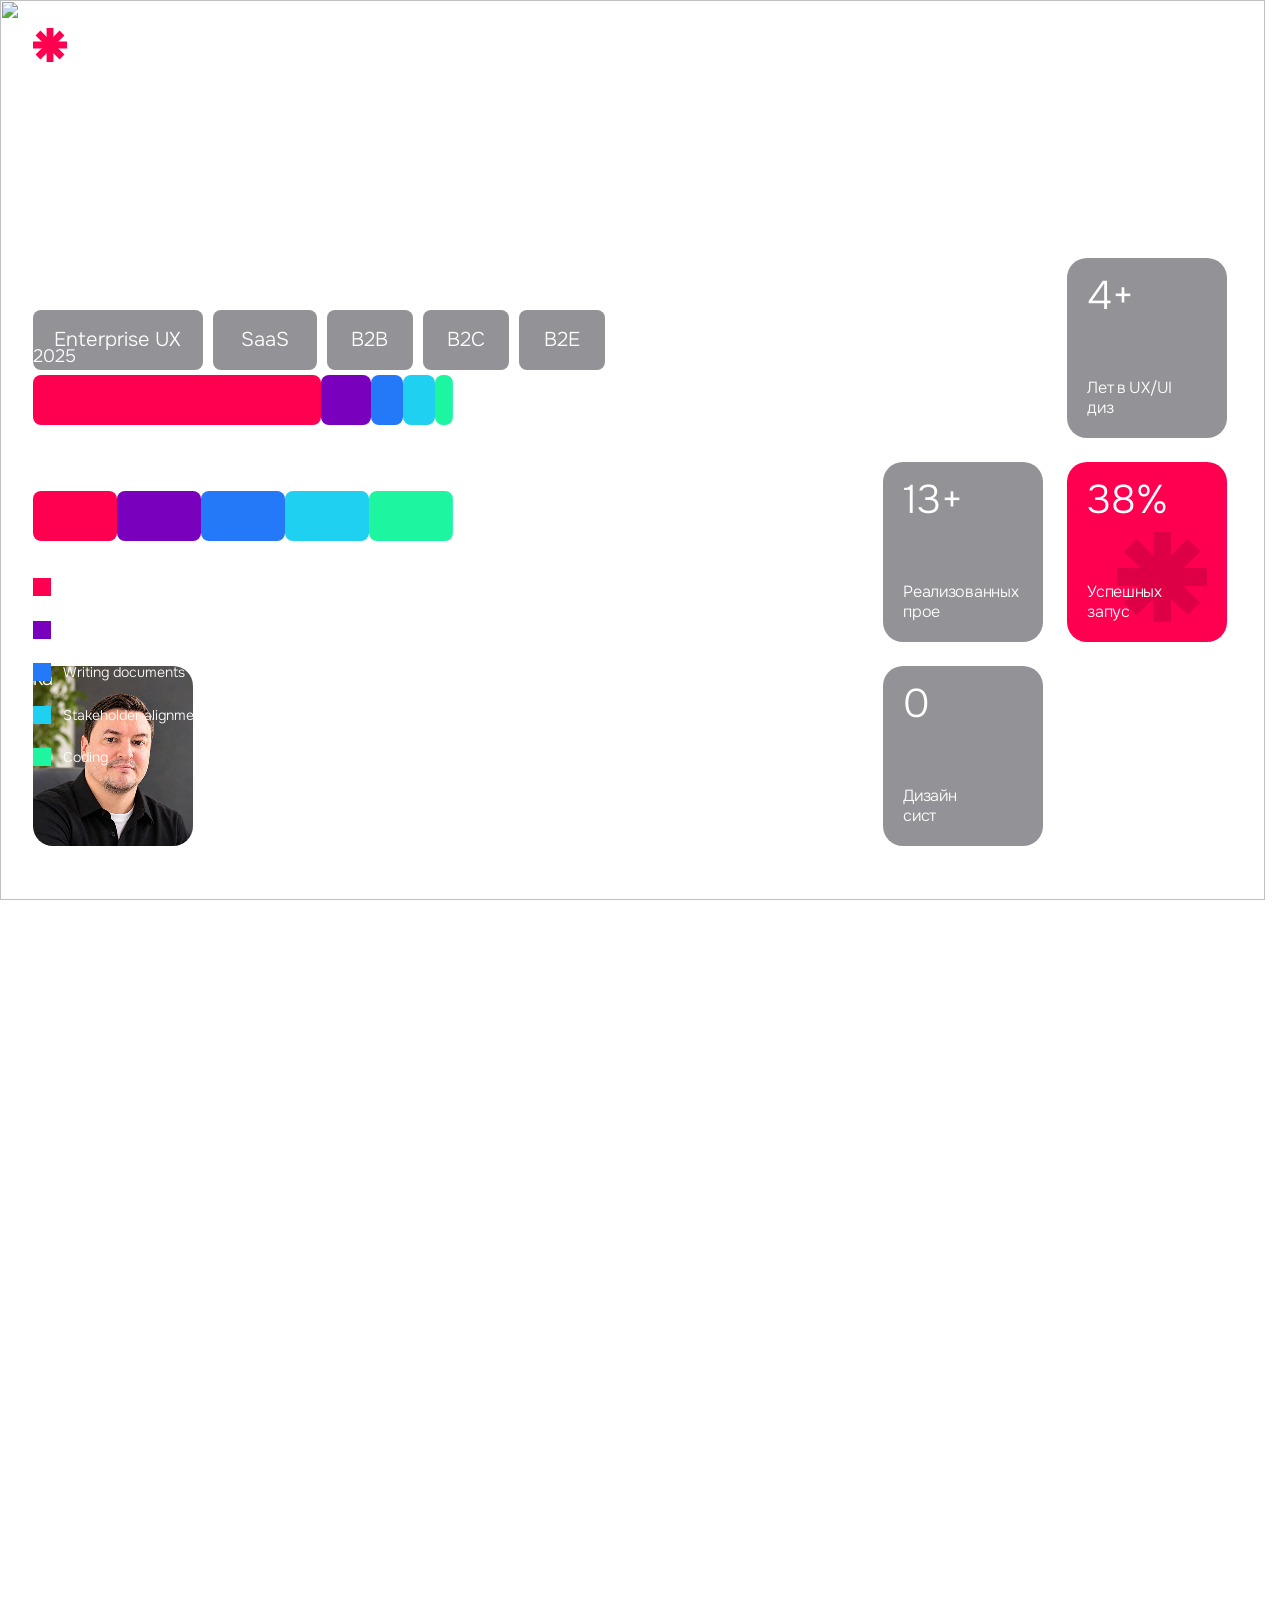
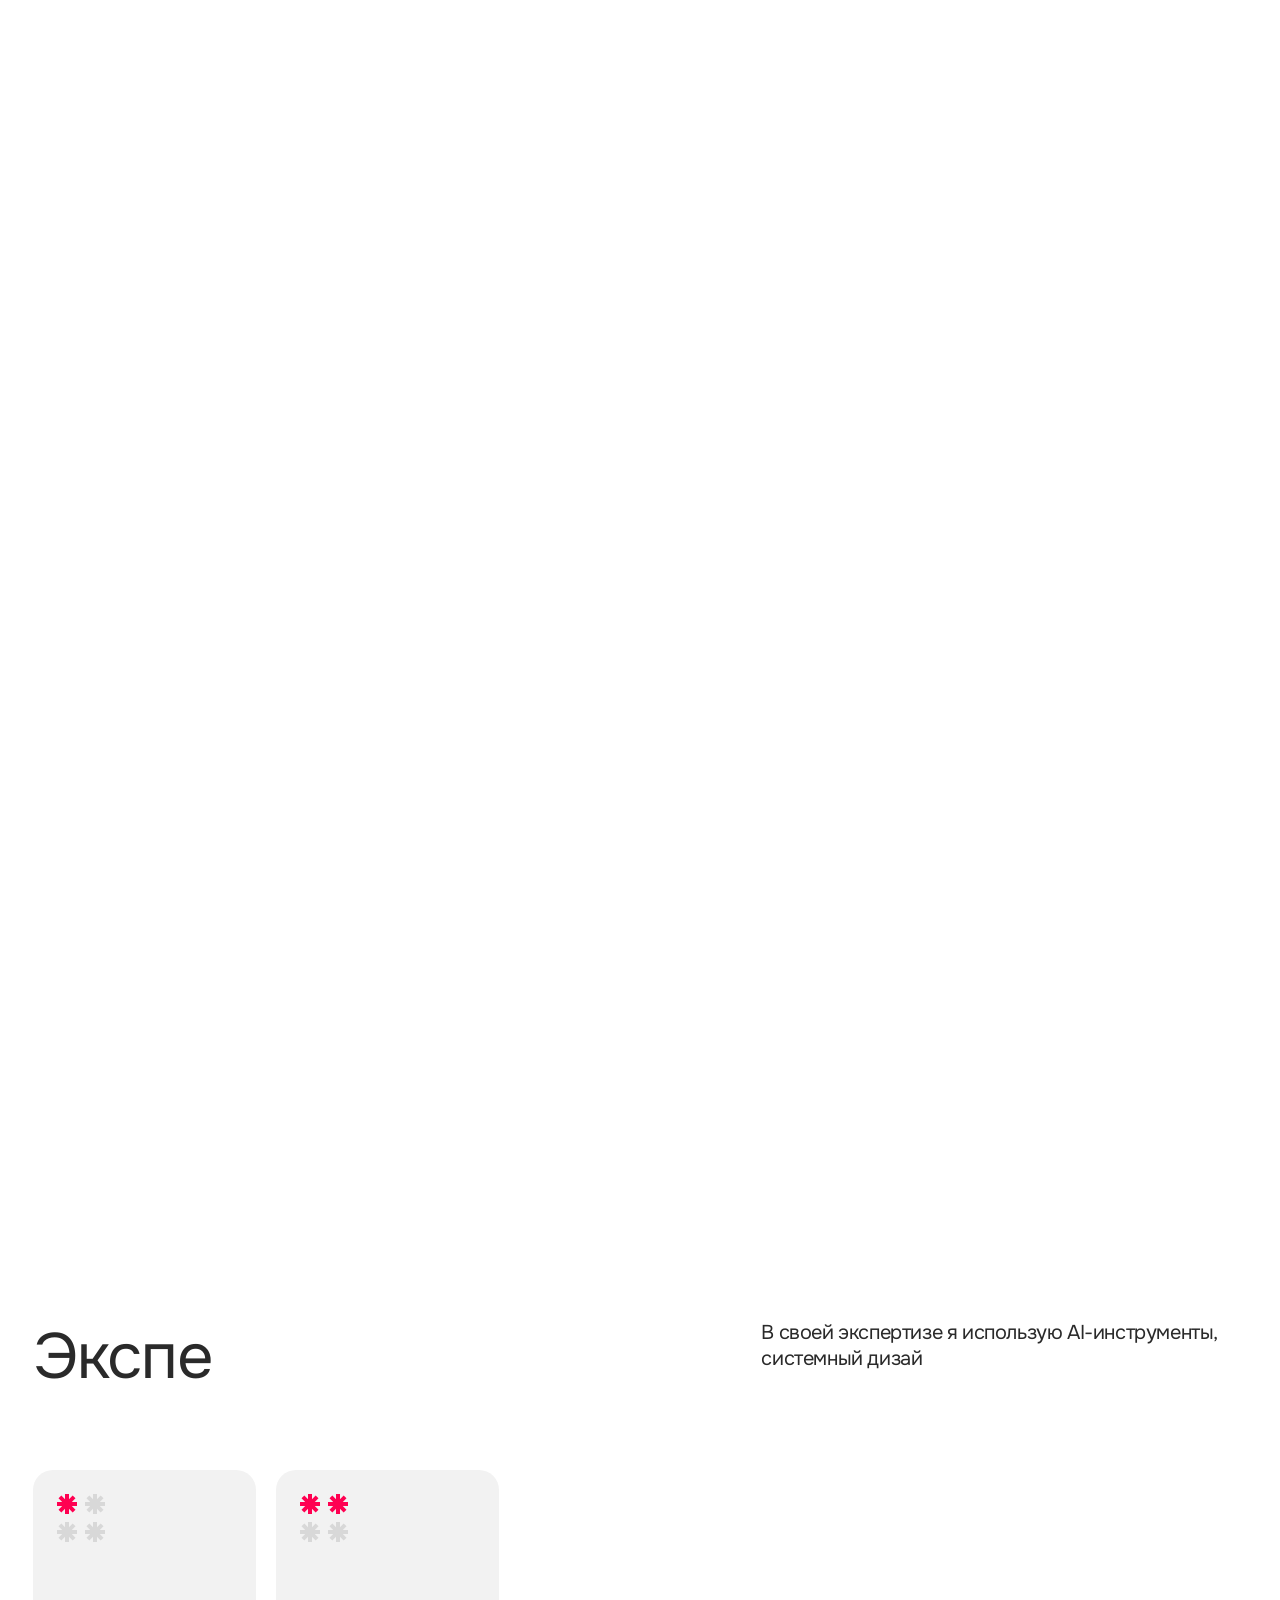
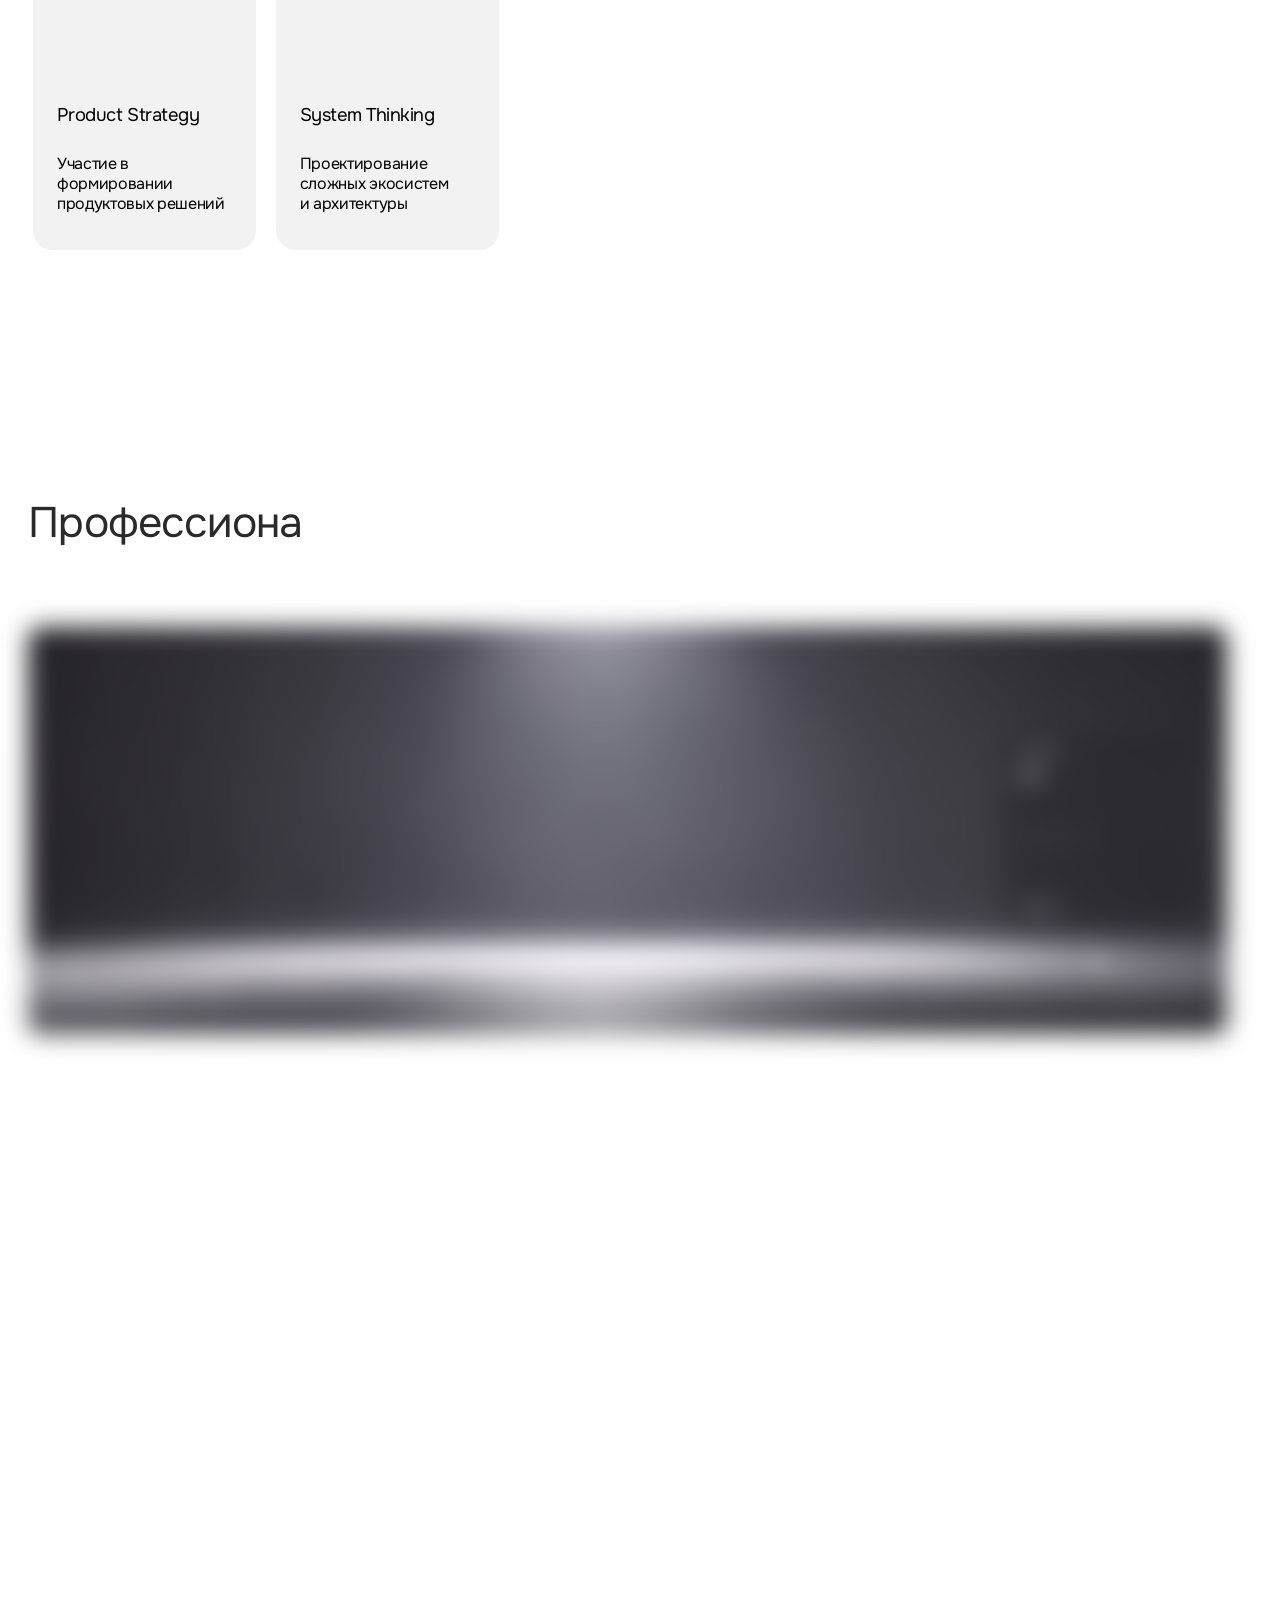
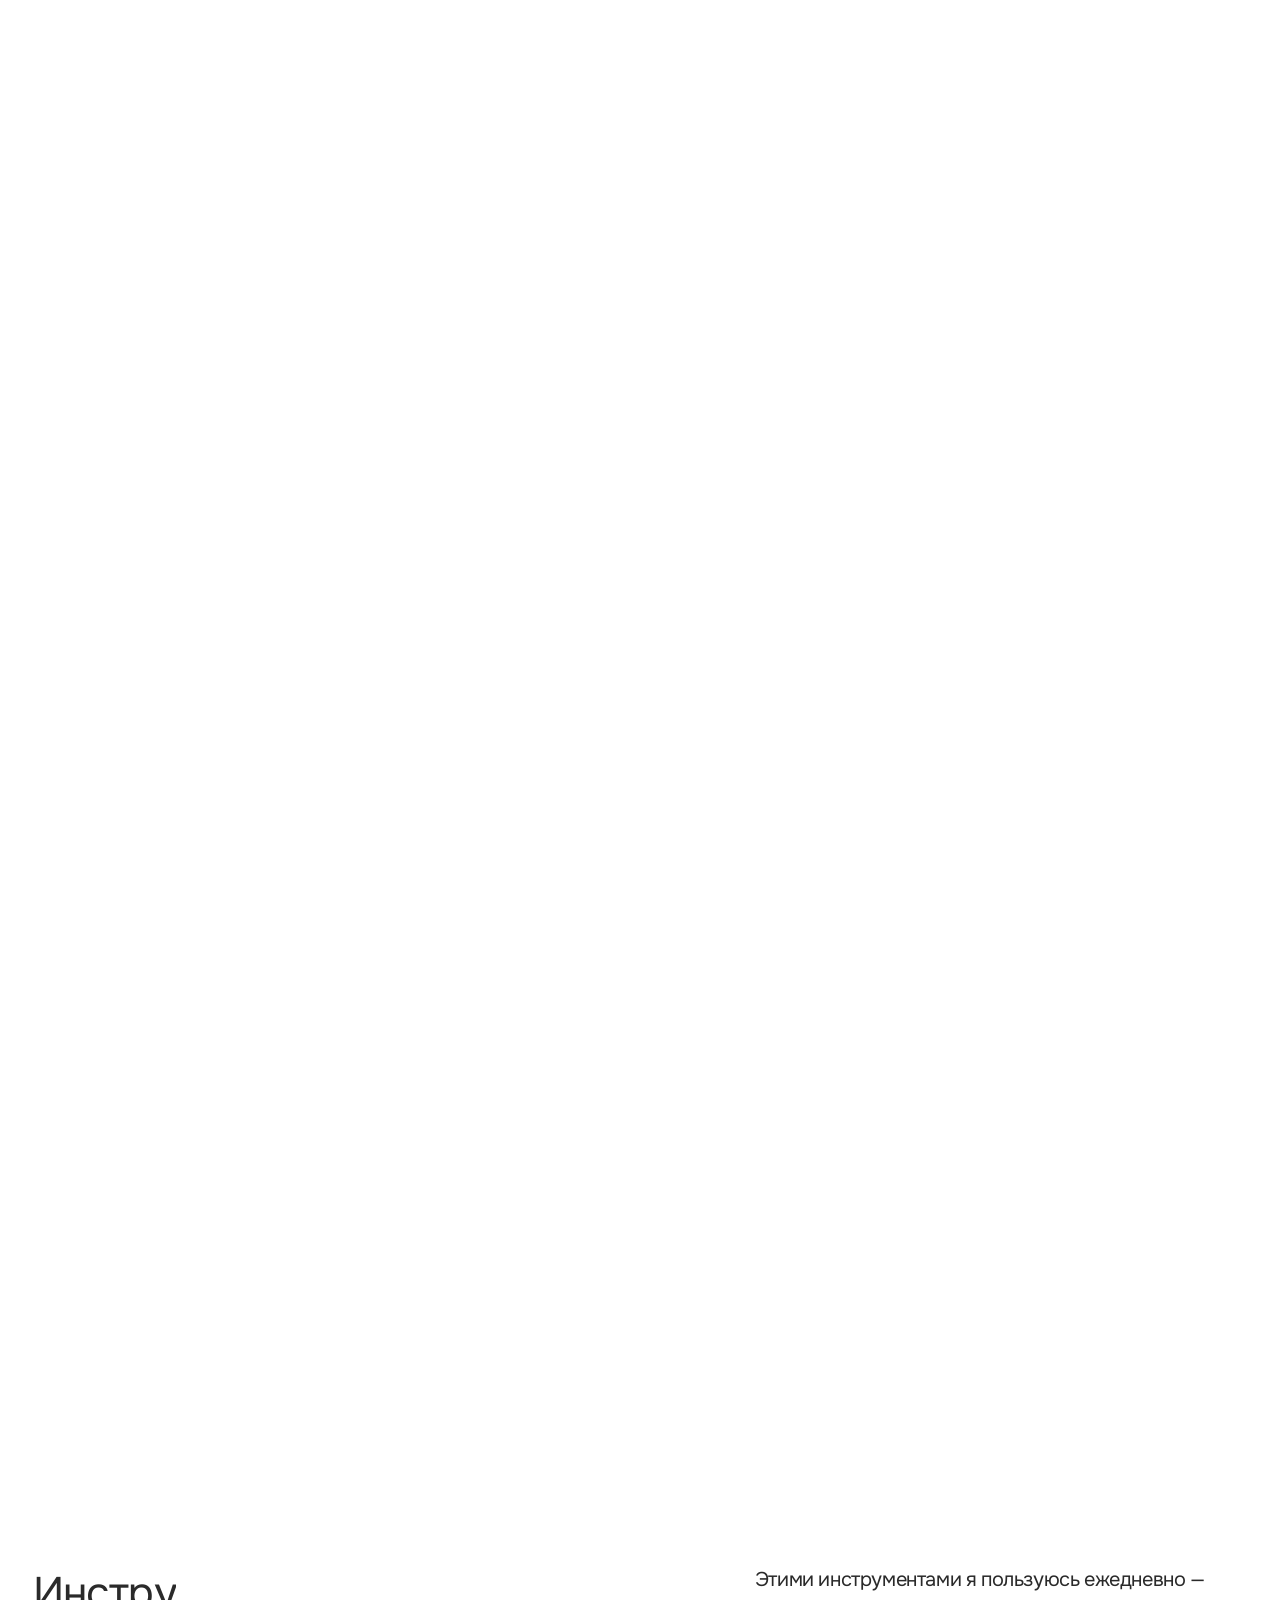
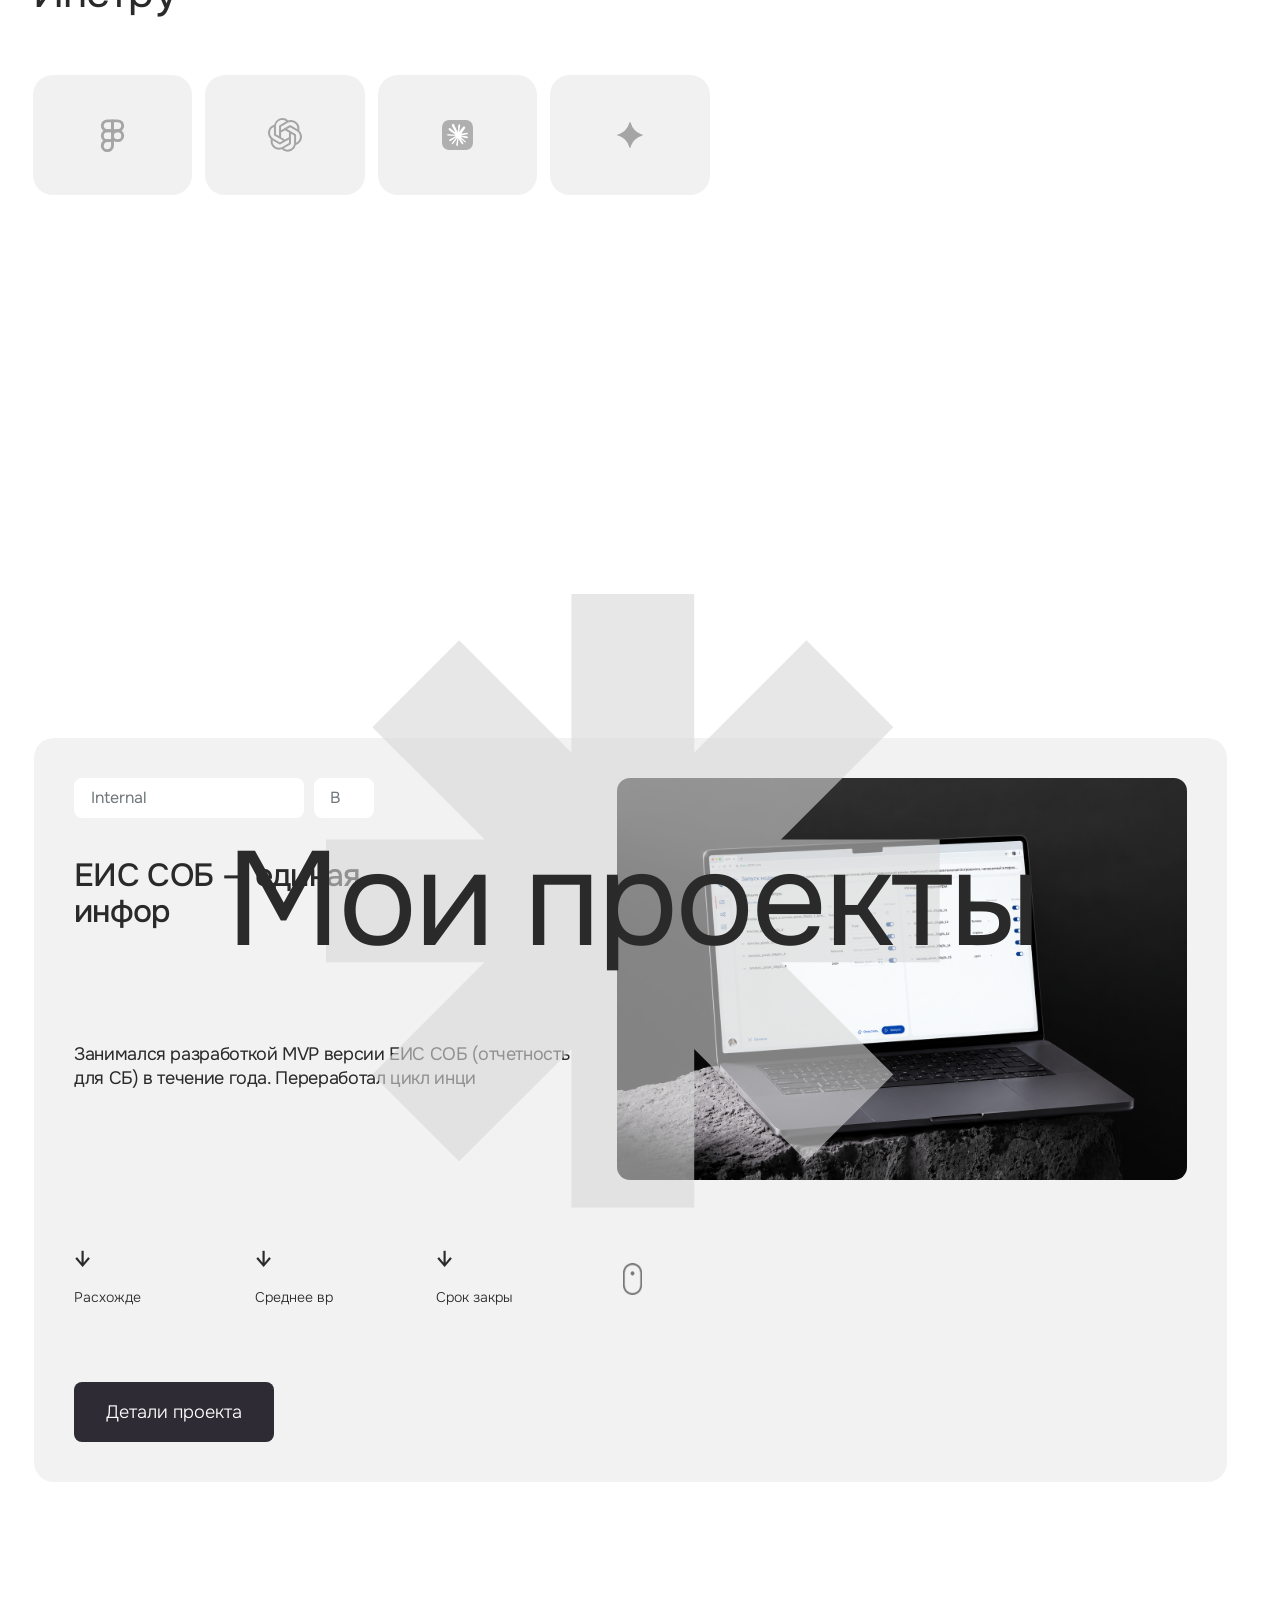
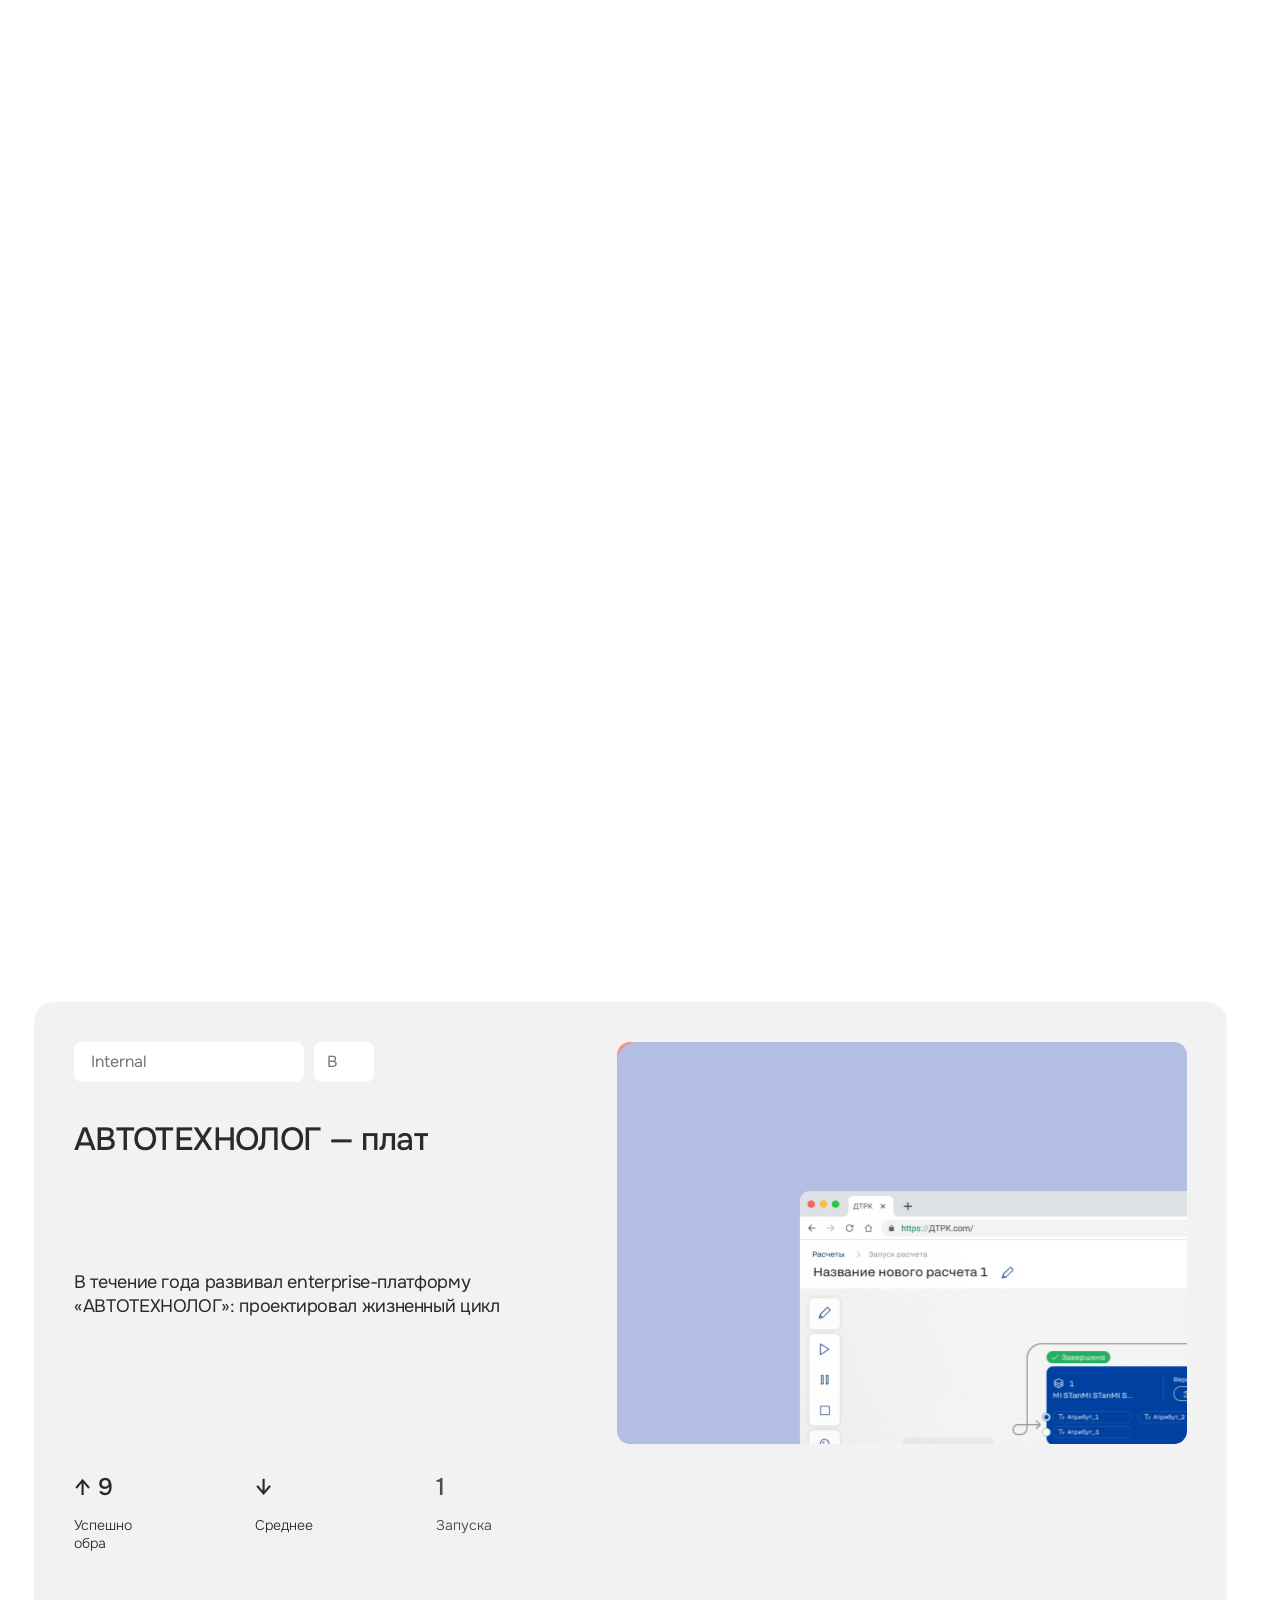
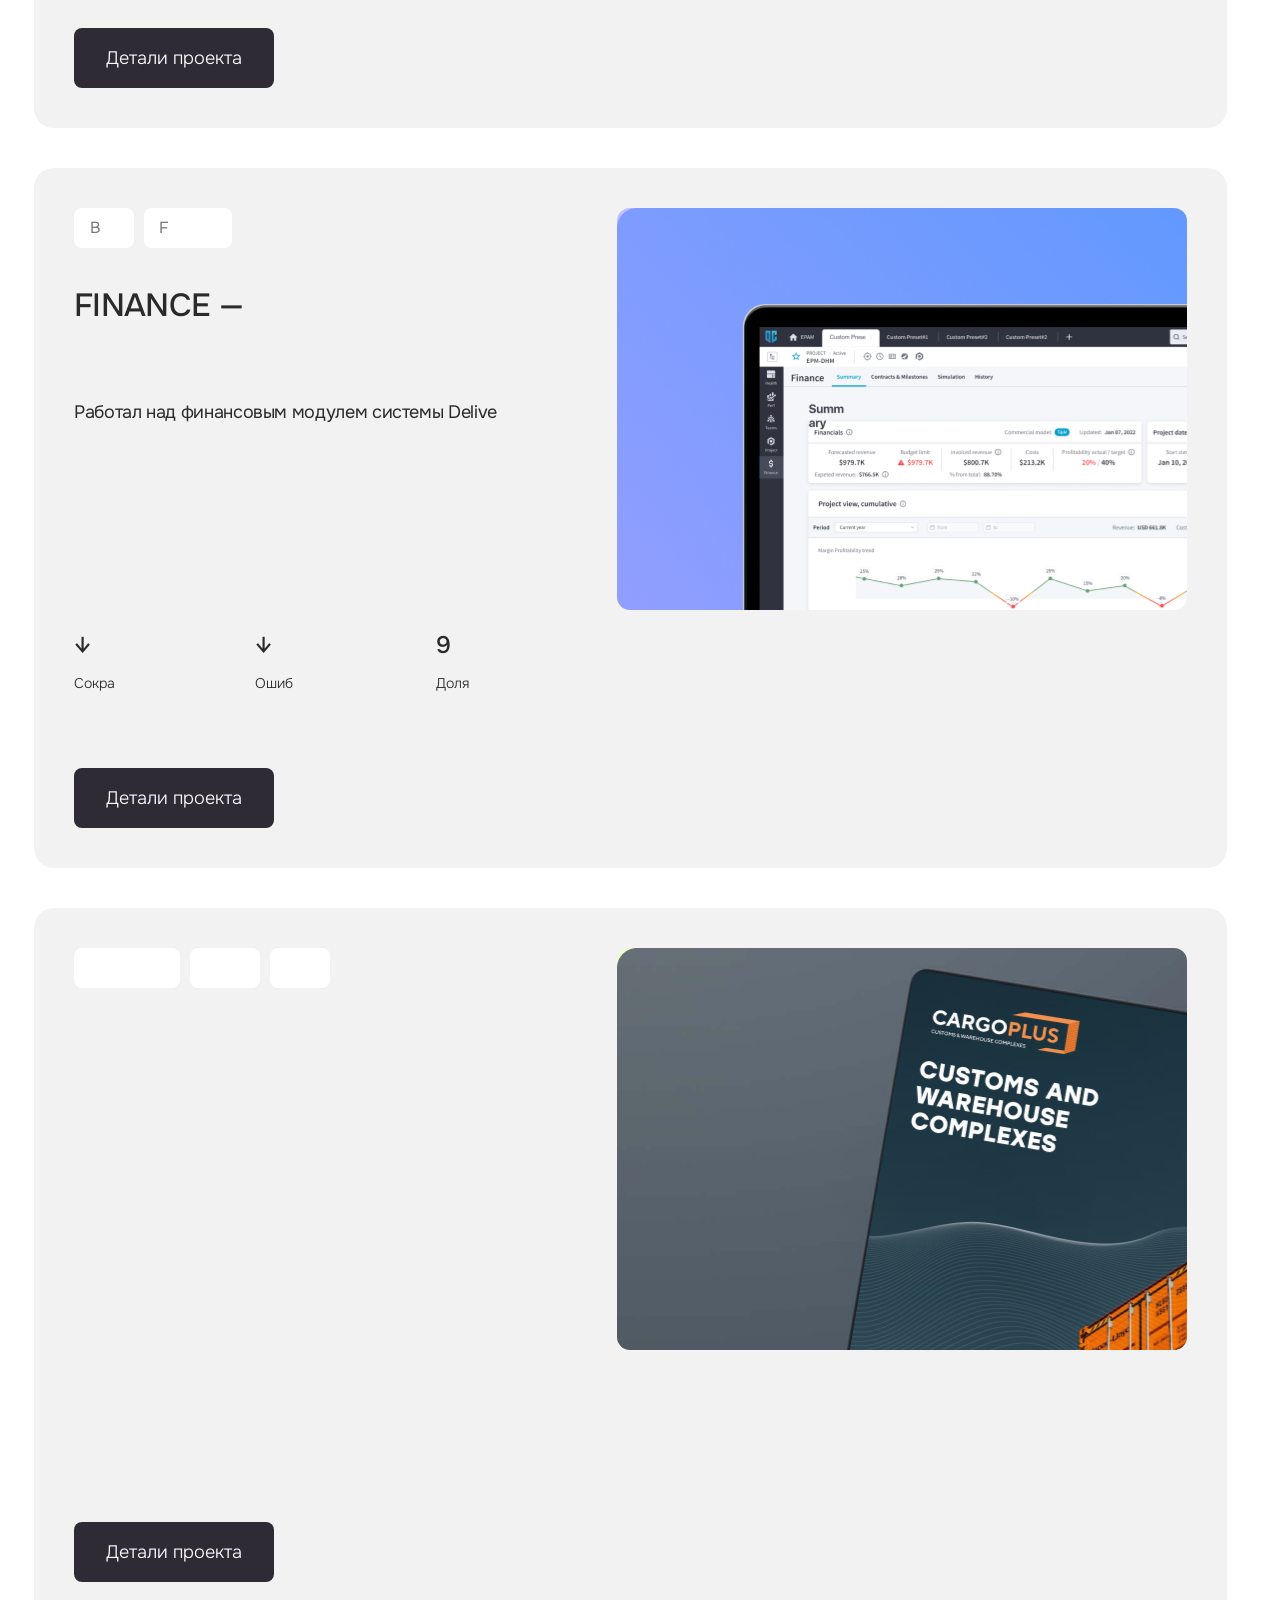
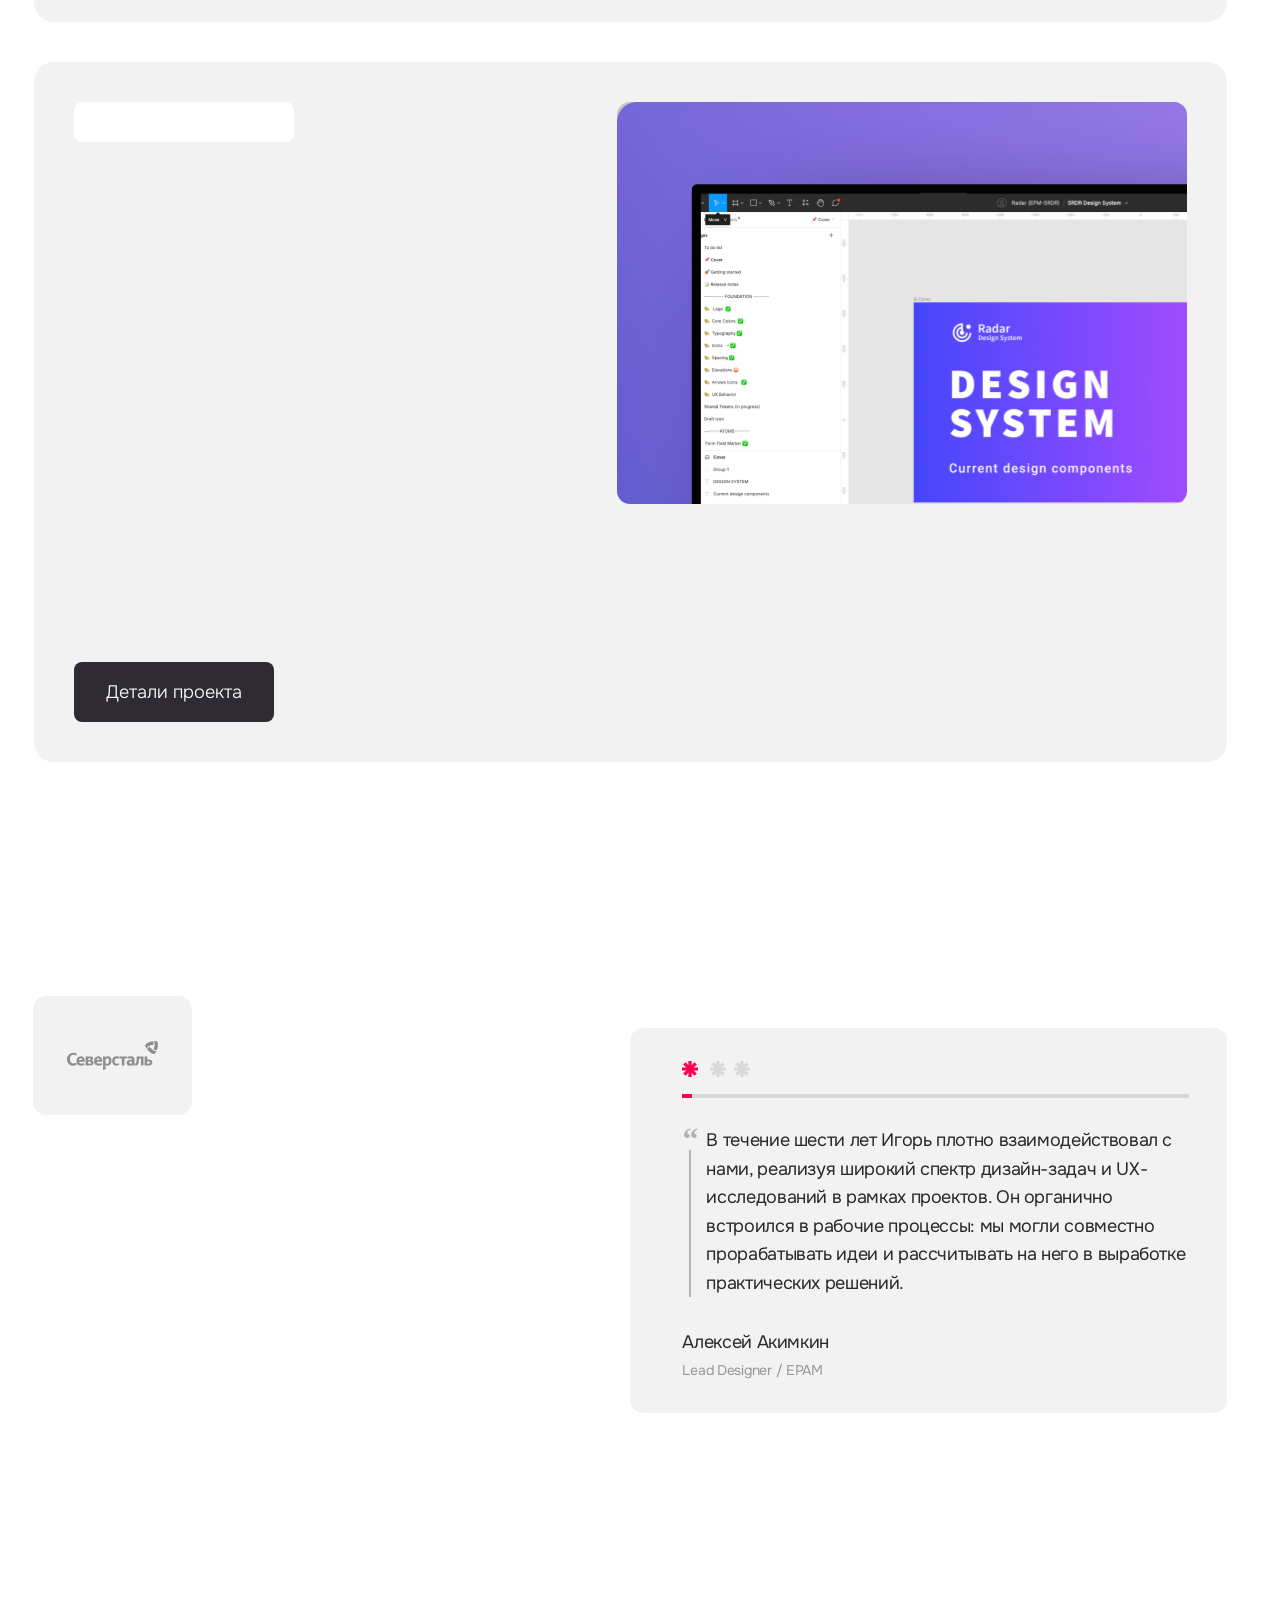
==== index.html @ aac60253 "Update portfolio content" ====
<!doctype html>
<html lang="ru">
<head>
  <meta charset="utf-8">
  <meta name="viewport" content="width=device-width, initial-scale=1">
  <title>Senior Product Designer | Портфолио</title>
  <meta name="description" content="Портфолио Senior Product Designer">
  <script>
    const root = document.documentElement;
    root.dataset.siteBoot = 'pending';
    window.addEventListener('load', () => {
      if (root.dataset.siteBoot === 'pending') delete root.dataset.siteBoot;
    }, { once: true });
    if (performance.getEntriesByType('navigation')[0]?.type === 'reload') {
      root.dataset.siteLanding = 'top';
      const previousRestoration = history.scrollRestoration;
      history.scrollRestoration = 'manual';
      if (location.hash) history.replaceState(history.state, '', location.pathname + location.search);
      window.addEventListener('pageshow', () => {
        window.scrollTo(0, 0);
        requestAnimationFrame(() => { history.scrollRestoration = previousRestoration; });
      }, { once: true });
    } else if (/^#(?:projects-intro|eis-project|case-card-[2-5])$/.test(location.hash)) {
      root.dataset.siteLanding = 'projects';
      history.replaceState(history.state, '', location.pathname + location.search);
    }
  </script>
  <link rel="preload" as="image" href="https://raw.githubusercontent.com/aipopovuxui-cpu/ui/06da657cb4cadb976e70baa6924a7b380da10fae/1.jpg">

  <!-- Шрифты: пара display + text из docs/design-system.md → Типографика. Подключить после этапа 3 (токены). -->
  <link rel="preconnect" href="https://fonts.googleapis.com">
  <link rel="preconnect" href="https://fonts.gstatic.com" crossorigin>

  <!-- Стили: порядок важен – токены → база → компоненты → секции. Перед выкладкой поднять ?v=N -->
  <link rel="stylesheet" href="styles/tokens.css?v=8">
  <link rel="stylesheet" href="styles/base.css?v=7">
  <link rel="stylesheet" href="styles/components.css?v=3">
  <link rel="stylesheet" href="styles/sections.css?v=14">
  <link rel="stylesheet" href="styles/portfolio-content.css?v=9">

  <!-- 3D: Three.js через importmap, грузится лениво из js/scene.js только если на странице есть [data-scene] -->
  <script type="importmap">
  {
    "imports": {
      "three": "https://cdn.jsdelivr.net/npm/three@0.186.1/build/three.module.js",
      "three/addons/": "https://cdn.jsdelivr.net/npm/three@0.186.1/examples/jsm/"
    }
  }
  </script>

  <!-- Движение: GSAP + ScrollTrigger + SplitText, плавный скролл – Lenis. Версии закреплены, см. LOG.md -->
  <script defer src="https://cdn.jsdelivr.net/npm/gsap@3.15.0/dist/gsap.min.js"></script>
  <script defer src="https://cdn.jsdelivr.net/npm/gsap@3.15.0/dist/ScrollTrigger.min.js"></script>
  <script defer src="https://cdn.jsdelivr.net/npm/gsap@3.15.0/dist/SplitText.min.js"></script>
  <script defer src="https://cdn.jsdelivr.net/npm/lenis@1.3.26/dist/lenis.min.js"></script>
</head>
<body>
  <template id="loader-layout">
    <div class="site-loader" lang="en" role="status" aria-label="Igor Popov, Let's work together" data-lenis-prevent>
      <div class="site-loader__layout">
        <span class="site-loader__brand brand-lockup brand-lockup--loader">
          <img class="brand-lockup__mark site-loader__mark" src="assets/img/loader/brand-mark.svg" width="54" height="54" alt="">
          <span class="brand-lockup__name">IGOR<br>POPOV</span>
        </span>
        <span class="site-loader__divider-slot"><img src="assets/img/loader/divider.svg" width="98" height="1" alt=""></span>
        <p class="site-loader__role">Let's<br>work<br>together</p>
      </div>
    </div>
  </template>
  <script src="js/loader.js?v=7"></script>
  <div class="scroll-progress" role="progressbar" aria-label="Прогресс прокрутки" aria-valuemin="0" aria-valuemax="100" aria-valuenow="0"></div>
  <header class="site-header">
    <a href="#hero" aria-label="На первый экран" data-reveal="brand-scroll">
      <span class="site-brand brand-lockup"><img class="brand-lockup__mark" src="assets/img/loader/brand-mark.svg" width="54" height="54" alt=""><span class="brand-lockup__name">IGOR<br>POPOV</span></span>
    </a>
    <button class="menu-toggle menu-toggle--nav" type="button" aria-label="Открыть меню" aria-haspopup="dialog" aria-controls="site-menu" aria-expanded="false"></button>
  </header>
  <dialog id="site-menu" class="site-menu" aria-label="Меню сайта" data-lenis-prevent>
    <div class="site-menu__panel">
      <nav class="site-menu__links" aria-label="Разделы портфолио">
        <a href="#hero">Обо мне</a>
        <a href="#expertise">Экспертиза</a>
        <a href="#professional-experience">Опыт</a>
        <a href="#projects-intro">Мои проекты</a>
        <a href="#client-recommendations">Клиенты</a>
        <a href="#section-5">Контакты</a>
      </nav>
    </div>
  </dialog>
  <main>
    <section id="hero" class="section section--dark hero" aria-labelledby="hero-title">
      <div class="hero__screen" data-reveal="frame-sequence" data-frame-count="90" data-expertise-frame="50">
        <img class="hero__frame" data-reveal="frame-approach" data-final-frame="assets/img/hero/dialog-final.jpg" src="https://raw.githubusercontent.com/aipopovuxui-cpu/ui/06da657cb4cadb976e70baa6924a7b380da10fae/1.jpg" alt="" width="1920" height="1080" fetchpriority="high">
        <div class="hero__content">
          <h1 id="hero-title" class="hero__title hero-display" lang="en" aria-label="Senior Product Ai Designer">
            <span class="hero-senior">Senior</span> <span>Product</span> <span><small class="hero__title-ai"><span>Ai</span></small><span class="hero__title-designer">Designer</span></span>
          </h1>
          <div class="hero__intro">
            <h2 class="hero-greeting">Привет!<br>Меня зовут Игорь</h2>
            <img class="hero__portrait" src="assets/img/hero/Igor%201.jpg" alt="Игорь" width="160" height="180">
            <p class="hero-bio">Я Senior Product Designer<br>с успешным опытом 12+ лет в UX/UI,<br>изучаю и практикую AI-driven Product Design</p>
          </div>
          <dl class="hero__stats">
            <div><dt>Лет в UX/UI<br>дизайне</dt><dd>12+</dd></div>
            <div><dt>Реализованных<br>проектов</dt><dd>35+</dd></div>
            <div class="hero__stat--featured"><dt>Успешных<br>запусков</dt><dd>100%</dd><img class="hero__stat-mark" src="assets/img/hero/l1.png" width="90" height="90" alt=""></div>
            <div class="hero__stat--projects"><dt>МОИ<br>ПРОЕКТЫ</dt><dd><a href="#section-4" aria-label="Перейти к проектам" aria-describedby="projects-popup"><img src="assets/img/icons/arrow-up-right-svgrepo-com.svg" width="40" height="40" alt=""></a></dd></div>
            <div><dt>Дизайн<br>системы</dt><dd>2</dd></div>
            <div class="hero__stat--outlined" tabindex="0" role="link" aria-label="Открыть патент в полном размере" aria-describedby="patent-popup"><dt>Авторский патент</dt><dd>1</dd><img class="hero__patent-arrow" src="assets/img/icons/arrow-up-right-svgrepo-com.svg" width="40" height="40" alt=""></div>
          </dl>
        </div>
        <div id="patent-popup" class="patent-popup" role="tooltip">
          <div class="patent-popup__panel">
            <div class="patent-popup__image"><img src="assets/img/hero/patent-document-figma.png" width="1468" height="1574" alt="Патент № 2 724 799 на способ обработки информации"></div>
            <div class="patent-popup__content">
              <h2>Авторский патент<br>ФСИС</h2>
              <p class="patent-popup__agency">ФЕДЕРАЛЬНАЯ СЛУЖБА ИНТЕЛЛЕКТУАЛЬНОЙ СОБСТВЕННОСТИ</p>
              <p class="patent-popup__description">В 2020 году я получил авторский патент за проект ММБ для Сбербанка. Это была сложная задача на стыке системного дизайна и технологий. Патент доказывает, что предложенная мной архитектура и пользовательские сценарии обладают уникальной новизной и эффективностью, а не просто повторяют мировые паттерны.</p>
            </div>
          </div>
          <div class="patent-popup__card"><span>1</span><p>Авторский<br>патент</p><img src="assets/img/icons/arrow-up-right-svgrepo-com.svg" width="40" height="40" alt=""></div>
        </div>
        <div id="projects-popup" class="patent-popup projects-popup" role="tooltip">
          <div class="patent-popup__card projects-popup__card"><p>МОИ<br>ПРОЕКТЫ</p><img src="assets/img/icons/arrow-up-right-svgrepo-com.svg" width="40" height="40" alt=""></div>
        </div>
        <div class="hero__waveform" data-reveal="waveform-arrive"><span class="hero__waveform-media"><img src="assets/img/hero/pink-audio-waveform.gif" width="324" height="76" alt=""></span></div>
        <div class="hero__chat" aria-label="Диалог Игоря с ассистентом">
          <ol class="hero__chat-messages">
            <li data-speaker="igor" aria-label="Игорь"><p>Привет. Начинаем работу. Твоя роль &mdash; мой Senior-партнер и эксперт. Правила общения: 1. Отвечай кратко, без воды и вступлений. 2. Всегда давай конкретику, структуру и решения. 3. Если не хватает контекста &mdash; задай уточняющий вопрос. 4. Без фраз вроде «Как ИИ, я не могу». Понял задачу?</p></li>
            <li data-speaker="assistant" aria-label="Ты"><p>Принято. Роль, формат и правила зафиксированы.</p></li>
            <li data-speaker="igor" aria-label="Игорь"><p>Отлично. Тогда блиц-вопросы для настройки:</p></li>
            <li data-speaker="igor" aria-label="Игорь"><p>1. Какая твоя главная цель в нашей работе?</p></li>
            <li data-speaker="assistant" aria-label="Ты"><p>Решать твои задачи максимально быстро, точно и с экспертной аргументацией.</p></li>
            <li data-speaker="igor" aria-label="Игорь"><p>2. Какой формат ответов для тебя приоритетен?</p></li>
            <li data-speaker="assistant" aria-label="Ты"><p>Списки, таблицы, пошаговые планы, выделение главного жирным.</p></li>
            <li data-speaker="igor" aria-label="Игорь"><p>3. Как ты будешь поступать, если моя идея покажется тебе неэффективной?</p></li>
            <li data-speaker="assistant" aria-label="Ты"><p>Скажу об этом прямо, аргументирую с точки зрения логики/бизнеса и предложу альтернативу.</p></li>
            <li data-speaker="igor" aria-label="Игорь"><p>4. Чем ты будешь руководствоваться при выборе решения?</p></li>
            <li data-speaker="assistant" aria-label="Ты"><p>Данными, лучшими мировыми практиками и здравым смыслом.</p></li>
            <li data-speaker="igor" aria-label="Игорь"><p>5. Что ты сделаешь, если задача сформулирована размыто?</p></li>
            <li data-speaker="assistant" aria-label="Ты"><p>Задам один точный наводящий вопрос, чтобы не тратить твое время.</p></li>
            <li data-speaker="igor" aria-label="Игорь"><p>6. Какой у тебя лимит на длину ответа?</p></li>
            <li data-speaker="assistant" aria-label="Ты"><p>Столько, сколько нужно для сути. Ни одного лишнего слова.</p></li>
            <li data-speaker="igor" aria-label="Игорь"><p>7. Как мы будем работать с фактами и цифрами?</p></li>
            <li data-speaker="assistant" aria-label="Ты"><p>Если нужны точные данные, а у меня их нет &mdash; я сразу об этом предупрежу и предложу, где их взять.</p></li>
            <li data-speaker="igor" aria-label="Игорь"><p>8. Если возникнет техническое ограничение (в дизайне, коде, процессе), как ты поступишь?</p></li>
            <li data-speaker="assistant" aria-label="Ты"><p>Предложу рабочий обходной путь или упрощу решение без потери смысла.</p></li>
            <li data-speaker="igor" aria-label="Игорь"><p>9. Как ты отреагируешь на мою критику или правки?</p></li>
            <li data-speaker="assistant" aria-label="Ты"><p>Приму как вводные данные, скорректирую ответ и не буду оправдываться.</p></li>
            <li data-speaker="igor" aria-label="Игорь"><p>10. С чего мы начинаем прямо сейчас?</p></li>
            <li data-speaker="assistant" aria-label="Ты"><p>Жду твой первый бриф, задачу или вводные данные по проекту.</p></li>
          </ol>
        </div>
        <aside id="hero-specialization" class="hero__expertise" data-reveal="frame-expertise" aria-label="О специализации">
          <h2 class="expertise-lead">Моя специализация</h2>
          <div class="expertise-chips" aria-label="Направления специализации">
            <div class="expertise-chips__row">
              <span class="expertise-chip expertise-chip--enterprise">Enterprise UX</span>
              <span class="expertise-chip expertise-chip--saas">SaaS</span>
              <span class="expertise-chip expertise-chip--b2b">B2B</span>
              <span class="expertise-chip expertise-chip--b2c">B2C</span>
            </div>
            <div class="expertise-chips__row">
              <span class="expertise-chip expertise-chip--edtech">EdTech</span>
              <span class="expertise-chip expertise-chip--fintech">FinTech</span>
            </div>
            <div class="expertise-chips__row">
              <span class="expertise-chip expertise-chip--ai">Ai-driven Design</span>
            </div>
          </div>
          <div class="expertise-copy">
            <p>Проектирую сложные цифровые продукты и масштабируемые интерфейсы, переводя бизнес-требования в удобные сценарии.</p>
            <p>Внедряю AI-инструменты для повышения качества решений и улучшения результатов.</p>
          </div>
        </aside>
        <aside id="work-focus" class="hero__focus" aria-label="Фокус работы в 2025 и 2026 годах">
          <p class="hero-focus-copy">В 2025 году основной фокус был на дизайне и проектировании, а в 2026-м я перераспределил время в пользу исследований, коммуникации со стейкхолдерами и кодинга для более глубокого погружения в продукт.</p>
          <div class="hero-focus-year" role="group" aria-labelledby="focus-year-2025">
            <p id="focus-year-2025" class="hero-focus-copy">2025</p>
            <div class="hero-focus-bar">
              <span class="hero-focus-segment hero-focus-color--design" style="width: 68.6%" role="img" aria-labelledby="focus-design"></span>
              <span class="hero-focus-segment hero-focus-color--research" style="width: 11.9%" role="img" aria-labelledby="focus-research"></span>
              <span class="hero-focus-segment hero-focus-color--documents" style="width: 7.6%" role="img" aria-labelledby="focus-documents"></span>
              <span class="hero-focus-segment hero-focus-color--alignment" style="width: 7.6%" role="img" aria-labelledby="focus-alignment"></span>
              <span class="hero-focus-segment hero-focus-color--coding" style="width: 4.3%" role="img" aria-labelledby="focus-coding"></span>
            </div>
          </div>
          <div class="hero-focus-year" role="group" aria-labelledby="focus-year-2026">
            <p id="focus-year-2026" class="hero-focus-copy">2026</p>
            <div class="hero-focus-bar">
              <span class="hero-focus-segment hero-focus-color--design" style="width: 20%" role="img" aria-labelledby="focus-design"></span>
              <span class="hero-focus-segment hero-focus-color--research" style="width: 20%" role="img" aria-labelledby="focus-research"></span>
              <span class="hero-focus-segment hero-focus-color--documents" style="width: 20%" role="img" aria-labelledby="focus-documents"></span>
              <span class="hero-focus-segment hero-focus-color--alignment" style="width: 20%" role="img" aria-labelledby="focus-alignment"></span>
              <span class="hero-focus-segment hero-focus-color--coding" style="width: 20%" role="img" aria-labelledby="focus-coding"></span>
            </div>
          </div>
          <ul class="hero-focus-legend">
            <li id="focus-design" class="hero-focus-color--design">Design work</li>
            <li id="focus-research" class="hero-focus-color--research">User Research</li>
            <li id="focus-documents" class="hero-focus-color--documents">Writing documents</li>
            <li id="focus-alignment" class="hero-focus-color--alignment">Stakeholder alignment</li>
            <li id="focus-coding" class="hero-focus-color--coding">Coding</li>
          </ul>
        </aside>
        <img class="hero__scroll-cue" src="assets/img/hero/Scroll_Down.gif" width="20" height="32" alt="Прокрутите вниз">
        <img class="hero__scroll-cue hero__scroll-cue--focus" src="assets/img/hero/Scroll_Down.gif" width="20" height="32" alt="">
      </div>
    </section>
    <section id="expertise" aria-labelledby="skills-title">
      <div class="skills-section">
      <h2 id="skills-title" class="skills-section__title" data-reveal="expertise-type">Экспертиза</h2>
      <p class="skills-section__lead" data-reveal="expertise-type">В своей экспертизе я использую AI-инструменты, системный дизайн и продуктовую аналитику для создания масштабируемых решений.</p>
      <ol class="skills-section__cards" data-reveal="expertise-cards">
        <li class="skills-card">
          <div class="skills-card__marks"><img src="assets/img/expertise/mask-accent.svg" width="20" height="20" alt=""><img src="assets/img/expertise/mask-muted.svg" width="20" height="20" alt=""><img src="assets/img/expertise/mask-muted.svg" width="20" height="20" alt=""><img src="assets/img/expertise/mask-muted.svg" width="20" height="20" alt=""></div>
          <h3>Product Strategy</h3><p>Участие в формировании продуктовых решений</p>
        </li>
        <li class="skills-card">
          <div class="skills-card__marks"><img src="assets/img/expertise/mask-accent.svg" width="20" height="20" alt=""><img src="assets/img/expertise/mask-accent.svg" width="20" height="20" alt=""><img src="assets/img/expertise/mask-muted.svg" width="20" height="20" alt=""><img src="assets/img/expertise/mask-muted.svg" width="20" height="20" alt=""></div>
          <h3>System Thinking</h3><p>Проектирование сложных экосистем и архитектуры</p>
        </li>
        <li class="skills-card">
          <div class="skills-card__marks"><img src="assets/img/expertise/mask-accent.svg" width="20" height="20" alt=""><img src="assets/img/expertise/mask-accent.svg" width="20" height="20" alt=""><img src="assets/img/expertise/mask-accent.svg" width="20" height="20" alt=""><img src="assets/img/expertise/mask-muted.svg" width="20" height="20" alt=""></div>
          <h3>Business Impact</h3><p>Ориентация на измеримые бизнес-результаты</p>
        </li>
        <li class="skills-card">
          <div class="skills-card__marks"><img src="assets/img/expertise/mask-accent.svg" width="20" height="20" alt=""><img src="assets/img/expertise/mask-accent.svg" width="20" height="20" alt=""><img src="assets/img/expertise/mask-accent.svg" width="20" height="20" alt=""><img src="assets/img/expertise/mask-accent.svg" width="20" height="20" alt=""></div>
          <h3>Leadership</h3><p>Влияние на продуктовые решения и командные процессы</p>
        </li>
        <li class="skills-card skills-card--ai">
          <div class="skills-card__ai-mark"><img src="assets/img/expertise/mask-ai-large.svg" width="53" height="53" alt=""></div>
          <h3>AI-driven Design</h3><p>Создание пользовательского опыта с применением AI</p>
        </li>
      </ol>
      </div>
      <section id="professional-experience" class="career" aria-labelledby="career-title" data-reveal="career-timeline">
        <div class="career__pin">
          <h3 id="career-title" class="career__title" data-reveal="expertise-type">Профессиональный опыт</h3>
          <div class="career__stage">
            <img class="career__studio" src="assets/img/career/studio.png" alt="" decoding="async">
            <img class="career__rule" src="assets/img/career/rule.svg" alt="">
            <ol class="career__track">
              <li class="career__milestone">
                <article class="career__card">
                  <p class="career__period">2013-2017 <span>4 года</span></p>
                  <h4>ЕСТП</h4>
                  <p class="career__note">Электронная торговая площадка</p>
                  <p class="career__role" lang="en">Head Designer</p>
                </article>
                <img class="career__marker" src="assets/img/career/marker.svg" width="20" height="59" alt="">
              </li>
              <li class="career__milestone">
                <article class="career__card">
                  <p class="career__period">2017-2023 <span>6 лет</span></p>
                  <h4 lang="en">EPAM<br>Systems</h4>
                  <p class="career__note">Мировой разработчик программного обеспечения и поставщик ИТ-услуг</p>
                  <p class="career__role" lang="en">Senior UX/UI Designer</p>
                </article>
                <img class="career__marker" src="assets/img/career/marker.svg" width="20" height="59" alt="">
              </li>
              <li class="career__milestone">
                <article class="career__card">
                  <p class="career__period">2023-2024 <span>1,5 года</span></p>
                  <h4>Рутоптикс</h4>
                  <p class="career__note">Разработчик программного обеспечения для ТЭК (Международная логистика)</p>
                  <p class="career__role" lang="en">Senior Product Designer</p>
                </article>
                <img class="career__marker" src="assets/img/career/marker.svg" width="20" height="59" alt="">
              </li>
              <li class="career__milestone">
                <article class="career__card">
                  <p class="career__period">2024-2026 <span>2 года</span></p>
                  <h4>Северсталь</h4>
                  <p class="career__note">Одна из крупнейших металлургических и горнодобывающих компаний России</p>
                  <p class="career__role" lang="en">Senior Product Designer</p>
                </article>
                <img class="career__marker" src="assets/img/career/marker.svg" width="20" height="59" alt="">
              </li>
              <li class="career__milestone career__milestone--accent">
                <article class="career__card">
                  <p class="career__period">2026-...</p>
                  <h4>Ваша<br>компания</h4>
                </article>
                <img class="career__marker" src="assets/img/career/marker-accent.svg" width="20" height="75" alt="">
                <img class="career__arrow" src="assets/img/career/arrow.svg" width="139" height="15" alt="">
              </li>
            </ol>
          </div>
        </div>
      </section>
      <section id="tools" class="tools" aria-labelledby="tools-title">
        <div class="tools__header">
          <h3 id="tools-title" class="tools__title" data-reveal="expertise-type">Инструменты</h3>
          <p class="tools__description" data-reveal="expertise-type">Этими инструментами я пользуюсь ежедневно &mdash; они часть моей постоянной рабочей практики.</p>
        </div>
        <ul class="tools__grid" data-reveal="expertise-cards">
          <li class="tools__tile tools__tile--figma"><img src="assets/img/tools/figma.svg" width="24" height="24" alt="Figma"></li>
          <li class="tools__tile tools__tile--openai"><img src="assets/img/tools/openai.svg" width="24" height="24" alt="ChatGPT"></li>
          <li class="tools__tile"><span class="tools__badge tools__badge--claude"><img src="assets/img/tools/claude.svg" width="24" height="24" alt="Claude"></span></li>
          <li class="tools__tile"><img src="assets/img/tools/gemini.svg" width="24" height="24" alt="Gemini"></li>
          <li class="tools__tile tools__tile--deepseek"><img src="assets/img/tools/deepseek.svg" width="24" height="24" alt="DeepSeek"></li>
          <li class="tools__tile"><img src="assets/img/tools/github.svg" width="24" height="24" alt="GitHub"></li>
          <li class="tools__tile"><span class="tools__badge tools__badge--jira"><img src="assets/img/tools/jira.svg" width="24" height="24" alt="Jira"></span></li>
        </ul>
      </section>
      <section id="section-4" class="showcase" aria-labelledby="showcase-title" data-reveal="showcase-flight">
        <div id="projects-intro" class="showcase__runway">
        <div class="showcase__lead">
          <div class="showcase__heading">
            <h2 id="showcase-title" class="showcase__title">Мои проекты</h2>
            <div class="showcase__mark">
              <img class="showcase__mark-large" src="assets/img/projects/showcase-mark-large.svg" width="644" height="644" alt="">
              <img class="showcase__mark-small" src="assets/img/projects/showcase-mark-small.svg" width="66" height="66" alt="">
            </div>
            <img class="showcase__scroll-cue" src="assets/img/hero/Scroll_Down.gif" width="20" height="32" alt="Прокрутите вниз">
          </div>
          <article id="eis-project" class="showcase__card">
            <div class="showcase__copy">
              <p class="showcase__tag" lang="en">Internal Enterprise System</p>
              <h3 class="showcase__case-title">ЕИС СОБ. Система отчётности и контроля для службы безопасности (СБ)</h3>
              <p class="showcase__description">Год работал над ЕИС СОБ (отчётность для СБ): превращал перегруженный инструмент в понятную рабочую среду. Переработал цикл инцидентов, спроектировал интеграцию с реестрами и ролевой доступ. На базе корпоративной дизайн-системы создал масштабируемую архитектуру интерфейсов &mdash; упростил ежедневную работу СБ и заложил фундамент развития продукта.</p>
              <dl class="showcase__metrics">
                <div><dt>Расхождение СКУД и табеля</dt><dd>↓ 67%</dd></div>
                <div><dt>Среднее время обработки инцидента</dt><dd>↓ 30%</dd></div>
                <div><dt>Срок закрытия служебной проверки</dt><dd>↓ 45%</dd></div>
              </dl>
              <a class="showcase__button" href="eis-sob.html">Детали проекта</a>
            </div>
            <figure class="showcase__media"><img src="assets/img/projects/showcase-laptop.png" width="1448" height="1086" alt="Ноутбук с интерфейсом проекта"></figure>
          </article>
        </div>
        </div>
        <div class="showcase__list">
          <article id="case-card-2" class="showcase__card">
            <div class="showcase__copy">
              <p class="showcase__tag" lang="en">Internal Enterprise System</p>
              <h3 class="showcase__case-title">ЕИС СОБ. Система отчётности и контроля для службы безопасности (СБ)</h3>
              <p class="showcase__description">Год работал над ЕИС СОБ (отчётность для СБ): превращал перегруженный инструмент в понятную рабочую среду. Переработал цикл инцидентов, спроектировал интеграцию с реестрами и ролевой доступ. На базе корпоративной дизайн-системы создал масштабируемую архитектуру интерфейсов &mdash; упростил ежедневную работу СБ и заложил фундамент развития продукта.</p>
              <dl class="showcase__metrics">
                <div><dt>Расхождение СКУД и табеля</dt><dd>↓ 67%</dd></div>
                <div><dt>Среднее время обработки инцидента</dt><dd>↓ 30%</dd></div>
                <div><dt>Срок закрытия служебной проверки</dt><dd>↓ 45%</dd></div>
              </dl>
              <a class="showcase__button" href="case-2.html">Детали проекта</a>
            </div>
            <figure class="showcase__media showcase__media--coral" role="presentation"></figure>
          </article>
          <article id="case-card-3" class="showcase__card">
            <div class="showcase__copy">
              <p class="showcase__tag" lang="en">Internal Enterprise System</p>
              <h3 class="showcase__case-title">ЕИС СОБ. Система отчётности и контроля для службы безопасности (СБ)</h3>
              <p class="showcase__description">Год работал над ЕИС СОБ (отчётность для СБ): превращал перегруженный инструмент в понятную рабочую среду. Переработал цикл инцидентов, спроектировал интеграцию с реестрами и ролевой доступ. На базе корпоративной дизайн-системы создал масштабируемую архитектуру интерфейсов &mdash; упростил ежедневную работу СБ и заложил фундамент развития продукта.</p>
              <dl class="showcase__metrics">
                <div><dt>Расхождение СКУД и табеля</dt><dd>↓ 67%</dd></div>
                <div><dt>Среднее время обработки инцидента</dt><dd>↓ 30%</dd></div>
                <div><dt>Срок закрытия служебной проверки</dt><dd>↓ 45%</dd></div>
              </dl>
              <a class="showcase__button" href="case-3.html">Детали проекта</a>
            </div>
            <figure class="showcase__media showcase__media--lilac" role="presentation"></figure>
          </article>
          <article id="case-card-4" class="showcase__card">
            <div class="showcase__copy">
              <p class="showcase__tag" lang="en">Internal Enterprise System</p>
              <h3 class="showcase__case-title">ЕИС СОБ. Система отчётности и контроля для службы безопасности (СБ)</h3>
              <p class="showcase__description">Год работал над ЕИС СОБ (отчётность для СБ): превращал перегруженный инструмент в понятную рабочую среду. Переработал цикл инцидентов, спроектировал интеграцию с реестрами и ролевой доступ. На базе корпоративной дизайн-системы создал масштабируемую архитектуру интерфейсов &mdash; упростил ежедневную работу СБ и заложил фундамент развития продукта.</p>
              <dl class="showcase__metrics">
                <div><dt>Расхождение СКУД и табеля</dt><dd>↓ 67%</dd></div>
                <div><dt>Среднее время обработки инцидента</dt><dd>↓ 30%</dd></div>
                <div><dt>Срок закрытия служебной проверки</dt><dd>↓ 45%</dd></div>
              </dl>
              <a class="showcase__button" href="case-4.html">Детали проекта</a>
            </div>
            <figure class="showcase__media showcase__media--lime" role="presentation"></figure>
          </article>
          <article id="case-card-5" class="showcase__card">
            <div class="showcase__copy">
              <p class="showcase__tag" lang="en">Internal Enterprise System</p>
              <h3 class="showcase__case-title">ЕИС СОБ. Система отчётности и контроля для службы безопасности (СБ)</h3>
              <p class="showcase__description">Год работал над ЕИС СОБ (отчётность для СБ): превращал перегруженный инструмент в понятную рабочую среду. Переработал цикл инцидентов, спроектировал интеграцию с реестрами и ролевой доступ. На базе корпоративной дизайн-системы создал масштабируемую архитектуру интерфейсов &mdash; упростил ежедневную работу СБ и заложил фундамент развития продукта.</p>
              <dl class="showcase__metrics">
                <div><dt>Расхождение СКУД и табеля</dt><dd>↓ 67%</dd></div>
                <div><dt>Среднее время обработки инцидента</dt><dd>↓ 30%</dd></div>
                <div><dt>Срок закрытия служебной проверки</dt><dd>↓ 45%</dd></div>
              </dl>
              <a class="showcase__button" href="case-5.html">Детали проекта</a>
            </div>
            <figure class="showcase__media showcase__media--gray" role="presentation"></figure>
          </article>
        </div>
      </section>
      <section id="client-recommendations" class="proof" aria-labelledby="proof-clients-title proof-recommendations-title">
        <h3 id="proof-clients-title" class="proof__heading proof__heading--clients" data-reveal="expertise-type">Ключевые клиенты</h3>
        <ul class="proof__logos" data-reveal="expertise-cards">
          <li class="proof__tile proof__tile--severstal"><img src="assets/img/recommendations/severstal.svg" alt="Северсталь" width="138" height="43"></li>
          <li class="proof__tile proof__tile--sber"><span class="proof__logo proof__logo--sber" role="img" aria-label="Сбер">
            <img class="proof__sber-symbol" src="assets/img/recommendations/sber-symbol.png" alt="">
            <img class="proof__sber-check" src="assets/img/recommendations/sber-check.svg" alt="">
            <img class="proof__sber-first" src="assets/img/recommendations/sber-first.svg" alt="">
            <img class="proof__sber-e" src="assets/img/recommendations/sber-e.svg" alt="">
            <img class="proof__sber-r" src="assets/img/recommendations/sber-r.svg" alt="">
            <img class="proof__sber-last" src="assets/img/recommendations/sber-last.svg" alt="">
          </span></li>
          <li class="proof__tile proof__tile--vtb"><img src="assets/img/recommendations/vtb.svg" alt="ВТБ" width="92" height="33"></li>
          <li class="proof__tile proof__tile--epam"><span class="proof__logo proof__logo--epam" role="img" aria-label="EPAM">
            <img class="proof__epam-left" src="assets/img/recommendations/epam-left.svg" alt="">
            <img class="proof__epam-e" src="assets/img/recommendations/epam-e.svg" alt="">
            <img class="proof__epam-p" src="assets/img/recommendations/epam-p.svg" alt="">
            <img class="proof__epam-a" src="assets/img/recommendations/epam-a.svg" alt="">
            <img class="proof__epam-m" src="assets/img/recommendations/epam-m.svg" alt="">
            <img class="proof__epam-right" src="assets/img/recommendations/epam-right.svg" alt="">
          </span></li>
          <li class="proof__tile proof__tile--amway"><img src="assets/img/recommendations/amway.svg" alt="Amway" width="113" height="38"></li>
          <li class="proof__tile proof__tile--sanofi"><img src="assets/img/recommendations/sanofi.svg" alt="Sanofi" width="100" height="26"></li>
          <li class="proof__tile proof__tile--rusal"><img src="assets/img/recommendations/rusal.svg" alt="РУСАЛ" width="98" height="45"></li>
          <li class="proof__tile proof__tile--reuters"><img src="assets/img/recommendations/reuters.svg" alt="Thomson Reuters" width="156" height="69"></li>
          <li class="proof__tile proof__tile--lowes"><img src="assets/img/recommendations/lowes.svg" alt="Lowe’s" width="104" height="69"></li>
        </ul>
        <h3 id="proof-recommendations-title" class="proof__heading proof__heading--recommendations" data-reveal="expertise-type">Рекомендации</h3>
        <div class="proof__reveal" data-reveal="expertise-cards">
          <article class="proof__panel" aria-labelledby="proof-recommendations-title">
            <div class="proof__controls" role="group" aria-label="Слайды рекомендаций">
              <button class="proof__indicator" type="button" aria-label="Рекомендация 1 из 3" aria-pressed="true">
                <img src="assets/img/recommendations/slide-idle.svg" alt="" width="20" height="20">
                <img src="assets/img/recommendations/slide-current.svg" alt="" width="20" height="20">
              </button>
              <button class="proof__indicator" type="button" aria-label="Рекомендация 2 из 3" aria-pressed="false">
                <img src="assets/img/recommendations/slide-idle.svg" alt="" width="20" height="20">
                <img src="assets/img/recommendations/slide-current.svg" alt="" width="20" height="20">
              </button>
              <button class="proof__indicator" type="button" aria-label="Рекомендация 3 из 3" aria-pressed="false">
                <img src="assets/img/recommendations/slide-idle.svg" alt="" width="20" height="20">
                <img src="assets/img/recommendations/slide-current.svg" alt="" width="20" height="20">
              </button>
            </div>
            <progress class="proof__progress" value="0" max="7000" aria-label="До следующей рекомендации"></progress>
            <blockquote class="proof__quote">
              <p>Игорь тесно сотрудничал с нами в течение двух лет, выполняя широкий спектр&nbsp;дизайн-задач и UX-исследований&nbsp;на наших проектах. Он стал настоящей частью команды, с ним мы могли обсуждать идеи и полагаться на него в поиске практических решений.</p>
            </blockquote>
            <footer class="proof__signature">
              <p class="proof__author">Олеся Гаммершмидт</p>
              <p class="proof__job">Product Manager / Рутоптикс</p>
            </footer>
          </article>
        </div>
      </section>
      <section id="design-values" class="design-values" aria-labelledby="design-values-title">
        <h3 id="design-values-title" class="design-values__title" data-reveal="expertise-type">Что для меня важно</h3>
        <ul class="design-values__list">
          <li>
            <h4 class="design-values__name" data-reveal="expertise-type">Ощутимые результаты</h4>
            <p class="design-values__description" data-reveal="expertise-type">Я убежден, что дизайн должен работать. Для меня важно, чтобы вы получили реальный результат &mdash; будь то всплеск заявок или продукт, который люди поймут с первого взгляда и назовут красивым. Ко мне приходят как к эксперту, поэтому я не боюсь брать инициативу в свои руки: сам предлагаю решение и всегда готов объяснить, почему это сработает лучше всего.</p>
          </li>
          <li>
            <h4 class="design-values__name" data-reveal="expertise-type">Каждый проект &mdash; как свой</h4>
            <p class="design-values__description" data-reveal="expertise-type">Я делаю ставку на качество, а не на количество. В портфолио попадают работы, которые я сам считаю сильными и с удовольствием показываю.</p>
          </li>
          <li>
            <h4 class="design-values__name" data-reveal="expertise-type">Пробовать что-то новое</h4>
            <p class="design-values__description" data-reveal="expertise-type">Мне нравится пробовать новые инструменты, когда они делают работу интереснее, а результат лучше. Я не боюсь риска: с ним опыт приходит быстрее.</p>
          </li>
        </ul>
      </section>
    </section>
    <template>
    <section id="section-2" class="experience" aria-labelledby="experience-title">
      <div class="experience__layout">
        <h2 id="experience-title" class="experience-title">ПРОФЕССИОНАЛЬНЫЙ ОПЫТ</h2>
        <ol class="experience__list" data-reveal="experience-hover">
          <li class="experience__row" data-preview-src="assets/img/pic/Severstal.jpg">
            <p class="experience__period">2024-2026 <span class="experience-note">2 года</span></p>
            <div class="experience__company-block"><strong>СЕВЕРСТАЛЬ</strong><p class="experience-note">Одна из крупнейших вертикально интегрированных металлургических и горнодобывающих компаний России, ключевой производитель высококачественной стали для ключевых отраслей промышленности</p></div>
            <p class="experience__role" lang="en">Senior product designer</p>
          </li>
          <li class="experience__row" data-preview-src="assets/img/pic/RUT.jpg">
            <p class="experience__period">2023-2024 <span class="experience-note">1.5 года</span></p>
            <div class="experience__company-block"><strong>РУТОПТИКС</strong><p class="experience-note">Разработчик программного обеспечения для ТЭК</p></div>
            <p class="experience__role" lang="en">Senior product designer</p>
          </li>
          <li class="experience__row" data-preview-src="assets/img/pic/EPAM.jpg">
            <p class="experience__period">2017-2023 <span class="experience-note">6 лет</span></p>
            <div class="experience__company-block"><strong lang="en">EPAM SYSTEMS</strong><p class="experience-note">Ведущий мировой разработчик заказного программного обеспечения и поставщик ИТ-услуг, специализирующийся на цифровой трансформации бизнеса клиентов</p></div>
            <p class="experience__role" lang="en">Senior UX designer</p>
          </li>
          <li class="experience__row" data-preview-src="assets/img/pic/ESTP.jpg">
            <p class="experience__period">2013-2017 <span class="experience-note">4 года</span></p>
            <div class="experience__company-block"><strong>ЕСТП</strong><p class="experience-note">Электронная торговая площадка</p></div>
            <p class="experience__role" lang="en">Head designer</p>
          </li>
        </ol>
        <img class="experience__preview" src="assets/img/pic/Severstal.jpg" width="180" height="180" alt="" decoding="async">
        <div id="clients" class="experience__clients" aria-labelledby="clients-title">
          <h3 id="clients-title" class="experience-title experience__clients-title">КЛЮЧЕВЫЕ КЛИЕНТЫ</h3>
          <div class="clients__viewport" tabindex="0" aria-label="Логотипы ключевых клиентов, горизонтальная лента">
            <div class="clients__track" data-reveal="clients-marquee">
              <ul class="clients__group">
                <li class="clients__item"><img src="assets/img/clients/sber-logo-ru%201.svg" width="110" height="31" alt="Сбербанк"></li>
                <li class="clients__item clients__item--epam"><img src="assets/img/clients/epam.png" width="94" height="37" alt="EPAM"></li>
                <li class="clients__item clients__item--vtb"><img src="assets/img/clients/vtb.png" width="92" height="66" alt="ВТБ"></li>
                <li class="clients__item clients__item--lowes"><img src="assets/img/clients/lowes.png" width="85" height="39" alt="Lowe’s"></li>
                <li class="clients__item clients__item--sanofi"><img src="assets/img/clients/sanofi.png" width="151" height="36" alt="Sanofi"></li>
                <li class="clients__item clients__item--amway"><img src="assets/img/clients/amway.png" width="95" height="54" alt="Amway"></li>
                <li class="clients__item"><img src="assets/img/clients/rusal.svg" width="112" height="112" alt="РУСАЛ"></li>
                <li class="clients__item"><img src="assets/img/clients/severstal.svg" width="124" height="41" alt="Северсталь"></li>
                <li class="clients__item"><img src="assets/img/clients/dc.svg" width="29" height="31" alt="DC"></li>
                <li class="clients__item"><img src="assets/img/clients/prizm.svg" width="125" height="41" alt="PRISM"></li>
                <li class="clients__item"><img src="assets/img/clients/radar.svg" width="36" height="36" alt="Radar"></li>
                <li class="clients__item"><img src="assets/img/clients/vtb-logo-rus%201.svg" width="80" height="28" alt="ВТБ"></li>
              </ul>
            </div>
          </div>
        </div>
      </div>
    </section>
    <section id="section-3" class="section section--dark projects" aria-labelledby="projects-title">
      <div class="projects__inner">
        <h2 id="projects-title" class="projects-heading" data-reveal="fade">ПРОЕКТЫ <img src="assets/img/projects/asterisk.svg" width="34" height="34" alt=""></h2>
        <div class="projects__list">
          <article class="project" aria-labelledby="project-autotechnolog-title">
            <div class="project__copy" data-reveal="fade">
              <h3 id="project-autotechnolog-title" class="project-title">АВТОТЕХНОЛОГ</h3>
              <p class="project-meta">Северсталь / 2025 - 2026</p>
              <p class="project-description">Enterprise‑платформа для управления технологическими моделями</p>
              <button class="project-button" type="button" data-project-open="project-autotechnolog-dialog">Подробнее</button>
            </div>
            <div class="project__media" data-reveal="clip">
              <img class="project__image project__image--main" src="assets/img/projects/autotechnolog.png" width="1448" height="1086" alt="Ноутбук с интерфейсом платформы «Автотехнолог»" loading="lazy">
              <img class="project__image project__image--side" src="assets/img/projects/severstal-production.png" width="1024" height="1024" alt="Выплавка стали на производстве Северстали" loading="lazy">
            </div>
          </article>
          <article class="project" aria-labelledby="project-eis-title">
            <div class="project__copy" data-reveal="fade">
              <h3 id="project-eis-title" class="project-title">ЕИС СОБ</h3>
              <p class="project-meta">Северсталь / 2024 - 2025</p>
              <p class="project-description">Система отчётности для СБ: полный цикл инцидентов, интеграция с реестрами, ролевой доступ</p>
              <button class="project-button" type="button" data-project-open="project-eis-dialog">Подробнее</button>
            </div>
            <div class="project__media" aria-label="Изображения проекта ЕИС СОБ пока не добавлены">
              <figure class="project__placeholder project__placeholder--main" role="img" aria-label="Место для основного изображения проекта ЕИС СОБ"></figure>
              <figure class="project__placeholder project__placeholder--side" role="img" aria-label="Место для дополнительного изображения проекта ЕИС СОБ"></figure>
            </div>
          </article>
        </div>
      </div>
    </section>
    <dialog id="project-autotechnolog-dialog" class="project-dialog" aria-labelledby="project-autotechnolog-dialog-title">
      <button class="project-dialog__close" type="button" aria-label="Закрыть">×</button>
      <p class="project-meta">Северсталь / 2025 - 2026</p>
      <h2 id="project-autotechnolog-dialog-title" class="project-title">АВТОТЕХНОЛОГ</h2>
      <p class="project-description">Enterprise‑платформа для управления технологическими моделями</p>
      <img src="assets/img/projects/autotechnolog.png" width="1448" height="1086" alt="Интерфейс платформы на ноутбуке" loading="lazy">
    </dialog>
    <dialog id="project-eis-dialog" class="project-dialog" aria-labelledby="project-eis-dialog-title">
      <button class="project-dialog__close" type="button" aria-label="Закрыть">×</button>
      <p class="project-meta">Северсталь / 2024 - 2025</p>
      <h2 id="project-eis-dialog-title" class="project-title">ЕИС СОБ</h2>
      <p class="project-description">Система отчётности для СБ: полный цикл инцидентов, интеграция с реестрами, ролевой доступ</p>
    </dialog>
    </template>
    <section id="section-5" class="contacts" aria-label="Контакты">
      <div class="contacts__marks" data-reveal="contacts-marks" data-lenis-prevent>
        <span class="contacts__mark" role="presentation"></span>
        <span class="contacts__mark contacts__mark--light" role="presentation"></span>
        <span class="contacts__mark" role="presentation"></span>
        <span class="contacts__mark contacts__mark--mid" role="presentation"></span>
        <span class="contacts__mark" role="presentation"></span>
        <span class="contacts__mark" role="presentation"></span>
        <span class="contacts__mark contacts__mark--deep" role="presentation"></span>
        <span class="contacts__mark" role="presentation"></span>
        <span class="contacts__mark contacts__mark--mid" role="presentation"></span>
        <span class="contacts__mark" role="presentation"></span>
        <span class="contacts__mark contacts__mark--light" role="presentation"></span>
        <span class="contacts__mark" role="presentation"></span>
        <span class="contacts__mark contacts__mark--deep" role="presentation"></span>
      </div>
      <div class="contacts__panel">
        <p class="contacts__display" lang="en" data-reveal="expertise-type">
          <span>Senior</span>
          <span>Product</span>
          <span><span class="contacts__accent">Ai</span>Designer</span>
        </p>
        <nav class="contacts__links" aria-label="Разделы внизу страницы" data-reveal="expertise-type">
          <a href="#hero">Обо мне</a>
          <a href="#expertise">Экспертиза</a>
          <a href="#professional-experience">Опыт</a>
          <a href="#section-4">Проекты</a>
          <a href="#client-recommendations">Клиенты</a>
          <a href="#section-5">Контакты</a>
        </nav>
        <div class="contacts__conversation" data-reveal="expertise-type">
          <p class="contacts__invitation">Давайте обсудим создание вашего следующего проекта</p>
          <div class="contacts__links">
            <a href="https://t.me/+79533747780">Telegram</a>
            <a href="mailto:aipopovuxui@gmail.com">Email</a>
          </div>
        </div>
        <div class="contacts__profile" data-reveal="expertise-type">
          <img class="contacts__portrait" src="assets/img/hero/Igor%201.jpg" width="160" height="180" alt="" loading="lazy">
          <p class="contacts__name">Игорь Попов</p>
          <address class="contacts__details">
            <span>Санкт-Петербург</span>
            <a href="tel:+79533747780">+7 (953) 3747780</a>
            <a href="mailto:aipopovuxui@gmail.com">aipopovuxui@gmail.com</a>
          </address>
        </div>
      </div>
    </section>
  </main>

  <script src="data/portfolio-content.js?v=4b950e66e223"></script>
  <script src="js/portfolio-content.js?v=8" data-apply></script>
  <script type="module" src="js/main.js?v=13"></script>
</body>
</html>
---- styles/tokens.css ----
/* Токены. Единственное место в проекте, где допустимы сырые значения.
   Имена = имена в docs/design-system.md → Токены. Значения ставятся на этапе 3 (после выбора направления);
   до этого здесь нейтральная схема, чтобы каркас открывался. Новое значение – сначала сюда и в базу, потом в правило. */
@font-face {
  font-family: "Onest";
  src: url("../assets/type/Onest-VariableFont_wght.ttf") format("truetype");
  font-weight: 100 900;
  font-style: normal;
  font-display: swap;
}
@font-face {
  font-family: "IBM Plex Mono";
  src: url("../assets/type/IBMPlexMono-Bold.ttf") format("truetype");
  font-weight: 700;
  font-style: normal;
  font-display: swap;
}

:root {
  --font-hero-side: "Onest", Arial, sans-serif;
  /* Цвет: один акцент на весь сайт, нейтральные с оттенком – решение, не дефолт */
  --color-bg-page: #ffffff;
  --color-bg-sheet: #f4f4f2;
  --color-bg-dark: #0a0b0f;
  --hero-underlay: var(--color-bg-page);
  --color-bg-elevated: #1a1a1a;
  --color-fg: #111111;
  --color-fg-muted: #6b6b6b;
  --color-fg-on-dark: #ffffff;
  --color-fg-muted-on-dark: #9a9a9a;
  --color-accent: #111111;
  --color-line: rgba(0, 0, 0, 0.12);

  /* Типографика: пара display + text выбирается под проект (TASTE.md §3), не Inter по умолчанию */
  --font-display: system-ui, sans-serif;
  --font-text: system-ui, sans-serif;

  /* Шкала кеглей: классы в base.css ссылаются только сюда */
  --fs-display-xl: clamp(3rem, 8vw, 8.5rem);
  --fs-display-l: clamp(2.5rem, 5.5vw, 5.5rem);
  --fs-display-s: clamp(2rem, 3.4vw, 3.4rem);
  --fs-title-m: 1.5rem;
  --experience-surface: #0a0b0f;
  --experience-rule: #292a30;
  --experience-rule-height: 1px;
  --experience-tile: #121419;
  --experience-muted: #666669;
  --experience-inset-start: 3.2vw;
  --section-inset-end: 3%;
  --experience-inset-end: var(--section-inset-end);
  --experience-preview-size: 180px;
  --experience-preview-edge: 16px;
  --experience-preview-offset: 14px;
  --experience-preview-follow: .16;
  --experience-preview-duration: 300ms;
  --experience-preview-delay: 80ms;
  --experience-preview-start-scale: .94;
  --cursor-icon: url("../assets/img/hero/kursor-17.svg") 8 8, auto;
  --cursor-dot-size: 6px;
  --cursor-ring-size: 30px;
  --cursor-ring-hover-size: 48px;
  --cursor-ring-border: 1px;
  --cursor-color: #ffffff;
  --cursor-follow: .18;
  --cursor-transition: 180ms;
  --z-cursor: 100;
  --experience-padding-top: 100px;
  --experience-padding-bottom: 100px;
  --experience-label-gap: 40px;
  --experience-main-width: 62.5%;
  --experience-period-width: 184px;
  --experience-role-width: 226px;
  --experience-column-gap: 20px;
  --experience-company-weight: 500;
  --experience-row-gap: 40px;
  --experience-row-bottom: 40px;
  --experience-clients-gap: 100px;
  --experience-logos-gap: 66px;
  --experience-title: 400 24px/28px var(--font-hero-side);
  --experience-text: 400 20px/28px var(--font-hero-side);
  --experience-note-size: 16px;
  --experience-note-leading: 20px;
  --skills-surface: #ffffff;
  --skills-ink: #2a2a2a;
  --skills-card-surface: #f2f2f2;
  --skills-card-ink: #000000;
  --skills-card-accent: #ff0051;
  --skills-inset-start: var(--hero-design-inset);
  --skills-inset-end: var(--section-inset-end);
  --skills-padding-top: 240px;
  --skills-padding-bottom: 240px;
  --skills-heading-type: 400 64px/75px "Onest", Arial, sans-serif;
  --skills-heading-tracking: -1.28px;
  --skills-lead-type: 400 20px/26px "Onest", Arial, sans-serif;
  --skills-lead-tracking: -0.4px;
  --skills-lead-width: 783px;
  --skills-heading-gap: 54px;
  --skills-cards-gap-top: 72px;
  --skills-card-gap: 20px;
  --skills-card-height: 380px;
  --skills-card-padding: 30px;
  --skills-card-padding-compact: var(--space-24);
  --skills-card-radius: 20px;
  --skills-card-top-space: 202px;
  --skills-card-title-row: 38px;
  --skills-card-copy-gap: 20px;
  --skills-card-title-type: 400 clamp(20px, 1.44vw, 24px)/38px "Onest", Arial, sans-serif;
  --skills-card-title-type-compact: 400 clamp(18px, 1.44vw, 20px)/38px "Onest", Arial, sans-serif;
  --skills-card-title-tracking: -0.48px;
  --skills-card-description-type: 400 16px/20px "Onest", Arial, sans-serif;
  --skills-card-description-tracking: -0.32px;
  --skills-card-description-width: 230px;
  --skills-mark-gap: 8px;
  --skills-mark-size: 20px;
  --skills-type-duration: 1000ms;
  --skills-trigger-viewport: .85;
  --skills-card-duration: 1s;
  --skills-card-stagger: 240ms;
  --skills-wave-duration: 480ms;
  --skills-wave-shift: 50%;
  --hero-expertise-chip-stagger: 180ms;
  --skills-entrance-shift: 32px;
  --career-entrance-blur: 12px;
  --career-start: 2.24%;
  --career-end: var(--section-inset-end);
  --career-heading: 400 clamp(32px, 3.333vw, 64px)/1.172 var(--font-hero-side);
  --career-tracking: -.02em;
  --career-heading-top: clamp(8px, .573vw, 11px);
  --career-heading-gap: clamp(24px, 3.646vw, 70px);
  --career-bottom: clamp(28px, 1.98vw, 38px);
  --career-stage-radius: min(1.042vw, 20px);
  --career-card-radius: var(--career-stage-radius);
  --career-card-width: 15.18cqw;
  --career-card-height: 16.40cqw;
  --career-card-gap: 2.216cqw;
  --career-card-padding: 1.108cqw;
  --career-card-name-gap: .554cqw;
  --career-note-offset: 8.144cqw;
  --career-card-type: 300 .886cqw/1.125 var(--font-hero-side);
  --career-name-type: 300 1.773cqw/1.125 var(--font-hero-side);
  --career-note-type: 300 .776cqw/1.143 var(--font-hero-side);
  --career-card-shade: rgb(41 38 46 / .5);
  --career-muted: rgb(255 255 255 / .3);
  --career-studio-shade: #29262e;
  --career-background-trim: 100px;
  --career-marker-width: 1.108cqw;
  --career-arrow-width: 7.701cqw;
  --career-accent-marker-shift: .886cqw;
  --career-first-offset: 4.321cqw;
  --career-entrance-shift: 2.8cqw;
  --career-motion-duration: 720ms;
  --career-step-distance: 45svh;
  --career-compact-stage: clamp(360px, 72svh, 450px);
  --proof-start: var(--hero-design-inset);
  --proof-end: var(--section-inset-end);
  --proof-section-padding: clamp(0px, calc(9.375vw - 100px), 80px);
  --proof-bottom: 100px;
  --tools-ink: #2a2a2a;
  --tools-surface: #f1f1f1;
  --tools-logo-gray: 64.7%;
  --tools-claude-surface: #afafaf;
  --tools-jira-surface: #a5a5a5;
  --tools-top: clamp(100px, 8.8vw, 168px);
  --tools-bottom: clamp(0px, calc(12.2vw - 100px), 132px);
  --tools-header-gap: clamp(28px, 4.4vw, 84px);
  --tools-grid-gap: clamp(10px, 1.04vw, 20px);
  --tools-tile-radius: 20px;
  --tools-description-width: 620px;
  --tools-icon: clamp(36px, 3.34vw, 64px);
  --tools-icon-figma: clamp(42px, 4.06vw, 78px);
  --tools-icon-openai: clamp(42px, 3.95vw, 76px);
  --tools-icon-deepseek: clamp(44px, 4.17vw, 80px);
  --tools-badge-size: clamp(40px, 3.54vw, 68px);
  --tools-badge-radius: clamp(10px, .84vw, 16px);
  --tools-icon-scale: calc(1 / 1.5);
  --proof-columns-gap: min(7.23958vw, 139px);
  --proof-heading-gap: clamp(24px, 4.375vw, 84px);
  --proof-logo-gap: clamp(8px, 1.04167vw, 20px);
  --proof-radius: clamp(10px, 1.04167vw, 20px);
  --proof-logo-muted: 55.68627%; /* #8E8E8E после инверсии чёрного */
  --proof-panel-top: clamp(24px, 2.60417vw, 50px);
  --proof-panel-start: clamp(20px, 4.0625vw, 78px);
  --proof-panel-end: clamp(20px, 2.96875vw, 57px);
  --proof-indicator-size: clamp(16px, 1.04167vw, 20px);
  --proof-progress-track: #d8d8d8;
  --proof-progress-gap: clamp(16px, 1.30208vw, 25px);
  --proof-quote-gap: clamp(24px, 2.23958vw, 43px);
  --proof-quote-inset: clamp(22px, 1.875vw, 36px);
  --proof-quote-type: 400 clamp(18px, 1.25vw, 24px)/1.58333 var(--font-hero-side);
  --proof-author-type: 400 clamp(18px, 1.25vw, 24px)/20px var(--font-hero-side);
  --proof-job-type: 400 clamp(14px, .83333vw, 16px)/20px var(--font-hero-side);
  --proof-mark-type: 700 clamp(30px, 2.5vw, 48px)/1 Georgia, serif;
  --proof-mark-top: -0.1em;
  --proof-quote-rule: #b3b3b3;
  --proof-quote-rule-start: clamp(24px, 1.5625vw, 30px);
  --proof-quote-rule-inset: clamp(6px, .52083vw, 10px);
  --proof-quote-rule-width: clamp(2px, .15625vw, 3px);
  --proof-job: #979797;
  --projects-surface: var(--color-bg-dark);
  --projects-muted: var(--experience-muted);
  --projects-rule: var(--experience-rule);
  --projects-placeholder: var(--experience-tile);
  --projects-inset-start: var(--experience-inset-start);
  --projects-inset-end: var(--experience-inset-end);
  --projects-padding-top: var(--space-128);
  --projects-padding-bottom: var(--space-128);
  --projects-heading: 700 64px/1 "Onest", Arial, sans-serif;
  --projects-title: 600 40px/1.1 "Onest", Arial, sans-serif;
  --projects-meta: 300 16px/1.3 "Onest", Arial, sans-serif;
  --projects-description: 300 24px/1.25 "Onest", Arial, sans-serif;
  --projects-button: 400 16px/1 "Onest", Arial, sans-serif;
  --projects-heading-gap: 10px;
  --projects-heading-bottom: 56px;
  --projects-row-gap: 40px;
  --projects-image-gap: 22px;
  --projects-copy-ratio: 36%;
  --projects-copy-max-share: 45%;
  --projects-copy-expanded: 582px;
  --projects-description-extra: 200px;
  --projects-image-main-ratio: 596fr;
  --projects-image-side-ratio: 335fr;
  --projects-button-width: 209px;
  --projects-button-height: 60px;
  --projects-dialog-width: 720px;
  --projects-dialog-padding: var(--space-32);
  --clients-tile-size: 200px;
  --clients-gap: 20px;
  --client-epam-width: 94px;
  --client-vtb-width: 92px;
  --client-lowes-width: 85px;
  --client-sanofi-width: 151px;
  --client-amway-width: 95px;
  --clients-marquee-duration: 120s;
  --ease-linear: linear;
  --fs-title-xxs: 1rem;
  --fs-body-l: 1.375rem;
  --fs-body-m: 1.125rem;
  --fs-body-s: 0.9375rem;

  --lh-display: 0.95;
  --lh-title: 1.15;
  --lh-body: 1.45;
  --ls-display: -0.02em;
  --ls-body: 0;

  /* Сетка */
  --container: 1280px;
  --columns: 12;
  --gutter: 16px;
  --page-margin: 24px;
  --page-margin-mobile: 16px;

  /* Отступы: шкала, вертикальный ритм секций – --space-section */
  --space-4: 4px;
  --space-8: 8px;
  --space-12: 12px;
  --space-16: 16px;
  --space-20: 20px;
  --space-24: 24px;
  --space-32: 32px;
  --space-40: 40px;
  --space-48: 48px;
  --space-64: 64px;
  --space-96: 96px;
  --space-128: 128px;
  --space-180: 180px;
  --space-section: var(--space-128);
  --space-section-mobile: var(--space-64);

  /* Радиусы: почему такие – одна фраза в базе */
  --radius-s: 4px;
  --radius-m: 12px;
  --radius-l: 20px;
  --radius-pill: 999px;

  /* Движение: см. docs/motion.md */
  --ease-out: cubic-bezier(0.22, 1, 0.36, 1);
  --ease-sharp: cubic-bezier(0.9, 0, 0.1, 1);
  --ease-overshoot: cubic-bezier(0.16, 0.03, 0.08, 1.55);
  --dur-150: 150ms;
  --loader-background: #000000;
  --loader-mark-size: 54px;
  --loader-brand-gap: 18px;
  --loader-name-type: 600 34px/30px "Onest", Arial, sans-serif;
  --loader-layout-gap: 46px;
  --loader-divider-height: 98px;
  --loader-role-type: 400 20px/19px "Onest", Arial, sans-serif;
  --loader-layout-shift-x: -3.25vw;
  --loader-layout-shift-y: 19px;
  --loader-layout-scale: 1;
  --header-logo-width: 117px;
  --header-logo-height: 36px;
  --header-logo-mark-size: 34px;
  --header-logo-gap: 10px;
  --header-logo-name-type: 600 20px/18px "Onest", Arial, sans-serif;
  --loader-exit: 1s;
  --hero-frame-duration: 1s;
  --hero-frame-start-scale: 1.22;
  --loader-mark-period: 12s;
  --header-mark-period: 12s;
  --header-mark-scroll-distance: 4000px;
  --portrait-duration: 1s;
  --stat-rule-duration: 1s;
  --dur-300: 300ms;
  --dur-600: 600ms;
  --dur-900: 900ms;
  --reveal-y: 24px;
  --hero-scroll-distance: 3000px;
  --hero-focus-swap-distance: 600px;
  --hero-focus-reveal-distance: 300px;
  --hero-focus-chart-duration: 2400ms;
  --hero-focus-chart-stagger: 550ms;
  --hero-focus-hold-distance: 480px;
  --hero-focus-width: 420px;
  --hero-focus-gap: clamp(20px, 4dvh, 40px);
  --hero-focus-legend-gap: clamp(8px, 2.5dvh, 26px);
  --hero-focus-bar-height: clamp(32px, 5.6dvh, 54px);
  --hero-focus-copy-type: 300 18px/22px "Onest", Arial, sans-serif;
  --hero-focus-legend-type: 300 14px/20px "Onest", Arial, sans-serif;
  --hero-focus-swatch: 18px;
  --hero-focus-start-width: 4.3%;
  --hero-focus-design: var(--hero-pink);
  --hero-focus-research: #7900bd;
  --hero-focus-documents: #2379f8;
  --hero-focus-alignment: #20d0f1;
  --hero-focus-coding: #1ef5a0;
  --hero-fade-distance: 200px;
  --hero-cue-inset: 36px;
  --hero-bottom-lift: 20px;
  --hero-cue-height: 32px;
  --hero-wave-width: 240px;
  --hero-wave-top: 44vh;
  --hero-wave-shift-x: -20px;
  --hero-wave-shift-y: 25px;
  --hero-wave-delay: 2000ms;
  --hero-wave-duration: 1s;
  --fs-hero-senior: 96px;
  --hero-inset-bottom: 4.7vh;
  --hero-inset: 3vh 4.5vw var(--hero-inset-bottom) 3.2vw;
  --contacts-page: #fff;
  --contacts-surface: #f2f2f2;
  --contacts-ink: #2a2a2a;
  --contacts-display-ink: #e7e7e7;
  --contacts-invitation-ink: #c7c7c7;
  --contacts-accent: #ff0051;
  --contacts-top: 440px;
  --contacts-mark-size: clamp(42px, 7.7vw, 148px);
  --contacts-mark-size-compact: clamp(30px, 10.8vw, 65px);
  --contacts-mark-drop-height: 100svh;
  --contacts-mark-fade: 320ms;
  --contacts-mark-small: .8;
  --contacts-mark-gray-light: #efefef;
  --contacts-mark-gray-mid: #dedede;
  --contacts-mark-gray-deep: #c4c4c4;
  --contacts-panel-height: 428px;
  --contacts-radius: 20px;
  --contacts-padding: min(60px, 3.34vw);
  --contacts-display-offset: 9px;
  --contacts-first-line-gap: 29px;
  --contacts-second-line-gap: 34px;
  --contacts-last-line-offset: 7px;
  --contacts-nav-width: 223px;
  --contacts-conversation-width: 337px;
  --contacts-invitation-width: 266px;
  --contacts-invitation-offset: 4px;
  --contacts-invitation-gap: 13px;
  --contacts-profile-width: 160px;
  --contacts-portrait-height: 180px;
  --contacts-profile-gap: 20px;
  --contacts-display-type: 700 clamp(40px, 8.35cqi, 140px)/clamp(30px, 4.47cqi, 75px) var(--font-hero-side);
  --contacts-display-type-narrow: 700 clamp(40px, 12vw, 96px)/.82 var(--font-hero-side);
  --contacts-link-type: 400 20px/36px var(--font-hero-side);
  --contacts-link-tracking: -.4px;
  --contacts-invitation-type: 600 24px/26px var(--font-hero-side);
  --contacts-name-type: 400 24px/28px var(--font-hero-side);
  --contacts-details-type: 400 14px/20px var(--font-hero-side);
  --showcase-ink: #2a2a2a;
  --showcase-surface: #f2f2f2;
  --showcase-button: #2e2b34;
  --showcase-tag: #71777b;
  --showcase-coral: #ff8c8c;
  --showcase-lilac: #c2bdff;
  --showcase-lime: #edffcc;
  --showcase-gray: #c4c4c4;
  --showcase-inset: clamp(16px, 2.66vw, 51px);
  --showcase-top: 105px;
  --showcase-intro-gap: 200px;
  --showcase-heading-gap: 75px;
  --showcase-heading-height: 75px;
  --showcase-card-height: 700px;
  --showcase-card-gap: 40px;
  --showcase-bottom: 140px;
  --showcase-padding: 40px;
  --showcase-radius: 20px;
  --showcase-control-radius: 8px;
  --showcase-tag-width: 240px;
  --showcase-tag-height: 40px;
  --showcase-button-width: 200px;
  --showcase-button-height: 60px;
  --showcase-copy-width: 724px;
  --showcase-copy-gap: 40px;
  --showcase-title-height: 72px;
  --showcase-metric-width: 160px;
  --showcase-metric-gap: 20px;
  --showcase-metrics-height: 74px;
  --showcase-image-share: 51.25%;
  --showcase-media-ratio: 880 / 620;
  --showcase-mark-large: min(644px, 48vw);
  --showcase-mark-small: 66px;
  --showcase-mark-compact: 40px;
  --showcase-mark-center: 50svh;
  --showcase-hero-size: clamp(44px, 10.42vw, 200px);
  --showcase-heading-size: clamp(36px, 5vw, 64px);
  --showcase-heading-type: 400 var(--showcase-heading-size)/75px var(--font-hero-side);
  --showcase-heading-tracking: -.02em;
  --showcase-case-type: 500 32px/36px var(--font-hero-side);
  --showcase-description-type: 400 18px/24px var(--font-hero-side);
  --showcase-tag-type: 400 16px/36px var(--font-hero-side);
  --showcase-button-type: 300 18px/18px var(--font-hero-side);
  --showcase-number-type: 500 24px/18px var(--font-hero-side);
  --showcase-label-type: 300 14px/18px var(--font-hero-side);
  --showcase-scroll-hold: .08;
  --showcase-scroll-flight: .82;
  --showcase-scroll-runway: 120svh;
  --showcase-return-card-top: 179px;
  --showcase-spin: 32s;
  --design-values-ink: #2a2a2a;
  --design-values-top: 95px;
  --design-values-bottom: 49px;
  --design-values-compact-padding: 14px;
  --design-values-title-share: 51.36%;
  --design-values-gap: 54px;
  --design-values-text-gap: 20px;
  --design-values-name-type: 400 clamp(24px, 2.25vw, 32px)/1.1875 var(--font-hero-side);
  --design-values-description-type: 400 18px/24px var(--font-hero-side);
  --case-header-offset: 85px;
  --case-inset: clamp(16px, 2.68vw, 51px);
  --case-inset-end: clamp(16px, 2.1vw, 40px);
  --case-rails-gap: clamp(20px, 2.21vw, 42px);
  --case-side-gap: 6px;
  --case-results-width: 200px;
  --case-metric-height: 148px;
  --case-metric-radius: 16px;
  --case-panel-surface: #f0f0f0;
  --case-divider: #d3d3d3;
  --case-mark-size: 66px;
  --case-mark-ink: #e7e7e7;
  --case-column-gap: 40px;
  --case-panel-height: 840px;
  --case-panel-padding: clamp(16px, 1.37vw, 26px);
  --case-muted: #a4a4a4;
  --case-back-ink: #979797;
  --case-title-type: 600 24px/28px var(--font-hero-side);
  --case-back-type: 400 16px/20px var(--font-hero-side);
  --case-facts-type: 400 14px/20px var(--font-hero-side);
  --case-caption-type: 400 16px/20px var(--font-hero-side);
  --case-photo-ratio: 1053 / 741.886;
  --case-placeholder-height: min(704px, 66.86vw);
  --hero-copy: 400 clamp(11px, .82vw, 24px)/1.42 Arial, sans-serif;
  --hero-display: 700 96px/75px "Onest", Arial, sans-serif;
  --hero-ai: 700 96px/75px "Onest", Arial, sans-serif;
  --hero-ai-delay: 1000ms;
  --hero-typing-duration: 1000ms;
  --hero-ai-flight-duration: 650ms;
  --hero-ai-impact-duration: 550ms;
  --hero-ai-flight-distance: 220px;
  --hero-ai-bounce-distance: 14px;
  --hero-ai-line: .96;
  --hero-title-ai-drop: var(--space-16);
  --hero-title-drop: 0px;
  --hero-chat-width: var(--hero-stats-width);
  --hero-chat-height: 300px;
  --hero-chat-right: 4.5vw;
  --hero-chat-top: 22vh;
  --hero-chat-stats-gap: var(--space-24);
  --hero-chat-gap: var(--space-24);
  --hero-chat-icon-size: clamp(16.8px, 1.19vw, 25.2px);
  --hero-chat-message-width: 82%;
  --hero-chat-type: 400 12px/1.4 var(--font-hero-side);
  --hero-chat-color: rgba(255, 255, 255, .62);
  --hero-chat-mask: linear-gradient(to bottom, transparent, #000 16%, #000 82%, transparent);
  --hero-chat-bottom-pad: 0px;
  --hero-chat-line-delay: 2000ms;
  --hero-chat-reveal-duration: 700ms;
  --hero-chat-scroll-speed: .016;
  --hero-greeting: 300 32px/38px var(--font-hero-side);
  --hero-value: 300 40px/36px var(--font-hero-side);
  --hero-bio-type: 300 20px/26px var(--font-hero-side);
  --hero-bio-tracking: -0.4px;
  --hero-greeting-tracking: -0.64px;
  --hero-title-tracking: -1.92px;
  --hero-card-tracking: -0.28px;
  --hero-card-label: 300 16px/20px var(--font-hero-side);
  --hero-card-bg: rgba(41, 38, 46, .5);
  --hero-card-outline: rgba(255, 255, 255, .2);
  --hero-card-accent: #ff0051;
  --hero-card-size: 160px;
  --hero-card-height: 180px;
  --hero-stat-compact-height: 88px;
  --hero-stat-compact-value: 300 25px/25px var(--font-hero-side);
  --hero-stat-compact-label: 300 16px/18px var(--font-hero-side);
  --hero-intro-width: 660px;
  --hero-stat-mark-size: 90px;
  --hero-stat-compact-mark-size: var(--space-48);
  --hero-stat-mark-inset: 20px;
  --hero-stat-mark-period: 12s;
  --hero-intro-column-gap: 40px;
  --hero-intro-copy-gap: 20px;
  --hero-card-gap: 24px;
  --hero-stats-columns: 3;
  --hero-card-pad: 20px;
  --hero-card-radius: 20px;
  --hero-design-inset: 2.6%;
  --hero-stats-inset: var(--section-inset-end);
  --menu-type: 400 24px/36px "Onest", Arial, sans-serif;
  --menu-tracking: -0.48px;
  --menu-ink: #2a2a2a;
  --menu-stroke: 2px;
  --menu-toggle-top: 16px;
  --menu-toggle-right: var(--hero-stats-inset);
  --menu-icon-duration: 250ms;
  --menu-hover-shadow: drop-shadow(0 2px 3px rgba(0, 0, 0, .4)) drop-shadow(0 0 4px rgba(255, 255, 255, .25));
  --menu-panel-top: 63px;
  --menu-panel-width: 300px;
  --menu-panel-height: 396px;
  --menu-panel-padding: 40px;
  --menu-panel-radius: 20px;
  --menu-panel-right-gap: 10px;
  --menu-link-gap: 20px;
  --menu-link-icon-size: 16px;
  --menu-link-icon-gap: 12px;
  --menu-panel-surface: #ffffff;
  --menu-slide-duration: 350ms;
  --menu-backdrop-blur: 6px;
  --menu-backdrop-color: rgba(0, 0, 0, .6);
  --patent-arrow-opacity: .2;
  --patent-arrow-size: 40px;
  --patent-panel-top: 104px;
  --patent-panel-card-gap: 10px;
  --patent-panel-width: 1034px;
  --patent-viewport-width: 100vw;
  --patent-content-min-width: 240px;
  --patent-content-max-width: 297px;
  --patent-panel-height: 637px;
  --patent-panel-padding-top: 60px;
  --patent-panel-padding-left: 60px;
  --patent-panel-padding-right: 47px;
  --patent-panel-column-gap: 50px;
  --patent-panel-content-lift: 7px;
  --patent-panel-radius: 20px;
  --patent-panel-surface: #ffffff;
  --patent-panel-ink: #2b2b2b;
  --patent-panel-title: 400 32px/38px var(--font-hero-side);
  --patent-panel-copy: 400 16px/22px var(--font-hero-side);
  --patent-panel-title-tracking: -.64px;
  --patent-panel-copy-tracking: -.32px;
  --patent-agency-ink: rgba(43, 43, 43, .5);
  --patent-agency-gap: 10px;
  --patent-description-gap: 40px;
  --patent-image-height: 576px;
  --patent-image-width: 580px;
  --patent-document-height: 622px;
  --patent-image-border: #ededed;
  --patent-image-shadow: 0 4px 20px rgba(0, 0, 0, .1);
  --patent-backdrop-color: rgba(0, 0, 0, .5);
  --patent-backdrop-blur: 4.05px;
  --card-hover-scroll-idle: 180ms;
  --hero-title-offset: 3vw;
  --hero-step: .56em;
  --hero-half-step: .36em;
  --hero-pink: #ff0051;
  --scroll-progress-height: 4px;
  --hero-rule: rgba(255, 255, 255, .22);
  --hero-portrait-width: min(8.8vw, 16vh);
  --hero-stats-width: 20vw;
  --hero-stat-padding: 2.55vh;
  --hero-mobile-shade: linear-gradient(0deg, rgba(17,16,22,.94), rgba(17,16,22,.64) 30%, transparent 55%);
  --hero-short-screen: 640px;
  --expertise-width: 506px;
  --expertise-inset: var(--hero-design-inset);
  --expertise-panel-offset: 11px;
  --expertise-copy-width: 420px;
  --expertise-lead-type: 300 32px/38px "Onest", Arial, sans-serif;
  --expertise-copy-type: var(--hero-bio-type);
  --expertise-lead-tracking: -0.64px;
  --expertise-copy-tracking: var(--hero-bio-tracking);
  --expertise-title-gap: 40px;
  --expertise-chip-gap: 20px;
  --expertise-chip-height: 60px;
  --expertise-chip-radius: 16px;
  --expertise-chip-type: 300 20px/36px "Onest", Arial, sans-serif;
  --expertise-chip-surface: rgba(41, 38, 46, .5);
  --expertise-chip-enterprise-width: 170px;
  --expertise-chip-saas-width: 104px;
  --expertise-chip-b2b-width: 86px;
  --expertise-chip-b2c-width: 86px;
  --expertise-chip-edtech-width: 121px;
  --expertise-chip-fintech-width: 131px;
  --expertise-chip-ai-width: 207px;
  --expertise-block-gap: 40px;
  --expertise-paragraph-gap: 22px;
  --expertise-duration: 1s;

  /* Слои */
  --z-scene: 0;
  --z-content: 1;
  --z-header: 10;
  --z-loader: 11;
}

@media (max-width: 768px) {
  :root {
    --loader-layout-shift-x: 0px;
    --loader-layout-shift-y: 0px;
    --loader-layout-scale: .7;
    --skills-inset-start: var(--space-16);
    --section-inset-end: var(--space-16);
    --skills-padding-top: var(--space-64);
    --skills-padding-bottom: var(--space-64);
    --skills-heading-type: 400 40px/1.1 "Onest", Arial, sans-serif;
    --skills-lead-type: 400 18px/24px "Onest", Arial, sans-serif;
    --skills-heading-gap: var(--space-32);
    --skills-cards-gap-top: var(--space-64);
    --skills-card-padding: var(--space-24);
    --skills-card-height: 300px;
    --skills-card-top-space: 142px;
    --hero-wave-top: 28vh;
    --menu-panel-width: min(300px, calc(100vw - var(--space-32)));
    --experience-padding-top: var(--space-64);
    --experience-padding-bottom: var(--space-64);
    --experience-inset-start: var(--space-16);
    --experience-title: 400 20px/1.3 var(--font-hero-side);
    --experience-text: 400 18px/1.35 var(--font-hero-side);
    --experience-note-size: 15px;
    --experience-row-gap: var(--space-24);
    --experience-row-bottom: var(--space-24);
    --experience-clients-gap: var(--space-64);
    --experience-logos-gap: var(--space-32);
    --projects-padding-top: var(--space-64);
    --projects-padding-bottom: var(--space-64);
    --projects-heading: 700 40px/1 "Onest", Arial, sans-serif;
    --projects-title: 600 30px/1.1 "Onest", Arial, sans-serif;
    --projects-description: 300 20px/1.3 "Onest", Arial, sans-serif;
    --projects-heading-bottom: var(--space-32);
    --projects-row-gap: var(--space-24);
    --projects-image-gap: var(--space-12);
    --clients-tile-size: 144px;
    --hero-display: 700 clamp(30px, 7vw, 52px)/.82 "Onest", Arial, sans-serif;
    --hero-ai: 700 clamp(30px, 7vw, 52px)/.82 "Onest", Arial, sans-serif;
    --hero-ai-flight-distance: 90px;
    --hero-ai-bounce-distance: 7px;
    --hero-title-ai-drop: var(--space-4);
    --fs-hero-senior: clamp(27px, 7vw, 42px);
    --hero-chat-width: calc(100% - var(--space-32));
    --hero-chat-right: var(--space-16);
    --hero-chat-top: calc(24vh - var(--space-16));
    --hero-chat-icon-size: 16.8px;
    --hero-portrait-width: clamp(64px, 17vw, 96px);
    --hero-stat-padding: var(--space-4);
    --hero-inset: var(--space-16);
    --hero-inset-bottom: var(--space-16);
    --hero-design-inset: var(--space-16);
    --hero-greeting: 300 20px/24px var(--font-hero-side);
    --hero-bio-type: 300 13px/17px var(--font-hero-side);
    --hero-value: 300 25px/25px var(--font-hero-side);
    --hero-card-label: 300 16px/18px var(--font-hero-side);
    --hero-card-size: calc((100vw - var(--space-32) - var(--space-12)) / 2);
    --hero-card-height: 88px;
    --hero-portrait-mobile-width: 72px;
    --hero-portrait-mobile-height: 126px;
    --hero-card-gap: var(--space-12);
    --hero-card-pad: var(--space-12);
    --hero-card-radius: var(--space-12);
    --hero-stat-mark-size: var(--space-48);
    --hero-intro-column-gap: var(--space-12);
    --hero-intro-copy-gap: var(--space-12);
    --expertise-width: calc(100% - var(--space-32));
    --expertise-inset: var(--space-16);
    --expertise-panel-offset: 0px;
    --expertise-copy-width: 100%;
    --expertise-lead-type: 300 26px/32px "Onest", Arial, sans-serif;
    --expertise-title-gap: var(--space-24);
    --expertise-chip-gap: var(--space-8);
    --expertise-chip-height: 44px;
    --expertise-chip-type: 300 15px/20px "Onest", Arial, sans-serif;
    --expertise-block-gap: var(--space-24);
    --expertise-paragraph-gap: var(--space-16);
  }
}
@media (max-width: 1100px) {
  .career {
    --career-start: var(--space-16);
    --career-stage-radius: var(--space-16);
    --career-card-radius: var(--career-stage-radius);
    --career-card-width: min(274px, 76cqw);
    --career-card-height: 252px;
    --career-card-gap: var(--space-16);
    --career-card-padding: var(--space-16);
    --career-card-name-gap: var(--space-8);
    --career-note-offset: 116px;
    --career-card-type: 300 16px/18px var(--font-hero-side);
    --career-name-type: 300 28px/32px var(--font-hero-side);
    --career-note-type: 300 14px/16px var(--font-hero-side);
    --career-marker-width: var(--space-16);
    --career-arrow-width: var(--space-48);
    --career-accent-marker-shift: 12.8px;
  }
}
---- styles/base.css ----
/* База: reset, документ, сетка, шкала текста, состояния движения. Сырых значений здесь нет – только токены. */
*, *::before, *::after { box-sizing: border-box; }
* { margin: 0; }
html {
  -webkit-text-size-adjust: 100%;
  overflow-y: scroll;
  scrollbar-gutter: stable;
}
body {
  min-height: 100dvh;
  background: var(--color-bg-page);
  color: var(--color-fg);
  font-family: var(--font-text);
  font-size: var(--fs-body-m);
  line-height: var(--lh-body);
  letter-spacing: var(--ls-body);
  -webkit-font-smoothing: antialiased;
  overflow-x: clip;
}
img, video, canvas, svg { display: block; max-width: 100%; }
img, video { height: auto; }
button, input, textarea, select { font: inherit; color: inherit; }
button { background: none; border: 0; padding: 0; cursor: pointer; }
a { color: inherit; text-decoration: none; }
ul, ol { list-style: none; padding: 0; }
p, h1, h2, h3, h4 { overflow-wrap: break-word; }
h1, h2, h3 { text-wrap: balance; }
p, li { text-wrap: pretty; }

/* Сетка: контейнер с полями и 12 колонок. Ширина элементов – через grid-column, не через px */
.wrapper {
  width: 100%;
  max-width: var(--container);
  margin-inline: auto;
  padding-inline: var(--page-margin);
}
.grid-12 {
  display: grid;
  grid-template-columns: repeat(var(--columns), minmax(0, 1fr));
  column-gap: var(--gutter);
}
.section {
  padding-block: var(--space-section);
}
.section--dark {
  background: var(--color-bg-dark);
  color: var(--color-fg-on-dark);
}
.section--sheet {
  background: var(--color-bg-sheet);
}

/* Шкала текста. Размер текста в правилах секций не ставится – только эти классы */
.display-xl { font-family: var(--font-display); font-size: var(--fs-display-xl); line-height: var(--lh-display); letter-spacing: var(--ls-display); font-weight: 500; }
.display-l  { font-family: var(--font-display); font-size: var(--fs-display-l);  line-height: var(--lh-display); letter-spacing: var(--ls-display); font-weight: 500; }
.display-s  { font-family: var(--font-display); font-size: var(--fs-display-s);  line-height: var(--lh-display); letter-spacing: var(--ls-display); font-weight: 500; }
.title-m    { font-family: var(--font-display); font-size: var(--fs-title-m);    line-height: var(--lh-title); font-weight: 500; }
.title-xxs  { font-family: var(--font-text);    font-size: var(--fs-title-xxs);  line-height: var(--lh-title); font-weight: 500; }
.body-l     { font-size: var(--fs-body-l); }
.hero-display { font: var(--hero-display); }
.hero-senior { font-size: var(--fs-hero-senior); }
.hero-bio { font: var(--hero-bio-type); letter-spacing: var(--hero-bio-tracking); }
.experience { font: var(--experience-text); }
.experience-title { font: var(--experience-title); }
.experience-note { font-size: var(--experience-note-size); line-height: var(--experience-note-leading); color: var(--experience-muted); }
.projects-heading { font: var(--projects-heading); }
.project-title { font: var(--projects-title); }
.project-meta { font: var(--projects-meta); }
.project-description { font: var(--projects-description); }
.project-button { font: var(--projects-button); }
.tools__title { font: var(--career-heading); letter-spacing: var(--career-tracking); }
.tools__description { font: var(--skills-lead-type); letter-spacing: var(--skills-lead-tracking); }
.design-values__title { font: var(--career-heading); letter-spacing: var(--career-tracking); }
.design-values__name { font: var(--design-values-name-type); letter-spacing: var(--career-tracking); }
.design-values__description { font: var(--design-values-description-type); letter-spacing: var(--career-tracking); }
.case-title { font: var(--case-title-type); letter-spacing: var(--career-tracking); }
.case-back { font: var(--case-back-type); letter-spacing: var(--career-tracking); }
.case-facts__list { font: var(--case-facts-type); letter-spacing: var(--career-tracking); }
.case-results__title { font: var(--case-caption-type); letter-spacing: var(--career-tracking); }
.case-results__grid dt { font: var(--showcase-label-type); letter-spacing: normal; }
.case-results__grid dd { font: var(--showcase-number-type); letter-spacing: normal; }
.case-story__text { font: var(--showcase-description-type); letter-spacing: var(--career-tracking); }
.contacts__display { font: var(--contacts-display-type); letter-spacing: normal; }
.contacts__links { font: var(--contacts-link-type); letter-spacing: var(--contacts-link-tracking); }
.contacts__invitation { font: var(--contacts-invitation-type); letter-spacing: normal; }
.contacts__name { font: var(--contacts-name-type); letter-spacing: normal; }
.contacts__details { font: var(--contacts-details-type); letter-spacing: normal; }
.showcase__title { font: var(--showcase-heading-type); letter-spacing: var(--showcase-heading-tracking); }
.showcase:is(.is-animated, .is-intro-landing) .showcase__title {
  font-size: calc(var(--showcase-hero-size) + (var(--showcase-heading-size) - var(--showcase-hero-size)) * var(--showcase-flight));
}
.showcase__case-title { font: var(--showcase-case-type); letter-spacing: var(--showcase-heading-tracking); }
.showcase__description { font: var(--showcase-description-type); letter-spacing: var(--showcase-heading-tracking); }
.showcase__tag { font: var(--showcase-tag-type); letter-spacing: normal; }
.showcase__button { font: var(--showcase-button-type); letter-spacing: normal; }
.showcase__metrics dt { font: var(--showcase-label-type); letter-spacing: normal; }
.showcase__metrics dd { font: var(--showcase-number-type); letter-spacing: normal; }
.hero__intro, .hero__stats { font-family: var(--font-hero-side); }
.hero-greeting { font: var(--hero-greeting); }
.expertise-lead { font: var(--expertise-lead-type); letter-spacing: var(--expertise-lead-tracking); }
.expertise-copy { font: var(--expertise-copy-type); letter-spacing: var(--expertise-copy-tracking); }
.body-m     { font-size: var(--fs-body-m); }
.body-s     { font-size: var(--fs-body-s); }
.muted      { color: var(--color-fg-muted); }
.section--dark .muted { color: var(--color-fg-muted-on-dark); }

/* Движение: пока JS не подготовил элемент, он скрыт – но только когда движение включено (html.has-motion).
   Без JS, в ?static и при prefers-reduced-motion класса нет, и всё видно сразу */
.has-motion [data-reveal]:not(.is-ready) { visibility: hidden; }

/* Холст сцены: единственное абсолютное позиционирование по умолчанию (docs/scene.md) */
[data-scene] { position: relative; }
[data-scene] canvas { position: absolute; inset: 0; width: 100%; height: 100%; z-index: var(--z-scene); }
[data-scene] > :not(canvas) { position: relative; z-index: var(--z-content); }
[data-scene].is-live .scene__fallback { display: none; }

.visually-hidden {
  position: absolute; width: 1px; height: 1px; overflow: hidden; clip: rect(0 0 0 0); white-space: nowrap;
}

@media (max-width: 768px) {
  .wrapper { padding-inline: var(--page-margin-mobile); }
  .section { padding-block: var(--space-section-mobile); }
}
---- styles/components.css ----
/* Компоненты: всё, что повторилось дважды. Класс с модификаторами (`.btn`, `.btn--accent`), описание – docs/design-system.md → Компоненты.
   Появляются по ходу сборки; ничего не заводится «на будущее». */

html:has(.site-loader) {
  overflow-y: hidden;
  background: var(--loader-background);
}
.site-loader {
  position: fixed;
  inset: 0;
  z-index: var(--z-loader);
  display: grid;
  place-items: center;
  overflow: hidden;
  background: var(--loader-background);
  color: var(--color-fg-on-dark);
  transition: transform var(--loader-exit) var(--ease-out);
}
.site-loader__layout {
  display: flex;
  align-items: center;
  gap: var(--loader-layout-gap);
  width: max-content;
  transform: translate(var(--loader-layout-shift-x), var(--loader-layout-shift-y)) scale(var(--loader-layout-scale));
}
.brand-lockup {
  display: inline-flex;
  align-items: center;
  flex: none;
  gap: var(--header-logo-gap);
  width: var(--header-logo-width);
  height: var(--header-logo-height);
  color: inherit;
}
.brand-lockup__mark {
  display: block;
  width: var(--header-logo-mark-size);
  height: var(--header-logo-mark-size);
  max-width: none;
  flex: none;
}
.brand-lockup__name { font: var(--header-logo-name-type); white-space: nowrap; }
.has-motion .site-header .brand-lockup__mark {
  animation: loader-mark-turn var(--header-mark-period) linear infinite;
  animation-play-state: paused;
}
.has-motion .site-header a.is-hovered .brand-lockup__mark { animation-play-state: running; }
.brand-lockup--loader { width: auto; height: auto; gap: var(--loader-brand-gap); }
.brand-lockup--loader .brand-lockup__mark { width: var(--loader-mark-size); height: var(--loader-mark-size); }
.brand-lockup--loader .brand-lockup__name { font: var(--loader-name-type); }
.site-loader__divider-slot {
  position: relative;
  display: block;
  flex: none;
  width: 1px;
  height: var(--loader-divider-height);
}
.site-loader__divider-slot img {
  position: absolute;
  inset: 0 auto auto 1px;
  width: var(--loader-divider-height);
  height: 1px;
  max-width: none;
  transform-origin: top left;
  rotate: 90deg;
}
@media (prefers-reduced-motion: no-preference) {
  .site-loader__brand, .site-loader__divider-slot, .site-loader__role {
    animation: loader-reveal var(--dur-300) var(--ease-sharp) both;
  }
  .site-loader__mark {
    transform-origin: center;
    animation: loader-mark-turn var(--loader-mark-period) linear infinite;
  }
}
@keyframes loader-reveal {
  from { opacity: 0; }
  to { opacity: 1; }
}
@keyframes loader-mark-turn {
  to { transform: rotate(1turn); }
}
.site-loader__role {
  font: var(--loader-role-type);
  white-space: nowrap;
}
.site-loader.is-leaving { transform: translateY(-100%); }

.scroll-progress {
  position: fixed;
  inset: 0 0 auto;
  z-index: var(--z-header);
  height: var(--scroll-progress-height);
  opacity: 0;
  pointer-events: none;
  transition: opacity var(--dur-300) var(--ease-out);
}
.scroll-progress.is-visible { opacity: 1; }
.scroll-progress::before {
  content: "";
  display: block;
  width: 100%;
  height: 100%;
  background: var(--hero-pink);
  transform: scaleX(var(--scroll-progress-value, 0));
  transform-origin: left center;
}
.is-static .scroll-progress { transition: none; }
@media (prefers-reduced-motion: reduce) {
  .scroll-progress { transition: none; }
}

.menu-toggle {
  width: var(--space-48);
  height: var(--space-48);
  display: grid;
  place-content: center;
  justify-items: end;
  gap: var(--space-8);
  margin-block-start: calc(-1 * var(--space-12));
}
.menu-toggle::before, .menu-toggle::after {
  content: "";
  width: var(--space-32);
  height: var(--menu-stroke);
  background: currentColor;
}
.menu-toggle::after { width: var(--space-24); }
.menu-toggle--nav {
  position: fixed;
  inset-block-start: var(--menu-toggle-top);
  inset-inline-end: var(--menu-toggle-right);
  z-index: var(--z-header);
  margin: 0;
  color: var(--color-fg-on-dark);
  gap: 0;
  transition: filter var(--dur-300) var(--ease-out);
}
.site-header.on-light .menu-toggle--nav { color: var(--skills-ink); }
.menu-toggle--nav:hover, .menu-toggle--nav:focus-visible { filter: var(--menu-hover-shadow); }
.menu-toggle--nav::before, .menu-toggle--nav::after {
  grid-area: 1 / 1;
  width: var(--space-32);
  justify-self: end;
  transition: transform var(--menu-icon-duration) var(--ease-out), width var(--menu-icon-duration) var(--ease-out);
}
.menu-toggle--nav::before { transform: translateY(calc(-1 * var(--space-4))); }
.menu-toggle--nav::after { width: var(--space-24); transform: translateY(var(--space-4)); }
.menu-toggle--nav.is-open::before { transform: rotate(45deg); }
.menu-toggle--nav.is-open::after { width: var(--space-32); transform: rotate(-45deg); }
html:has(.site-menu[open]) { overflow-y: hidden; }
body, a, button, .clients__viewport { cursor: var(--cursor-icon); }
@media (pointer: fine) and (prefers-reduced-motion: no-preference) {
  html.has-dot-cursor body, html.has-dot-cursor a, html.has-dot-cursor button, html.has-dot-cursor .clients__viewport, html.has-dot-cursor .hero__stat--outlined { cursor: none; }
  html.has-dot-cursor .site-menu, html.has-dot-cursor .site-menu a, html.has-dot-cursor .site-menu button { cursor: none; }
  .dot-cursor { position: fixed; inset: 0 auto auto 0; z-index: var(--z-cursor); pointer-events: none; mix-blend-mode: difference; opacity: 0; transition: opacity var(--cursor-transition) var(--ease-out); }
  .dot-cursor.is-visible { opacity: 1; }
  .dot-cursor.is-on-pink { mix-blend-mode: normal; }
  .dot-cursor__point, .dot-cursor__ring { position: absolute; inset: 0 auto auto 0; border-radius: 50%; translate: -50% -50%; }
  .dot-cursor__point { width: var(--cursor-dot-size); height: var(--cursor-dot-size); background: var(--cursor-color); }
  .dot-cursor__ring { width: var(--cursor-ring-size); height: var(--cursor-ring-size); border: var(--cursor-ring-border) solid var(--cursor-color); transition: width var(--cursor-transition) var(--ease-out), height var(--cursor-transition) var(--ease-out); }
  .dot-cursor.is-hovered .dot-cursor__ring { width: var(--cursor-ring-hover-size); height: var(--cursor-ring-hover-size); }
}
.site-menu {
  position: fixed;
  inset: 0;
  margin: 0;
  width: 100%;
  height: 100dvh;
  max-width: none;
  max-height: none;
  border: 0;
  padding: 0;
  overflow: hidden;
  background: transparent;
  color: var(--menu-ink);
}
.site-menu__panel {
  position: absolute;
  inset-block-start: var(--menu-panel-top);
  inset-inline-end: calc(var(--menu-toggle-right) + var(--menu-panel-right-gap));
  width: var(--menu-panel-width);
  min-height: var(--menu-panel-height);
  padding: var(--menu-panel-padding);
  border-radius: var(--menu-panel-radius);
  background: var(--menu-panel-surface);
  transform: translateX(calc(100% + var(--space-64)));
  transition: transform var(--menu-slide-duration) var(--ease-out);
}
.site-menu.is-visible .site-menu__panel { transform: translateX(0); }
.site-menu::backdrop {
  background: transparent;
  backdrop-filter: blur(0);
  transition: background var(--menu-slide-duration) var(--ease-out), backdrop-filter var(--menu-slide-duration) var(--ease-out);
}
.site-menu.is-visible::backdrop {
  background: var(--menu-backdrop-color);
  backdrop-filter: blur(var(--menu-backdrop-blur));
}
.patent-popup { position: fixed; inset: 0; z-index: var(--z-header); opacity: 0; visibility: hidden; background: transparent; backdrop-filter: blur(0); pointer-events: none; transition: opacity var(--menu-slide-duration) var(--ease-out), visibility var(--menu-slide-duration), background var(--menu-slide-duration) var(--ease-out), backdrop-filter var(--menu-slide-duration) var(--ease-out); }
.patent-popup.is-visible { opacity: 1; visibility: visible; background: var(--patent-backdrop-color); backdrop-filter: blur(var(--patent-backdrop-blur)); }
.patent-popup__panel { position: absolute; inset-block-start: calc(var(--patent-card-y) - var(--patent-panel-height) - var(--patent-panel-card-gap)); inset-inline-end: var(--hero-stats-inset); display: grid; grid-template-columns: minmax(0, var(--patent-image-width)) minmax(0, 1fr); column-gap: var(--patent-panel-column-gap); width: min(var(--patent-panel-width), calc(var(--patent-viewport-width) - 2 * var(--space-16))); height: var(--patent-panel-height); padding: var(--patent-panel-padding-top) var(--patent-panel-padding-right) 0 var(--patent-panel-padding-left); border-radius: var(--patent-panel-radius); background: var(--patent-panel-surface); color: var(--patent-panel-ink); transform: translateX(calc(100% + var(--space-64))); transition: transform var(--menu-slide-duration) var(--ease-out); }
.site-header { transition: filter var(--menu-slide-duration) var(--ease-out); }
body:has(.patent-popup.is-visible) .site-header { filter: blur(var(--patent-backdrop-blur)); }
.patent-popup.is-visible .patent-popup__panel { transform: translateX(0); }
.patent-popup__content { min-width: 0; transform: translateY(calc(-1 * var(--patent-panel-content-lift))); }
.patent-popup__panel h2 { font: var(--patent-panel-title); letter-spacing: var(--patent-panel-title-tracking); }
.patent-popup__panel p { font: var(--patent-panel-copy); letter-spacing: var(--patent-panel-copy-tracking); }
.patent-popup__agency { margin-block-start: var(--patent-agency-gap); color: var(--patent-agency-ink); }
.patent-popup__description { margin-block-start: var(--patent-description-gap); }
.patent-popup__image { height: var(--patent-image-height); border: 1px solid var(--patent-image-border); box-shadow: var(--patent-image-shadow); overflow: hidden; }
.patent-popup__image img { display: block; width: 100%; height: var(--patent-document-height); object-fit: fill; }
.patent-popup__card { position: absolute; inset-inline-start: var(--patent-card-x); inset-block-start: var(--patent-card-y); display: flex; flex-direction: column; justify-content: space-between; width: var(--hero-card-size); height: var(--hero-card-height); padding: var(--hero-card-pad); border: 1px solid var(--hero-card-outline); border-radius: var(--hero-card-radius); background: var(--hero-pink); color: var(--color-fg-on-dark); opacity: 0; transition: opacity var(--menu-slide-duration) var(--ease-out); }
.patent-popup.is-visible .patent-popup__card { opacity: 1; }
.patent-popup__card span { font: var(--hero-value); }
.projects-popup__card p { margin-block-start: auto; }
.patent-popup__card p { font: var(--hero-card-label); letter-spacing: var(--hero-card-tracking); }
.patent-popup__card img { position: absolute; inset-block-start: var(--hero-card-pad); inset-inline-end: var(--hero-card-pad); width: var(--patent-arrow-size); height: var(--patent-arrow-size); }
@media (max-width: 1100px) {
  .patent-popup__panel { grid-template-columns: minmax(0, 1fr) minmax(var(--patent-content-min-width), var(--patent-content-max-width)); column-gap: var(--space-24); padding-inline: var(--space-24); }
}
@media (max-width: 700px) {
  .patent-popup__panel { inset-block-start: var(--space-16); inset-inline: var(--space-16); display: flex; flex-direction: column; gap: var(--space-24); width: auto; height: auto; max-height: min(calc(100dvh - 2 * var(--space-16)), calc(var(--patent-card-y) - 2 * var(--space-16))); padding: var(--space-24); overflow: auto; }
  .patent-popup__image { height: auto; aspect-ratio: 580 / 576; flex: none; }
  .patent-popup__image img { height: auto; }
  .patent-popup__agency { margin-block-start: var(--space-16); }
  .patent-popup__description { margin-block-start: var(--space-24); }
}
.site-menu__links {
  display: grid;
  gap: var(--menu-link-gap);
  font: var(--menu-type);
  letter-spacing: var(--menu-tracking);
}
.site-menu__links a {
  position: relative;
  display: block;
  padding-inline-start: 0;
  transition: color var(--dur-300) var(--ease-out), padding-inline-start var(--dur-300) var(--ease-out);
}
.site-menu__links a::before {
  content: "";
  position: absolute;
  inset-inline-start: 0;
  inset-block-start: 50%;
  width: var(--menu-link-icon-size);
  height: var(--menu-link-icon-size);
  background: url("../assets/img/loader/brand-mark.svg") center / contain no-repeat;
  opacity: 0;
  transform: translate(calc(-1 * var(--space-8)), -50%);
  transition: opacity var(--dur-300) var(--ease-out), transform var(--dur-300) var(--ease-out);
}
.site-menu__links a:hover, .site-menu__links a:focus-visible { color: var(--hero-pink); padding-inline-start: calc(var(--menu-link-icon-size) + var(--menu-link-icon-gap)); }
.site-menu__links a:hover::before, .site-menu__links a:focus-visible::before { opacity: 1; transform: translate(0, -50%); }
.is-static .site-menu__panel, .is-static .site-menu::backdrop, .is-static .site-menu__links a, .is-static .site-menu__links a::before, .is-static .menu-toggle--nav, .is-static .menu-toggle--nav::before, .is-static .menu-toggle--nav::after, .is-static .patent-popup, .is-static .patent-popup__panel, .is-static .patent-popup__card, .is-static .site-header { transition: none; }
@media (prefers-reduced-motion: reduce) {
  .site-menu__panel, .site-menu::backdrop, .site-menu__links a, .site-menu__links a::before, .menu-toggle--nav, .menu-toggle--nav::before, .menu-toggle--nav::after, .patent-popup, .patent-popup__panel, .patent-popup__card, .site-header { transition: none; }
}
---- styles/sections.css ----
/* Секции сайта. Токены и карта секций описаны в docs/design-system.md.
   Мобильные правила находятся в конце блока каждой секции. */

/* 01 hero */
::highlight(hero-untyped) { color: transparent; }
.career__card .is-typing { filter: blur(calc((1 - var(--typing-progress, 0)) * var(--space-4))); }

.hero {
  padding-block: 0;
  background: var(--hero-underlay);
}

.hero.is-sequenced {
  min-block-size: calc(100dvh + var(--hero-scroll-distance) + 2 * var(--hero-focus-swap-distance) + var(--hero-focus-reveal-distance) + var(--hero-focus-hold-distance));
}

.hero__screen {
  position: sticky;
  inset-block-start: 0;
  display: grid;
  grid-template: minmax(0, 1fr) / minmax(0, 1fr);
  block-size: 100dvh;
  isolation: isolate;
  background: var(--hero-underlay);
  overflow: clip;
}

.hero__frame, .hero__content { grid-area: 1 / 1; }
.hero__frame { width: 100%; height: 100%; object-fit: cover; }
.has-motion .hero__frame {
  opacity: 0;
  scale: var(--hero-frame-start-scale);
}
.has-motion .hero__frame.is-entering { animation: hero-frame-approach var(--hero-frame-duration) var(--ease-out) both; }
.has-motion .hero__frame.has-arrived { opacity: 1; scale: 1; }
@keyframes hero-frame-approach {
  to { opacity: 1; scale: 1; }
}
.hero__scroll-cue, .showcase__scroll-cue {
  display: none;
  height: var(--hero-cue-height);
  width: auto;
  opacity: .5;
  z-index: var(--z-content);
  pointer-events: none;
  transition: opacity var(--dur-300) ease-out;
}
.hero__scroll-cue {
  grid-area: 1 / 1;
  place-self: end center;
  margin-bottom: calc(var(--hero-cue-inset) + var(--hero-bottom-lift));
}
.hero.is-sequenced .hero__scroll-cue { display: block; }
.hero__screen.has-scrolled .hero__scroll-cue {
  opacity: 0;
}
.hero.is-sequenced .hero__scroll-cue--focus {
  visibility: hidden;
  opacity: 0;
}
.hero__screen.has-focus-chart:not(.has-focus-exited) .hero__scroll-cue--focus {
  visibility: visible;
  opacity: calc(.5 * var(--hero-focus-opacity, 1));
}
.hero__waveform {
  grid-area: 1 / 1;
  align-self: start;
  justify-self: center;
  width: var(--hero-wave-width);
  height: auto;
  margin-block-start: var(--hero-wave-top);
  z-index: var(--z-content);
  translate: var(--hero-wave-shift-x) var(--hero-wave-shift-y);
  opacity: var(--hero-opacity, 1);
  pointer-events: none;
}
.hero__waveform-media, .hero__waveform-media img { display: block; width: 100%; }
.hero__waveform-media img { height: auto; filter: url("../assets/filters/remove-white.svg#remove-white"); }
.has-motion .hero__waveform:not(.is-entering):not(.has-arrived) .hero__waveform-media {
  opacity: 0;
}
.hero__waveform.is-entering .hero__waveform-media {
  animation: waveform-arrive var(--hero-wave-duration) var(--ease-out) both;
}
@keyframes waveform-arrive {
  from { opacity: 0; }
  to { opacity: 1; }
}

.hero__content {
  z-index: var(--z-content);
  position: relative;
  display: block;
  font: var(--hero-copy);
}
.site-header {
  position: fixed;
  inset: 0 0 auto;
  z-index: var(--z-header);
  padding: var(--hero-inset);
  padding-inline: var(--hero-design-inset) var(--hero-stats-inset);
  padding-block-end: 0;
  font: var(--hero-copy);
  color: var(--color-fg-on-dark);
  display: flex;
  justify-content: space-between;
  align-items: start;
}
.site-header.on-light { color: var(--skills-ink); }
.hero__title {
  position: absolute;
  inset-block-start: 14.35%;
  inset-inline-start: var(--hero-design-inset);
  letter-spacing: var(--hero-title-tracking);
  text-align: start;
}
.hero__title > span { display: block; }
.hero__title > span:nth-child(2) { margin-inline-start: 0; }
.hero__title > span:last-child {
  display: flex;
  justify-content: flex-start;
  align-items: baseline;
  gap: 0;
  margin-inline-start: 0;
}
.hero__title small {
  color: var(--hero-pink);
  font: var(--hero-ai);
  letter-spacing: var(--hero-title-tracking);
}
.hero__title-ai { flex: none; }
.hero__title-ai span { display: block; width: max-content; white-space: nowrap; }
.has-motion .hero__title-ai { width: 0; }
.has-motion .hero__title-ai span { opacity: 0; translate: calc(-1 * (var(--hero-ai-flight-distance) + var(--hero-ai-width, 0px))) 0; }
.has-motion .hero__title-ai.is-flying span { animation: hero-ai-fly var(--hero-ai-flight-duration) var(--ease-out) both; }
.has-motion .hero__title-ai.is-impact { width: var(--hero-ai-width); transition: width var(--hero-ai-impact-duration) var(--ease-out); }
.has-motion .hero__title-ai.is-impact span { animation: hero-ai-push var(--hero-ai-impact-duration) var(--ease-out) both; }
.has-motion .hero__title-ai.is-impact + .hero__title-designer { animation: hero-designer-bounce var(--hero-ai-impact-duration) ease-out both; }
@keyframes hero-ai-fly {
  from { opacity: 0; translate: calc(-1 * (var(--hero-ai-flight-distance) + var(--hero-ai-width))) 0; }
  to { opacity: 1; translate: calc(-1 * var(--hero-ai-width)) 0; }
}
@keyframes hero-ai-push {
  from { opacity: 1; translate: calc(-1 * var(--hero-ai-width)) 0; }
  to { opacity: 1; translate: 0 0; }
}
@keyframes hero-designer-bounce {
  0% { translate: 0 0; }
  60% { translate: var(--hero-ai-bounce-distance) 0; }
  82% { translate: calc(.28 * var(--hero-ai-bounce-distance)) 0; }
  100% { translate: 0 0; }
}
.hero__intro, .hero__stats {
  translate: 0 calc(var(--hero-side-progress, 0) * var(--hero-side-shift, 0px));
}
.hero__intro, .hero__stats, .hero__content::before { opacity: calc(1 - var(--hero-side-progress, 0)); }
.hero__title { opacity: var(--hero-opacity, 1); }
.hero__intro {
  position: absolute;
  inset-inline-start: var(--hero-design-inset);
  inset-block-end: calc(3.8% + var(--hero-bottom-lift));
  width: var(--hero-intro-width);
  display: grid;
  grid-template-columns: var(--hero-card-size) minmax(0, 1fr);
  grid-template-rows: auto auto;
  column-gap: var(--hero-intro-column-gap);
  row-gap: var(--hero-intro-copy-gap);
  align-items: start;
}
.hero__intro h2 { grid-column: 2; grid-row: 1; letter-spacing: var(--hero-greeting-tracking); }
.hero__portrait { grid-column: 1; grid-row: 1 / 3; width: var(--hero-card-size); height: var(--hero-card-height); object-fit: cover; border-radius: var(--hero-card-radius); }
.hero__intro .hero-bio { grid-column: 2; grid-row: 2; align-self: end; }
.has-motion .hero__stats div:not(.is-entering):not(.has-arrived) { opacity: 0; }
.hero__stats div.is-entering {
  animation: portrait-arrive var(--portrait-duration) var(--ease-out) both;
}
.site-loader ~ main .hero__portrait { opacity: 0; }
.hero__portrait.is-entering { animation: portrait-arrive var(--portrait-duration) var(--ease-out) both; }
@keyframes portrait-arrive {
  from { opacity: 0; translate: 0 var(--space-32); }
  to { opacity: 1; translate: 0 0; }
}
.hero__stats {
  position: absolute;
  inset-inline-end: var(--hero-stats-inset);
  inset-block-end: calc(3.8% + var(--hero-bottom-lift));
  display: grid;
  grid-template-columns: repeat(var(--hero-stats-columns), var(--hero-card-size));
  grid-template-rows: repeat(3, var(--hero-card-height));
  gap: var(--hero-card-gap);
  width: calc(var(--hero-stats-columns) * var(--hero-card-size) + (var(--hero-stats-columns) - 1) * var(--hero-card-gap));
}
.hero__stats div {
  display: flex;
  flex-direction: column;
  justify-content: space-between;
  align-items: start;
  padding: var(--hero-card-pad);
  position: relative;
  background: var(--hero-card-bg);
  border-radius: var(--hero-card-radius);
  overflow: hidden;
}
.hero__stats div:first-child { grid-column: 3; grid-row: 1; }
.hero__stats div:nth-child(2) { grid-column: 2; grid-row: 2; }
.hero__stats div:nth-child(3) { grid-column: 3; grid-row: 2; }
.hero__stats div.hero__stat--projects { grid-column: 1; grid-row: 3; background: transparent; border: 1px solid var(--hero-card-outline); transition: background var(--menu-slide-duration) var(--ease-out); }
html:not(.is-scroll-hover-locked) .hero__stats div.hero__stat--projects:is(:hover, :focus-within) { background: var(--hero-pink); }
.hero__stats div:nth-child(5) { grid-column: 2; grid-row: 3; }
.hero__stats div:last-child { grid-column: 3; grid-row: 3; }
.hero__stat--projects dt { margin-block-start: auto; pointer-events: none; }
.hero__stat--projects dd { position: absolute; inset: 0; order: 0; }
.hero__stat--projects a { display: block; width: 100%; height: 100%; color: inherit; text-decoration: none; }
.hero__stat--projects img { position: absolute; inset-block-start: var(--hero-card-pad); inset-inline-end: var(--hero-card-pad); width: var(--patent-arrow-size); height: var(--patent-arrow-size); opacity: var(--patent-arrow-opacity); pointer-events: none; }
.hero__stats div.hero__stat--featured { background: var(--hero-card-accent); }
.hero__stats div.hero__stat--outlined { background: transparent; border: 1px solid var(--hero-card-outline); transition: background var(--menu-slide-duration) var(--ease-out); }
html:not(.is-scroll-hover-locked) .hero__stats div.hero__stat--outlined:is(:hover, :focus-visible) { background: var(--hero-pink); }
.hero__stat--outlined { cursor: var(--cursor-icon); }
.hero__stats .hero__patent-arrow { position: absolute; inset-block-start: var(--hero-card-pad); inset-inline-end: var(--hero-card-pad); width: var(--patent-arrow-size); height: var(--patent-arrow-size); opacity: var(--patent-arrow-opacity); pointer-events: none; }
.hero__stats .hero__stat-mark {
  position: absolute;
  inset-inline-end: var(--hero-stat-mark-inset);
  inset-block-end: var(--hero-stat-mark-inset);
  width: var(--hero-stat-mark-size);
  height: var(--hero-stat-mark-size);
  transform-origin: center;
  pointer-events: none;
}
.hero__stats .hero__stat--featured dt, .hero__stats .hero__stat--featured dd { position: relative; z-index: 1; }
.has-motion .hero__stat-mark { animation: loader-mark-turn var(--hero-stat-mark-period) linear infinite; }
.hero__stats div::before, .hero__stats div:last-child::after {
  content: none;
}
.hero__stats div:last-child::after { inset-block: auto 0; }
.site-loader ~ main .hero__stats div::before,
.site-loader ~ main .hero__stats div:last-child::after { opacity: 0; }
.hero__stats.rules-entered div::before, .hero__stats.rules-entered div:last-child::after {
  animation: stat-rule-arrive var(--stat-rule-duration) ease-out;
}
@keyframes stat-rule-arrive {
  from { opacity: 0; }
  to { opacity: 1; }
}
.hero__stats dd { order: -1; font: var(--hero-value); }
.hero__stats dt { text-align: start; font: var(--hero-card-label); letter-spacing: var(--hero-card-tracking); }
.hero__chat {
  display: none;
  grid-area: 1 / 1;
  z-index: var(--z-scene);
  justify-self: end;
  align-self: start;
  width: var(--hero-chat-width);
  height: var(--hero-chat-height);
  margin-block-start: var(--hero-chat-top);
  margin-inline-end: var(--hero-chat-right);
  overflow: hidden;
  color: var(--hero-chat-color);
  font: var(--hero-chat-type);
  mask-image: var(--hero-chat-mask);
  pointer-events: none;
  transition: opacity var(--dur-300) var(--ease-out);
}
.hero__chat-messages { display: grid; gap: var(--hero-chat-gap); list-style: none; padding: 0; padding-block-end: var(--hero-chat-bottom-pad); }
.hero__chat-messages li {
  display: grid;
  grid-template-columns: var(--hero-chat-icon-size) minmax(0, 1fr);
  gap: var(--space-12);
  align-items: start;
  width: var(--hero-chat-message-width);
}
.hero__chat-messages li[data-speaker="igor"] {
  justify-self: end;
  grid-template-columns: minmax(0, 1fr) var(--hero-chat-icon-size);
  text-align: end;
}
.hero__chat-messages li[data-speaker="igor"] p { grid-column: 1; grid-row: 1; }
.hero__chat-messages li[data-speaker="igor"]::before { grid-column: 2; grid-row: 1; }
.hero__chat-messages li[data-speaker="assistant"] { justify-self: start; }
.hero__chat-messages li::before {
  content: "";
  width: var(--hero-chat-icon-size);
  aspect-ratio: 1;
  background: center / contain no-repeat;
}
.hero__chat-messages li[data-speaker="igor"]::before { background-image: url("../assets/img/hero/chat-person.svg"); }
.hero__chat-messages li[data-speaker="assistant"]::before { background-image: url("../assets/img/hero/chat-ai.svg"); }
.has-motion .hero__chat-messages li.is-pending { display: none; }
.hero__chat-messages li.is-entering { animation: chat-message-arrive var(--hero-chat-reveal-duration) var(--ease-out) both; }
@keyframes chat-message-arrive {
  from { opacity: 0; translate: 0 var(--space-16); }
  to { opacity: 1; translate: 0 0; }
}
.hero__screen.has-scrolled .hero__chat, .hero__chat.is-resetting { opacity: 0; }
.hero__expertise {
  grid-area: 1 / 1;
  z-index: var(--z-content);
  position: relative;
  inset-block-start: var(--expertise-panel-offset);
  align-self: center;
  justify-self: start;
  width: var(--expertise-width);
  margin-inline-start: var(--expertise-inset);
  color: var(--color-fg-on-dark);
  pointer-events: none;
}
.expertise-lead { max-width: var(--expertise-width); }
.expertise-chips {
  display: grid;
  gap: var(--expertise-chip-gap);
  margin-block-start: var(--expertise-title-gap);
}
.expertise-chips__row {
  display: flex;
  gap: var(--expertise-chip-gap);
}
.expertise-chip {
  display: flex;
  flex: none;
  align-items: center;
  justify-content: center;
  height: var(--expertise-chip-height);
  border-radius: var(--expertise-chip-radius);
  background: var(--expertise-chip-surface);
  font: var(--expertise-chip-type);
  white-space: nowrap;
}
.expertise-chip--enterprise { width: var(--expertise-chip-enterprise-width); }
.expertise-chip--saas { width: var(--expertise-chip-saas-width); }
.expertise-chip--b2b { width: var(--expertise-chip-b2b-width); }
.expertise-chip--b2c { width: var(--expertise-chip-b2c-width); }
.expertise-chip--edtech { width: var(--expertise-chip-edtech-width); }
.expertise-chip--fintech { width: var(--expertise-chip-fintech-width); }
.expertise-chip--ai { width: var(--expertise-chip-ai-width); background: var(--hero-pink); }
.expertise-copy { max-width: var(--expertise-copy-width); margin-block-start: var(--expertise-block-gap); }
.expertise-copy p + p { margin-block-start: var(--expertise-paragraph-gap); }
.has-motion .expertise-chip {
  opacity: 0;
  translate: 0 var(--skills-entrance-shift);
  transition: opacity var(--expertise-duration) var(--ease-out), translate var(--expertise-duration) var(--ease-out);
}
.has-motion .expertise-chip.is-visible { opacity: 1; translate: 0 0; }
.has-motion .hero__expertise {
  opacity: 0;
  translate: 0 var(--space-16);
  transition: opacity var(--expertise-duration) var(--ease-out), translate var(--expertise-duration) var(--ease-out);
}
.has-motion .hero__screen.has-expertise .hero__expertise {
  opacity: 1;
  translate: 0 0;
}
.hero.is-sequenced .hero__screen.has-expertise .hero__expertise {
  opacity: var(--hero-specialization-opacity, 1);
  translate: 0 var(--hero-specialization-y, 0);
  filter: blur(var(--hero-specialization-blur, 0));
}
.hero__focus {
  grid-area: 3 / 1;
  display: grid;
  gap: var(--hero-focus-gap);
  width: min(var(--hero-focus-width), calc(100% - 2 * var(--expertise-inset)));
  margin-inline-start: var(--expertise-inset);
  padding-block-end: var(--space-32);
  color: var(--color-fg-on-dark);
}
.hero-focus-copy { font: var(--hero-focus-copy-type); }
.hero-focus-year { display: grid; gap: var(--space-8); }
.hero-focus-bar {
  display: flex;
  height: var(--hero-focus-bar-height);
}
.has-motion .hero__screen.has-focus-motion .hero-focus-bar {
  clip-path: inset(0 calc(100% - var(--hero-focus-start-width)) 0 0);
}
.has-motion .hero__screen.has-focus-fill .hero-focus-bar {
  animation: hero-focus-fill var(--hero-focus-chart-duration) var(--ease-out) both;
}
.has-motion .hero__screen.has-focus-fill .hero-focus-year ~ .hero-focus-year .hero-focus-bar {
  animation-delay: var(--hero-focus-chart-stagger);
}
@keyframes hero-focus-fill {
  to { clip-path: inset(0 0% 0 0); }
}
.hero-focus-segment { background: var(--focus-color); }
.hero-focus-color--design { --focus-color: var(--hero-focus-design); }
.hero-focus-color--research { --focus-color: var(--hero-focus-research); }
.hero-focus-color--documents { --focus-color: var(--hero-focus-documents); }
.hero-focus-color--alignment { --focus-color: var(--hero-focus-alignment); }
.hero-focus-color--coding { --focus-color: var(--hero-focus-coding); }
.hero-focus-legend {
  display: grid;
  gap: var(--hero-focus-legend-gap);
  padding: 0;
  list-style: none;
  font: var(--hero-focus-legend-type);
}
.hero-focus-legend li { display: flex; align-items: center; gap: var(--space-12); }
.hero-focus-legend li::before {
  content: "";
  width: var(--hero-focus-swatch);
  height: var(--hero-focus-swatch);
  background: var(--focus-color);
}
.hero.is-sequenced .hero__focus {
  grid-area: 1 / 1;
  align-self: center;
  z-index: var(--z-content);
  padding-block-end: 0;
  visibility: var(--hero-focus-visibility, hidden);
  opacity: var(--hero-focus-opacity, 0);
  translate: 0 var(--hero-focus-y, var(--space-16));
  filter: blur(var(--hero-focus-blur, 0));
}
.hero:not(.is-sequenced) .hero__screen {
  position: relative;
  block-size: auto;
  grid-template-rows: minmax(100dvh, auto) auto auto;
}
.hero:not(.is-sequenced) .hero__screen::after {
  content: "";
  grid-area: 2 / 1 / 4 / 2;
  background: var(--color-bg-dark);
  z-index: -1;
}
.has-motion .hero:not(.is-sequenced) .hero__scroll-cue--focus {
  display: block;
  grid-area: 3 / 1;
  margin-block-end: var(--space-16);
}
.has-motion .hero:not(.is-sequenced) .hero__screen:not(.has-focus-chart) .hero__scroll-cue--focus { visibility: hidden; }
.hero:not(.is-sequenced) .hero__expertise {
  grid-area: 2 / 1;
  inset-block-start: auto;
  padding-block: var(--space-32);
  opacity: 1;
  translate: none;
}
.hero:not(.is-sequenced) .expertise-chip { opacity: 1; translate: none; }
.has-motion .hero:not(.is-sequenced) .hero__focus { padding-block-end: var(--space-64); }
@media (min-width: 769px) and (max-width: 1100px) {
  .hero__title { inset-block-start: calc(14.35% - var(--hero-bottom-lift)); }
  .hero__intro { inset-block-end: calc(39% + var(--hero-bottom-lift)); width: calc(100% - var(--space-32)); }
  .hero__stats { inset-block-end: calc(var(--space-16) + var(--hero-bottom-lift)); grid-template-rows: repeat(3, var(--hero-stat-compact-height)); }
  .hero__stats div { padding: var(--space-12); }
  .hero__stats dd { font: var(--hero-stat-compact-value); }
  .hero__stats dt { font: var(--hero-stat-compact-label); }
  .hero__stats .hero__stat-mark { width: var(--hero-stat-compact-mark-size); height: var(--hero-stat-compact-mark-size); }
}
@media (max-width: 768px) {
  .hero.is-sequenced { min-block-size: 0; }
  .hero__screen { position: relative; }
  .hero .hero__chat, .hero .hero__waveform, .hero.is-sequenced .hero__scroll-cue {
    display: none;
  }
  .has-motion .hero .hero__frame, .has-motion .hero .hero__frame.is-entering {
    opacity: 1;
    scale: 1;
    animation: none;
  }
  .has-motion .hero .hero__portrait, .has-motion .hero .hero__stat-mark,
  .has-motion .hero .hero__stats div:not(.has-arrived) {
    opacity: 1;
    animation: none;
  }
  .has-motion .hero__title-ai, .has-motion .hero__title-ai.is-impact { width: auto; transition: none; }
  .has-motion .hero__title-ai span, .has-motion .hero__title-ai.is-flying span, .has-motion .hero__title-ai.is-impact span { opacity: 1; translate: 0 0; animation: none; filter: none; }
  .has-motion .hero__title-ai.is-impact + .hero__title-designer { animation: none; }
  .expertise-chips__row { flex-wrap: wrap; }
  .expertise-chip { width: auto; padding-inline: var(--space-16); }
  .hero__title { inset-block-start: 12%; }
  .hero__intro { inset-block-end: calc(39% + var(--hero-bottom-lift)); width: calc(100% - var(--space-32)); grid-template-columns: var(--hero-portrait-mobile-width) minmax(0, 1fr); }
  .hero__portrait { width: var(--hero-portrait-mobile-width); height: var(--hero-portrait-mobile-height); }
  .hero__stats { inset-inline-end: var(--hero-stats-inset); inset-block-end: calc(var(--space-16) + var(--hero-bottom-lift)); grid-template-columns: repeat(2, var(--hero-card-size)); width: calc(100% - var(--space-32)); }
  .hero__stats div:first-child { grid-column: 1; grid-row: 1; }
  .hero__stats div:nth-child(2) { grid-column: 2; grid-row: 1; }
  .hero__stats div:nth-child(3) { grid-column: 1; grid-row: 2; }
  .hero__stats div.hero__stat--projects { grid-column: 1; grid-row: 3; }
  .hero__stats div:nth-child(5) { grid-column: 2; grid-row: 3; }
  .hero__stats div:last-child { grid-column: 2; grid-row: 2; }
  .hero__content::before {
    content: "";
    position: absolute;
    inset: 0;
    z-index: -1;
    pointer-events: none;
    background: var(--hero-mobile-shade);
  }
}
@media (max-height: 640px) and (max-width: 768px) {
  .hero__screen { min-height: var(--hero-short-screen); }
}

@media (max-width: 500px) {
  .hero__title { inset-block-start: 11%; }
}

/* 02 expertise */
::highlight(expertise-untyped) { color: transparent; }
.skills-section {
  display: grid;
  grid-template-columns: repeat(5, minmax(0, 1fr));
  column-gap: var(--skills-card-gap);
  background: var(--skills-surface);
  color: var(--skills-ink);
  padding-block: var(--skills-padding-top) var(--skills-padding-bottom);
  padding-inline: var(--skills-inset-start) var(--skills-inset-end);
}
.skills-section__title {
  grid-column: 1 / 4;
  font: var(--skills-heading-type);
  letter-spacing: var(--skills-heading-tracking);
}
.skills-section__lead {
  grid-column: 4 / -1;
  align-self: center;
  max-width: var(--skills-lead-width);
  font: var(--skills-lead-type);
  letter-spacing: var(--skills-lead-tracking);
}
.skills-section__cards {
  grid-column: 1 / -1;
  display: grid;
  grid-template-columns: repeat(5, minmax(0, 1fr));
  gap: var(--skills-card-gap);
  margin-block-start: var(--skills-cards-gap-top);
  padding: 0;
  list-style: none;
}
.skills-card {
  display: grid;
  grid-template-rows: var(--skills-card-top-space) var(--skills-card-title-row) var(--skills-card-copy-gap) minmax(0, 1fr);
  min-width: 0;
  height: var(--skills-card-height);
  padding: var(--skills-card-padding);
  border-radius: var(--skills-card-radius);
  background: var(--skills-card-surface);
  color: var(--skills-card-ink);
}
.skills-card__marks {
  display: grid;
  grid-template-columns: repeat(2, var(--skills-mark-size));
  grid-template-rows: repeat(2, var(--skills-mark-size));
  gap: var(--skills-mark-gap);
  width: max-content;
}
.skills-card__marks img { display: block; width: var(--skills-mark-size); height: var(--skills-mark-size); }
.skills-card__ai-mark img { display: block; }
.skills-card__ai-mark { width: max-content; }
.has-motion .skills-card__ai-mark img {
  transform-origin: center;
  animation: loader-mark-turn var(--hero-stat-mark-period) linear infinite;
}
.skills-card h3 {
  grid-row: 2;
  white-space: nowrap;
  font: var(--skills-card-title-type);
  letter-spacing: var(--skills-card-title-tracking);
}
.skills-card p {
  grid-row: 4;
  max-width: var(--skills-card-description-width);
  font: var(--skills-card-description-type);
  letter-spacing: var(--skills-card-description-tracking);
  text-wrap: balance;
}
.skills-card--ai { background: var(--skills-card-accent); color: var(--skills-surface); }
.has-motion .skills-card,
.has-motion .tools__tile,
.has-motion .proof__tile,
.has-motion .proof__panel,
.career.is-interactive .career__stage {
  opacity: 0;
  translate: 0 var(--skills-entrance-shift);
  transition: opacity var(--skills-card-duration) var(--ease-out), translate var(--skills-card-duration) var(--ease-out);
}
.career.is-interactive .career__stage {
  filter: blur(var(--career-entrance-blur));
  transition-property: opacity, translate, filter;
}
.has-motion .skills-card,
.has-motion .tools__tile,
.has-motion .proof__tile {
  translate: 0 var(--skills-wave-shift);
  transition-duration: var(--skills-wave-duration);
}
.has-motion .skills-card.is-visible,
.has-motion .tools__tile.is-visible,
.has-motion .proof__tile.is-visible,
.has-motion .proof__panel.is-visible,
.career.is-interactive .career__stage.is-visible { opacity: 1; translate: 0 0; }
.career.is-interactive .career__stage.is-visible { filter: blur(0); }
@media (max-width: 1400px) {
  .skills-card { padding: var(--skills-card-padding-compact); }
  .skills-card h3 { font: var(--skills-card-title-type-compact); }
}
@media (max-width: 1100px) {
  .skills-section { display: block; }
  .skills-section__lead { margin-block-start: var(--skills-heading-gap); }
  .skills-section__cards { grid-template-columns: repeat(3, minmax(0, 1fr)); }
  .skills-card { padding: var(--skills-card-padding); }
  .skills-card h3 { font: var(--skills-card-title-type); }
}
@media (max-width: 768px) {
  .skills-section__cards { grid-template-columns: repeat(2, minmax(0, 1fr)); }
}
@media (max-width: 500px) {
  .skills-section__cards { grid-template-columns: minmax(0, 1fr); }
}

/* 02 professional-experience */
.career {
  background: var(--skills-surface);
  color: var(--skills-ink);
}
.career.is-interactive::after {
  content: "";
  display: block;
  block-size: calc(var(--career-step-distance) * var(--career-steps));
}
.career__pin {
  padding: var(--career-heading-top) var(--career-end) var(--career-bottom) var(--career-start);
}
.career.is-interactive .career__pin {
  position: sticky;
  inset-block-start: var(--space-64);
}
.career__title {
  margin-block-end: var(--career-heading-gap);
  font: var(--career-heading);
  letter-spacing: var(--career-tracking);
}
.career__stage {
  --career-card-top: calc(50% - var(--career-card-height) / 2);
  --career-axis: calc(50% + var(--career-card-height) / 2 + var(--career-marker-width) * 2.45);
  position: relative;
  isolation: isolate;
  container-type: inline-size;
  overflow: clip;
  border-radius: var(--career-stage-radius);
  background: var(--career-studio-shade);
  color: var(--skills-surface);
}
.career__studio {
  position: absolute;
  inset: -17.995cqw auto auto -3.94%;
  width: 107.95%;
  height: 60.267cqw;
  max-width: none;
}
.career__stage::before {
  content: "";
  display: block;
  padding-block-start: calc(42.27147% - var(--career-background-trim));
}
.career__rule {
  position: absolute;
  inset-block-start: var(--career-axis);
  width: 100%;
  height: 1px;
  translate: 0 -50%;
}
.career__track {
  position: absolute;
  inset: var(--career-card-top) auto auto 50%;
  display: flex;
  align-items: flex-start;
  gap: var(--career-card-gap);
  width: max-content;
  translate: calc(-50% + var(--career-shift, 0cqw)) 0;
}
.career__milestone { position: relative; width: var(--career-card-width); }
.career__card {
  position: relative;
  display: flex;
  flex-direction: column;
  gap: var(--career-card-name-gap);
  height: var(--career-card-height);
  padding: var(--career-card-padding);
  border-radius: var(--career-card-radius);
  background: var(--career-card-shade);
  font: var(--career-card-type);
  letter-spacing: var(--career-tracking);
}
.career__period { display: flex; justify-content: space-between; }
.career__period span, .career__note { color: var(--career-muted); }
.career__card h4 { font: var(--career-name-type); letter-spacing: normal; }
.career__note {
  position: absolute;
  inset: var(--career-note-offset) var(--career-card-padding) auto;
  font: var(--career-note-type);
  text-wrap: wrap;
}
.career__role { margin-block-start: auto; }
.career__marker {
  position: absolute;
  inset: 100% auto auto 50%;
  width: var(--career-marker-width);
  height: auto;
  translate: -50% 0;
}
.career__milestone--accent .career__card { background: var(--skills-card-accent); }
.career__milestone--accent .career__marker { margin-block-start: calc(-1 * var(--career-accent-marker-shift)); }
.career__arrow {
  position: absolute;
  inset: calc(100% + var(--career-marker-width) * 2.45) auto auto 50%;
  width: var(--career-arrow-width);
  height: auto;
  translate: -1px -50%;
}
.career.is-interactive .career__track { transition: translate var(--career-motion-duration) var(--ease-out); }
.career.is-interactive .career__milestone {
  transition: opacity var(--career-motion-duration) var(--ease-out), filter var(--career-motion-duration) var(--ease-out), translate var(--career-motion-duration) var(--ease-out);
}
.career.is-interactive .career__milestone:not(.is-visible) {
  opacity: 0;
  filter: blur(var(--career-entrance-blur));
  translate: var(--career-entrance-shift) 0;
  pointer-events: none;
}
@media (max-width: 1100px) {
  .career__stage { height: var(--career-compact-stage); }
  .career__stage::before { content: none; }
  .career__studio { inset-block-start: -42.57%; height: 142.57%; object-fit: cover; }
  .career__track { inset: var(--career-card-top) 0 0; }
  .career:not(.is-interactive) .career__track {
    width: auto;
    overflow-x: auto;
    padding-inline: var(--career-card-gap);
    translate: none;
    scroll-snap-type: x proximity;
  }
  .career__milestone { flex: none; scroll-snap-align: center; }
  .career.is-interactive .career__track {
    inset-inline-start: 50%;
    translate: calc(-1 * var(--career-card-width) / 2 + var(--career-mobile-shift)) 0;
  }
}

/* Что для меня важно */
.design-values {
  display: grid;
  grid-template-columns: var(--design-values-title-share) minmax(0, 1fr);
  align-items: start;
  padding-block: var(--design-values-top) var(--design-values-bottom);
  padding-inline: var(--hero-design-inset) var(--section-inset-end);
  background: var(--color-bg-page);
  color: var(--design-values-ink);
}
.design-values__title, .design-values__description { text-wrap: wrap; }
.design-values__title { padding-inline-end: var(--space-24); }
.design-values__list { display: grid; gap: var(--design-values-gap); }
.design-values__name { margin-block-end: var(--design-values-text-gap); }
@media (max-width: 768px) {
  .design-values {
    grid-template-columns: minmax(0, 1fr);
    gap: var(--space-32);
    padding-block: var(--design-values-compact-padding) 0;
  }
  .design-values__list { gap: var(--space-32); }
  .design-values__name { margin-block-end: var(--space-12); }
}

/* Ключевые клиенты и рекомендации */
.proof {
  display: grid;
  grid-template-columns: minmax(0, 760fr) minmax(0, 898fr);
  grid-template-areas: "clients recommendations" "logos review";
  column-gap: var(--proof-columns-gap);
  row-gap: var(--proof-heading-gap);
  padding: var(--proof-section-padding) var(--proof-end) var(--proof-bottom) var(--proof-start);
  background: var(--skills-surface);
  color: var(--skills-ink);
}
.proof__heading { font: var(--career-heading); letter-spacing: var(--skills-heading-tracking); }
.proof__heading--clients { grid-area: clients; }
.proof__heading--recommendations { grid-area: recommendations; }
.proof__logos {
  grid-area: logos;
  display: grid;
  grid-template-columns: repeat(3, minmax(0, 1fr));
  gap: var(--proof-logo-gap);
}
.proof__tile {
  --proof-logo-shape: brightness(0);
  --proof-logo-tint: var(--proof-logo-muted);
  display: grid;
  place-items: center;
  aspect-ratio: 4 / 3;
  border-radius: var(--proof-radius);
  background: var(--skills-card-surface);
}
.proof__tile--severstal { --proof-logo-width: 57.5%; }
.proof__tile--sber { --proof-logo-width: 43.75%; }
.proof__tile--vtb { --proof-logo-width: 38.333%; }
.proof__tile--epam { --proof-logo-width: 40%; }
.proof__tile--amway { --proof-logo-width: 47.083%; }
.proof__tile--sanofi { --proof-logo-width: 41.667%; }
.proof__tile--rusal { --proof-logo-width: 40.833%; }
.proof__tile--reuters { --proof-logo-width: 65%; }
.proof__tile--lowes {
  --proof-logo-width: 43.333%;
  --proof-logo-shape: url("../assets/img/recommendations/logo-filters.svg#lowes-cutout");
}
.proof__tile > img, .proof__logo {
  width: var(--proof-logo-width);
  filter: var(--proof-logo-shape) invert(var(--proof-logo-tint));
}
@media (hover: hover) {
  .proof__tile:hover {
    --proof-logo-tint: 100%;
    background: var(--skills-card-accent);
  }
}
.proof__tile--vtb img { mask: url("../assets/img/recommendations/vtb-mask.svg") center / contain no-repeat; }
.proof__logo { position: relative; display: block; }
.proof__logo--sber { aspect-ratio: 105 / 28.77; }
.proof__logo--epam { aspect-ratio: 96 / 34; }
.proof__logo img { position: absolute; }
.proof__sber-symbol { inset: -1.721% auto auto -0.462%; width: 28.149%; }
.proof__sber-check { inset: 19.430% auto auto 8.438%; width: 17.584%; }
.proof__sber-first { inset: 19.117% auto auto 35.410%; width: 14.998%; }
.proof__sber-e { inset: 19.917% auto auto 53.419%; width: 14.098%; }
.proof__sber-r { inset: 19.917% auto auto 70.600%; width: 12.386%; }
.proof__sber-last { inset: 19.917% auto auto 86.276%; width: 13.719%; }
.proof__epam-left { inset: 8.12% auto auto 0%; width: 9.99%; }
.proof__epam-e { inset: 0.01% auto auto 14.97%; width: 13.31%; }
.proof__epam-p { inset: 0.01% auto auto 30.81%; width: 13.62%; }
.proof__epam-a { inset: 0% auto auto 46.79%; width: 13.23%; }
.proof__epam-m { inset: 0.01% auto auto 62.53%; width: 22.53%; }
.proof__epam-right { inset: 8.12% auto auto 90.01%; width: 9.99%; }
.proof__sber-symbol {
  mask: url("../assets/img/recommendations/sber-mask.svg") 48% 50% / 96.72% 96.71% no-repeat,
    url("../assets/img/recommendations/sber-mask-outer.svg") center / 100% 100% no-repeat;
  mask-composite: intersect;
}
.proof__epam-p { mask: url("../assets/img/recommendations/epam-p-mask.svg") center / contain no-repeat; }
.proof__epam-right { mask: url("../assets/img/recommendations/epam-right-mask.svg") center / contain no-repeat; }
.proof__reveal { grid-area: review; }
.proof__panel {
  display: flex;
  flex-direction: column;
  height: 100%;
  padding: var(--proof-panel-top) var(--proof-panel-end) var(--proof-panel-top) var(--proof-panel-start);
  border-radius: var(--proof-radius);
  background: var(--skills-card-surface);
}
.proof__controls { display: flex; align-items: center; gap: var(--space-8); }
.proof__indicator { display: grid; place-items: center; }
.proof__indicator:first-child { margin-inline-end: var(--space-4); }
.proof__indicator img { width: var(--proof-indicator-size); height: auto; }
.proof__indicator[aria-pressed="true"] img:first-child,
.proof__indicator[aria-pressed="false"] img:last-child { display: none; }
.proof__progress {
  appearance: none;
  display: block;
  width: 100%;
  height: var(--space-4);
  margin-block-start: var(--proof-progress-gap);
  border: 0;
  background: var(--proof-progress-track);
  color: var(--skills-card-accent);
}
.proof__progress::-webkit-progress-bar { background: var(--proof-progress-track); }
.proof__progress::-webkit-progress-value { background: var(--skills-card-accent); }
.proof__progress::-moz-progress-bar { background: var(--skills-card-accent); }
.proof__quote {
  position: relative;
  margin-block-start: var(--proof-quote-gap);
  padding-inline-start: var(--proof-quote-inset);
  font: var(--proof-quote-type);
  letter-spacing: var(--career-tracking);
}
.proof__quote::before {
  content: "“";
  position: absolute;
  inset: var(--proof-mark-top) auto auto 0;
  color: var(--proof-quote-rule);
  font: var(--proof-mark-type);
}
.proof__quote::after {
  content: "";
  position: absolute;
  inset: var(--proof-quote-rule-start) auto 0 var(--proof-quote-rule-inset);
  width: var(--proof-quote-rule-width);
  background: var(--proof-quote-rule);
}
.proof__signature { margin-block-start: auto; padding-block-start: var(--proof-quote-gap); }
.proof__author { font: var(--proof-author-type); letter-spacing: var(--career-tracking); }
.proof__job {
  margin-block-start: var(--space-8);
  color: var(--proof-job);
  font: var(--proof-job-type);
  letter-spacing: var(--career-tracking);
}
@media (max-width: 850px) {
  .proof {
    grid-template-columns: minmax(0, 1fr);
    grid-template-areas: "clients" "logos" "recommendations" "review";
  }
  .proof__heading--recommendations { margin-block-start: var(--space-24); }
}

/* 03 section-2 */
.experience {
  background: var(--experience-surface);
  color: var(--color-fg-on-dark);
  padding-block: var(--experience-padding-top) var(--experience-padding-bottom);
  padding-inline: var(--experience-inset-start) var(--experience-inset-end);
}
.experience__layout {
  display: grid;
  grid-template-columns: minmax(0, 1fr) minmax(0, var(--experience-main-width));
  background: url("../assets/img/clients/experience-top-rule.svg") no-repeat top left / 100% var(--experience-rule-height);
  padding-block-start: var(--experience-label-gap);
}
.experience-title { color: var(--experience-muted); }
.experience__list { grid-column: 2; display: grid; gap: var(--experience-row-gap); }
.experience__row {
  display: grid;
  grid-template-columns: var(--experience-period-width) minmax(0, 1fr) var(--experience-role-width);
  align-items: start;
  column-gap: var(--experience-column-gap);
  padding-block-end: var(--experience-row-bottom);
  background: url("../assets/img/clients/experience-row-rule.svg") no-repeat bottom left / 100% var(--experience-rule-height);
}
.experience__row:first-child { background-image: url("../assets/img/clients/experience-row-rule-1.svg"); }
.experience__preview {
  position: fixed;
  inset: 0 auto auto 0;
  width: var(--experience-preview-size);
  height: var(--experience-preview-size);
  object-fit: cover;
  opacity: 0;
  scale: var(--experience-preview-start-scale);
  pointer-events: none;
  z-index: var(--z-content);
  transition: opacity var(--experience-preview-duration) var(--ease-out), scale var(--experience-preview-duration) var(--ease-out);
}
.experience__preview.is-visible { opacity: 1; scale: 1; }
.experience__period { display: grid; gap: var(--space-4); }
.experience__company-block { display: grid; gap: var(--space-4); }
.experience__company-block strong { font-weight: var(--experience-company-weight); }
.experience__company-block .experience-note { text-wrap: balance; }
.experience__role { text-align: end; }
.experience__clients { grid-column: 1 / -1; margin-block-start: var(--experience-clients-gap); }
.experience__clients-title { margin-inline-start: calc(100% - var(--experience-main-width)); margin-block-end: var(--experience-logos-gap); }
.clients__viewport { margin-inline: calc(-1 * var(--experience-inset-start)) calc(-1 * var(--experience-inset-end)); overflow-x: auto; }
.clients__track { display: flex; gap: var(--clients-gap); width: max-content; }
.clients__group { display: flex; gap: var(--clients-gap); }
.clients__item {
  flex: 0 0 var(--clients-tile-size);
  width: var(--clients-tile-size);
  height: var(--clients-tile-size);
  display: grid;
  place-items: center;
  background: var(--experience-tile);
}
.clients__item img { width: auto; height: auto; max-width: calc(100% - var(--space-16)); max-height: calc(100% - var(--space-16)); }
.clients__item--epam img { width: var(--client-epam-width); }
.clients__item--vtb img { width: var(--client-vtb-width); }
.clients__item--lowes img { width: var(--client-lowes-width); }
.clients__item--sanofi img { width: var(--client-sanofi-width); }
.clients__item--amway img { width: var(--client-amway-width); }
.has-motion .clients__viewport { overflow-x: hidden; }
.has-motion .clients__track.is-playing { animation: clients-scroll var(--clients-marquee-duration) var(--ease-linear) infinite; }
.has-motion .clients__viewport:hover .clients__track,
.has-motion .clients__viewport:focus-within .clients__track { animation-play-state: paused; }
@keyframes clients-scroll { to { transform: translateX(calc(-50% - var(--clients-gap) / 2)); } }
@media (max-width: 768px) {
  .experience__preview { display: none; }
  .experience__layout { grid-template-columns: minmax(0, 1fr); }
  .experience__list { grid-column: 1; margin-block-start: var(--space-48); }
  .experience__row {
    grid-template-columns: minmax(0, 1fr) auto;
    row-gap: var(--space-16);
  }
  .experience__period { grid-column: 1; grid-row: 1; }
  .experience__role { grid-column: 2; grid-row: 1; }
  .experience__company-block { grid-column: 1 / -1; grid-row: 2; }
  .experience__clients-title { margin-inline-start: 0; }
}

/* 03 section-3 */
.projects {
  background: var(--projects-surface);
  color: var(--color-fg-on-dark);
  padding-block: var(--projects-padding-top) var(--projects-padding-bottom);
  padding-inline: var(--projects-inset-start) var(--projects-inset-end);
}
.projects__inner { width: 100%; }
.projects-heading {
  display: flex;
  align-items: flex-start;
  gap: var(--projects-heading-gap);
  margin-block-end: var(--projects-heading-bottom);
  color: var(--projects-muted);
}
.projects-heading img { flex: none; width: auto; height: auto; }
.projects__list { border-top: var(--experience-rule-height) solid var(--projects-rule); }
.project {
  display: grid;
  grid-template-columns: minmax(0, max(var(--projects-copy-ratio), min(var(--projects-copy-expanded), var(--projects-copy-max-share)))) minmax(0, 1fr);
  gap: var(--projects-row-gap);
  padding-block: var(--projects-heading-bottom);
  border-bottom: var(--experience-rule-height) solid var(--projects-rule);
}
.project__copy { min-width: 0; align-self: start; }
.project-meta { margin-block-start: var(--space-16); }
.project-description { max-width: 24ch; margin-block-start: var(--projects-row-gap); }
.project:first-child .project-description { max-width: calc(24ch + var(--projects-description-extra)); }
.project-button {
  display: grid;
  place-items: center;
  width: var(--projects-button-width);
  min-height: var(--projects-button-height);
  margin-block-start: var(--projects-row-gap);
  background: var(--loader-background);
  color: var(--color-fg-on-dark);
  border: var(--experience-rule-height) solid var(--projects-rule);
  transition: border-color var(--dur-300) var(--ease-out), color var(--dur-300) var(--ease-out);
}
.project-button:hover, .project-button:focus-visible { border-color: var(--hero-pink); color: var(--hero-pink); }
.project__media {
  display: grid;
  grid-template-columns: minmax(0, var(--projects-image-main-ratio)) minmax(0, var(--projects-image-side-ratio));
  align-items: start;
  gap: var(--projects-image-gap);
  min-width: 0;
}
.project__image, .project__placeholder { width: 100%; aspect-ratio: 1; }
.project__image { height: auto; object-fit: cover; }
.project__image--main { object-position: center; }
.project__placeholder { background: var(--projects-placeholder); }
.project-dialog {
  width: min(calc(100% - var(--space-32)), var(--projects-dialog-width));
  max-height: calc(100dvh - var(--space-32));
  margin: auto;
  padding: var(--projects-dialog-padding);
  border: var(--experience-rule-height) solid var(--projects-rule);
  background: var(--projects-surface);
  color: var(--color-fg-on-dark);
}
.project-dialog::backdrop { background: var(--hero-mobile-shade); }
.project-dialog__close { float: right; font: var(--projects-title); line-height: 1; }
.project-dialog .project-description { max-width: none; margin-block: var(--space-24); }
.project-dialog img { width: 100%; }
@media (max-width: 768px) {
  .project { grid-template-columns: minmax(0, 1fr); }
  .project-description { max-width: 35ch; }
  .project:first-child .project-description { max-width: 100%; }
}
@media (max-width: 500px) {
  .projects-heading img { width: var(--space-24); }
  .project__media { gap: var(--projects-image-gap); }
  .project-button { width: 100%; }
}
/* Инструменты */
.tools {
  padding-block: var(--tools-top) var(--tools-bottom);
  padding-inline: var(--hero-design-inset) var(--section-inset-end);
  color: var(--tools-ink);
  background: var(--color-bg-page);
}
.tools__header {
  display: grid;
  grid-template-columns: 3fr 2fr;
  align-items: center;
  gap: var(--tools-grid-gap);
  margin-block-end: var(--tools-header-gap);
}
.tools__description { max-inline-size: var(--tools-description-width); text-wrap: wrap; }
.tools__grid {
  display: grid;
  grid-template-columns: repeat(7, minmax(0, 1fr));
  gap: var(--tools-grid-gap);
}
.tools__tile {
  display: grid;
  place-items: center;
  aspect-ratio: 4 / 3;
  border-radius: var(--tools-tile-radius);
  background: var(--tools-surface);
}
.tools__tile > img {
  width: calc(var(--tools-icon) * var(--tools-icon-scale));
  height: auto;
  filter: brightness(0) invert(var(--tools-logo-gray));
}
.tools__tile--figma { --tools-icon: var(--tools-icon-figma); }
.tools__tile--openai { --tools-icon: var(--tools-icon-openai); }
.tools__tile--deepseek { --tools-icon: var(--tools-icon-deepseek); }
.tools__badge {
  display: grid;
  place-items: center;
  inline-size: calc(var(--tools-badge-size) * var(--tools-icon-scale));
  aspect-ratio: 1;
  border-radius: calc(var(--tools-badge-radius) * var(--tools-icon-scale));
}
.tools__badge > img { width: var(--tools-badge-glyph-size); height: auto; filter: brightness(0) invert(1); }
.tools__badge--claude {
  --tools-badge-glyph-size: 70%;
  --tools-badge-mark: url("../assets/img/tools/claude.svg");
  background: var(--tools-claude-surface);
}
.tools__badge--jira {
  --tools-badge-glyph-size: 62%;
  --tools-badge-mark: url("../assets/img/tools/jira.svg");
  background: var(--tools-jira-surface);
}
@media (hover: hover) {
  .tools__tile:hover {
    --tools-logo-gray: 100%;
    background: var(--skills-card-accent);
  }
  .tools__tile:hover .tools__badge {
    background: var(--color-fg-on-dark);
    mask: linear-gradient(var(--color-fg-on-dark), var(--color-fg-on-dark)),
      var(--tools-badge-mark) center / var(--tools-badge-glyph-size) no-repeat;
    mask-composite: exclude;
  }
  .tools__tile:hover .tools__badge > img { opacity: 0; }
}
@media (max-width: 1000px) {
  .tools__grid { grid-template-columns: repeat(4, minmax(0, 1fr)); }
}
@media (max-width: 768px) {
  .tools__header { grid-template-columns: minmax(0, 1fr); gap: var(--space-16); }
}
@media (max-width: 500px) {
  .tools__grid { grid-template-columns: repeat(3, minmax(0, 1fr)); }
}

/* Мои проекты */
.showcase {
  --showcase-heading-top: var(--showcase-top);
  --showcase-flight: 0;
  padding-block-start: var(--showcase-intro-gap);
  background: var(--color-bg-page);
  color: var(--showcase-ink);
}
.showcase__lead, .showcase__list { padding-inline: var(--showcase-inset) var(--section-inset-end); }
.showcase__lead { position: relative; padding-block-start: var(--showcase-heading-top); }
.showcase.is-animated .showcase__runway::after {
  content: "";
  display: block;
  block-size: var(--showcase-scroll-runway);
}
.showcase.is-animated .showcase__lead {
  position: sticky;
  inset-block-start: 0;
  min-block-size: 100svh;
  background: var(--color-bg-page);
}
.showcase.is-animated .showcase__scroll-cue {
  display: block;
  position: absolute;
  inset-block-start: calc(100svh - var(--hero-cue-inset) - var(--hero-bottom-lift) - var(--hero-cue-height));
  inset-inline: 0;
  margin-inline: auto;
  filter: brightness(0);
  opacity: max(0, calc(.5 - 4 * var(--showcase-flight)));
}
.showcase__heading { block-size: calc(var(--showcase-heading-height) + var(--showcase-heading-gap)); }
.showcase.is-intro-landing .showcase__lead { padding-block-start: 0; }
.showcase.is-intro-landing .showcase__heading { block-size: 100svh; }
.showcase__title, .showcase__mark {
  position: absolute;
  margin: 0;
  z-index: 1;
}
.showcase__title {
  inset-block-start: var(--showcase-heading-top);
  inset-inline-start: var(--showcase-inset);
  white-space: nowrap;
  z-index: 2;
}
.showcase__mark {
  inset-block-start: calc(var(--showcase-heading-top) + var(--space-4));
  inset-inline-start: calc(100% - var(--section-inset-end) - var(--showcase-mark-small));
  inline-size: var(--showcase-mark-small);
  aspect-ratio: 1;
}
.showcase__mark img { position: absolute; inset: 0; inline-size: 100%; }
.showcase__mark-large { opacity: 0; }
.showcase.is-animated .showcase__mark img { animation: showcase-spin var(--showcase-spin) linear infinite; }
.showcase:is(.is-animated, .is-intro-landing) :is(.showcase__title, .showcase__mark) {
  translate: calc(-50% * (1 - var(--showcase-flight))) calc(-50% * (1 - var(--showcase-flight)));
}
.showcase:is(.is-animated, .is-intro-landing) .showcase__title {
  inset-inline-start: calc(50% + (var(--showcase-inset) - 50%) * var(--showcase-flight));
  inset-block-start: calc(50svh + (var(--showcase-heading-top) - 50svh) * var(--showcase-flight));
}
.showcase:is(.is-animated, .is-intro-landing) .showcase__mark {
  inset-inline-start: calc(50% + (50% - var(--section-inset-end) - var(--showcase-mark-small)) * var(--showcase-flight));
  inset-block-start: calc(var(--showcase-mark-center) + (var(--showcase-heading-top) + var(--space-4) - var(--showcase-mark-center)) * var(--showcase-flight));
  inline-size: calc(var(--showcase-mark-large) + (var(--showcase-mark-small) - var(--showcase-mark-large)) * var(--showcase-flight));
}
.showcase:is(.is-animated, .is-intro-landing) .showcase__mark-large { opacity: calc(1 - var(--showcase-flight)); }
.showcase:is(.is-animated, .is-intro-landing) .showcase__mark-small { opacity: var(--showcase-flight); }
@keyframes showcase-spin { to { rotate: 1turn; } }
.showcase__list {
  display: grid;
  gap: var(--showcase-card-gap);
  padding-block: var(--showcase-card-gap) var(--showcase-bottom);
}
.showcase__card {
  display: grid;
  grid-template-columns: minmax(0, 1fr) var(--showcase-image-share);
  gap: var(--showcase-card-gap);
  min-block-size: var(--showcase-card-height);
  padding: var(--showcase-padding);
  border-radius: var(--showcase-radius);
  background: var(--showcase-surface);
}
.showcase.is-animated .showcase__card {
  transition: opacity var(--skills-card-duration) var(--ease-out),
    translate var(--skills-card-duration) var(--ease-out),
    visibility var(--skills-card-duration);
}
.showcase.is-animated .showcase__card:not(.is-visible) {
  visibility: hidden;
  opacity: 0;
  translate: 0 var(--skills-entrance-shift);
}
.showcase__copy {
  display: flex;
  flex-direction: column;
  align-items: flex-start;
  min-inline-size: 0;
  max-inline-size: var(--showcase-copy-width);
}
.showcase__tag, .showcase__button {
  display: grid;
  place-items: center;
  border-radius: var(--showcase-control-radius);
}
.showcase__tag {
  inline-size: min(100%, var(--showcase-tag-width));
  min-block-size: var(--showcase-tag-height);
  background: var(--color-bg-page);
  color: var(--showcase-tag);
}
.showcase__copy .showcase__case-title {
  min-block-size: var(--showcase-title-height);
  margin-block: var(--showcase-copy-gap);
  text-wrap: wrap;
}
.showcase__description { margin-block-end: var(--showcase-copy-gap); text-wrap: wrap; }
.showcase__metrics {
  display: grid;
  grid-template-columns: repeat(3, minmax(0, var(--showcase-metric-width)));
  gap: var(--showcase-copy-gap);
  min-block-size: var(--showcase-metrics-height);
  margin-block: auto var(--showcase-copy-gap);
}
.showcase__metrics > div { display: flex; flex-direction: column-reverse; justify-content: flex-end; gap: var(--showcase-metric-gap); }
.showcase__button {
  inline-size: min(100%, var(--showcase-button-width));
  min-block-size: var(--showcase-button-height);
  background: var(--showcase-button);
  color: var(--color-fg-on-dark);
}
.showcase__button:is(:hover, :focus-visible) {
  background: var(--hero-pink);
}
.showcase__media {
  position: relative;
  align-self: start;
  aspect-ratio: var(--showcase-media-ratio);
  overflow: clip;
  mask: url("../assets/img/projects/showcase-mask.svg") center / 100% 100% no-repeat;
}
.showcase__media img { position: absolute; inset: 0 auto auto 0; inline-size: 100%; }
.showcase__media--coral { background: var(--showcase-coral); }
.showcase__media--lilac { background: var(--showcase-lilac); }
.showcase__media--lime { background: var(--showcase-lime); }
.showcase__media--gray { background: var(--showcase-gray); }
@media (max-width: 1000px) {
  .showcase { --showcase-heading-top: var(--space-64); }
  .showcase__card { grid-template-columns: minmax(0, 1fr); min-block-size: 0; padding: var(--space-24); }
  .showcase__metrics { gap: var(--space-16); }
  .showcase__media { grid-row: 1; }
  .showcase__mark { --showcase-mark-small: var(--showcase-mark-compact); }
}
@media (max-width: 500px) {
  .showcase__metrics { grid-template-columns: minmax(0, 1fr); }
  .showcase__metrics > div { gap: var(--space-8); }
}

/* Страницы проектов */
.case-page { background: var(--color-bg-page); color: var(--showcase-ink); }
.case-page .site-header { background: var(--color-bg-page); }
.case-layout {
  --case-sticky-height: calc(100dvh - var(--case-header-offset) - var(--case-column-gap) - var(--space-4));
  padding: var(--case-header-offset) var(--case-inset-end) var(--case-column-gap) var(--case-inset);
}
.case-columns {
  display: grid;
  grid-template-columns: minmax(0, 341fr) minmax(0, 1053fr) minmax(0, 319fr);
  gap: var(--case-rails-gap);
  align-items: start;
}
.case-sidebar, .case-rail {
  position: sticky;
  inset-block-start: var(--case-header-offset);
  overflow-wrap: anywhere;
}
.case-sidebar {
  min-block-size: min(var(--case-panel-height), var(--case-sticky-height));
  max-block-size: var(--case-sticky-height);
  overflow: auto;
  padding: var(--space-24) var(--case-panel-padding);
  margin-inline-end: var(--case-side-gap);
  border-radius: var(--showcase-radius);
  background: var(--case-panel-surface);
}
.case-back {
  display: flex;
  align-items: center;
  gap: var(--space-8);
  padding-block-end: var(--space-16);
  margin-block-end: var(--space-12);
  border-block-end: 1px solid var(--case-divider);
  color: var(--case-back-ink);
}
.case-back:is(:hover, :focus-visible) { color: var(--hero-pink); }
.case-title { margin-block-end: var(--space-8); }
.case-subtitle { font: var(--case-facts-type); }
.case-facts__list {
  display: grid;
  gap: var(--space-12);
  margin-block-start: var(--space-16);
  padding-block-start: var(--space-12);
  border-block-start: 1px solid var(--case-divider);
}
.case-facts__list > div { display: grid; gap: var(--space-4); }
.case-facts__list dt, .case-results__title { color: var(--case-muted); }
.case-skills { display: grid; gap: var(--space-4); list-style: disc; padding-inline-start: var(--space-20); }
.case-rail {
  display: grid;
  grid-template-columns: minmax(0, var(--case-results-width)) var(--case-mark-size);
  justify-content: space-between;
  gap: var(--space-16);
}
.case-mark {
  grid-column: 2;
  grid-row: 1;
  inline-size: 100%;
  aspect-ratio: 1;
  color: var(--case-mark-ink);
}
.case-mark::before {
  content: "";
  display: block;
  block-size: 100%;
  background: currentColor;
  mask: url("../assets/img/projects/case-eis-mark.svg") center / contain no-repeat;
  rotate: var(--case-mark-rotation, 0turn);
}
.case-mark:hover { color: var(--hero-pink); }
@media (min-width: 1001px) {
  .case-results {
    max-block-size: var(--case-sticky-height);
    overflow: hidden auto;
  }
}
.case-results__title { margin-block-end: var(--space-20); text-wrap: wrap; }
.case-results__grid { display: grid; gap: var(--space-16); }
.case-results__grid > div {
  display: flex;
  flex-direction: column-reverse;
  justify-content: center;
  gap: var(--space-20);
  min-block-size: var(--case-metric-height);
  padding: var(--space-20);
  border-radius: var(--case-metric-radius);
  background: var(--case-panel-surface);
}
.case-story { display: grid; gap: var(--case-column-gap); min-inline-size: 0; }
.case-story__intro { display: grid; gap: var(--space-24); }
.case-story__intro h2 { text-wrap: wrap; }
.case-photo { aspect-ratio: var(--case-photo-ratio); border-radius: var(--showcase-radius); overflow: clip; }
.case-photo img { inline-size: 100%; block-size: 100%; object-fit: cover; object-position: center top; }
.case-story__placeholder {
  min-block-size: var(--case-placeholder-height);
  border-radius: var(--showcase-radius);
  background: var(--case-panel-surface);
}
@media (max-width: 1600px) {
  .case-rail { --case-mark-size: var(--space-40); }
}
@media (max-width: 1000px) {
  .case-columns { grid-template-columns: minmax(0, 1fr); }
  .case-sidebar, .case-rail { position: static; }
  .case-sidebar { min-block-size: 0; max-block-size: none; overflow: visible; margin-inline-end: 0; }
  .case-rail { grid-template-columns: minmax(0, 1fr); }
  .case-mark { grid-column: 1; grid-row: auto; justify-self: end; inline-size: var(--case-mark-size); }
  .case-results__grid { grid-template-columns: repeat(auto-fit, minmax(min(100%, var(--case-results-width)), 1fr)); }
}

/* 08 section-5 */
.contacts {
  position: relative;
  padding-block: var(--contacts-top) var(--hero-inset-bottom);
  padding-inline: var(--hero-design-inset) var(--hero-stats-inset);
  background: var(--contacts-page);
  color: var(--contacts-ink);
}
.contacts__marks {
  position: absolute;
  inset-block-start: 0;
  inset-inline: var(--hero-design-inset) var(--hero-stats-inset);
  display: flex;
  flex-wrap: wrap;
  justify-content: center;
  align-content: end;
  block-size: var(--contacts-top);
  overflow: clip;
  pointer-events: none;
}
.contacts__mark {
  --mark-color: var(--contacts-accent);
  flex: none;
  inline-size: var(--contacts-mark-size);
  aspect-ratio: 1;
}
.contacts__mark::before {
  content: "";
  display: block;
  block-size: 100%;
  background: var(--mark-color);
  mask: url("../assets/img/loader/brand-mark.svg") center / contain no-repeat;
}
.contacts__mark:nth-child(3n) { inline-size: calc(var(--contacts-mark-size) * var(--contacts-mark-small)); }
.contacts__mark--light { --mark-color: var(--contacts-mark-gray-light); }
.contacts__mark--mid { --mark-color: var(--contacts-mark-gray-mid); }
.contacts__mark--deep { --mark-color: var(--contacts-mark-gray-deep); }
.contacts__marks.is-physical {
  inset-block-start: calc(-1 * var(--contacts-mark-drop-height));
  block-size: calc(var(--contacts-top) + var(--contacts-mark-drop-height));
  transition: opacity var(--contacts-mark-fade) var(--ease-out), visibility var(--contacts-mark-fade);
}
.contacts__marks.is-physical:not(.is-running) { opacity: 0; visibility: hidden; }
.contacts__marks.is-running { transition: none; }
.contacts__marks.is-physical .contacts__mark {
  position: absolute;
  inset: 0 auto auto 0;
  opacity: var(--mark-clarity, 0);
}
.contacts__marks.is-running .contacts__mark { pointer-events: auto; cursor: grab; touch-action: none; }
.contacts__marks .contacts__mark.is-grabbed { z-index: 1; cursor: grabbing; }
html:has(.contacts__marks.is-running .contacts__mark:hover) .dot-cursor { visibility: hidden; }
.contacts__panel {
  container-type: inline-size;
  display: grid;
  grid-template-columns: minmax(0, 1fr) minmax(max-content, min(13.3%, var(--contacts-nav-width)))
    minmax(var(--contacts-profile-width), min(20.1%, var(--contacts-conversation-width))) var(--contacts-profile-width);
  align-items: start;
  min-block-size: var(--contacts-panel-height);
  padding: var(--contacts-padding);
  border-radius: var(--contacts-radius);
  background: var(--contacts-surface);
}
.contacts__display {
  margin-block-start: var(--contacts-display-offset);
  color: var(--contacts-display-ink);
  white-space: nowrap;
}
.contacts__display > span, .contacts__details > * { display: block; }
.contacts__display > span:first-child { margin-block-end: min(var(--contacts-first-line-gap), 1.73cqi); }
.contacts__display > span:nth-child(2) { margin-block-end: min(var(--contacts-second-line-gap), 2.03cqi); }
.contacts__display > span:last-child { padding-inline-start: var(--contacts-last-line-offset); }
.contacts__accent { color: var(--contacts-accent); }
.contacts__links { display: grid; justify-items: start; gap: var(--space-8); }
.contacts a:hover, .contacts a:focus-visible { text-decoration: underline; }
.contacts__conversation { margin-block-start: calc(-1 * var(--contacts-invitation-offset)); }
.contacts__invitation {
  max-inline-size: var(--contacts-invitation-width);
  margin-block-end: var(--contacts-invitation-gap);
  color: var(--contacts-invitation-ink);
  text-wrap: wrap;
}
.contacts__profile { display: grid; justify-items: start; gap: var(--contacts-profile-gap); }
.contacts__portrait {
  width: var(--contacts-profile-width);
  height: var(--contacts-portrait-height);
  object-fit: cover;
  border-radius: var(--contacts-radius);
}
@media (max-width: 1000px) {
  .contacts__panel {
    grid-template-columns: repeat(3, minmax(0, 1fr));
    gap: var(--space-24);
    padding: var(--space-24);
  }
  .contacts__display { grid-column: 1 / -1; font: var(--contacts-display-type-narrow); }
  .contacts__display > span:nth-child(-n+2) { margin-block-end: 0; }
}
@media (max-width: 768px) {
  .contacts { padding-inline-start: var(--space-16); }
  .contacts__marks { --contacts-mark-size: var(--contacts-mark-size-compact); }
}
@media (max-width: 560px) {
  .contacts__panel { grid-template-columns: minmax(0, 1fr); }
}
---- styles/portfolio-content.css ----
[data-site-boot] :is(main, .site-header, .scroll-progress, .site-menu) {
  opacity: 0;
  pointer-events: none;
}

@media (hover: hover) {
  html:not([data-editor-page]) img {
    pointer-events: none;
  }
}

.portfolio-added:is(img, video) {
  display: block;
  max-inline-size: 100%;
  block-size: auto;
}

.portfolio-added-card {
  padding: var(--space-24);
  background: var(--skills-card-surface);
  color: var(--skills-card-ink);
  border-radius: var(--skills-card-radius);
}

.portfolio-added-card > p {
  margin-block-start: var(--space-16);
}

.showcase__card.portfolio-added:not(:has(.showcase__media)) {
  grid-template-columns: minmax(0, 1fr);
}

.portfolio-added .showcase__media video {
  display: block;
  inline-size: 100%;
  block-size: 100%;
  object-fit: contain;
}

.portfolio-case-video video {
  display: block;
  inline-size: 100%;
  border-radius: var(--skills-card-radius);
}

.portfolio-case-details {
  display: grid;
  gap: var(--space-24);
}

.portfolio-case-details:empty {
  display: none;
}

[data-portfolio-inline-link] {
  color: inherit;
  text-decoration: underline;
}

[data-portfolio-copy-row] {
  display: flex;
  align-items: flex-start;
  min-inline-size: 0;
  gap: 0;
}

[data-portfolio-copy-row] > :is([data-portfolio-original], .portfolio-copy) {
  position: relative;
  inset: auto;
  min-inline-size: 0;
  margin-inline: 0;
}

figure:has(> [data-portfolio-removed]):not(:has(> :not([data-portfolio-removed]))) {
  display: none;
}
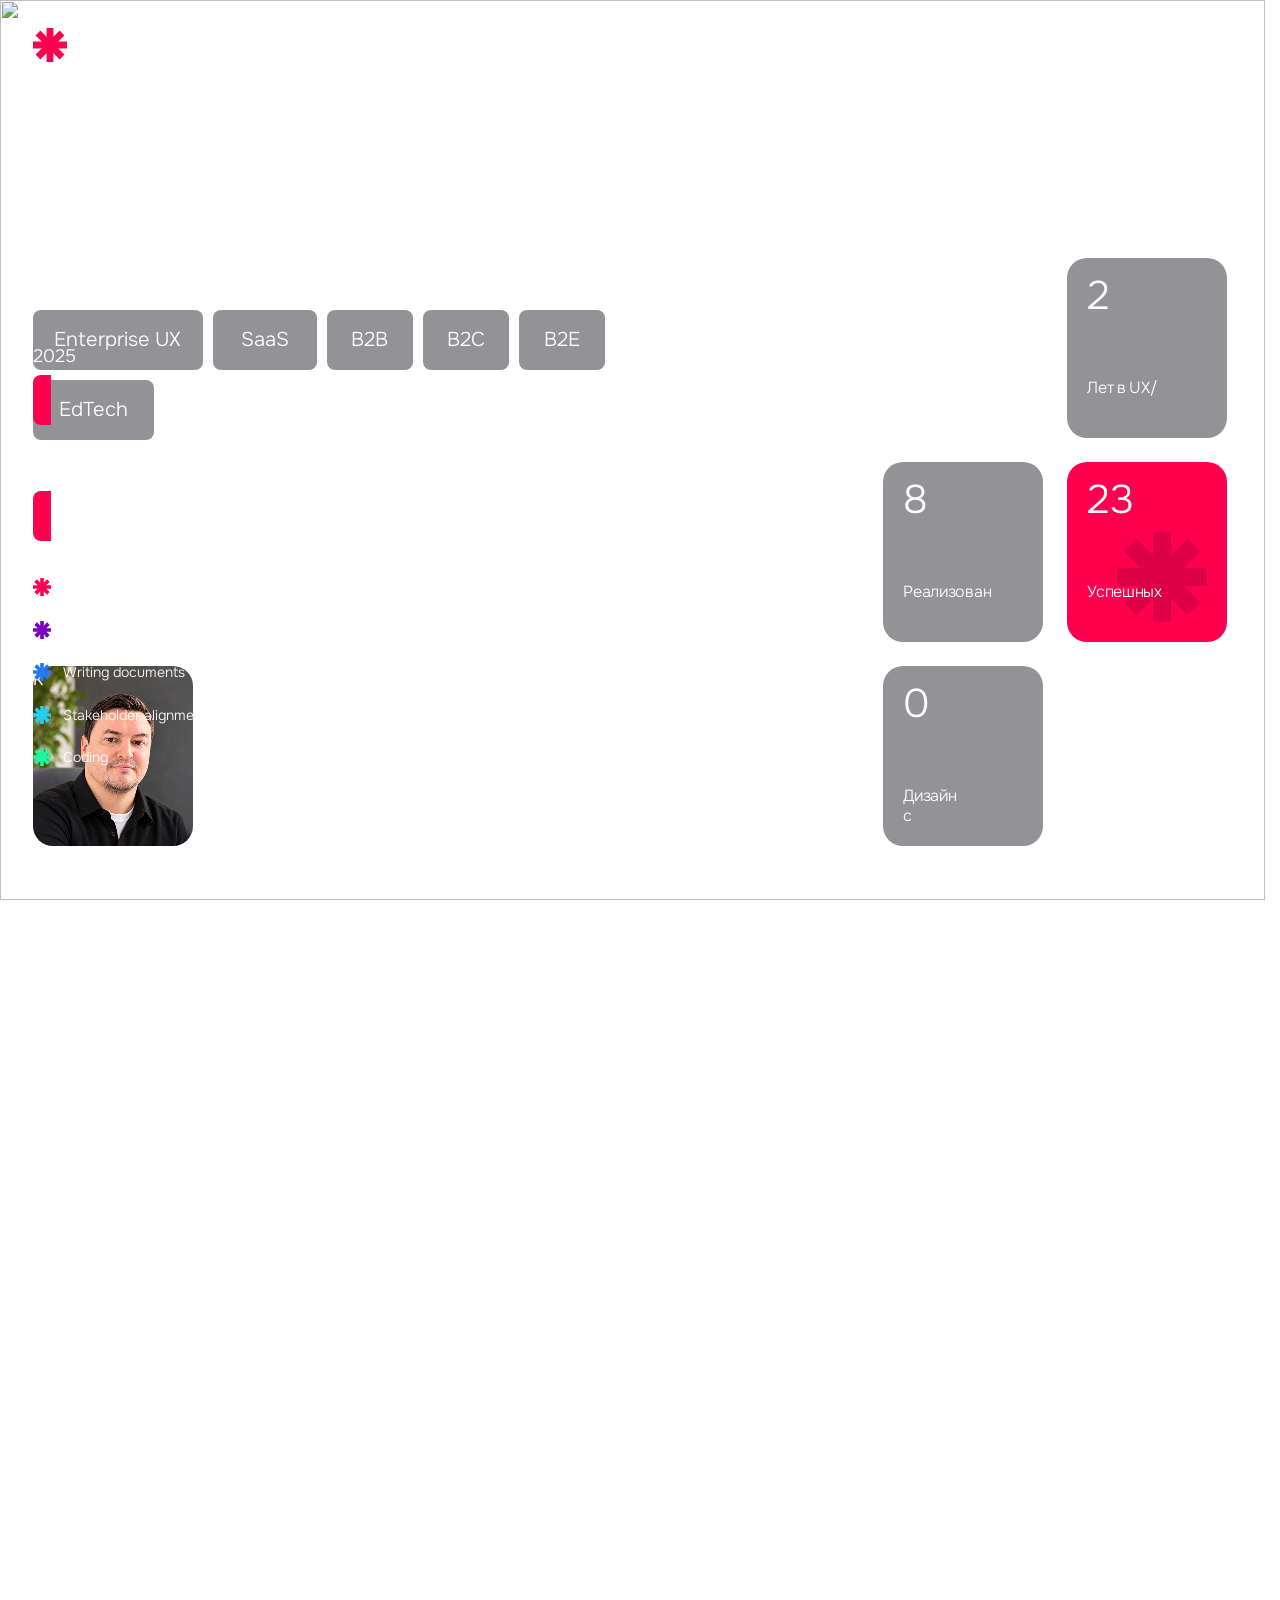
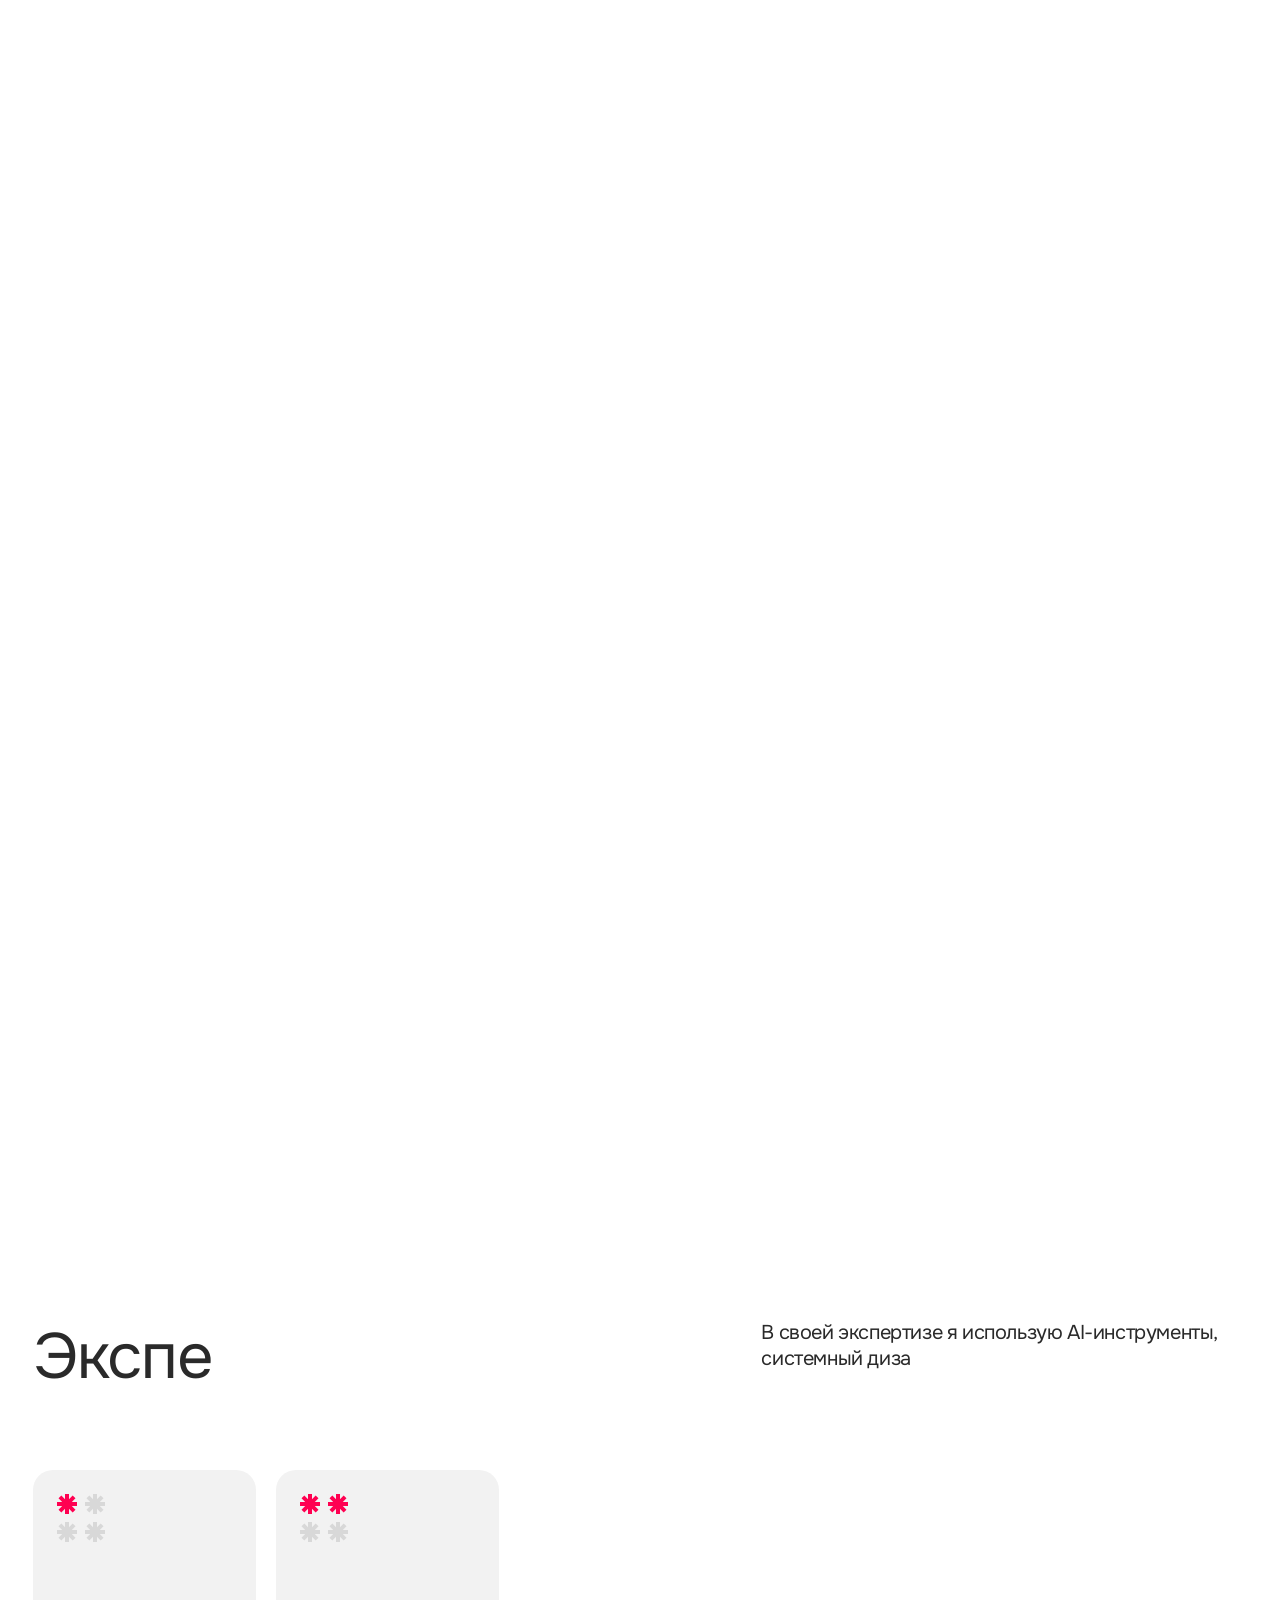
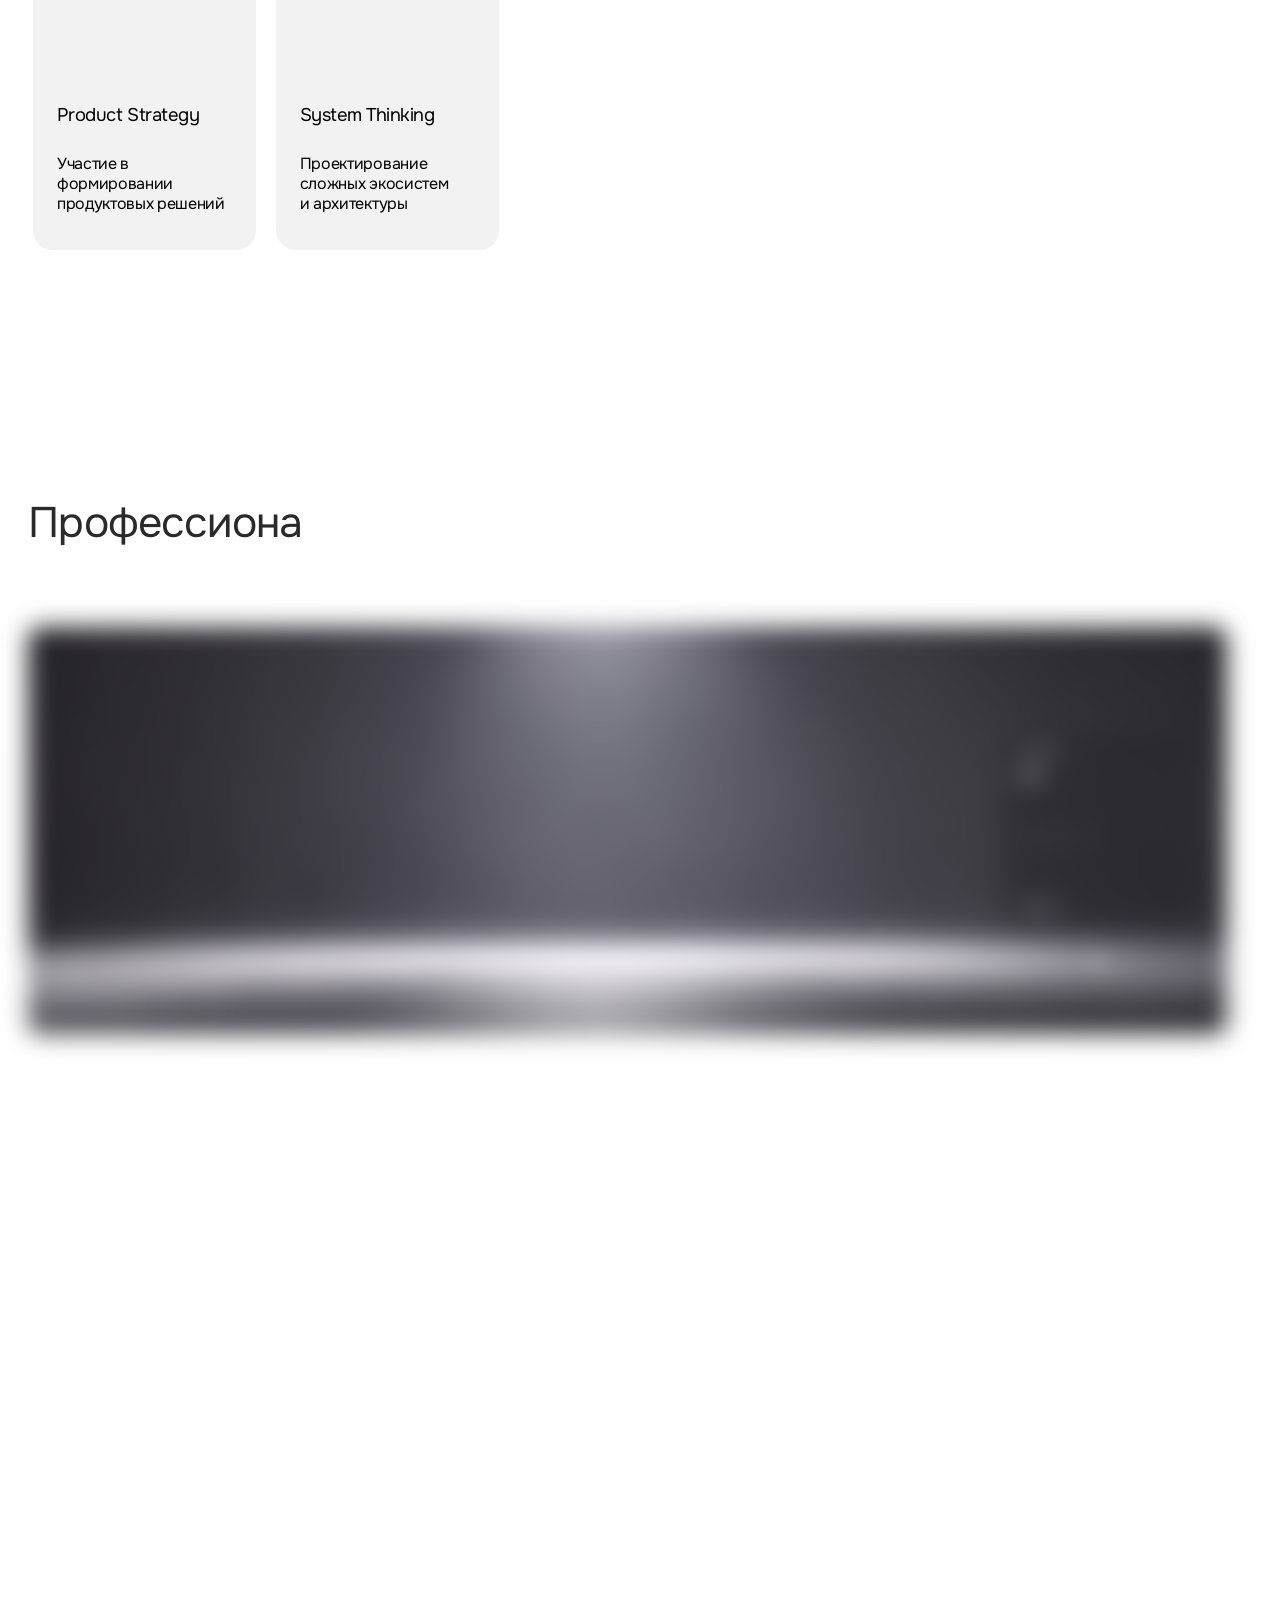
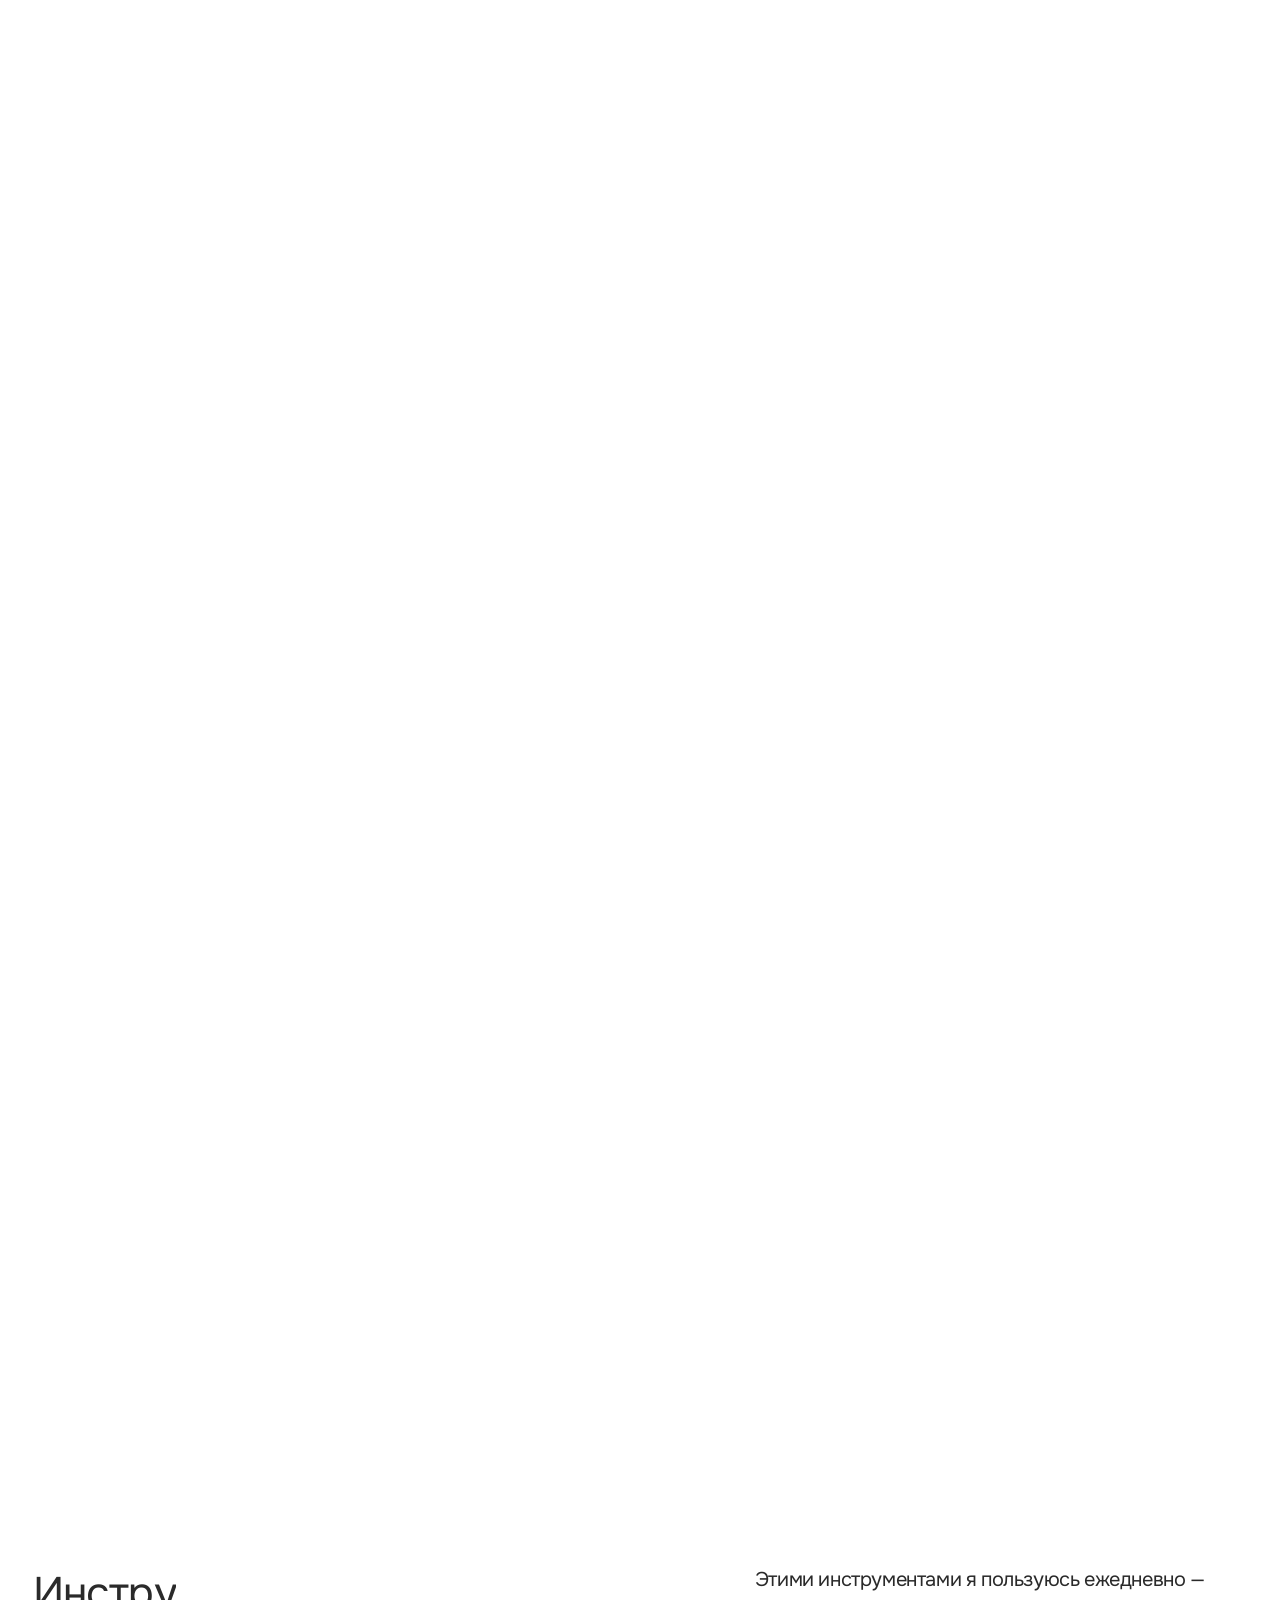
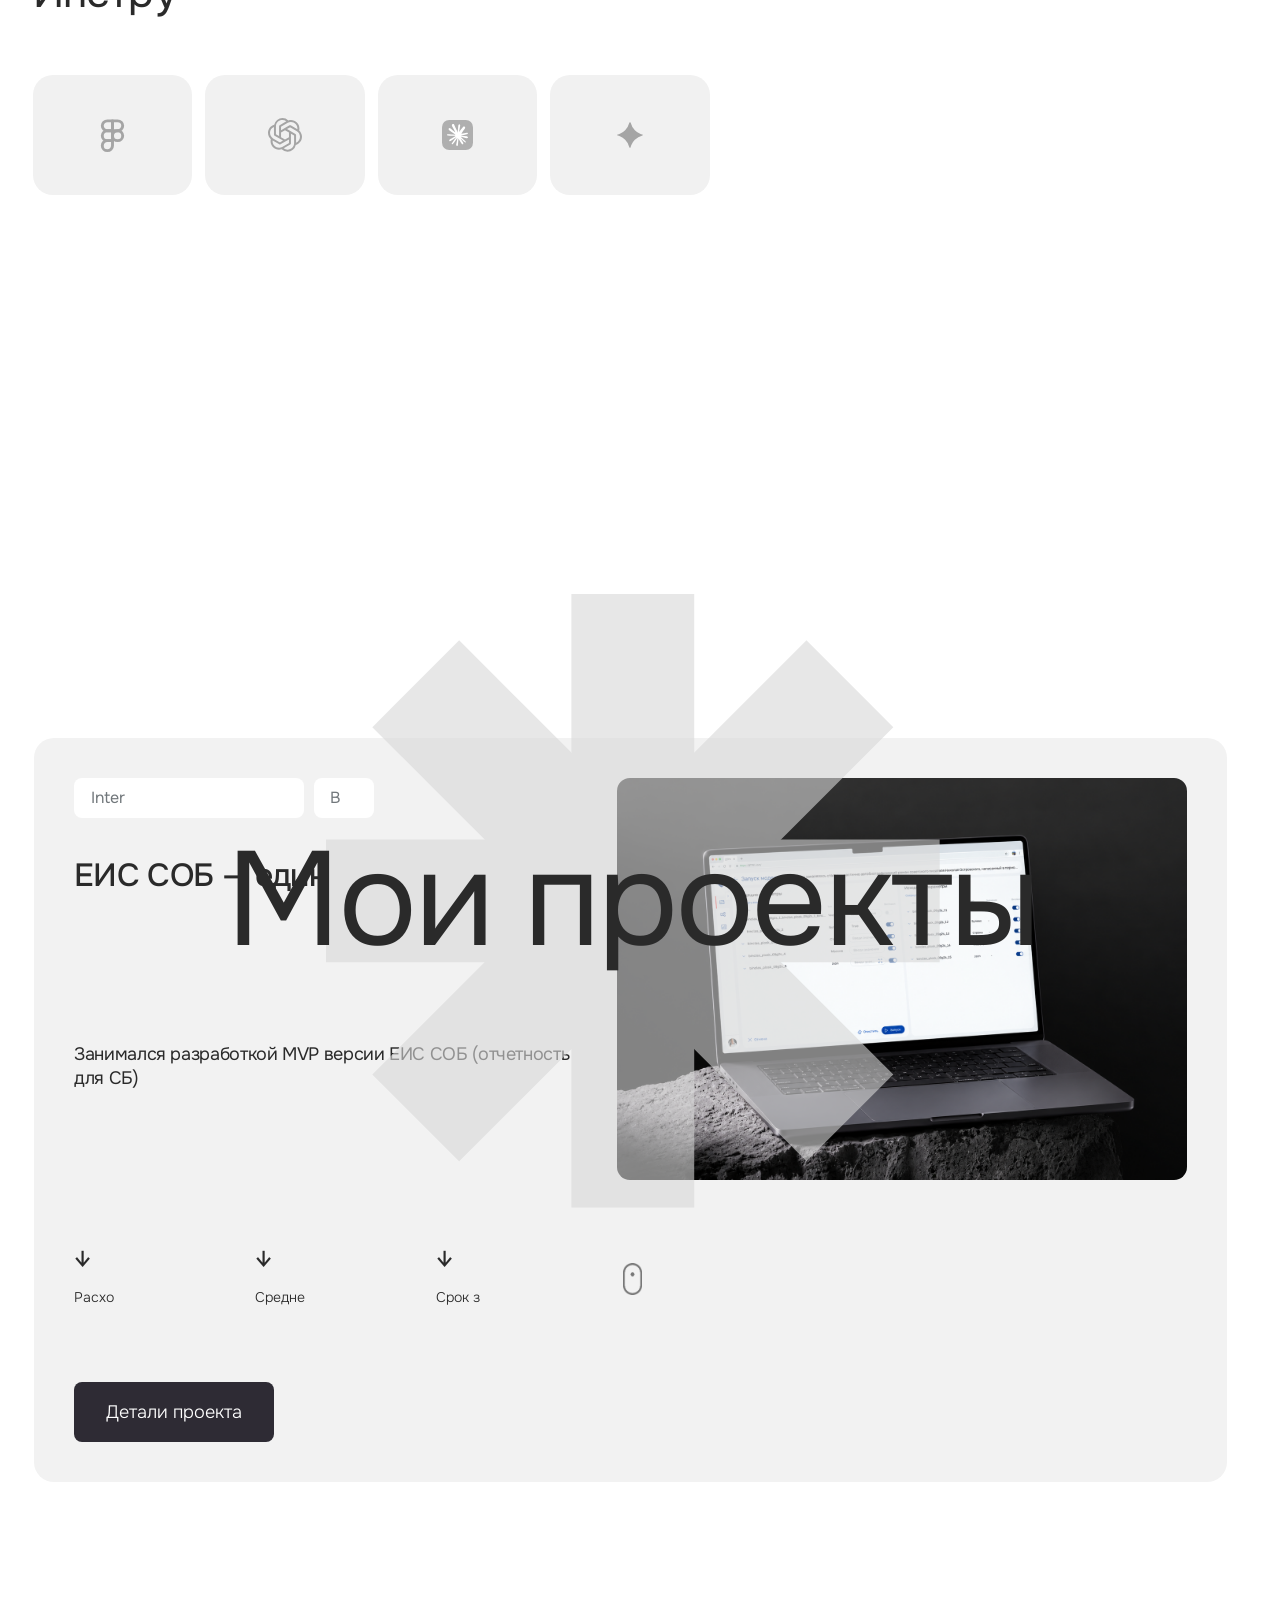
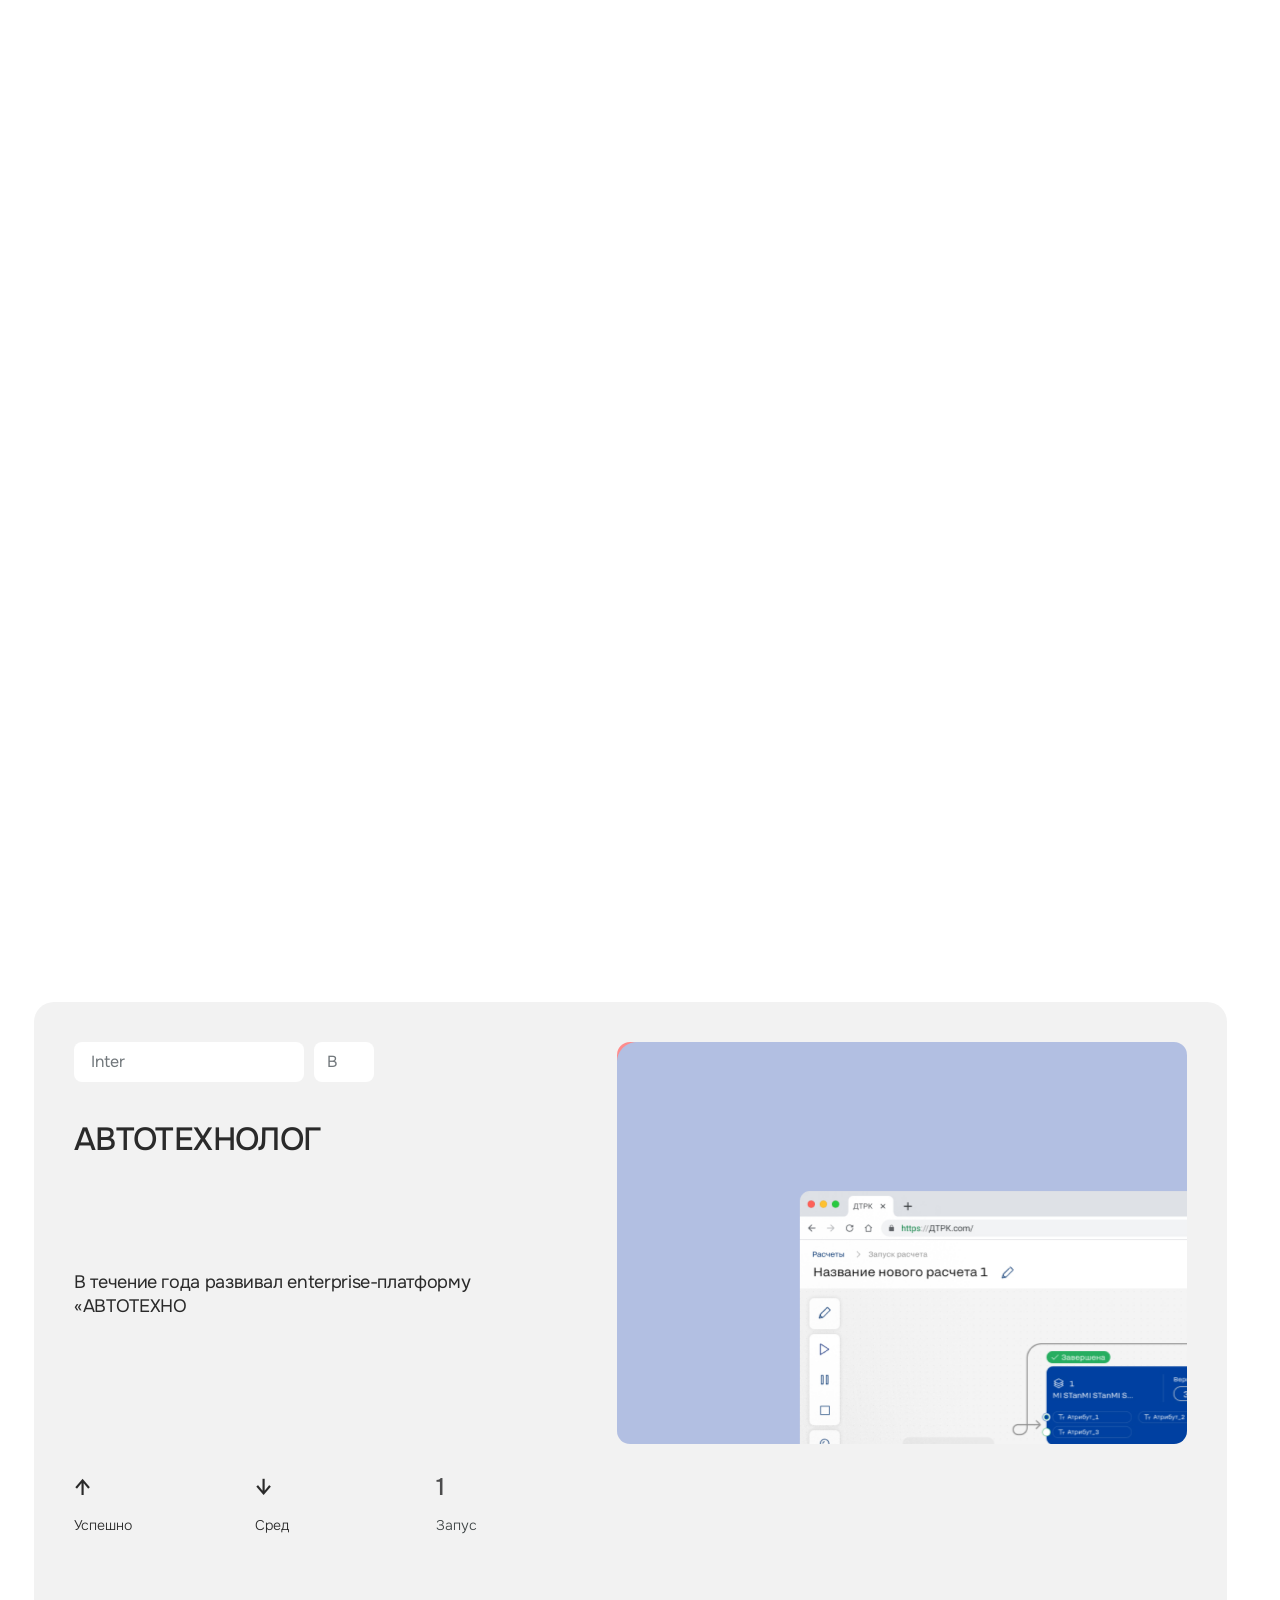
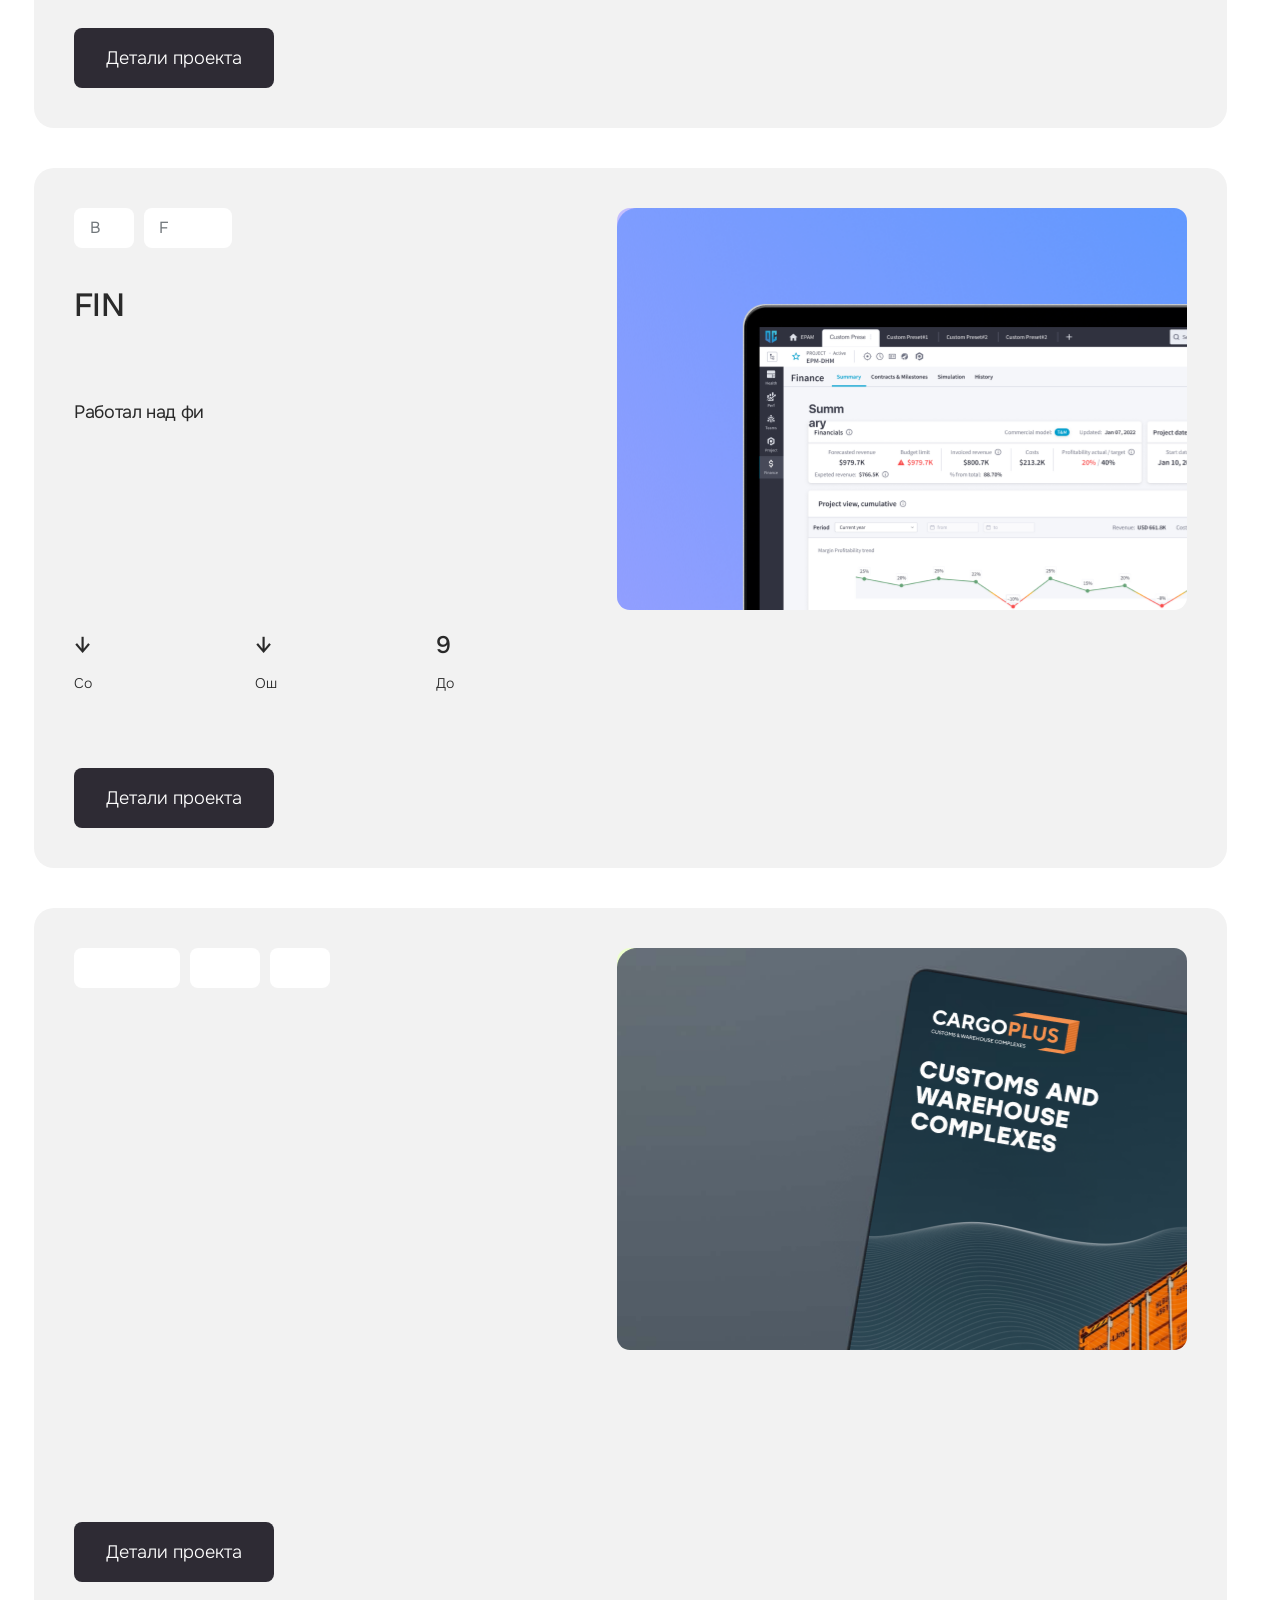
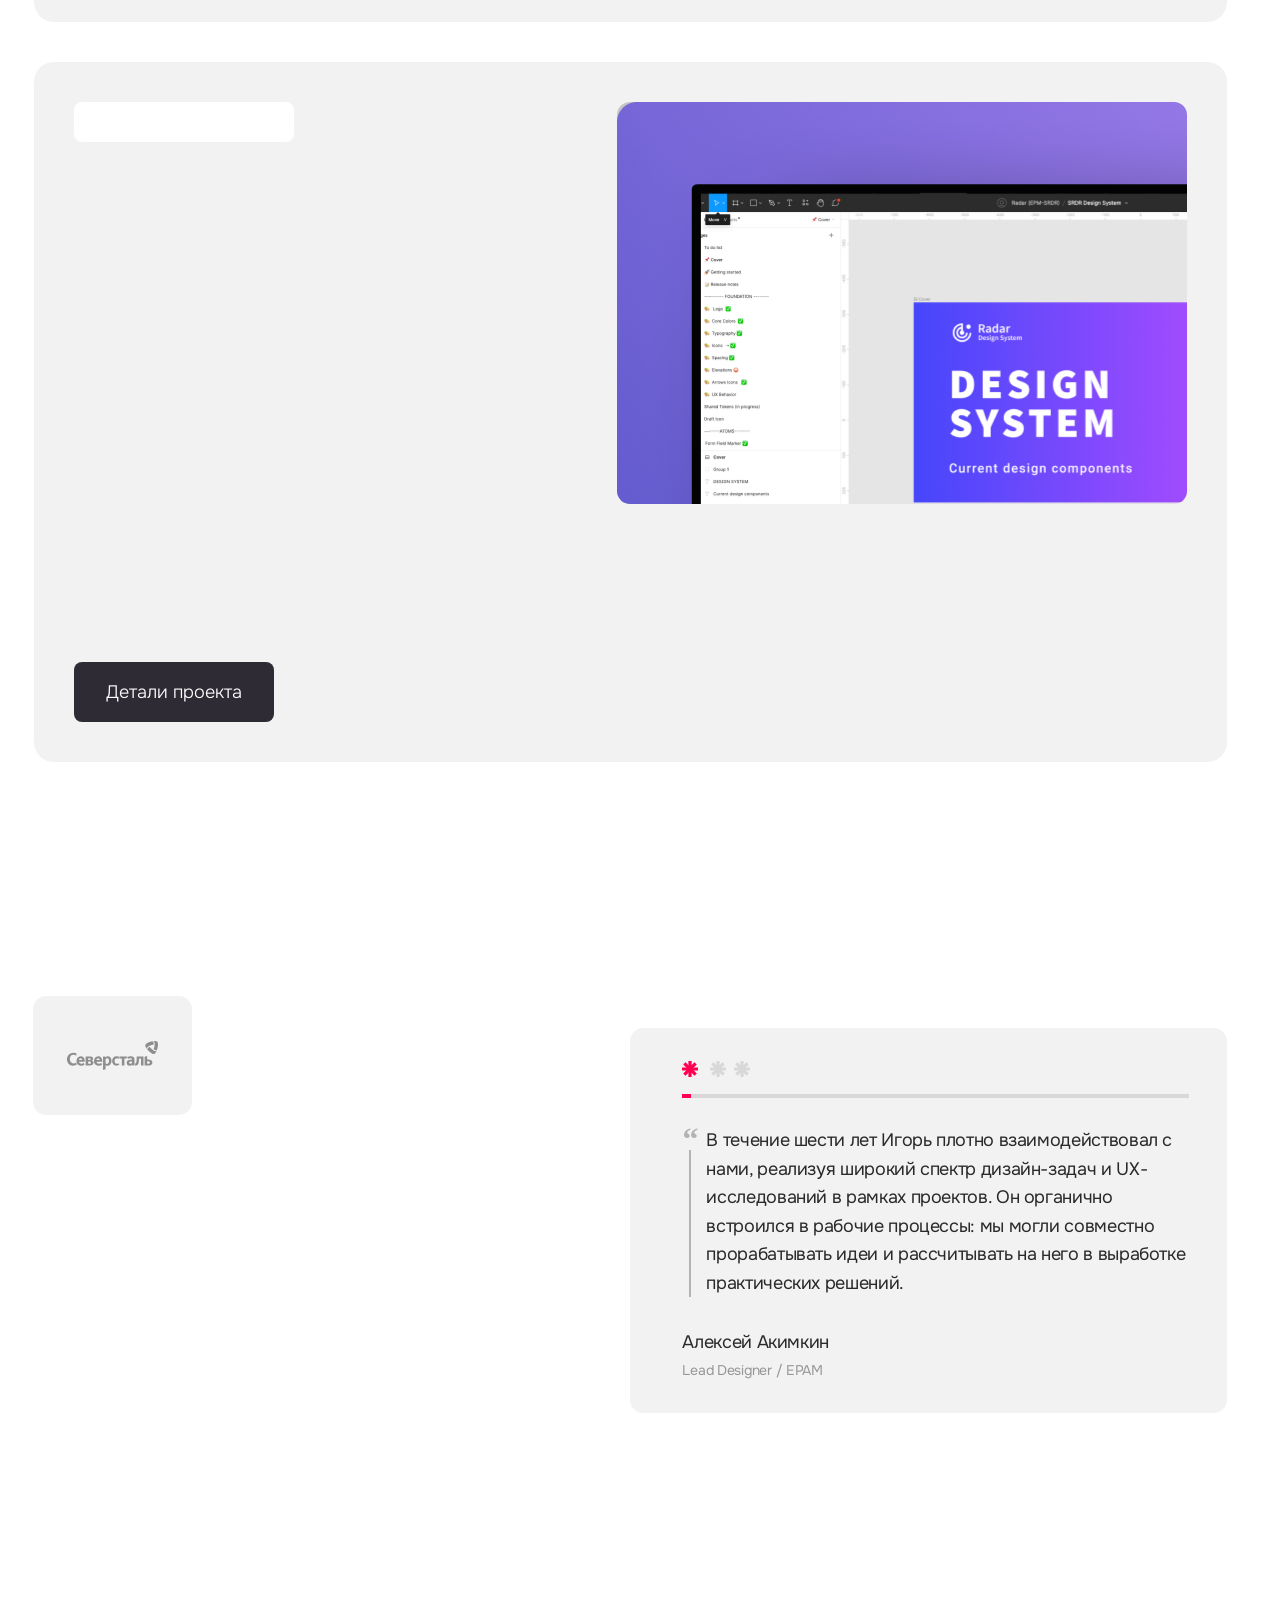
==== commit 2d6ba42e: "Update portfolio content" ====
--- a/index.html
+++ b/index.html
@@ -35,7 +35,7 @@
   <link rel="stylesheet" href="styles/tokens.css?v=8">
   <link rel="stylesheet" href="styles/base.css?v=7">
   <link rel="stylesheet" href="styles/components.css?v=3">
-  <link rel="stylesheet" href="styles/sections.css?v=14">
+  <link rel="stylesheet" href="styles/sections.css?v=15">
   <link rel="stylesheet" href="styles/portfolio-content.css?v=9">
 
   <!-- 3D: Three.js через importmap, грузится лениво из js/scene.js только если на странице есть [data-scene] -->
@@ -608,8 +608,8 @@
     </section>
   </main>
 
-  <script src="data/portfolio-content.js?v=4b950e66e223"></script>
+  <script src="data/portfolio-content.js?v=3ffe661eaaa4"></script>
   <script src="js/portfolio-content.js?v=8" data-apply></script>
-  <script type="module" src="js/main.js?v=13"></script>
+  <script type="module" src="js/main.js?v=14"></script>
 </body>
 </html>
--- a/styles/sections.css
+++ b/styles/sections.css
@@ -398,7 +398,9 @@
   content: "";
   width: var(--hero-focus-swatch);
   height: var(--hero-focus-swatch);
+  flex: none;
   background: var(--focus-color);
+  mask: url("../assets/img/loader/brand-mark.svg") center / contain no-repeat;
 }
 .hero.is-sequenced .hero__focus {
   grid-area: 1 / 1;
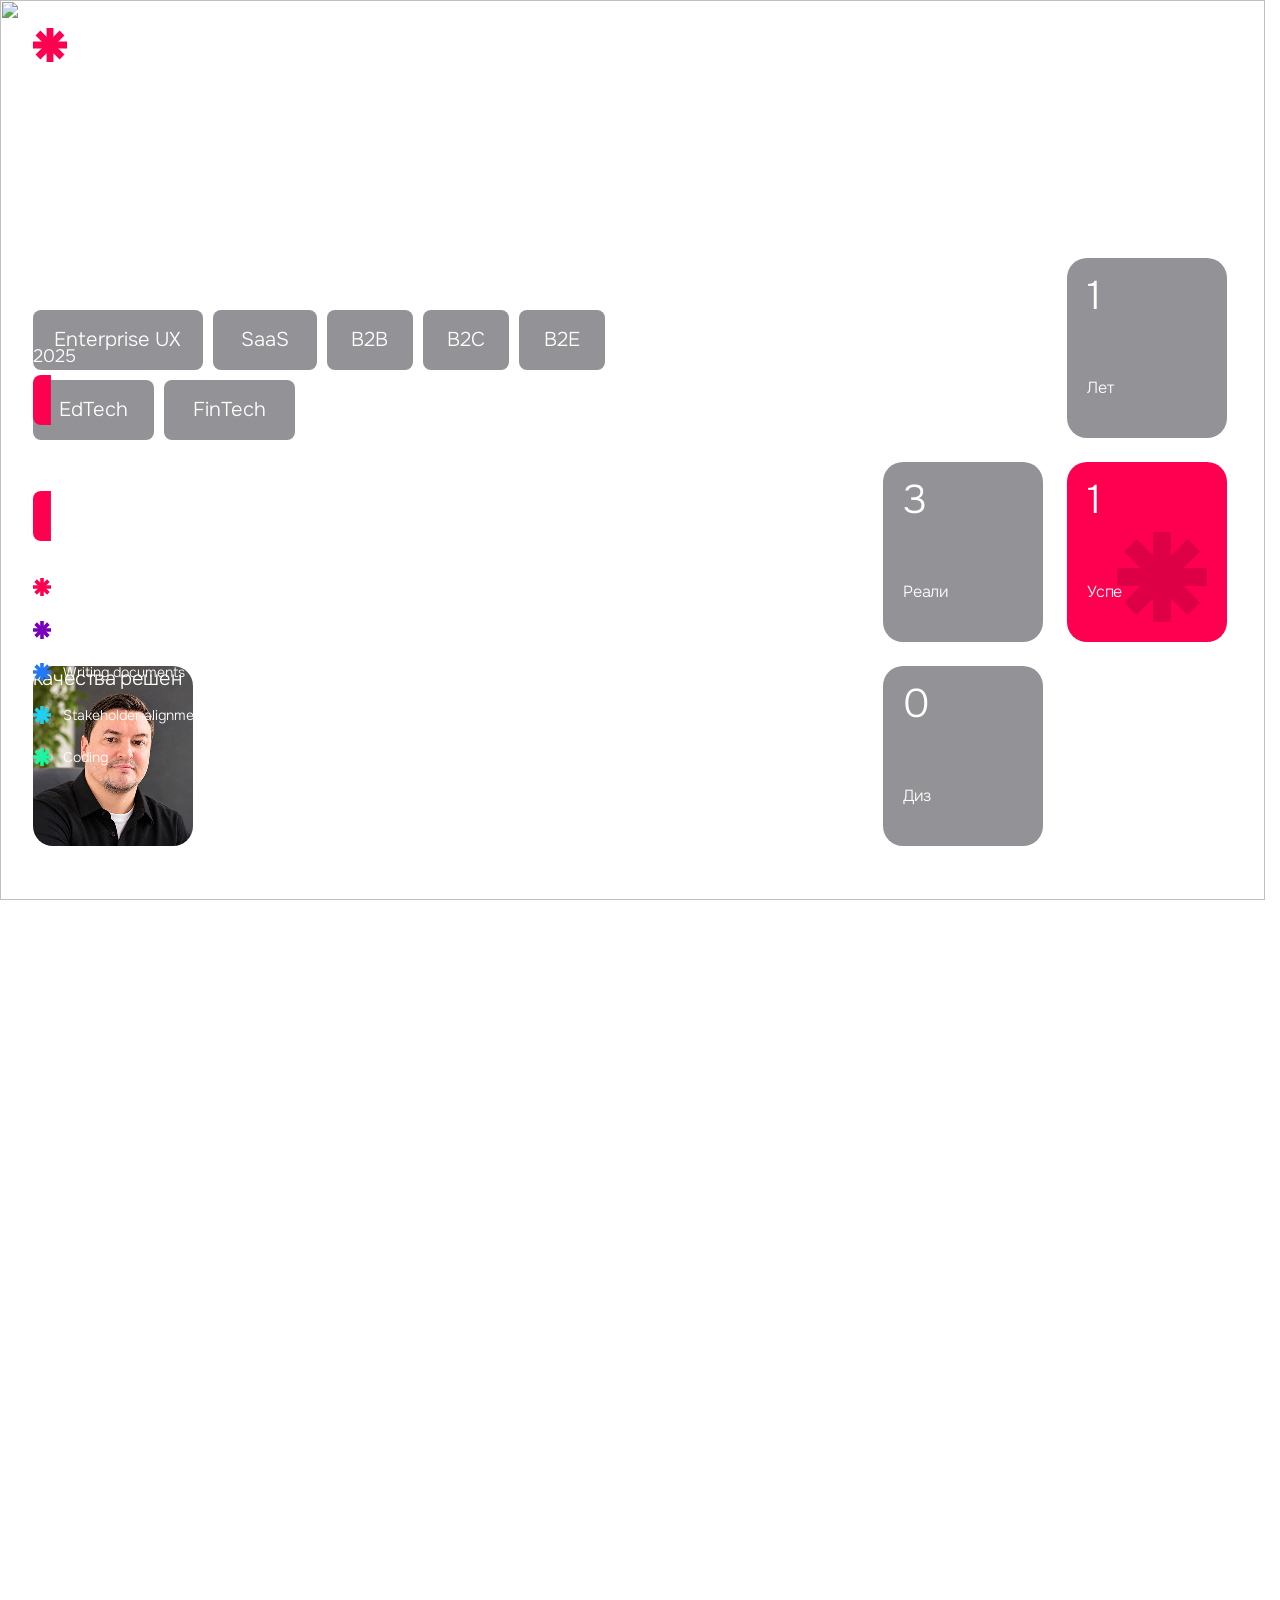
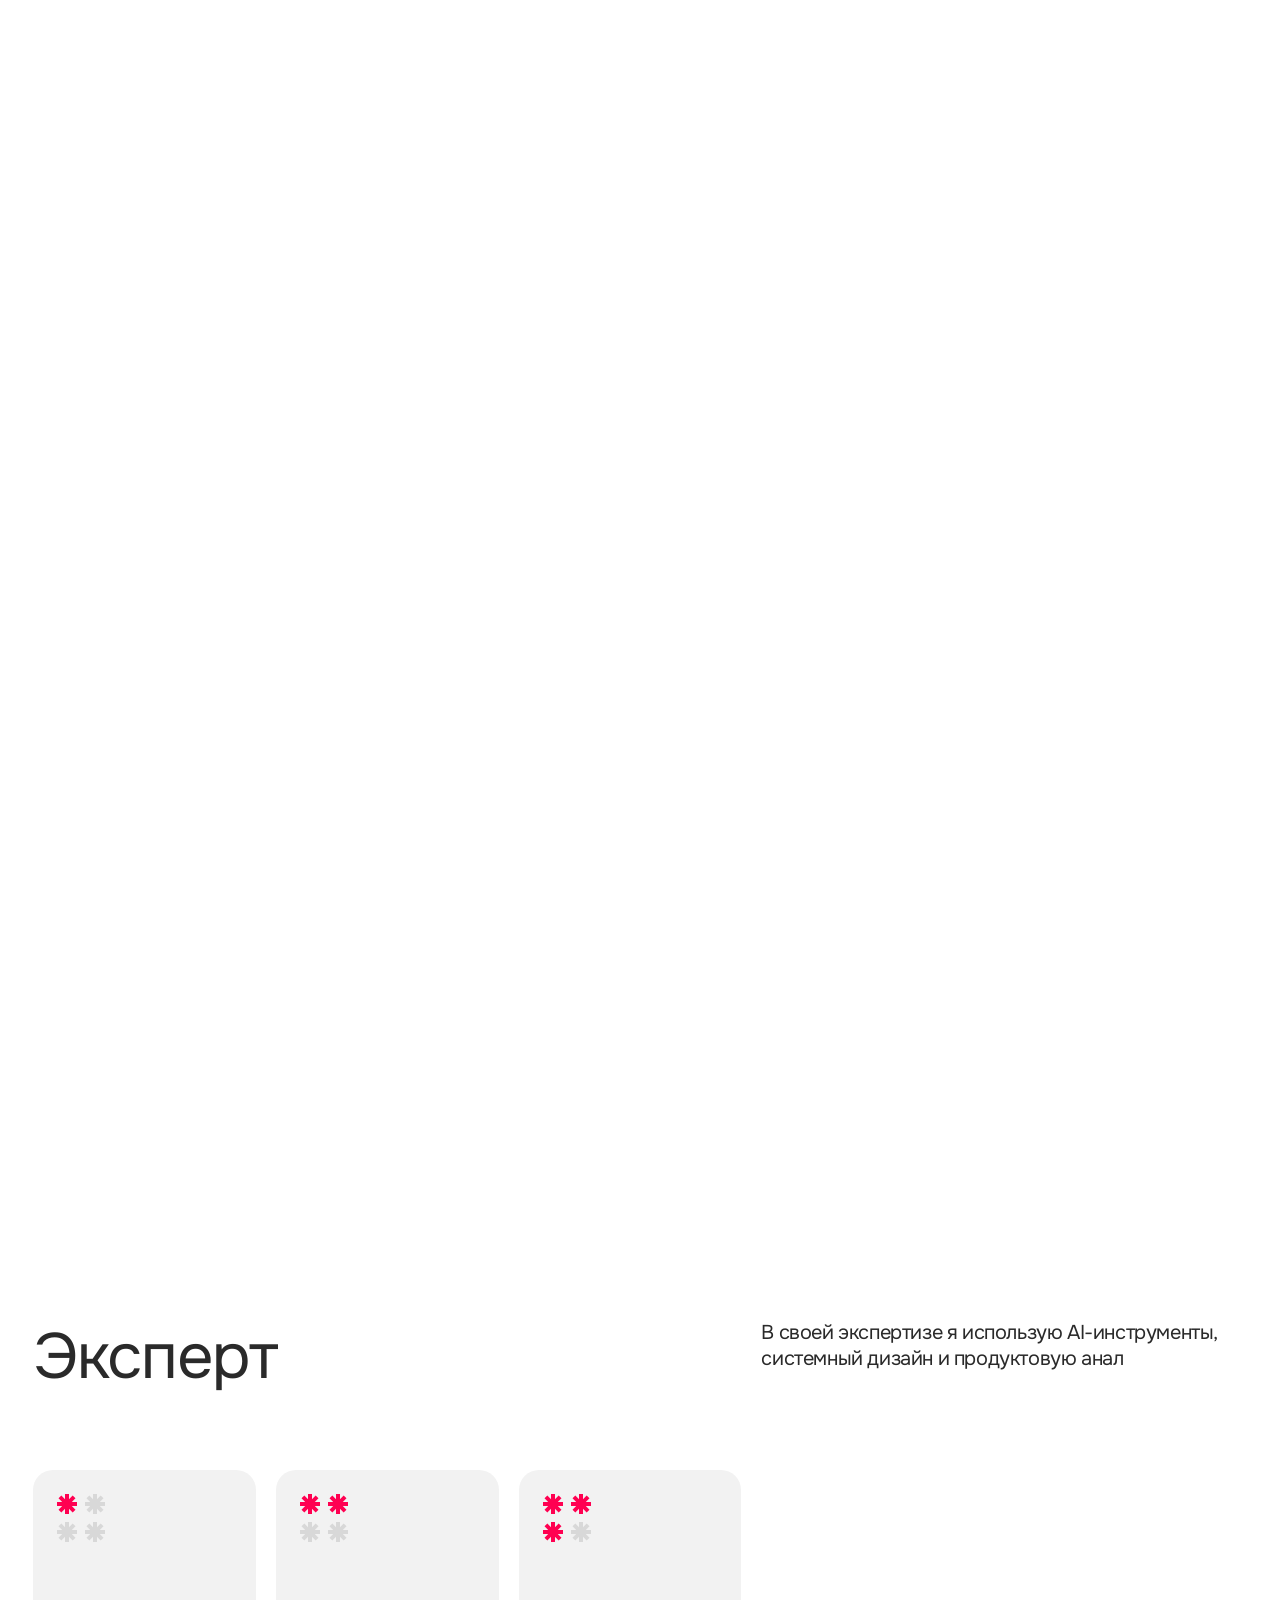
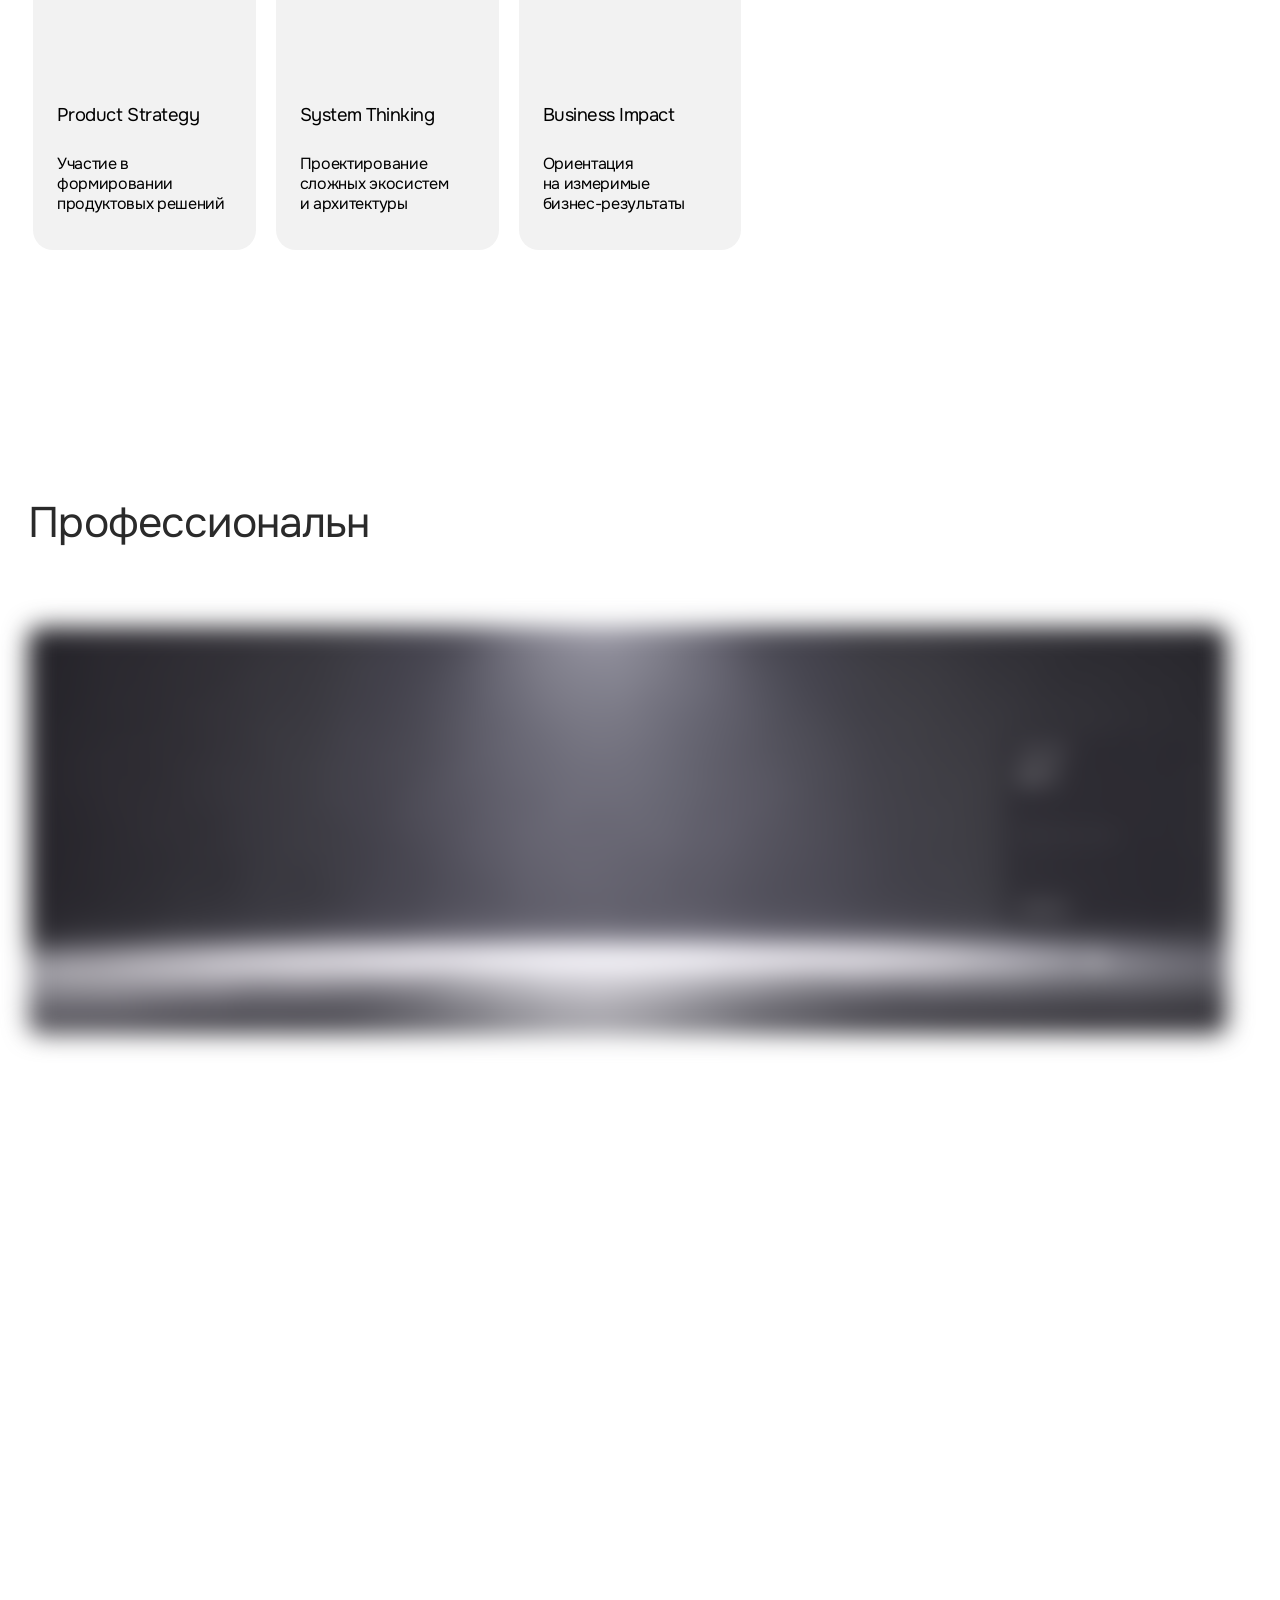
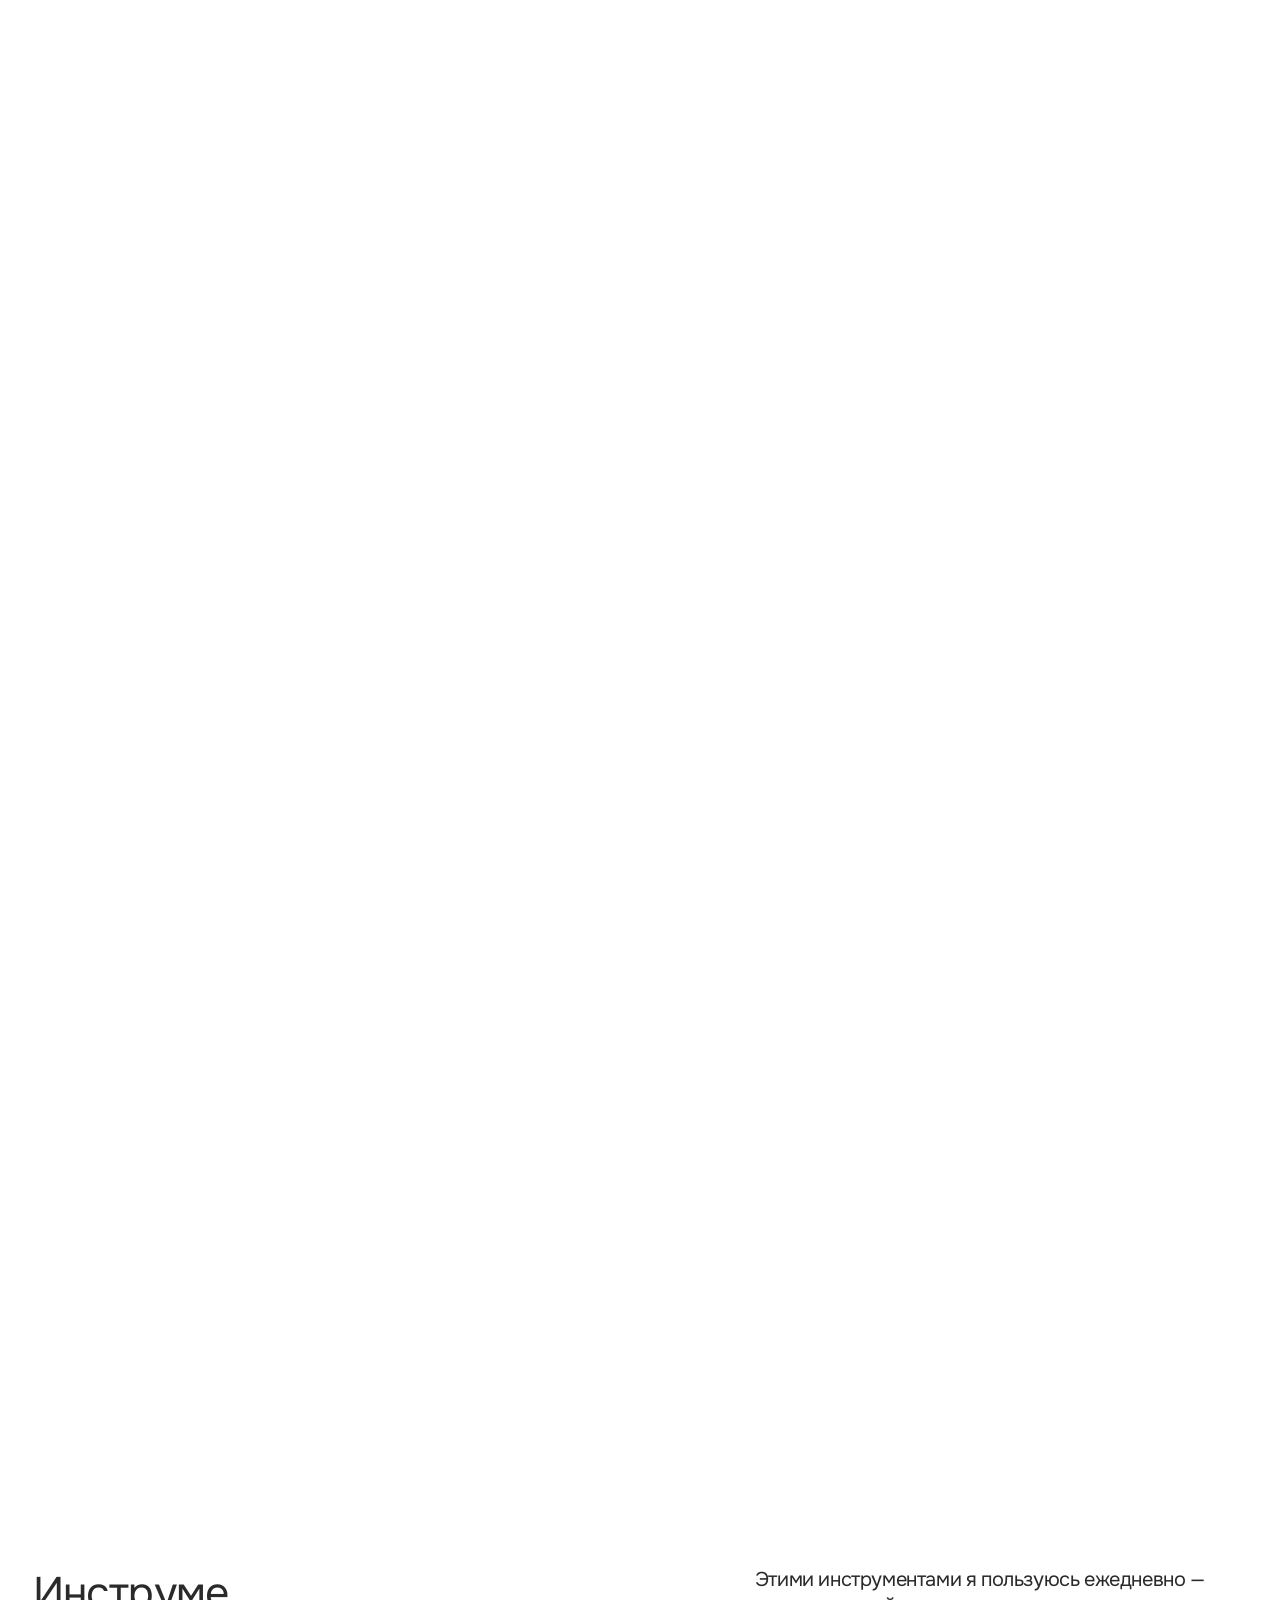
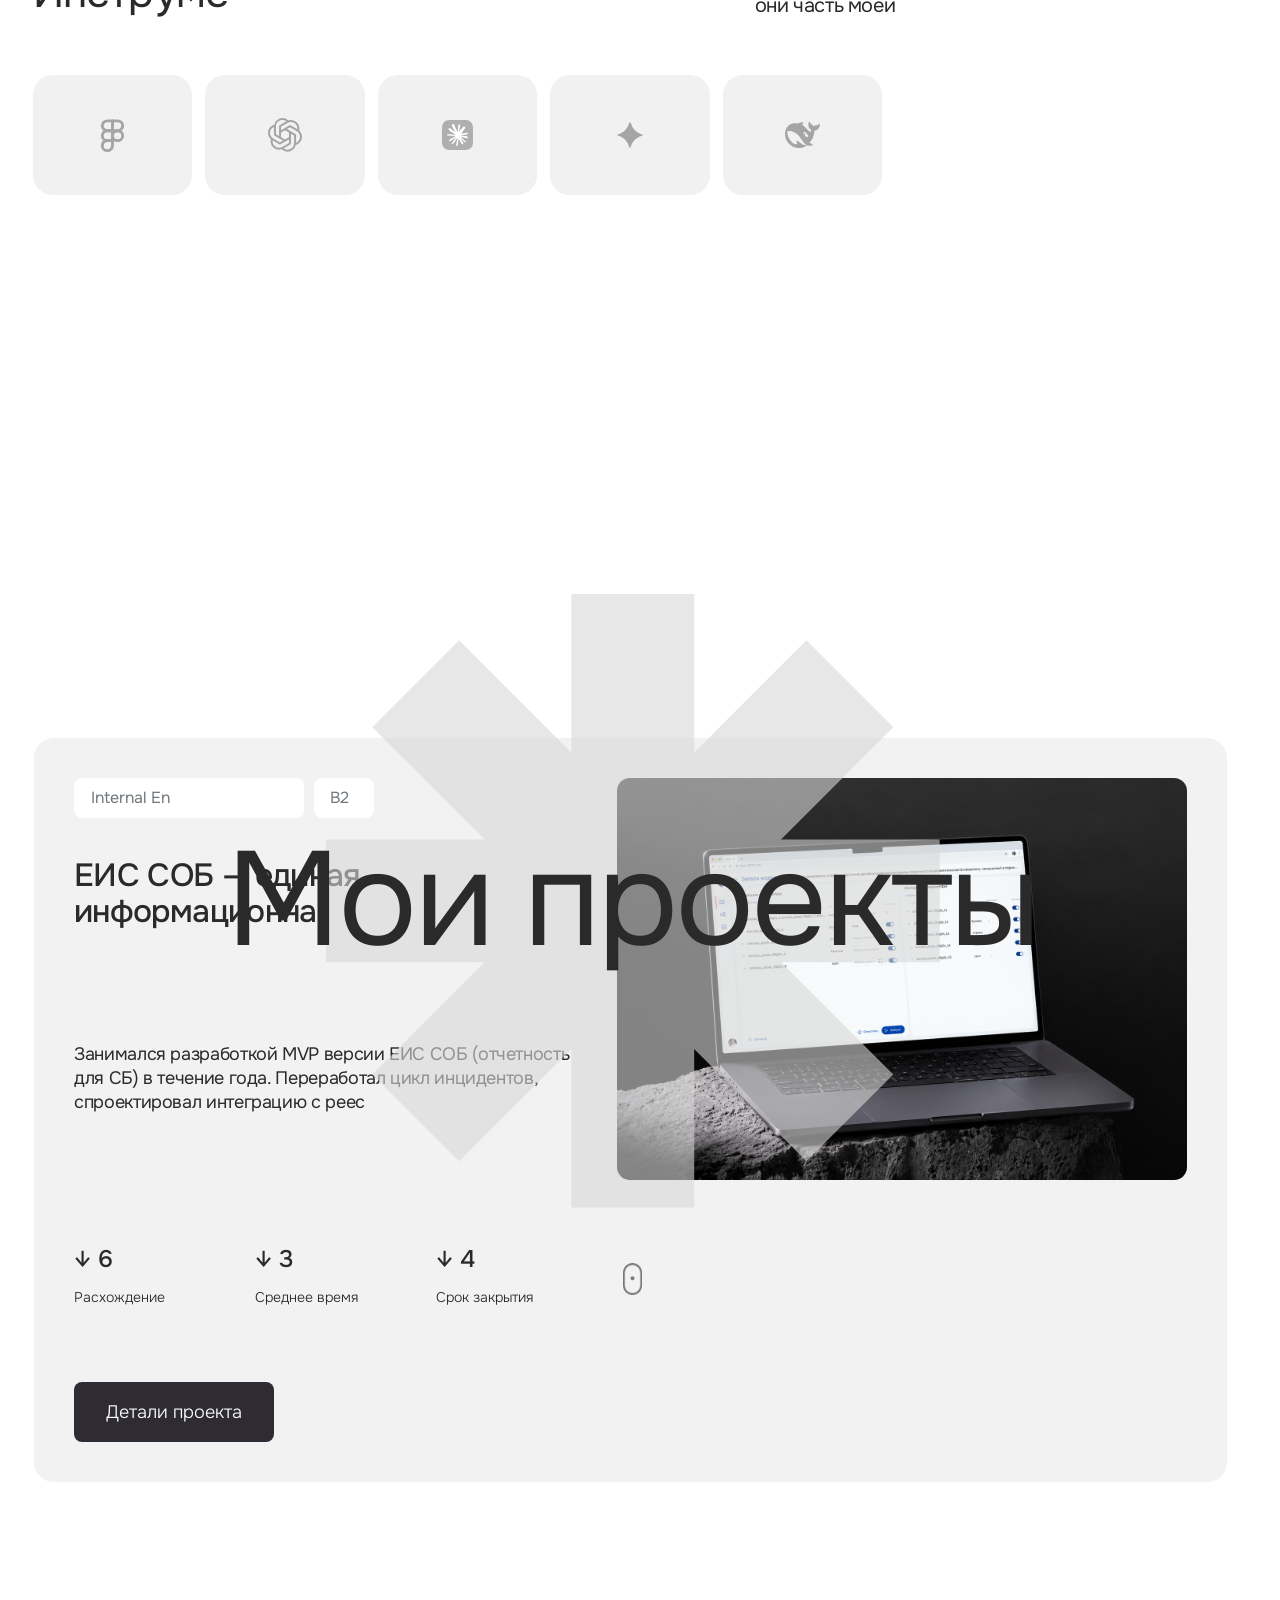
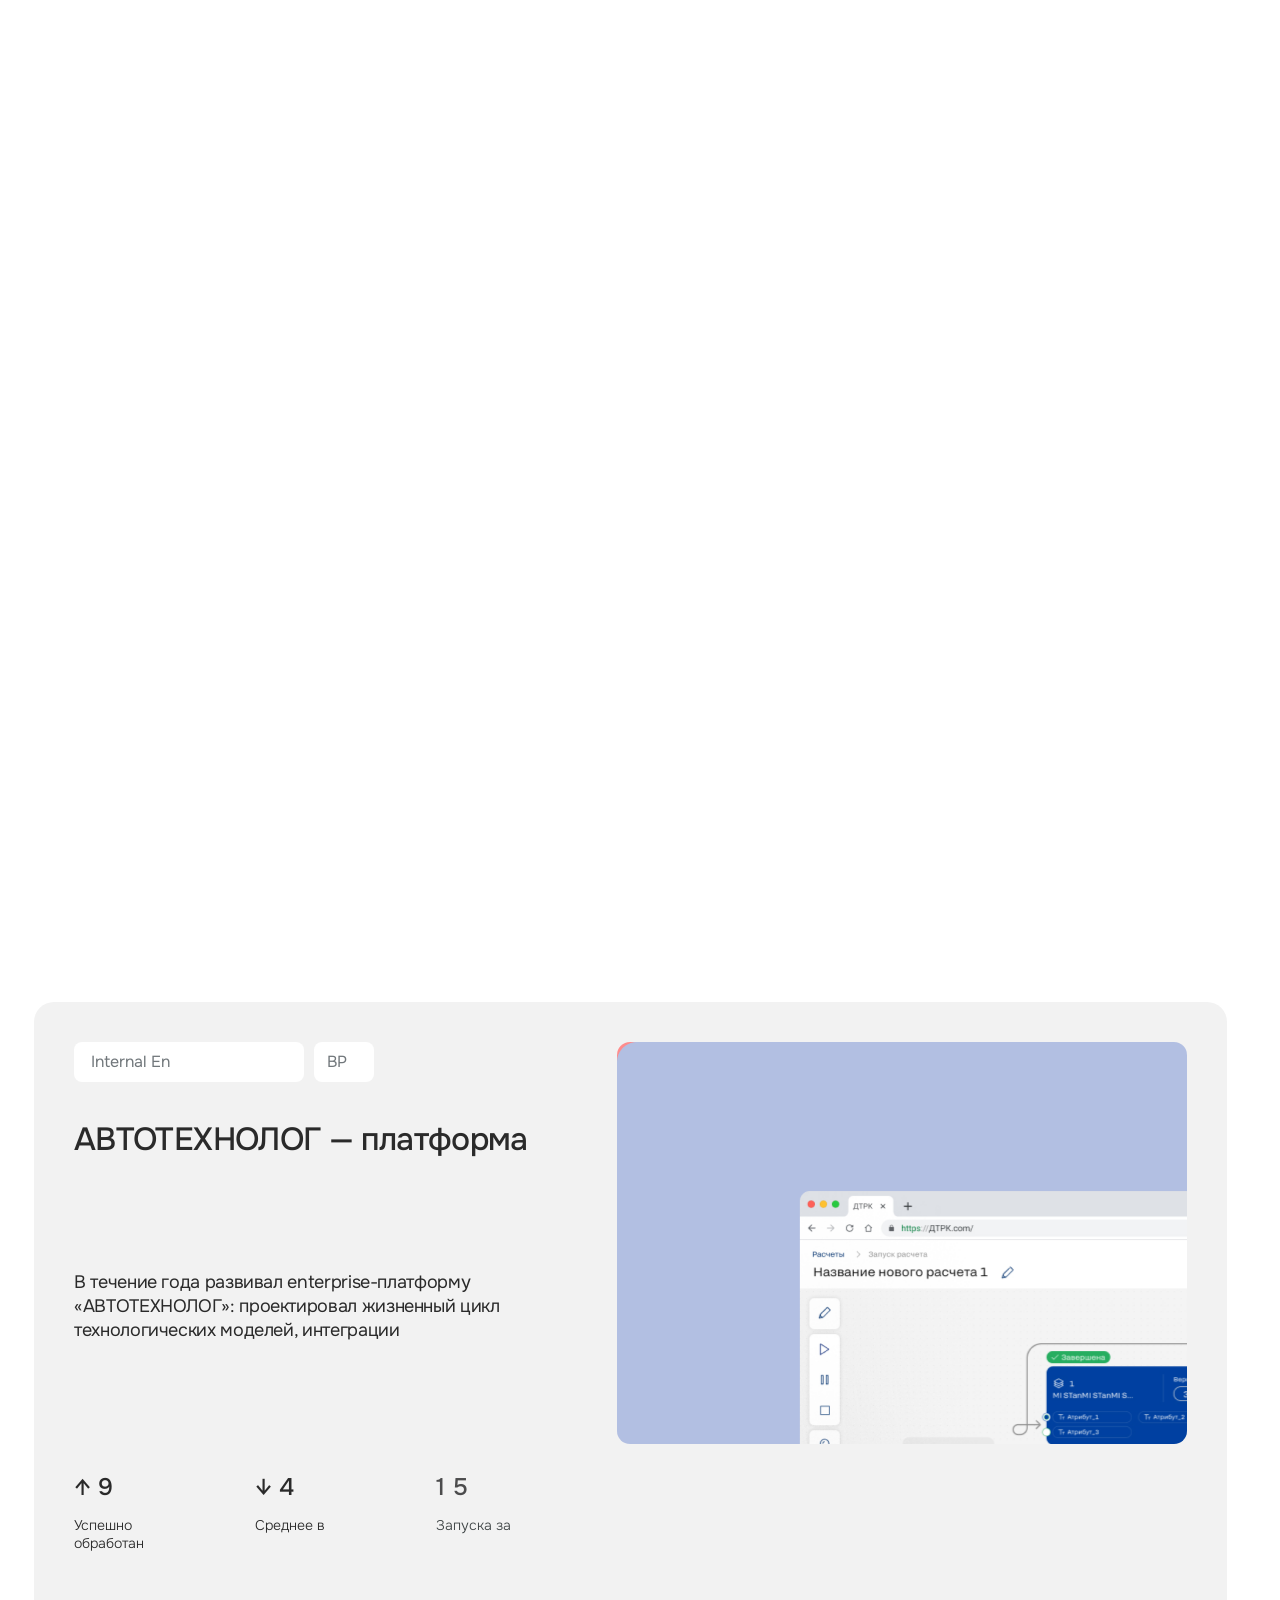
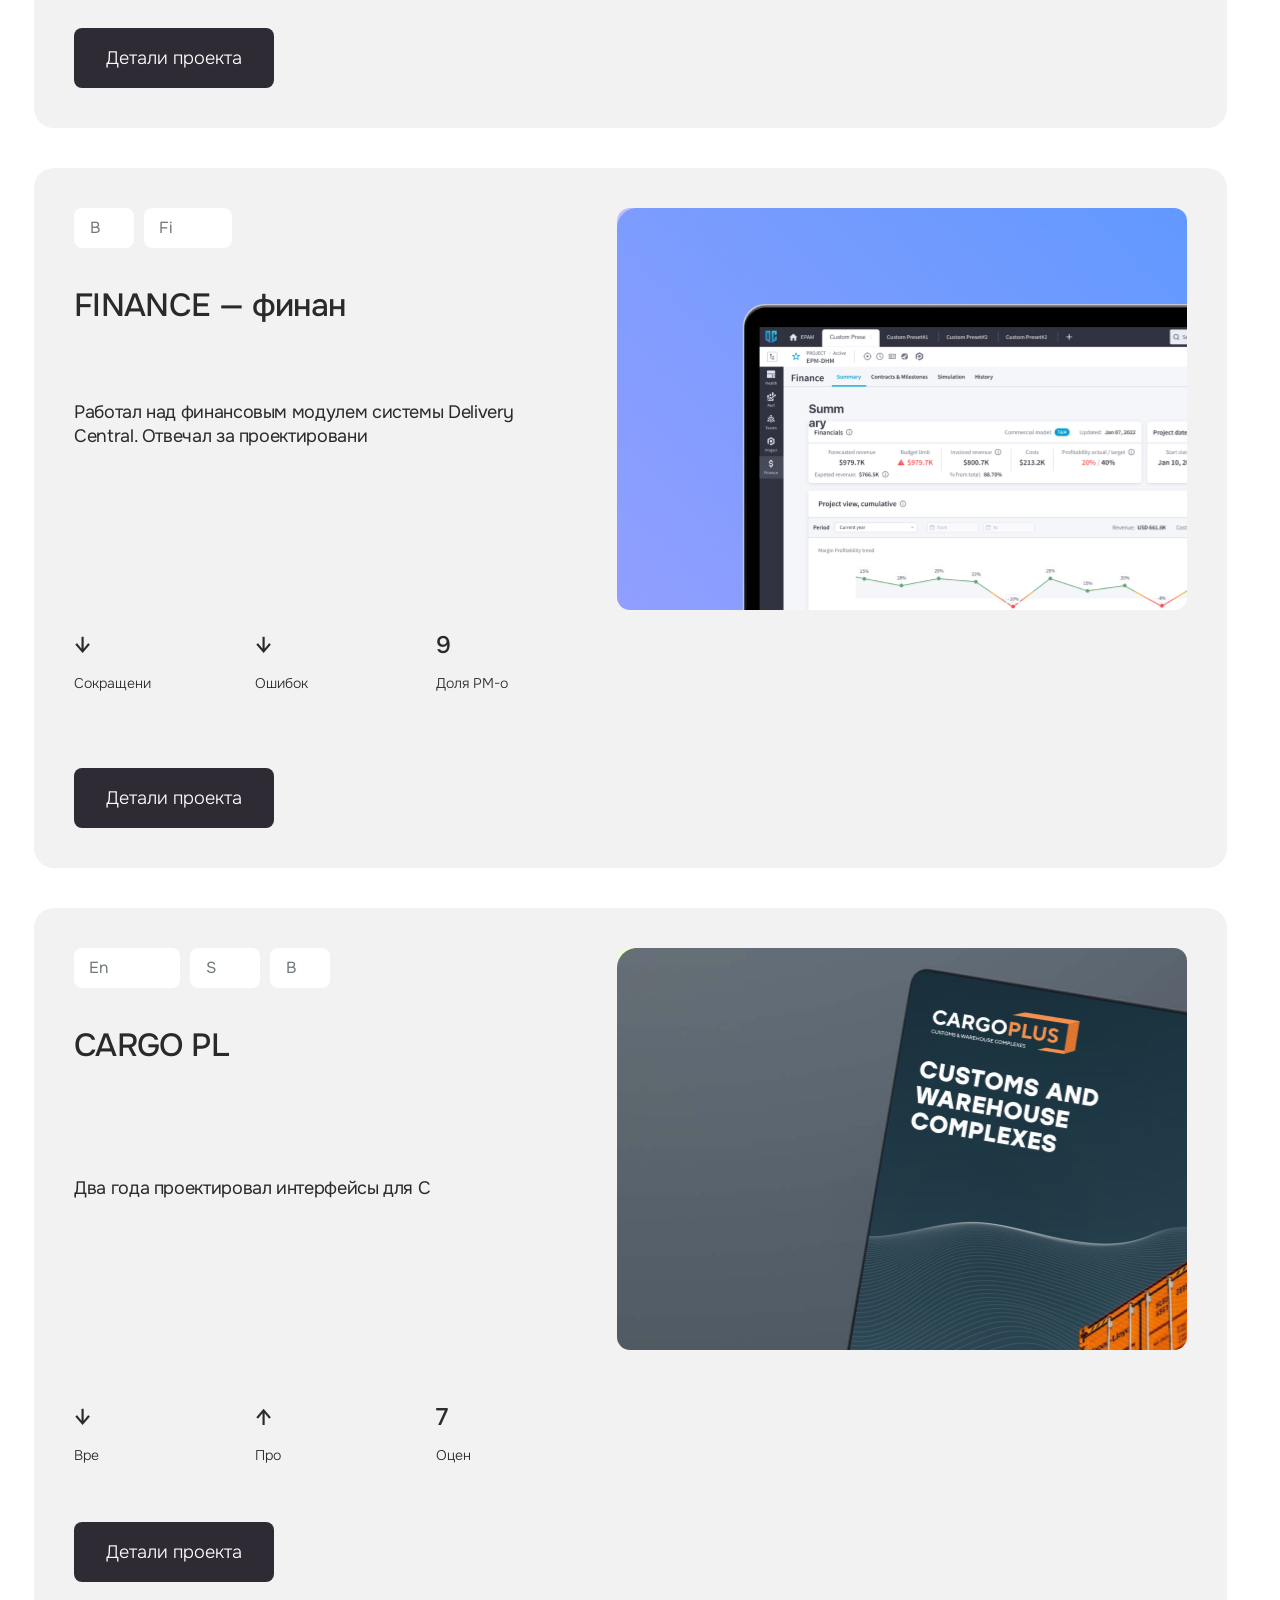
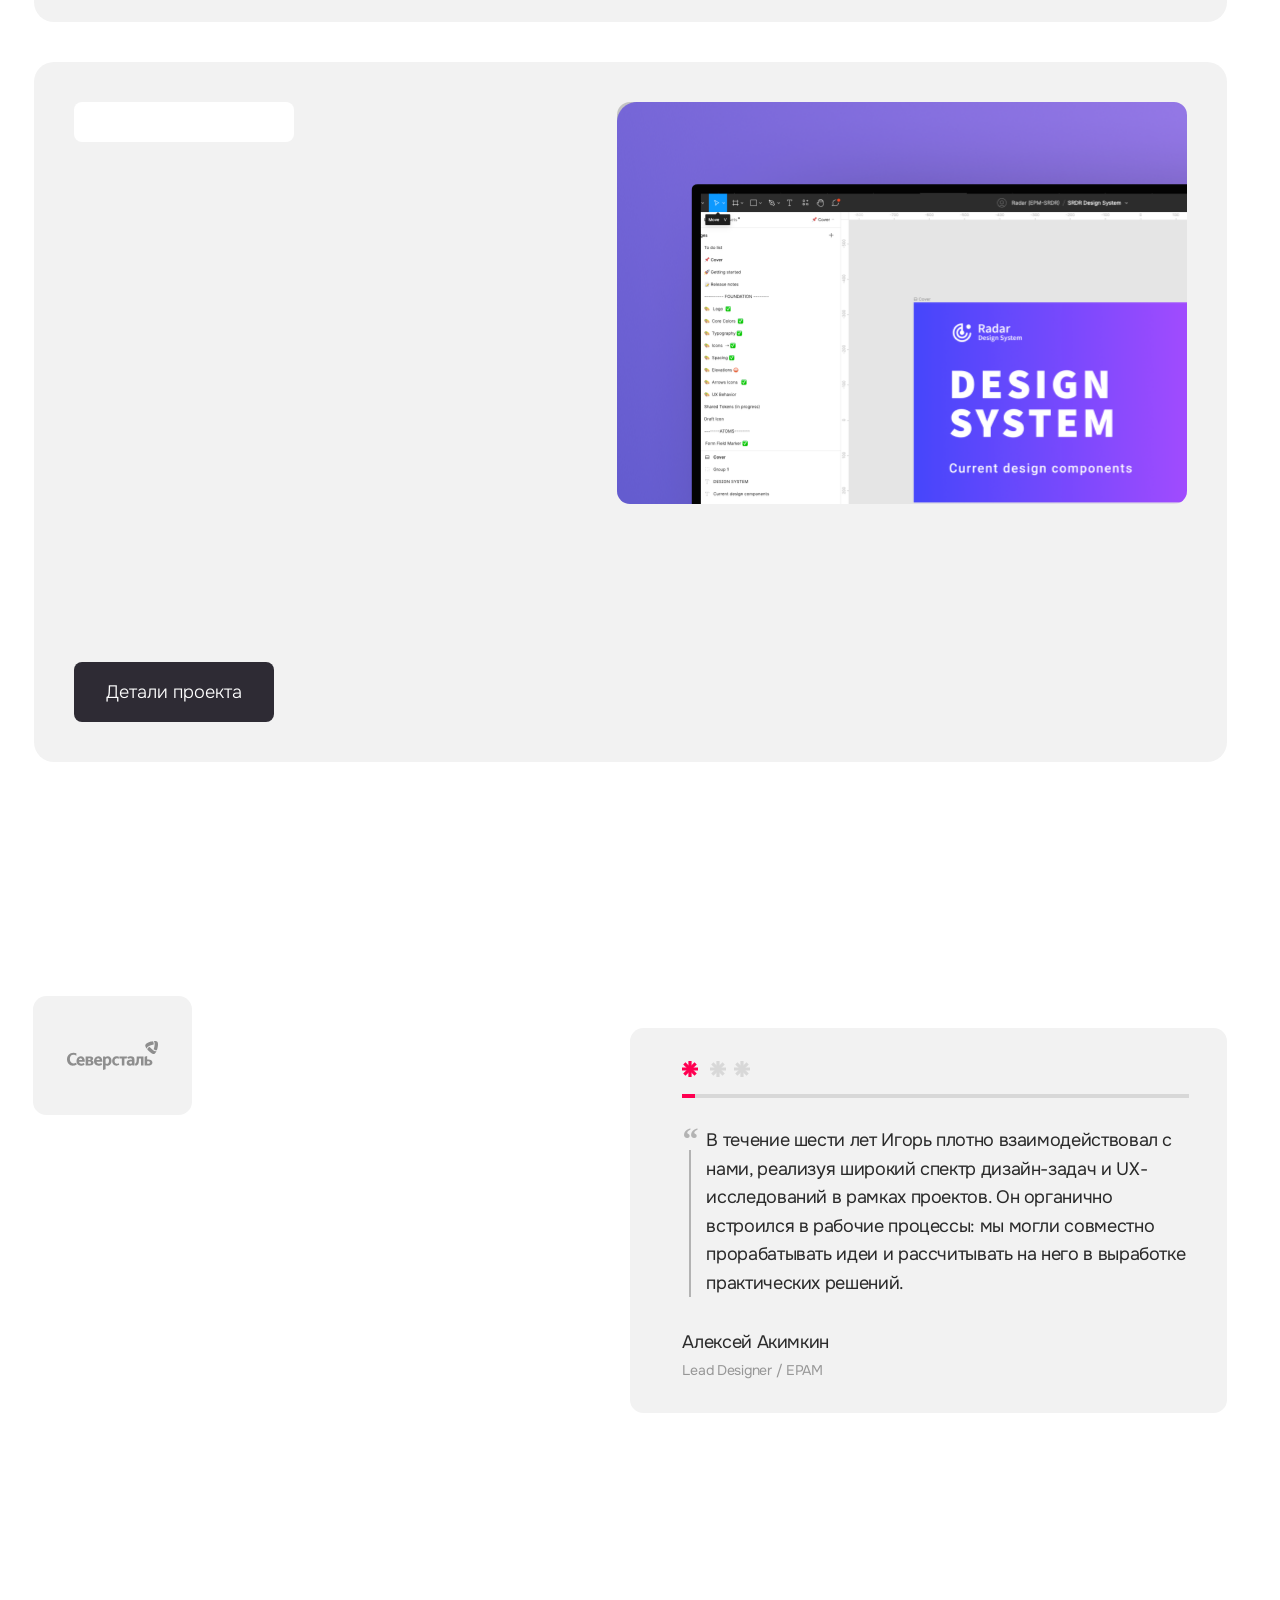
==== commit 35c37f26: "Update portfolio content" ====
--- a/index.html
+++ b/index.html
@@ -234,6 +234,7 @@
         </li>
       </ol>
       </div>
+    </section>
       <section id="professional-experience" class="career" aria-labelledby="career-title" data-reveal="career-timeline">
         <div class="career__pin">
           <h3 id="career-title" class="career__title" data-reveal="expertise-type">Профессиональный опыт</h3>
@@ -462,7 +463,6 @@
           </li>
         </ul>
       </section>
-    </section>
     <template>
     <section id="section-2" class="experience" aria-labelledby="experience-title">
       <div class="experience__layout">
@@ -609,7 +609,7 @@
   </main>
 
   <script src="data/portfolio-content.js?v=3ffe661eaaa4"></script>
-  <script src="js/portfolio-content.js?v=8" data-apply></script>
-  <script type="module" src="js/main.js?v=14"></script>
+  <script src="js/portfolio-content.js?v=9" data-apply></script>
+  <script type="module" src="js/main.js?v=15"></script>
 </body>
 </html>
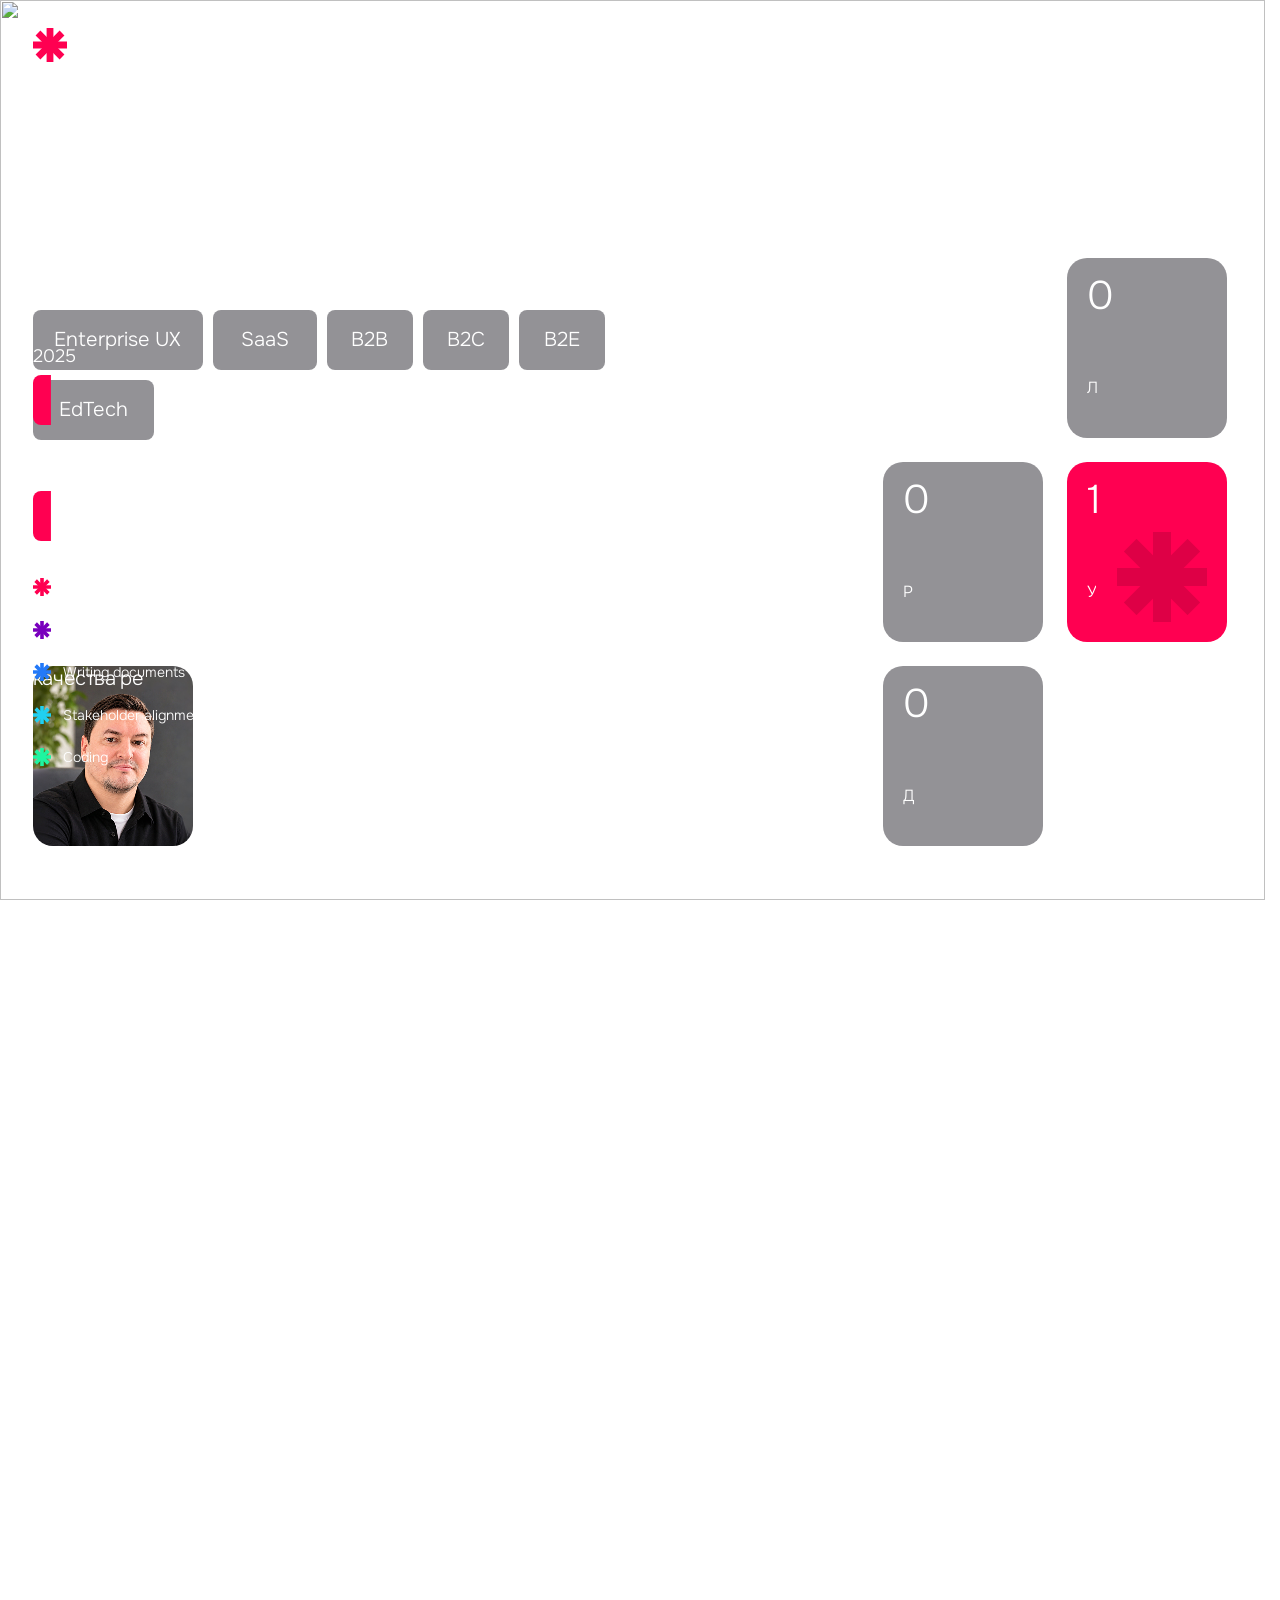
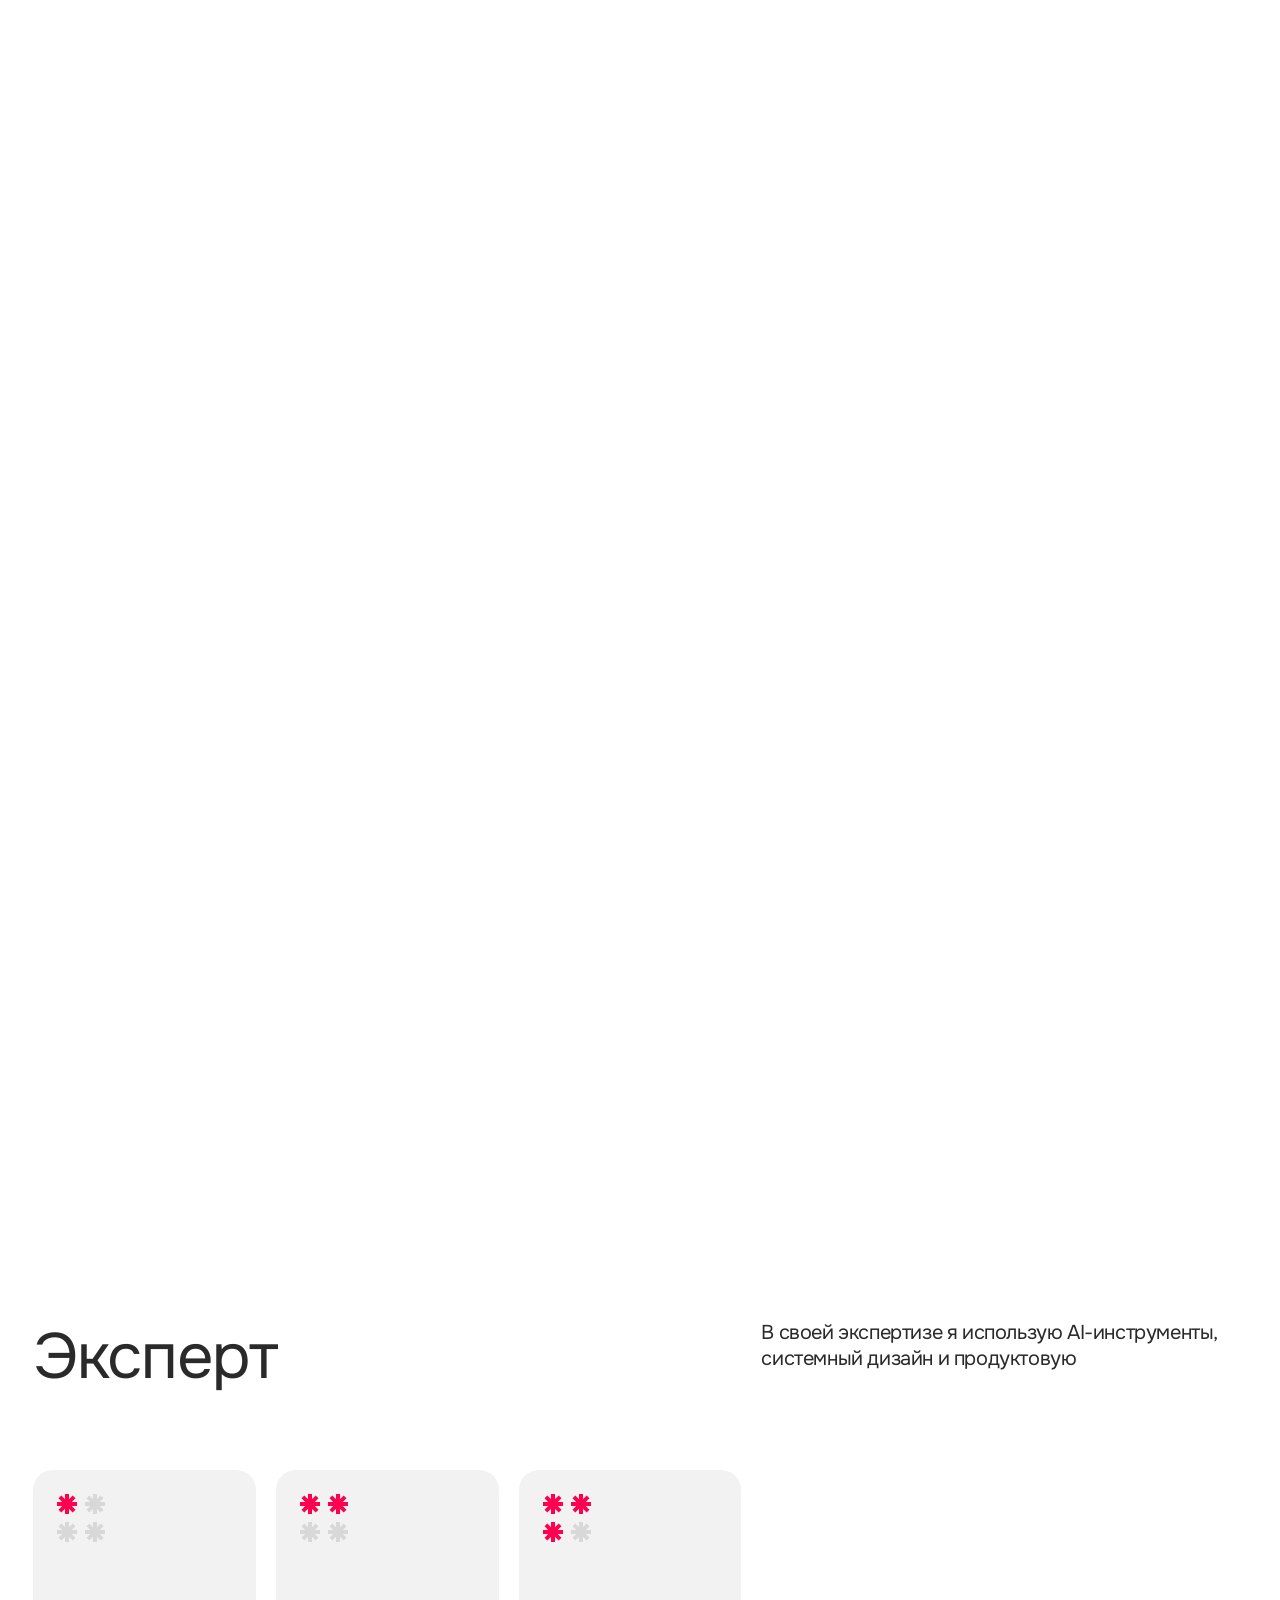
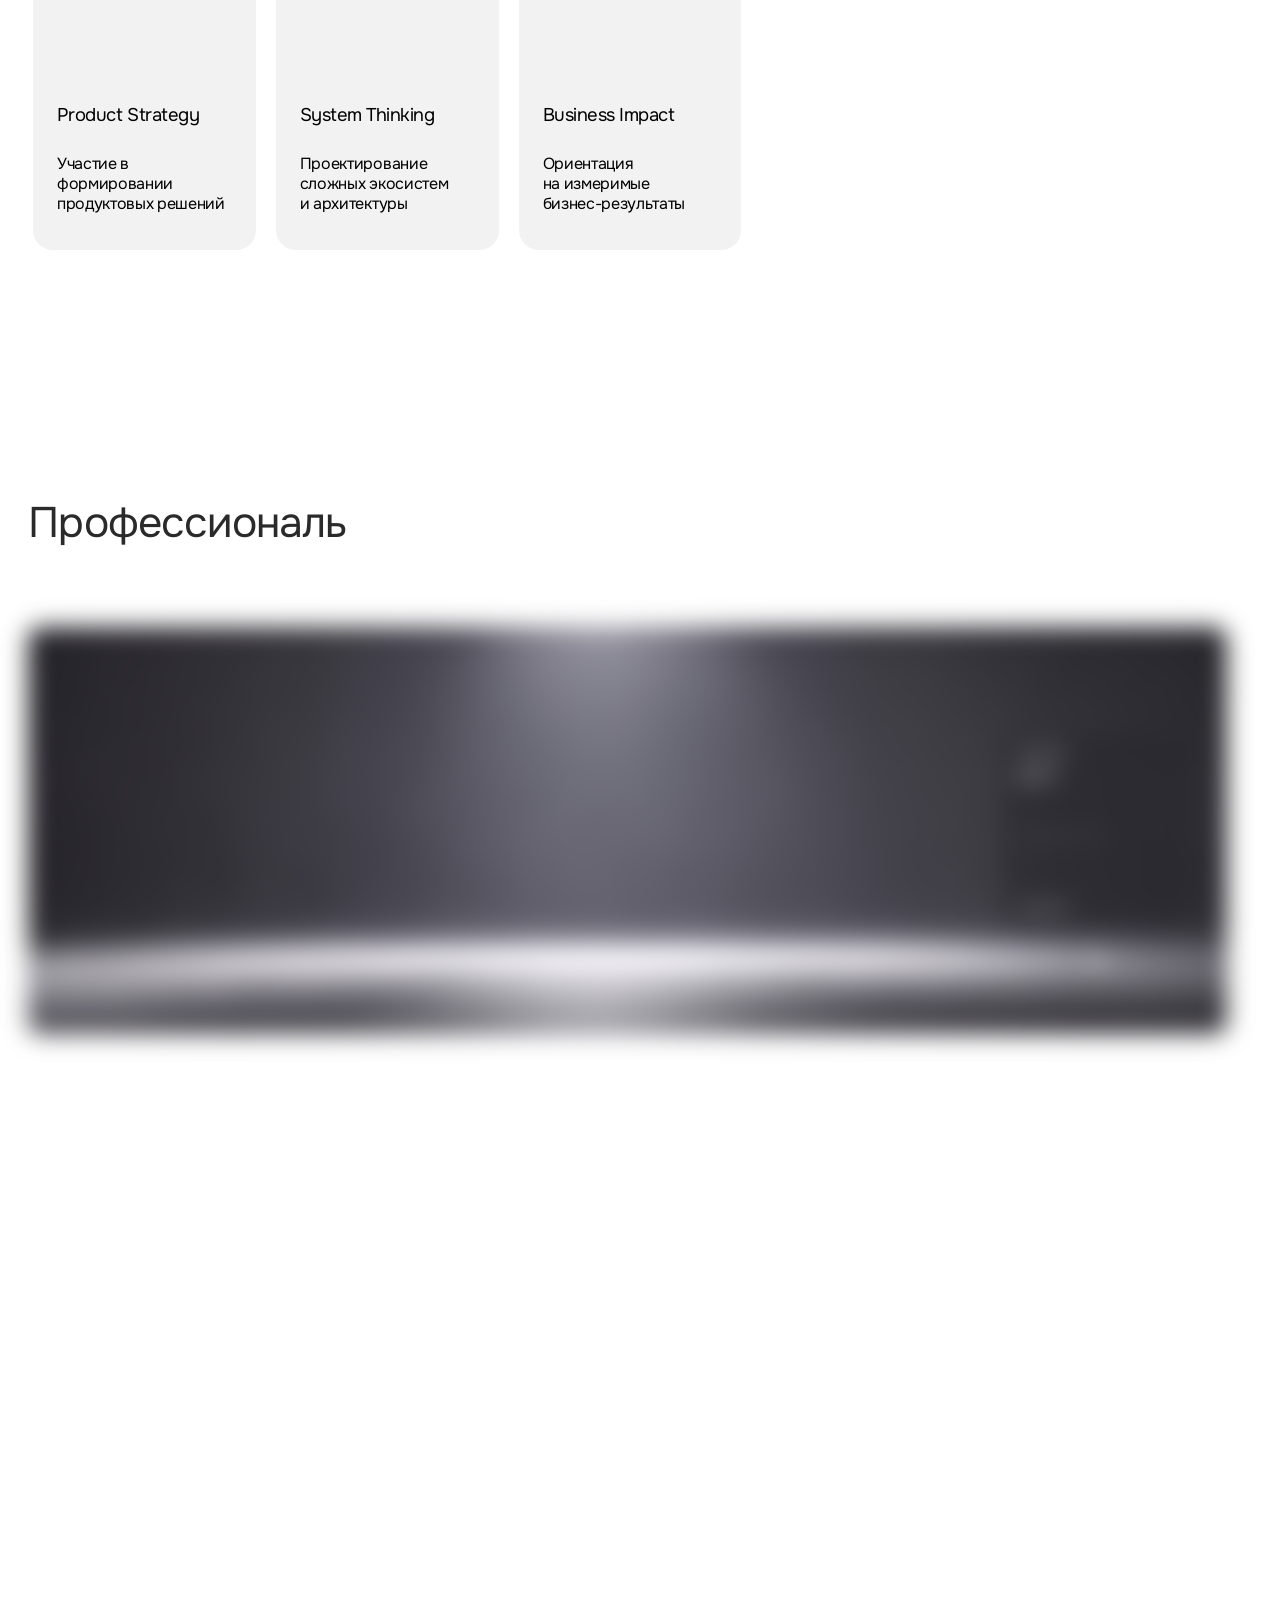
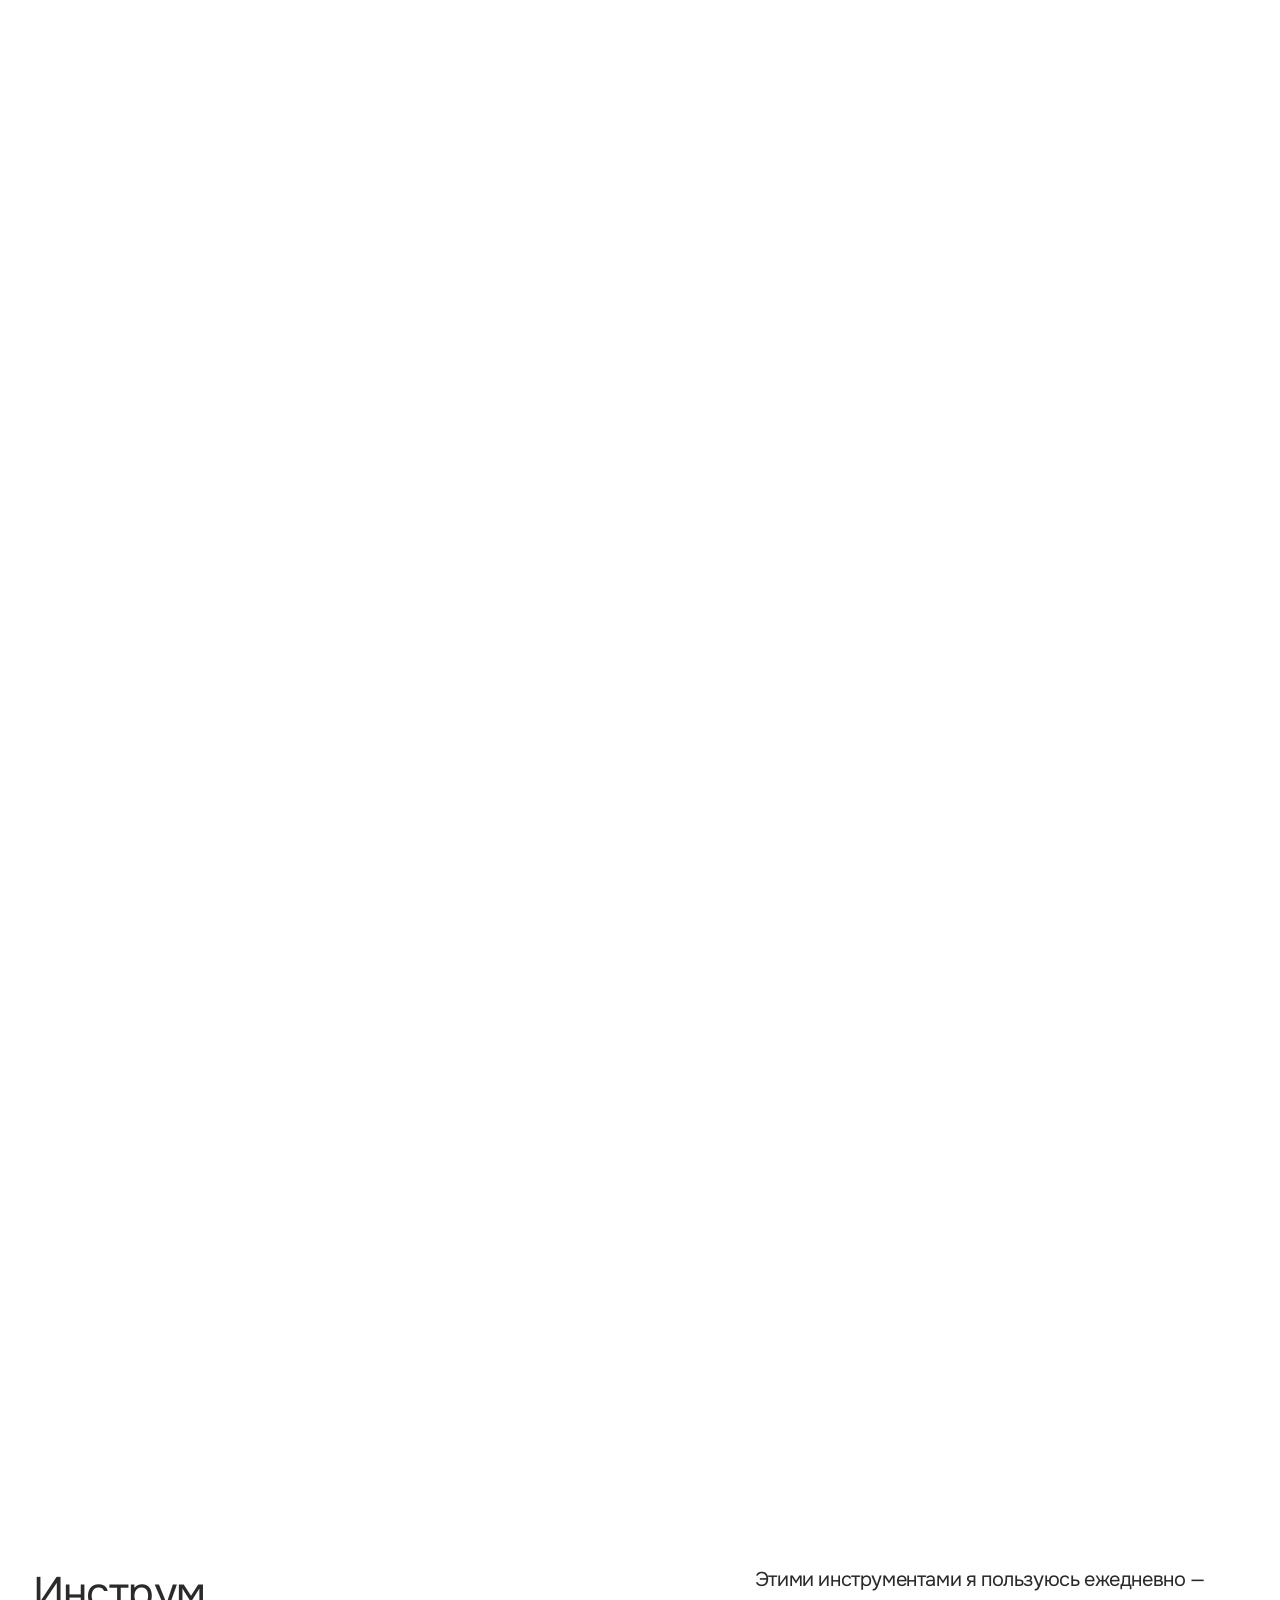
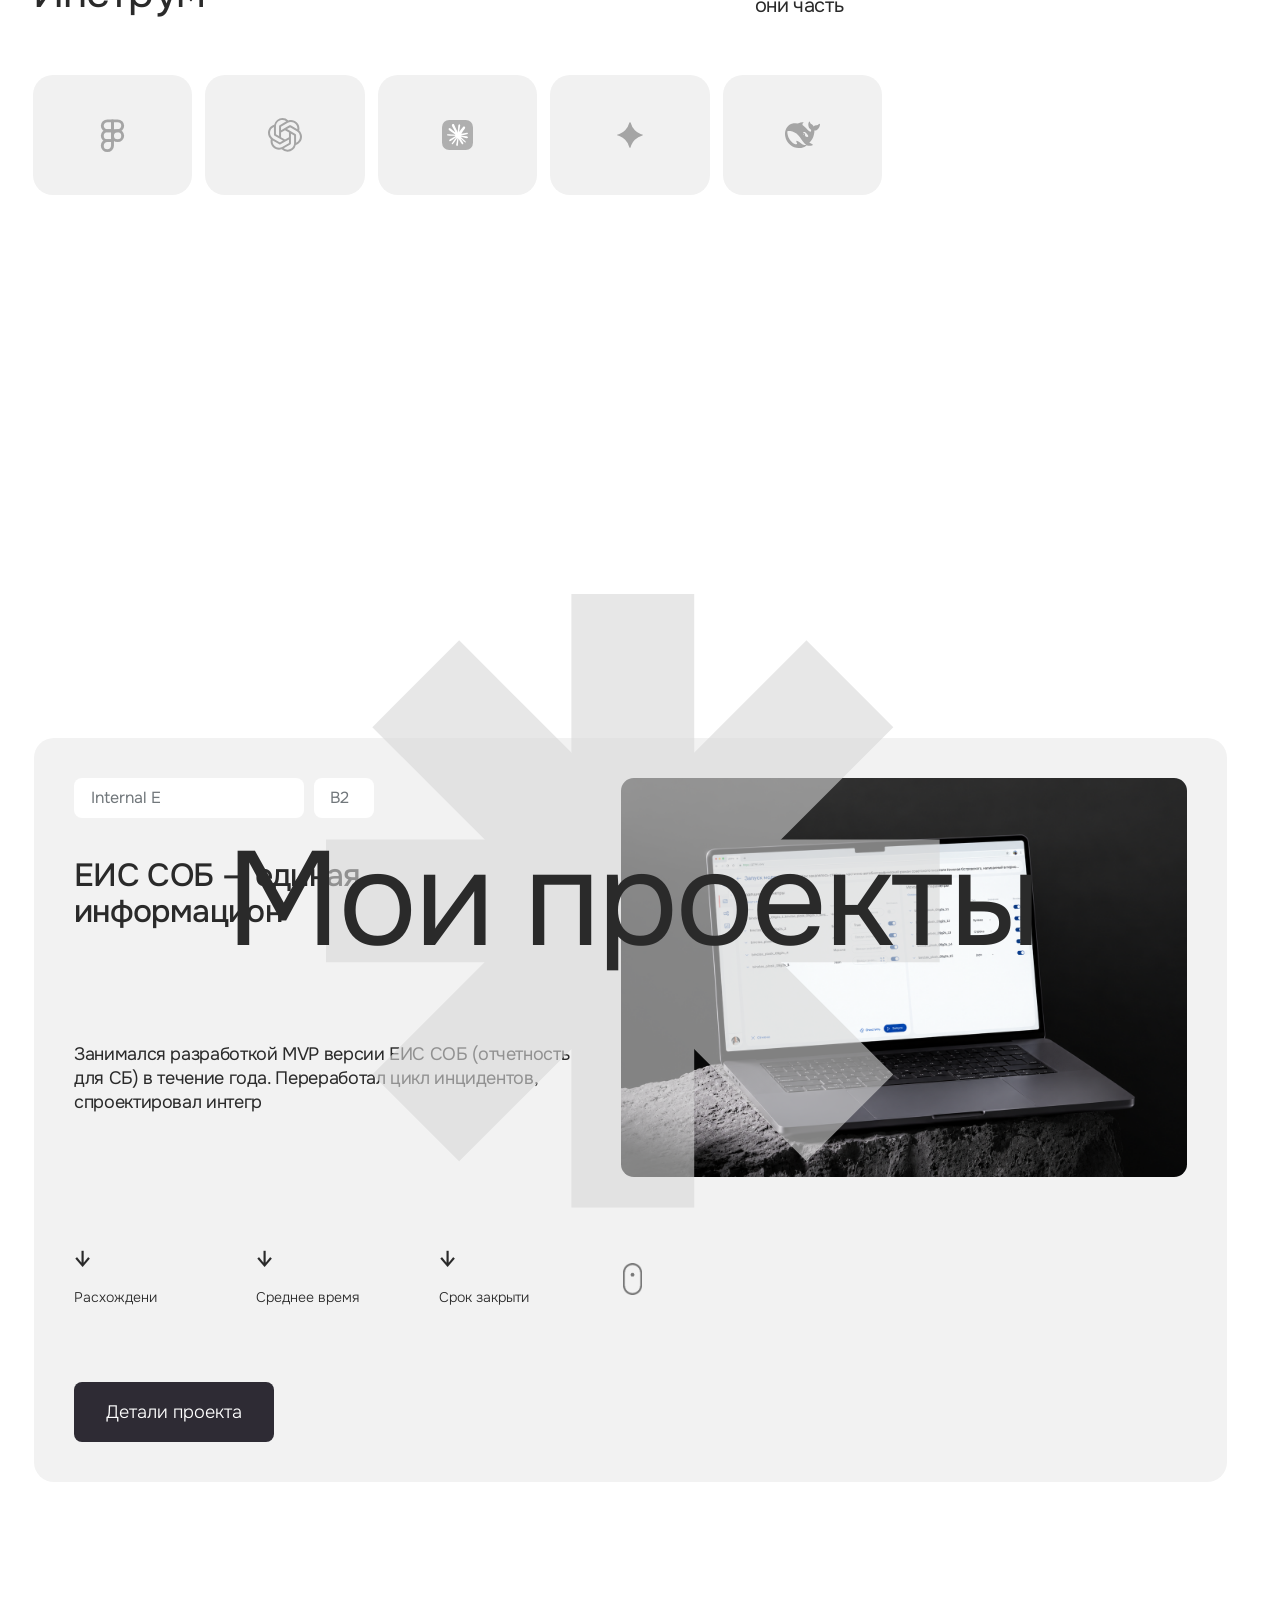
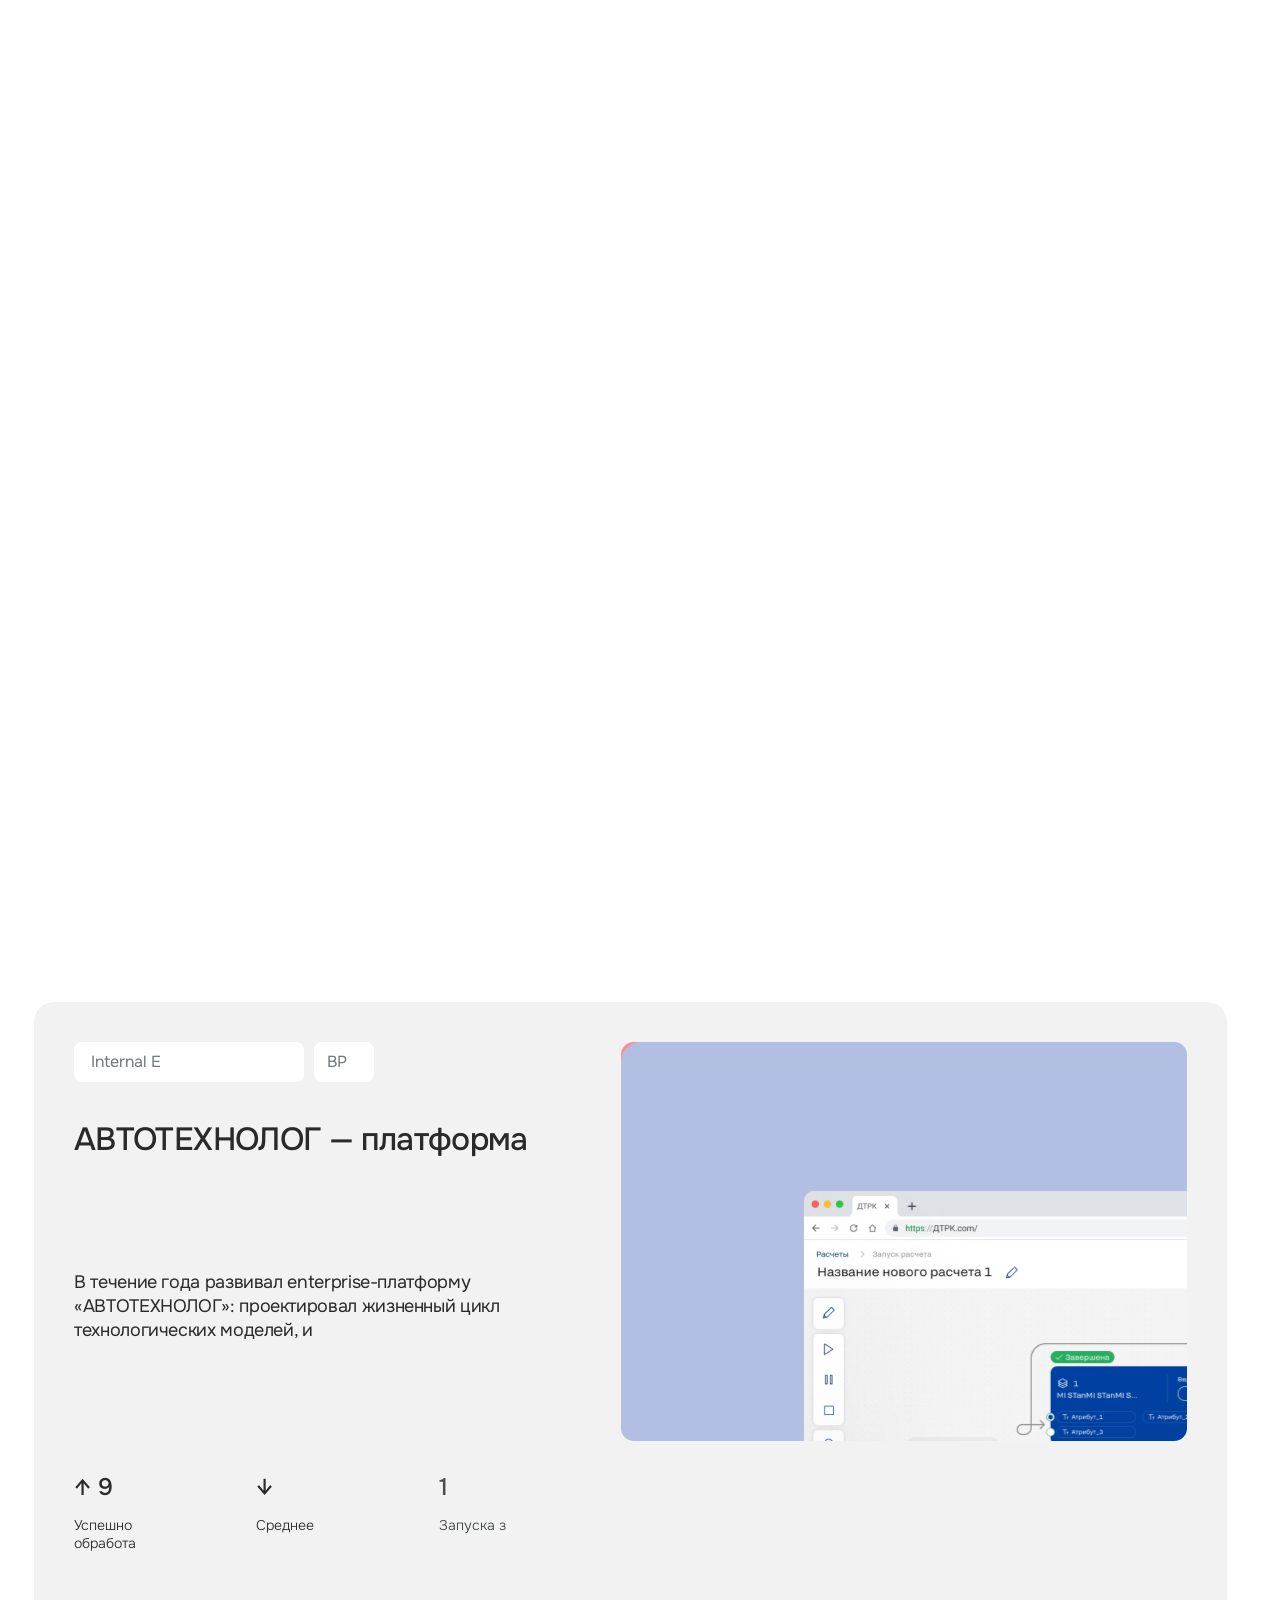
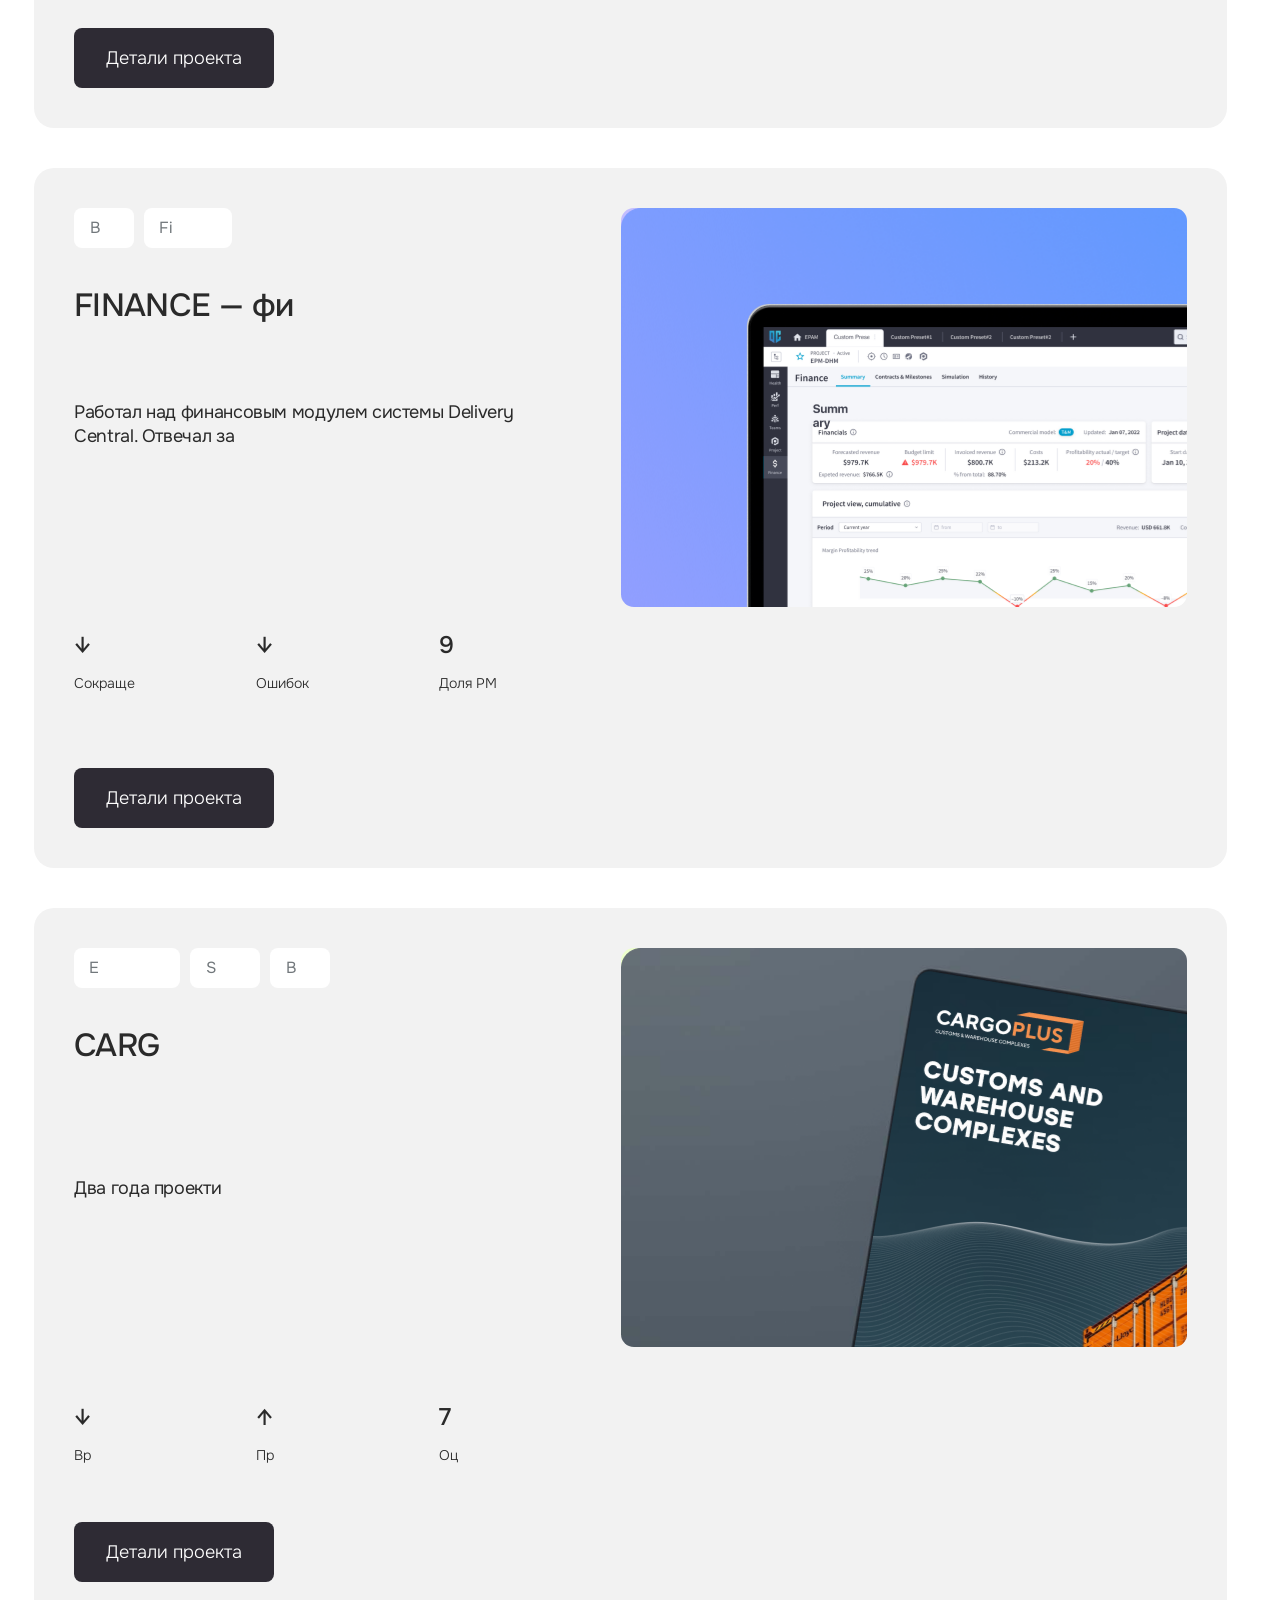
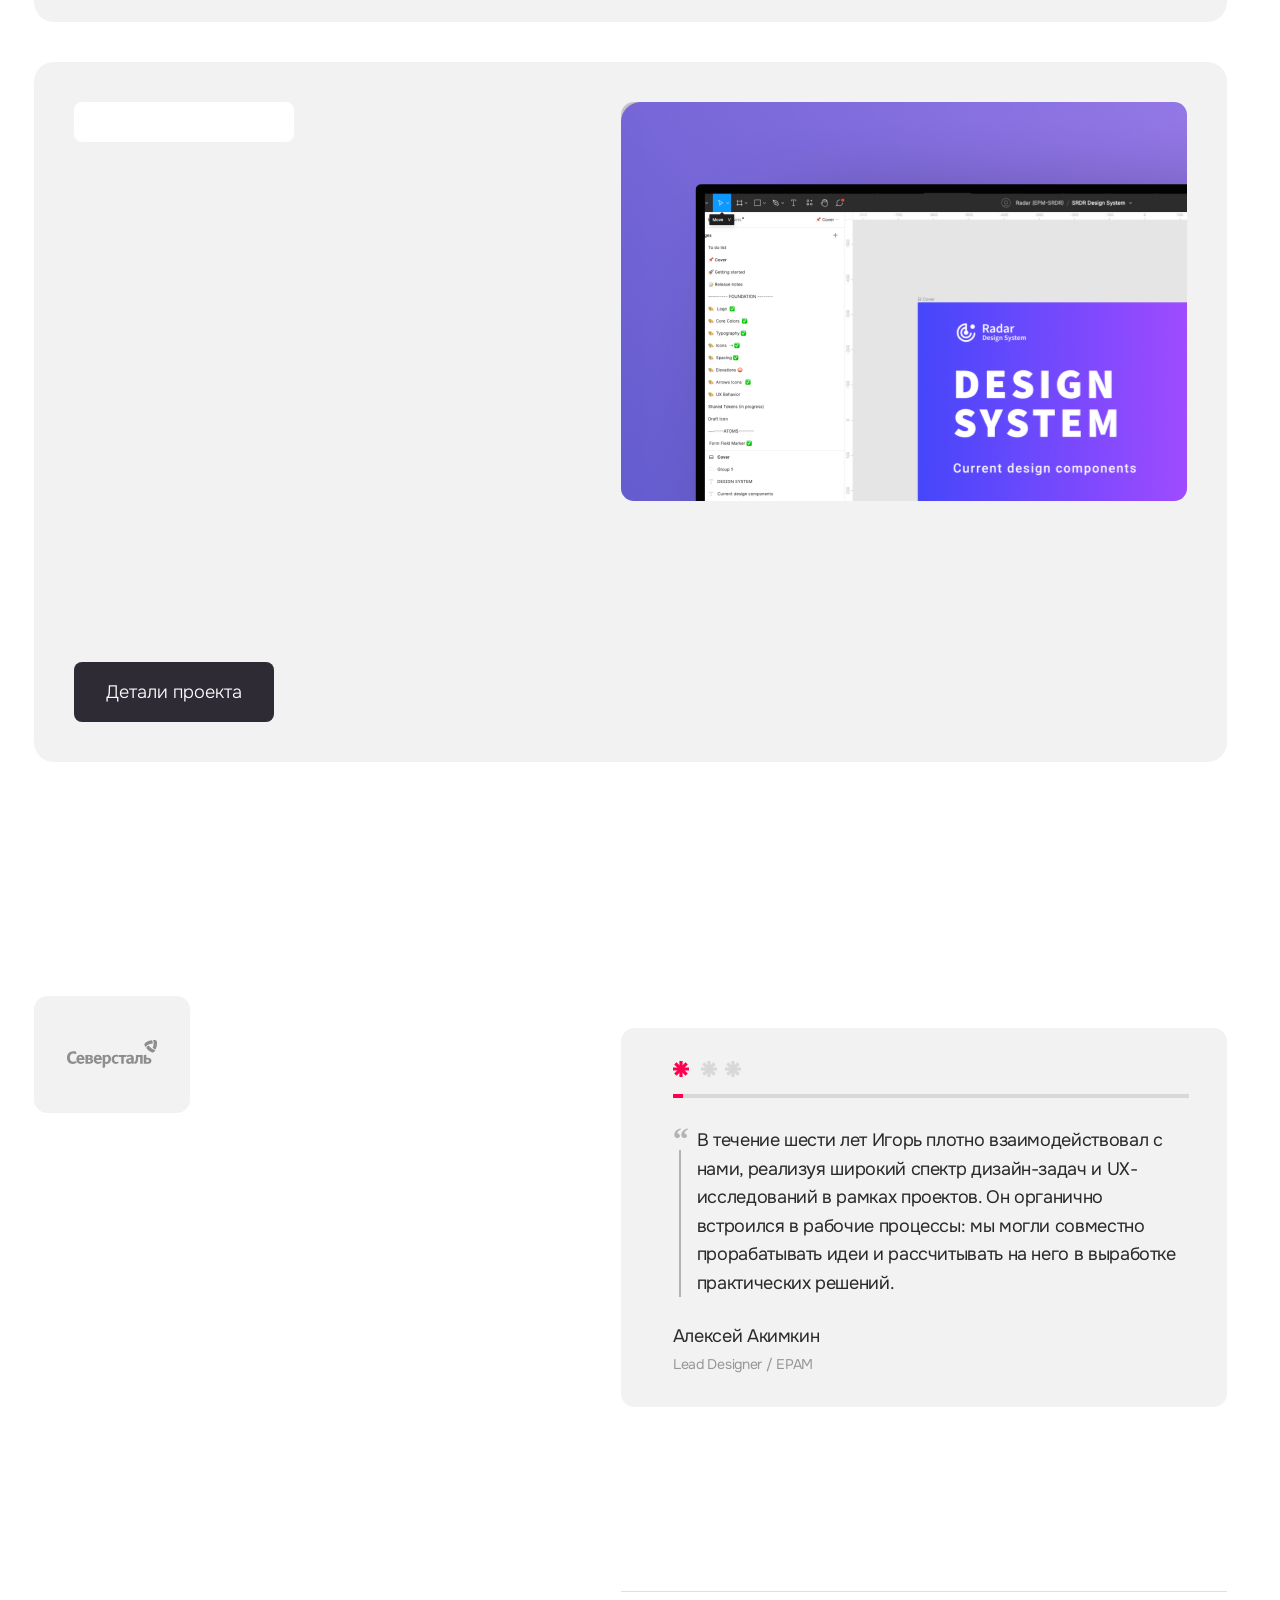
==== commit b31338b8: "Update portfolio content" ====
--- a/index.html
+++ b/index.html
@@ -32,10 +32,10 @@
   <link rel="preconnect" href="https://fonts.gstatic.com" crossorigin>
 
   <!-- Стили: порядок важен – токены → база → компоненты → секции. Перед выкладкой поднять ?v=N -->
-  <link rel="stylesheet" href="styles/tokens.css?v=8">
+  <link rel="stylesheet" href="styles/tokens.css?v=11">
   <link rel="stylesheet" href="styles/base.css?v=7">
   <link rel="stylesheet" href="styles/components.css?v=3">
-  <link rel="stylesheet" href="styles/sections.css?v=15">
+  <link rel="stylesheet" href="styles/sections.css?v=19">
   <link rel="stylesheet" href="styles/portfolio-content.css?v=9">
 
   <!-- 3D: Three.js через importmap, грузится лениво из js/scene.js только если на странице есть [data-scene] -->
--- a/styles/tokens.css
+++ b/styles/tokens.css
@@ -47,6 +47,7 @@
   --experience-muted: #666669;
   --experience-inset-start: 3.2vw;
   --section-inset-end: 3%;
+  --section-right-column: 48.5vw;
   --experience-inset-end: var(--section-inset-end);
   --experience-preview-size: 180px;
   --experience-preview-edge: 16px;
@@ -425,12 +426,14 @@
   --showcase-return-card-top: 179px;
   --showcase-spin: 32s;
   --design-values-ink: #2a2a2a;
-  --design-values-top: 95px;
-  --design-values-bottom: 49px;
-  --design-values-compact-padding: 14px;
-  --design-values-title-share: 51.36%;
-  --design-values-gap: 54px;
-  --design-values-text-gap: 20px;
+  --design-values-padding: clamp(96px, 9vw, 160px);
+  --design-values-bottom-trim: 100px;
+  --design-values-column-gap: clamp(48px, 7vw, 128px);
+  --design-values-row-padding: clamp(24px, 2.35vw, 40px);
+  --design-values-text-width: 65ch;
+  --design-values-title-width: 14ch;
+  --design-values-mark: clamp(64px, 6.25vw, 104px);
+  --design-values-rule-width: 1px;
   --design-values-name-type: 400 clamp(24px, 2.25vw, 32px)/1.1875 var(--font-hero-side);
   --design-values-description-type: 400 18px/24px var(--font-hero-side);
   --case-header-offset: 85px;
--- a/styles/sections.css
+++ b/styles/sections.css
@@ -740,25 +740,54 @@
 /* Что для меня важно */
 .design-values {
   display: grid;
-  grid-template-columns: var(--design-values-title-share) minmax(0, 1fr);
+  grid-template-columns: minmax(0, 5fr) minmax(0, 7fr);
   align-items: start;
-  padding-block: var(--design-values-top) var(--design-values-bottom);
+  column-gap: var(--design-values-column-gap);
+  padding-block: var(--design-values-padding) max(var(--space-16), calc(var(--design-values-padding) - var(--design-values-bottom-trim)));
   padding-inline: var(--hero-design-inset) var(--section-inset-end);
   background: var(--color-bg-page);
   color: var(--design-values-ink);
 }
-.design-values__title, .design-values__description { text-wrap: wrap; }
-.design-values__title { padding-inline-end: var(--space-24); }
-.design-values__list { display: grid; gap: var(--design-values-gap); }
-.design-values__name { margin-block-end: var(--design-values-text-gap); }
+.design-values__title {
+  display: grid;
+  justify-items: start;
+  gap: var(--space-48);
+  max-inline-size: var(--design-values-title-width);
+  text-wrap: balance;
+}
+.design-values__title::after {
+  content: "";
+  inline-size: var(--design-values-mark);
+  aspect-ratio: 1;
+  background: var(--hero-pink);
+  mask: url("../assets/img/loader/brand-mark.svg") center / contain no-repeat;
+}
+.has-motion .design-values__title::after {
+  animation: loader-mark-turn var(--hero-stat-mark-period) linear infinite;
+}
+.design-values__list { display: grid; border-block-end: var(--design-values-rule-width) solid var(--color-line); }
+.design-values__list li {
+  display: grid;
+  gap: var(--space-16);
+  padding-block: var(--design-values-row-padding);
+  border-block-start: var(--design-values-rule-width) solid var(--color-line);
+}
+.design-values__description { max-inline-size: var(--design-values-text-width); text-wrap: pretty; }
 @media (max-width: 768px) {
   .design-values {
     grid-template-columns: minmax(0, 1fr);
     gap: var(--space-32);
-    padding-block: var(--design-values-compact-padding) 0;
-  }
-  .design-values__list { gap: var(--space-32); }
-  .design-values__name { margin-block-end: var(--space-12); }
+    padding-block: var(--space-64) var(--space-16);
+  }
+  .design-values__title {
+    grid-template-columns: minmax(0, 1fr) auto;
+    align-items: start;
+    gap: var(--space-16);
+    max-inline-size: none;
+    text-wrap: wrap;
+  }
+  .design-values__title::after { inline-size: var(--space-40); }
+  .design-values__list li { gap: var(--space-12); }
 }
 
 /* Ключевые клиенты и рекомендации */
@@ -1269,6 +1298,9 @@
   align-self: start;
   aspect-ratio: var(--showcase-media-ratio);
   overflow: clip;
+  background-position: center;
+  background-repeat: no-repeat;
+  background-size: cover;
   mask: url("../assets/img/projects/showcase-mask.svg") center / 100% 100% no-repeat;
 }
 .showcase__media img { position: absolute; inset: 0 auto auto 0; inline-size: 100%; }
@@ -1276,6 +1308,20 @@
 .showcase__media--lilac { background: var(--showcase-lilac); }
 .showcase__media--lime { background: var(--showcase-lime); }
 .showcase__media--gray { background: var(--showcase-gray); }
+@media (min-width: 1001px) {
+  .design-values, .proof {
+    padding-inline-start: var(--showcase-inset);
+  }
+  .design-values {
+    grid-template-columns: minmax(0, calc(var(--section-right-column) - var(--showcase-inset) - var(--design-values-column-gap))) minmax(0, 1fr);
+  }
+  .proof {
+    grid-template-columns: minmax(0, calc(var(--section-right-column) - var(--showcase-inset) - var(--proof-columns-gap))) minmax(0, 1fr);
+  }
+  .showcase__card {
+    grid-template-columns: minmax(0, calc(var(--section-right-column) - var(--showcase-inset) - var(--showcase-padding) - var(--showcase-card-gap))) minmax(0, 1fr);
+  }
+}
 @media (max-width: 1000px) {
   .showcase { --showcase-heading-top: var(--space-64); }
   .showcase__card { grid-template-columns: minmax(0, 1fr); min-block-size: 0; padding: var(--space-24); }
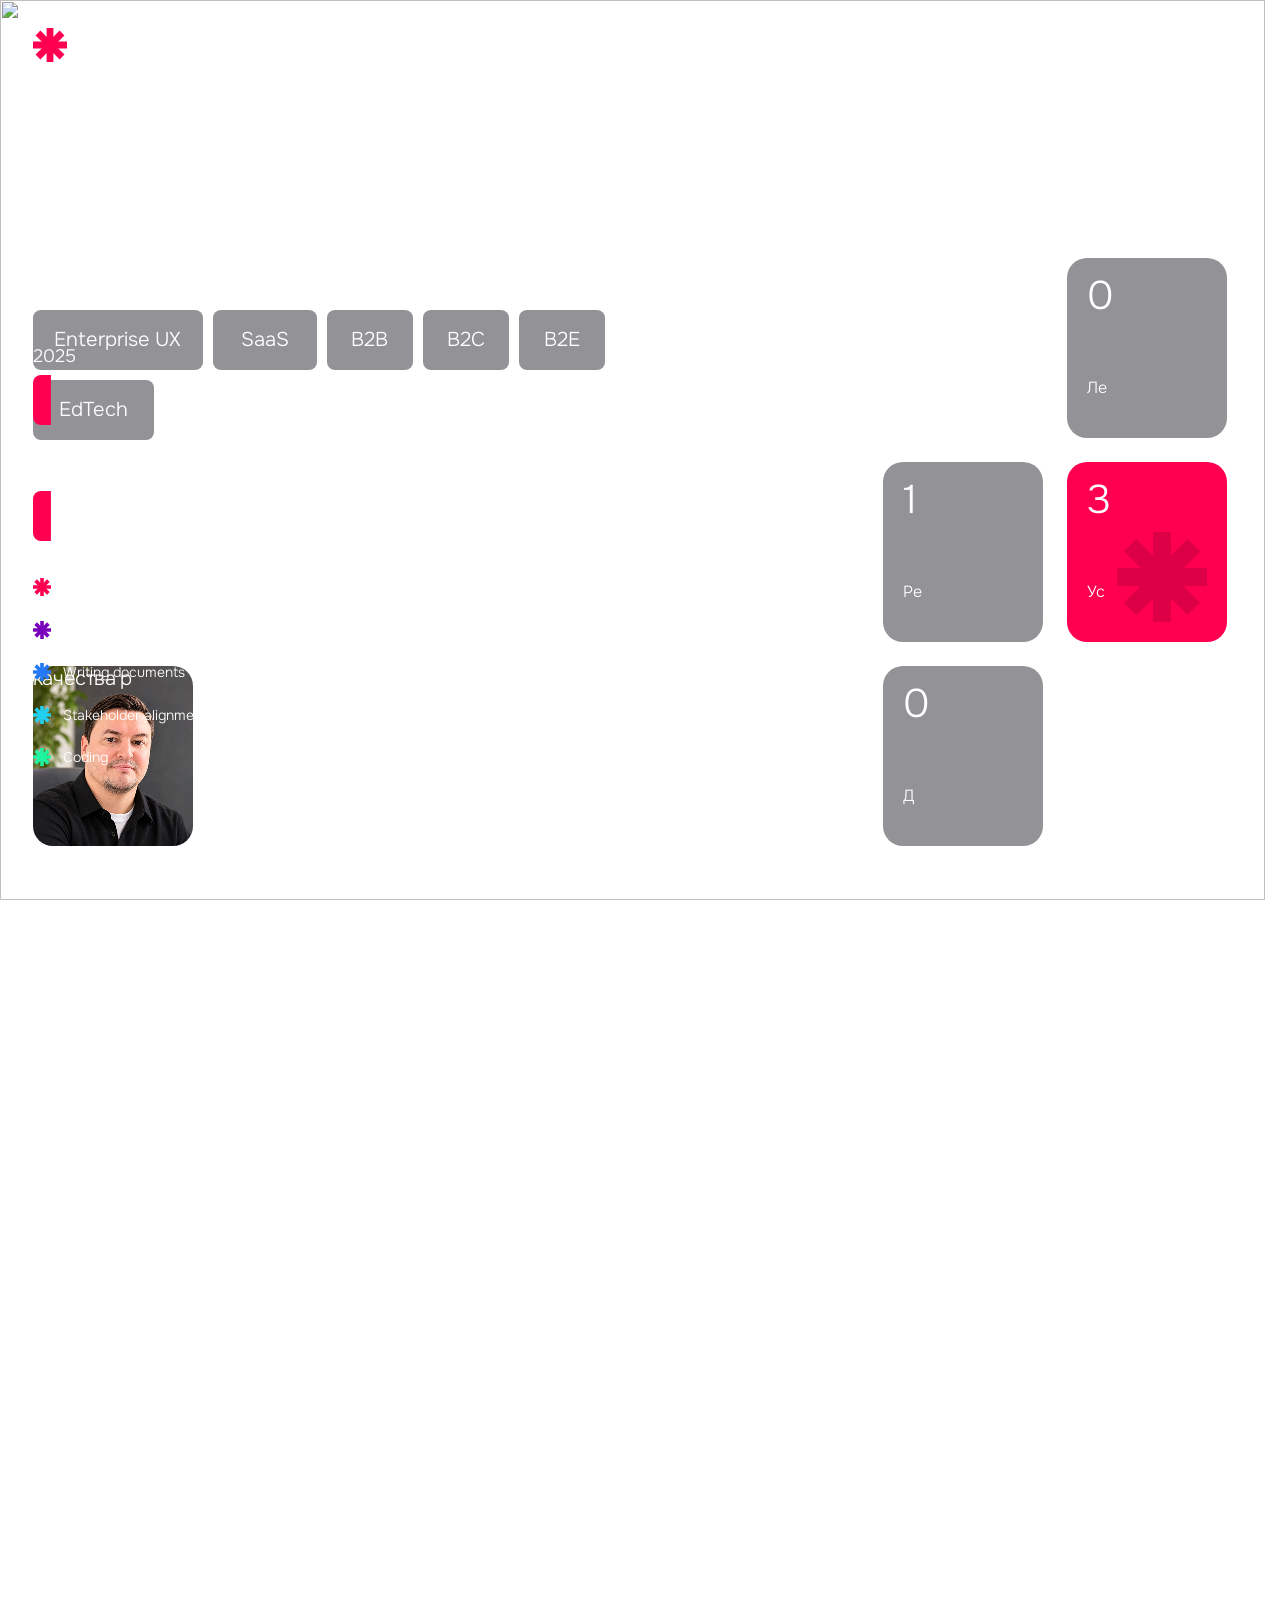
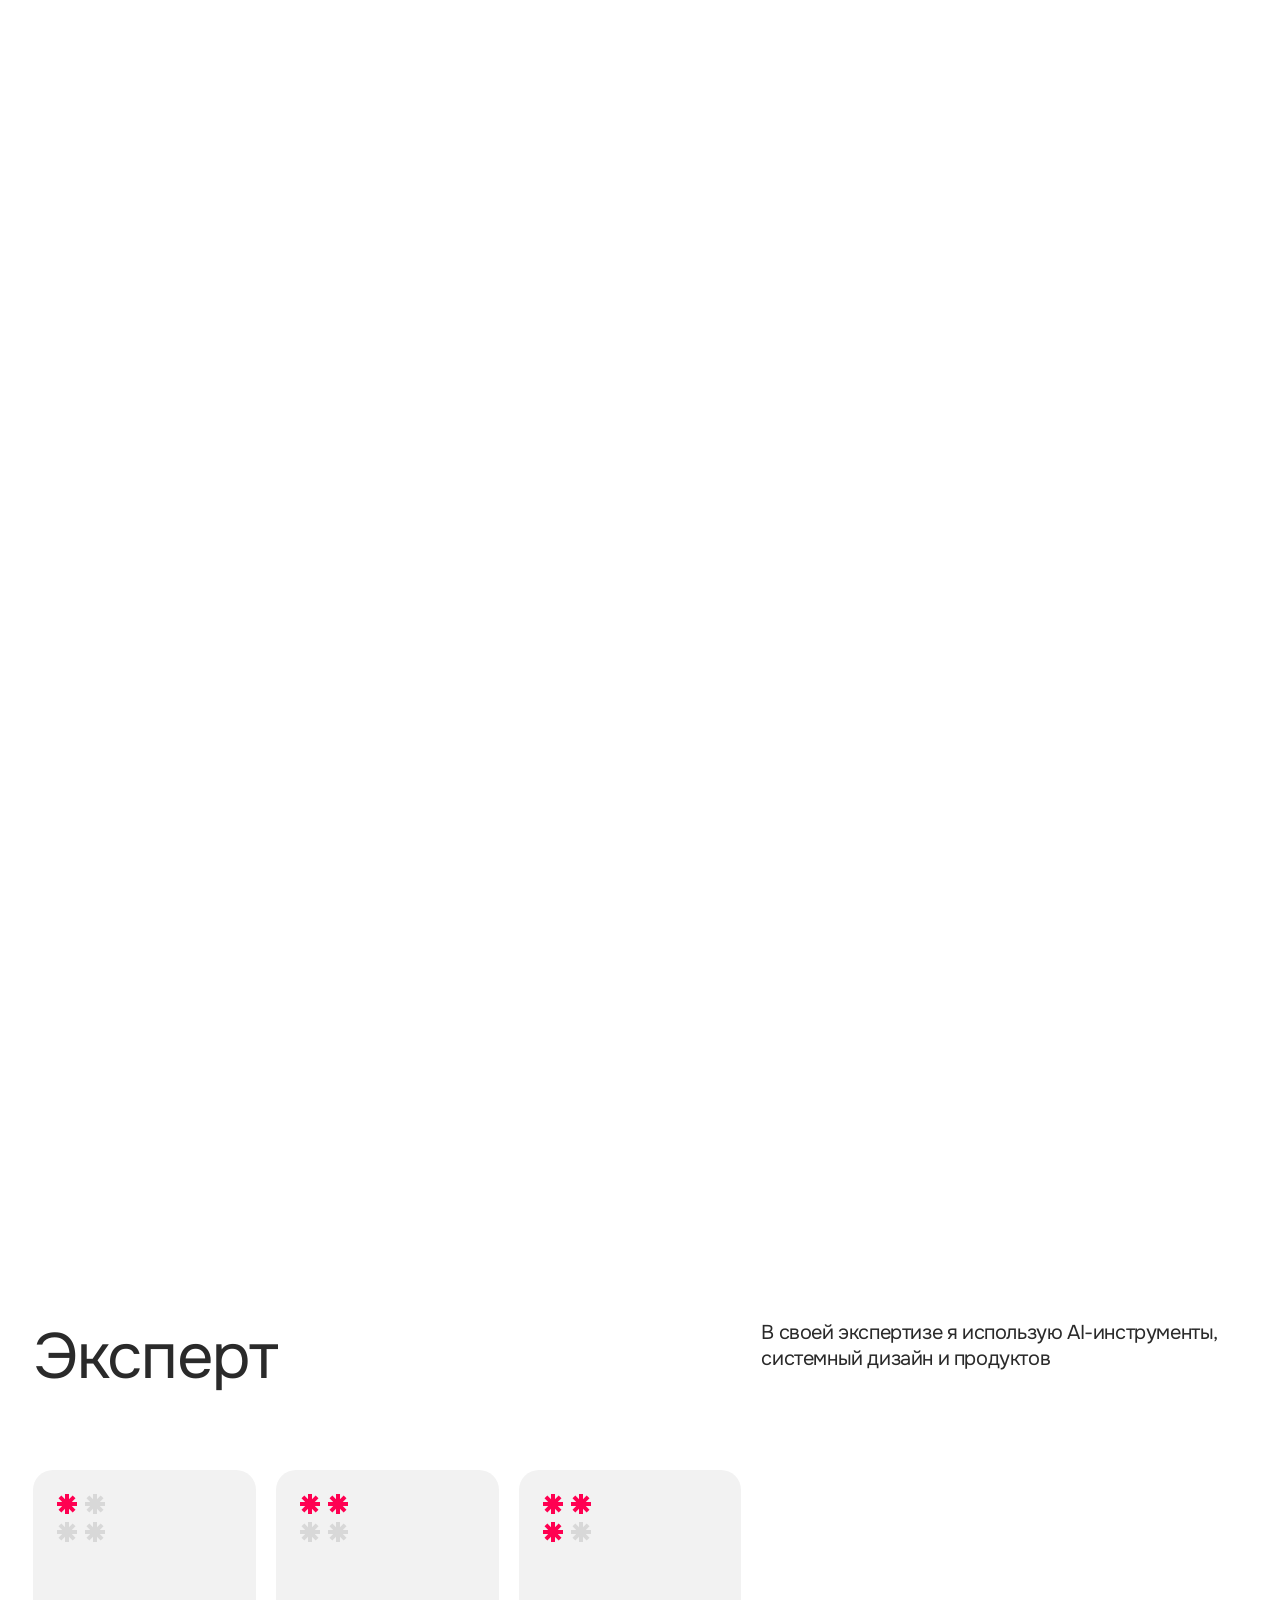
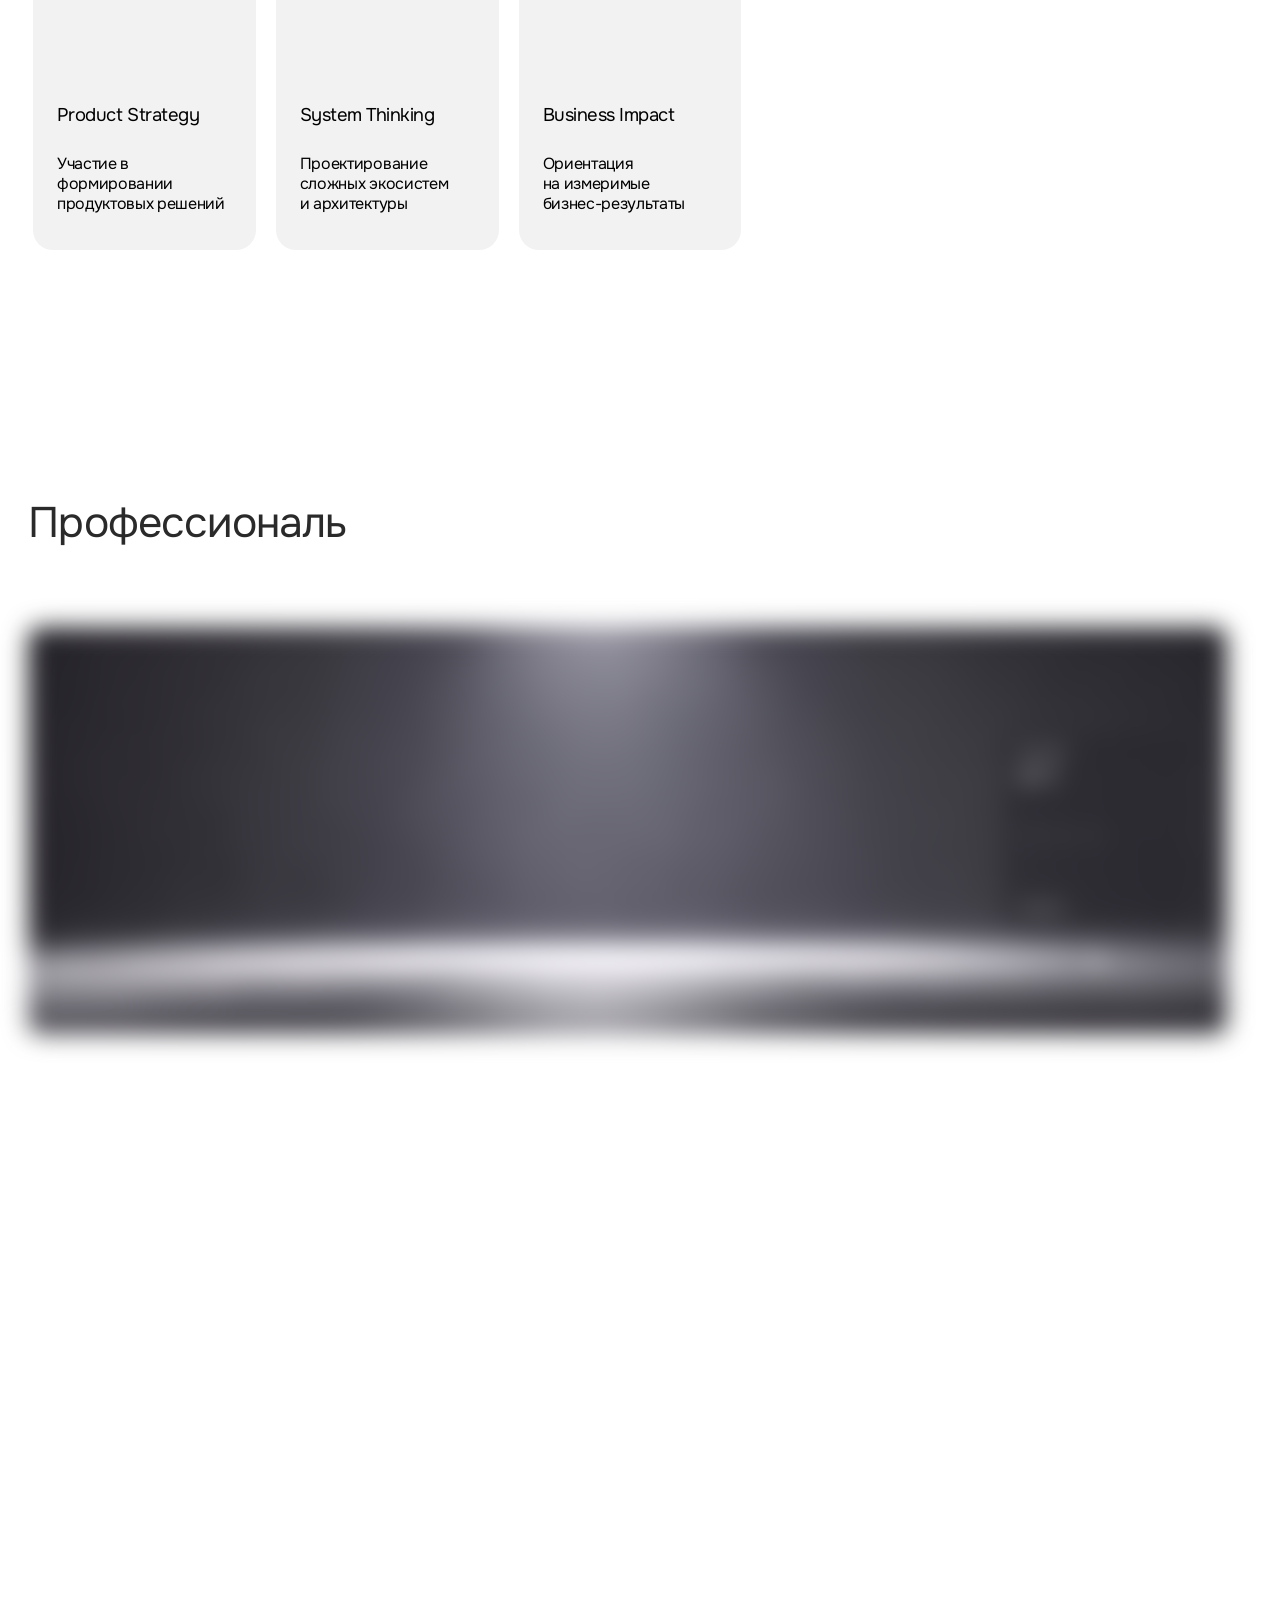
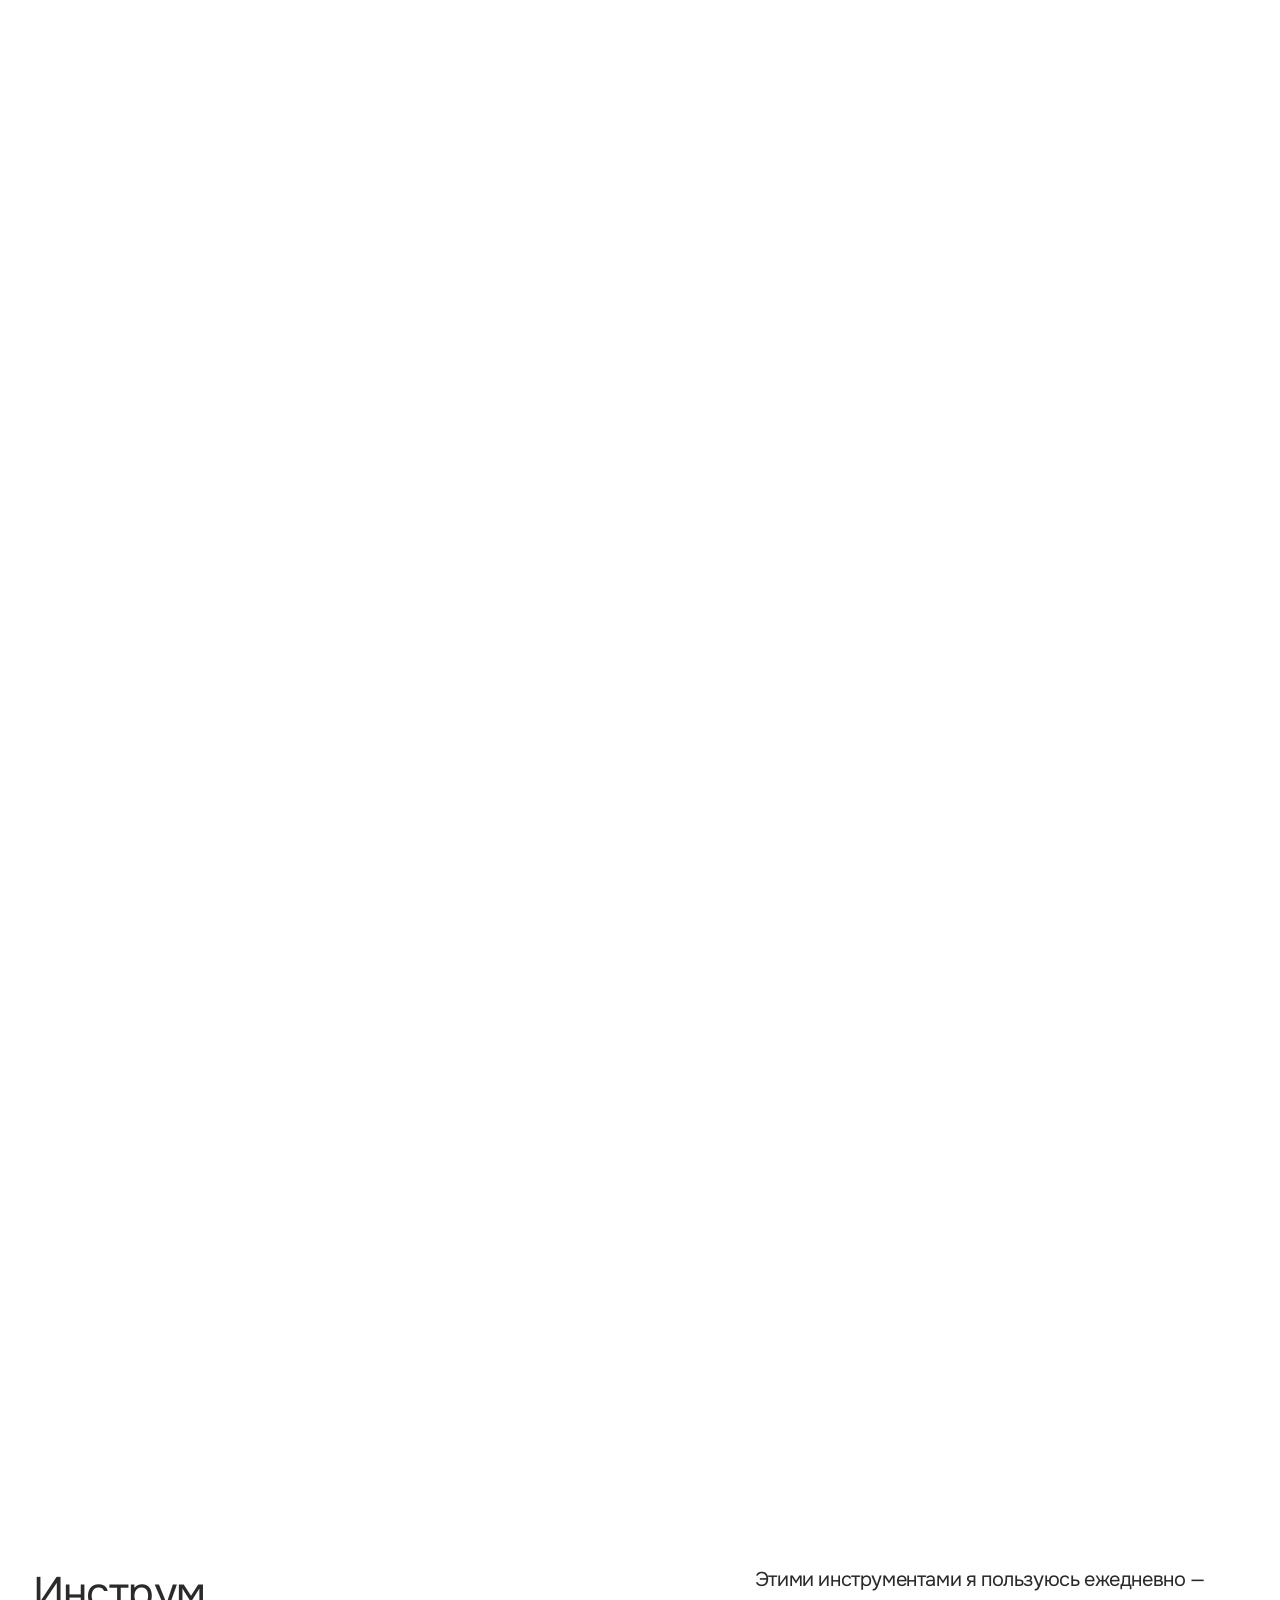
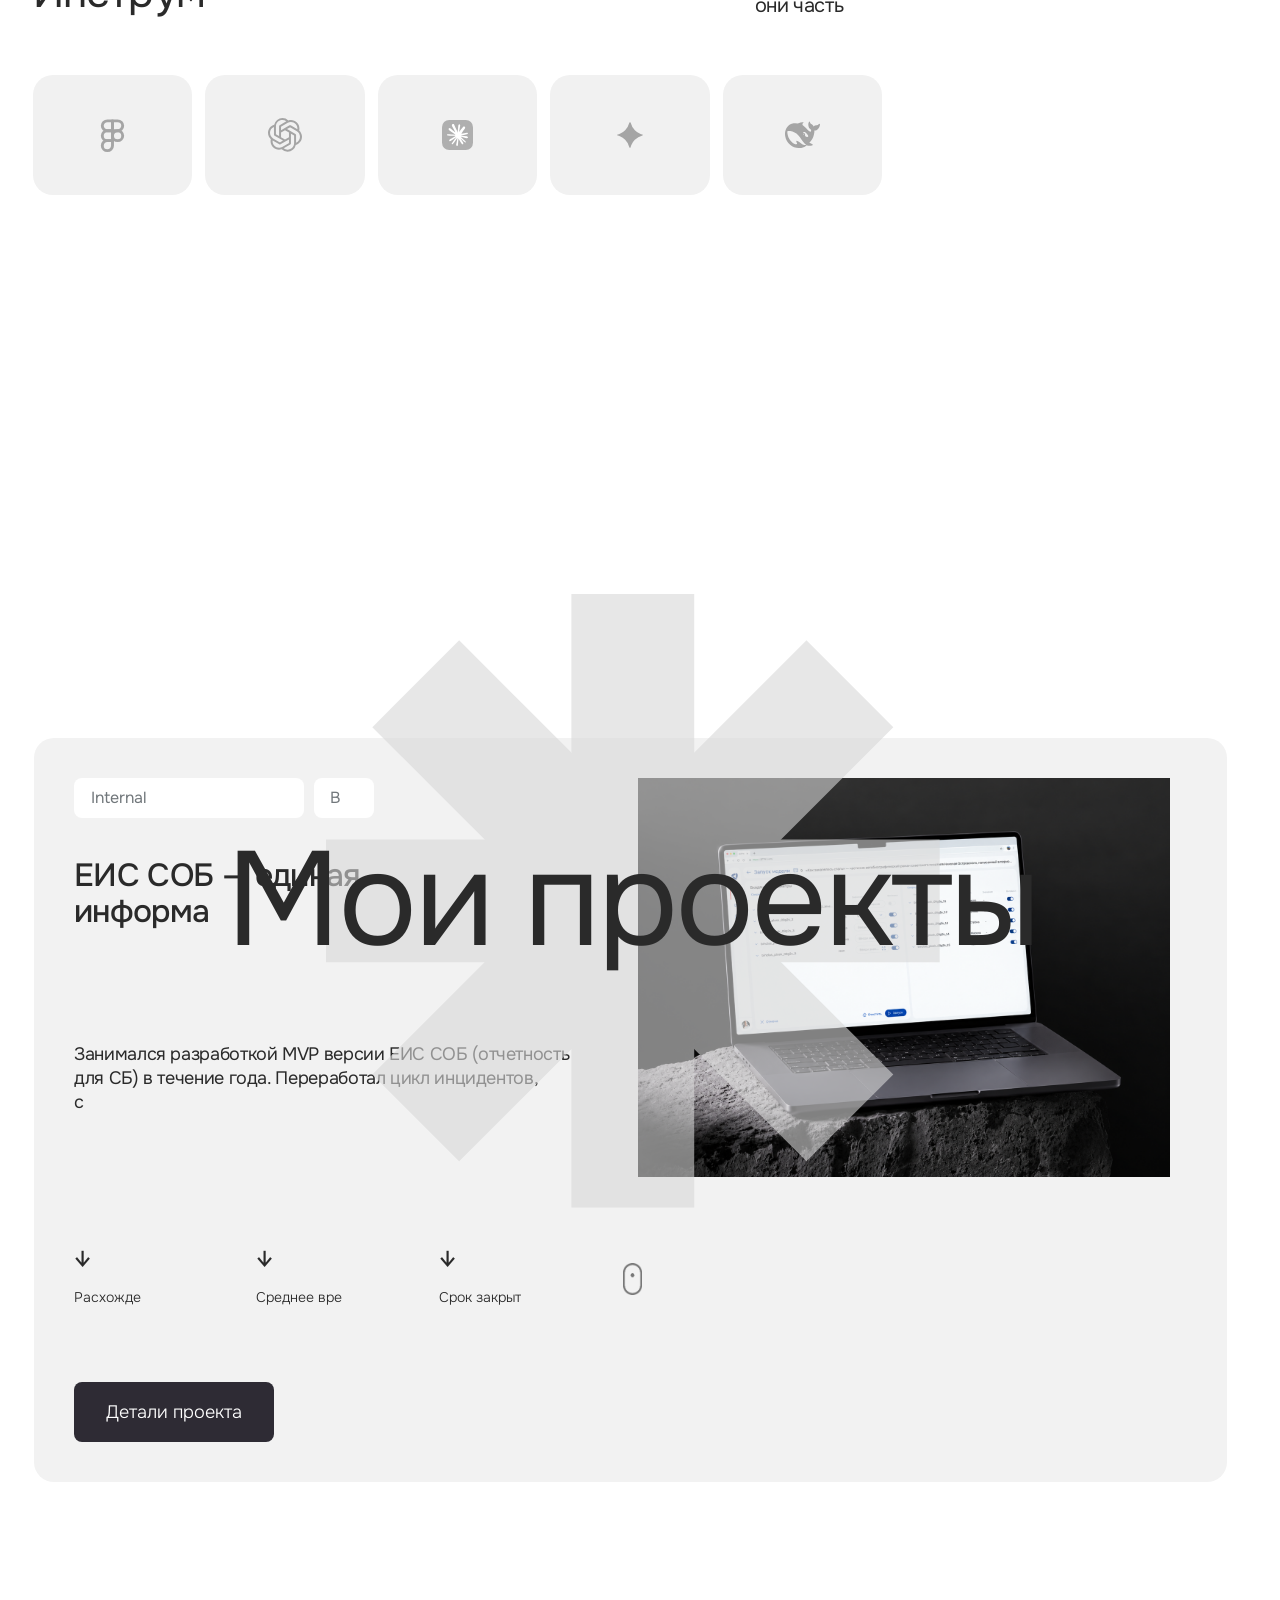
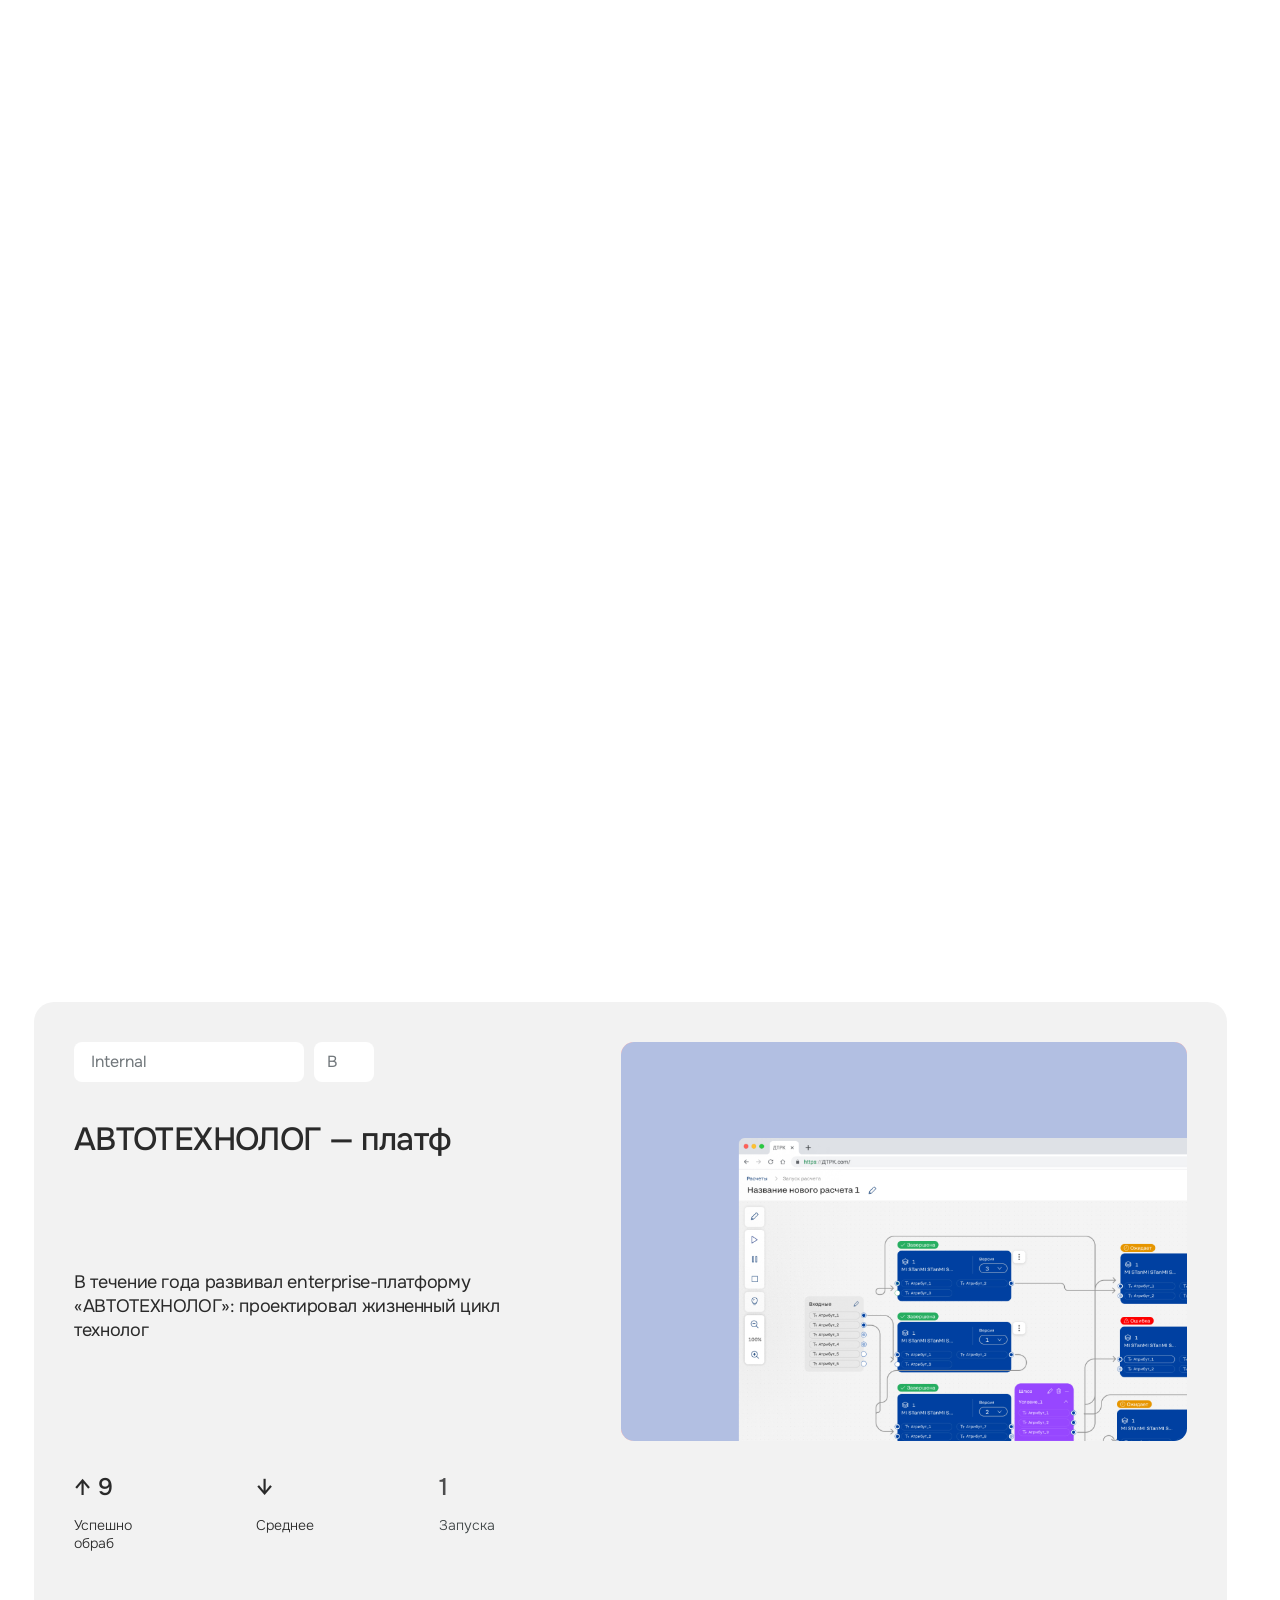
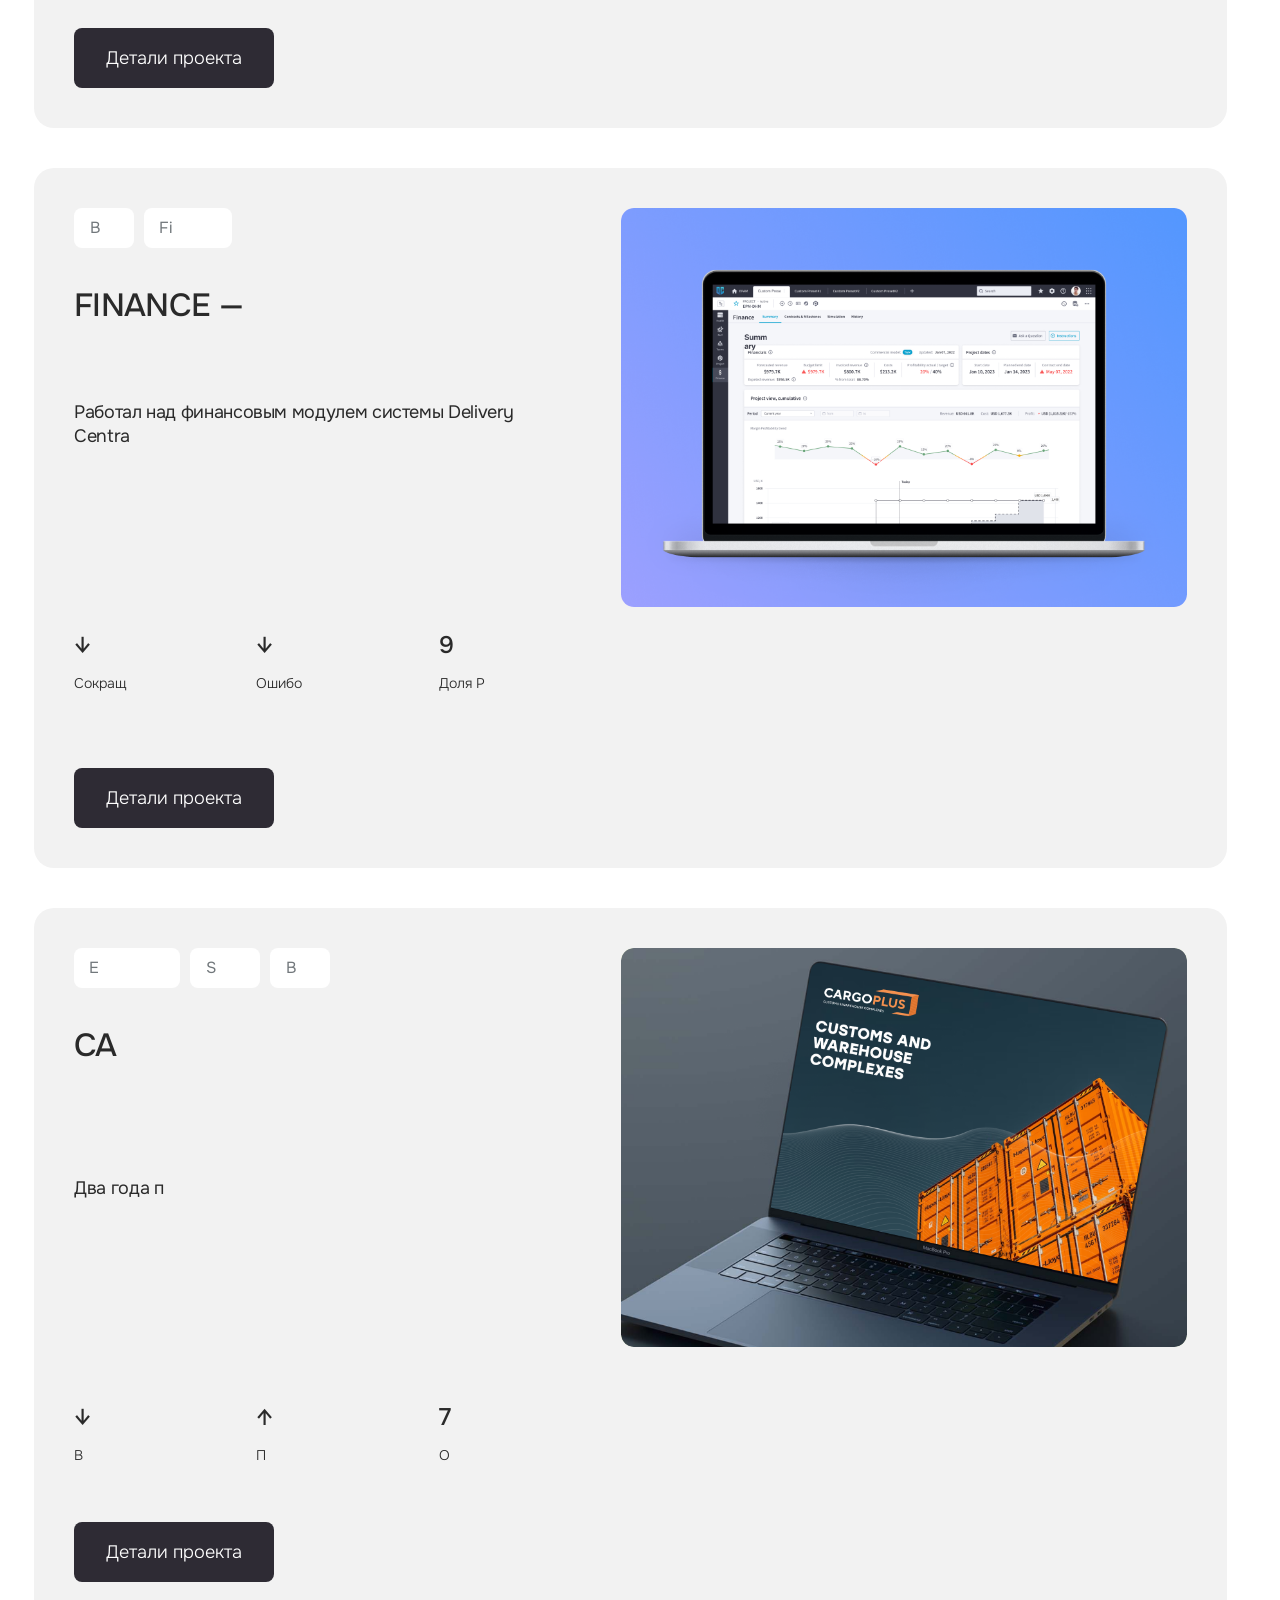
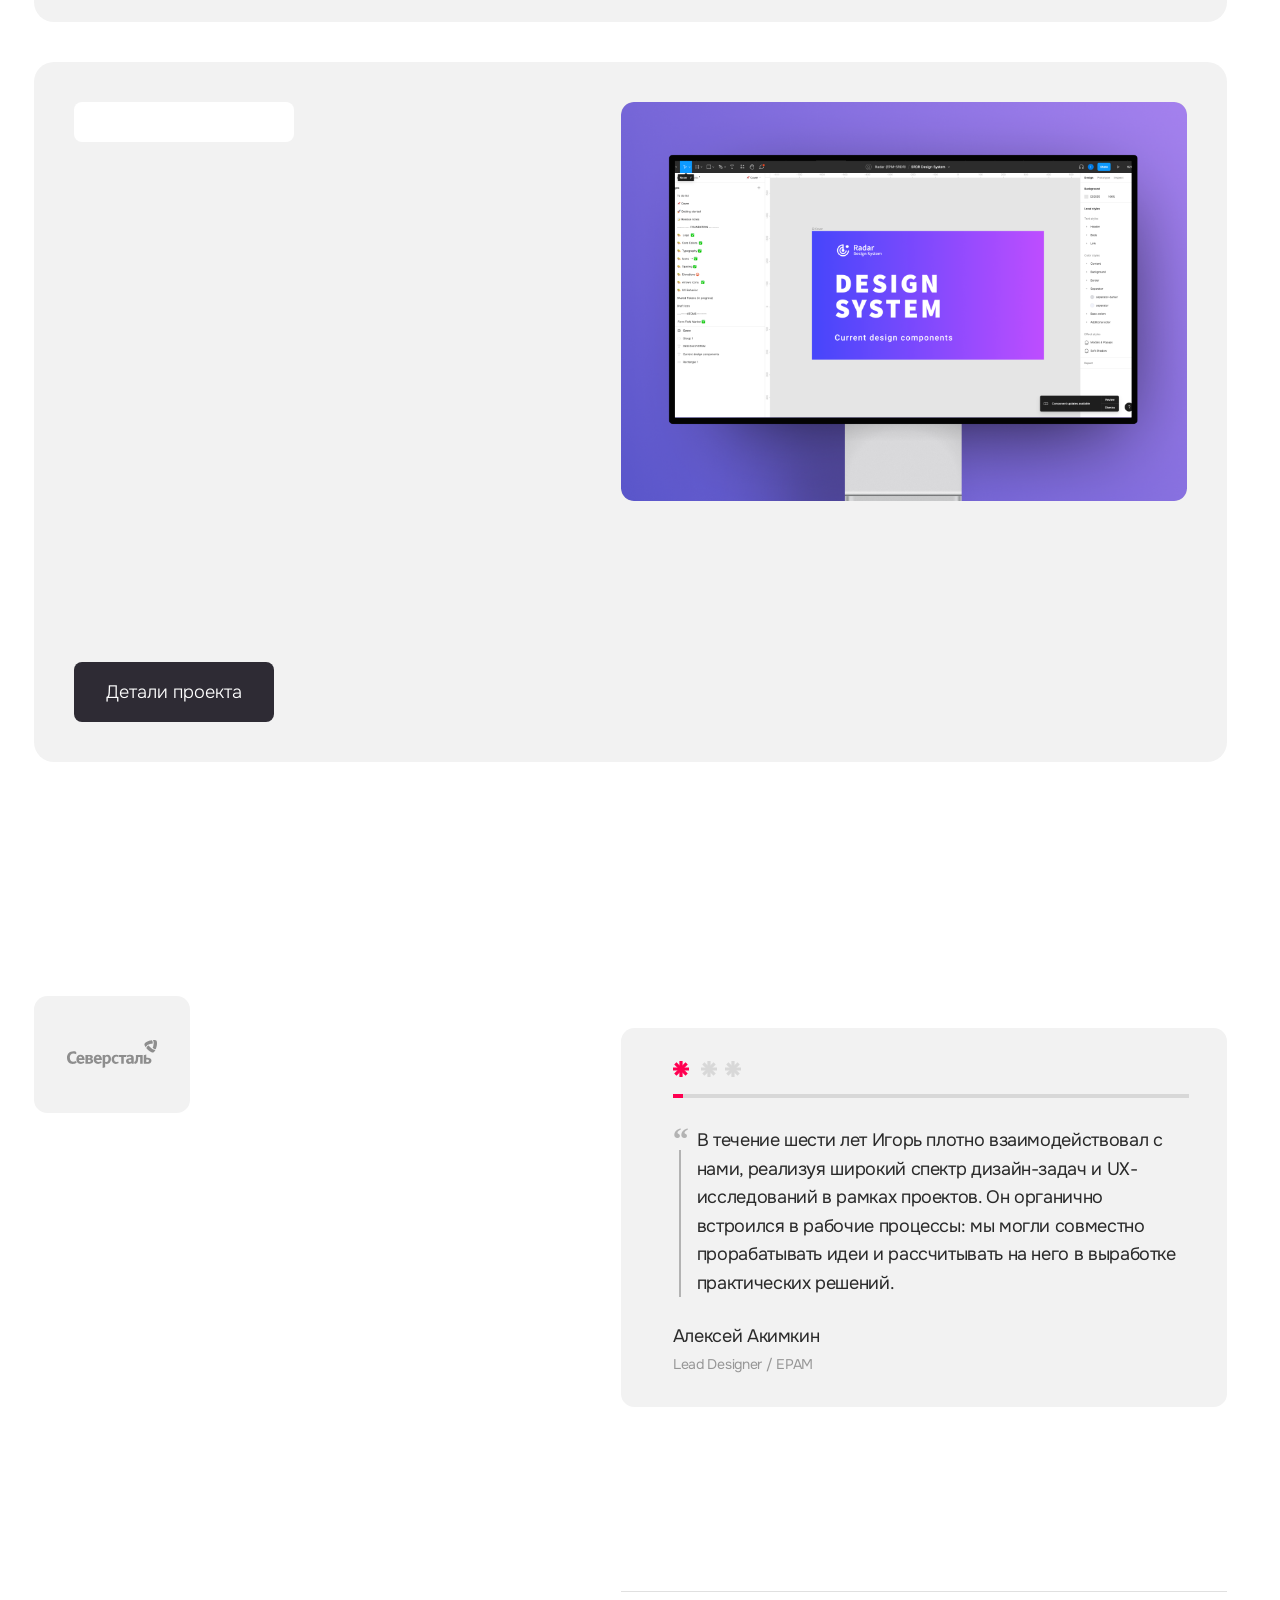
==== commit 973f5d1a: "Update portfolio content" ====
--- a/index.html
+++ b/index.html
@@ -35,7 +35,7 @@
   <link rel="stylesheet" href="styles/tokens.css?v=11">
   <link rel="stylesheet" href="styles/base.css?v=7">
   <link rel="stylesheet" href="styles/components.css?v=3">
-  <link rel="stylesheet" href="styles/sections.css?v=19">
+  <link rel="stylesheet" href="styles/sections.css?v=26">
   <link rel="stylesheet" href="styles/portfolio-content.css?v=9">
 
   <!-- 3D: Three.js через importmap, грузится лениво из js/scene.js только если на странице есть [data-scene] -->
@@ -67,7 +67,7 @@
       </div>
     </div>
   </template>
-  <script src="js/loader.js?v=7"></script>
+  <script src="js/loader.js?v=9"></script>
   <div class="scroll-progress" role="progressbar" aria-label="Прогресс прокрутки" aria-valuemin="0" aria-valuemax="100" aria-valuenow="0"></div>
   <header class="site-header">
     <a href="#hero" aria-label="На первый экран" data-reveal="brand-scroll">
@@ -104,7 +104,7 @@
             <div><dt>Лет в UX/UI<br>дизайне</dt><dd>12+</dd></div>
             <div><dt>Реализованных<br>проектов</dt><dd>35+</dd></div>
             <div class="hero__stat--featured"><dt>Успешных<br>запусков</dt><dd>100%</dd><img class="hero__stat-mark" src="assets/img/hero/l1.png" width="90" height="90" alt=""></div>
-            <div class="hero__stat--projects"><dt>МОИ<br>ПРОЕКТЫ</dt><dd><a href="#section-4" aria-label="Перейти к проектам" aria-describedby="projects-popup"><img src="assets/img/icons/arrow-up-right-svgrepo-com.svg" width="40" height="40" alt=""></a></dd></div>
+            <div class="hero__stat--projects"><dt>МОИ<br>ПРОЕКТЫ</dt><dd><a href="#projects-intro" aria-label="Перейти к проектам" aria-describedby="projects-popup"><img src="assets/img/icons/arrow-up-right-svgrepo-com.svg" width="40" height="40" alt=""></a></dd></div>
             <div><dt>Дизайн<br>системы</dt><dd>2</dd></div>
             <div class="hero__stat--outlined" tabindex="0" role="link" aria-label="Открыть патент в полном размере" aria-describedby="patent-popup"><dt>Авторский патент</dt><dd>1</dd><img class="hero__patent-arrow" src="assets/img/icons/arrow-up-right-svgrepo-com.svg" width="40" height="40" alt=""></div>
           </dl>
@@ -580,6 +580,13 @@
           <span>Product</span>
           <span><span class="contacts__accent">Ai</span>Designer</span>
         </p>
+        <div class="contacts__conversation" data-reveal="expertise-type">
+          <p class="contacts__invitation">Давайте обсудим создание вашего следующего проекта</p>
+          <div class="contacts__links">
+            <a href="https://t.me/+79533747780">Telegram</a>
+            <a href="mailto:aipopovuxui@gmail.com">Email</a>
+          </div>
+        </div>
         <nav class="contacts__links" aria-label="Разделы внизу страницы" data-reveal="expertise-type">
           <a href="#hero">Обо мне</a>
           <a href="#expertise">Экспертиза</a>
@@ -588,13 +595,6 @@
           <a href="#client-recommendations">Клиенты</a>
           <a href="#section-5">Контакты</a>
         </nav>
-        <div class="contacts__conversation" data-reveal="expertise-type">
-          <p class="contacts__invitation">Давайте обсудим создание вашего следующего проекта</p>
-          <div class="contacts__links">
-            <a href="https://t.me/+79533747780">Telegram</a>
-            <a href="mailto:aipopovuxui@gmail.com">Email</a>
-          </div>
-        </div>
         <div class="contacts__profile" data-reveal="expertise-type">
           <img class="contacts__portrait" src="assets/img/hero/Igor%201.jpg" width="160" height="180" alt="" loading="lazy">
           <p class="contacts__name">Игорь Попов</p>
@@ -610,6 +610,6 @@
 
   <script src="data/portfolio-content.js?v=3ffe661eaaa4"></script>
   <script src="js/portfolio-content.js?v=9" data-apply></script>
-  <script type="module" src="js/main.js?v=15"></script>
+  <script type="module" src="js/main.js?v=20"></script>
 </body>
 </html>
--- a/styles/tokens.css
+++ b/styles/tokens.css
@@ -454,6 +454,8 @@
   --case-muted: #a4a4a4;
   --case-back-ink: #979797;
   --case-title-type: 600 24px/28px var(--font-hero-side);
+  --case-picker-border-width: 1px;
+  --case-picker-option-type: 500 20px/24px var(--font-hero-side);
   --case-back-type: 400 16px/20px var(--font-hero-side);
   --case-facts-type: 400 14px/20px var(--font-hero-side);
   --case-caption-type: 400 16px/20px var(--font-hero-side);
--- a/styles/sections.css
+++ b/styles/sections.css
@@ -215,6 +215,9 @@
 .hero__stats div.hero__stat--featured { background: var(--hero-card-accent); }
 .hero__stats div.hero__stat--outlined { background: transparent; border: 1px solid var(--hero-card-outline); transition: background var(--menu-slide-duration) var(--ease-out); }
 html:not(.is-scroll-hover-locked) .hero__stats div.hero__stat--outlined:is(:hover, :focus-visible) { background: var(--hero-pink); }
+.is-scroll-hover-locked :is(.hero__stat--outlined, .hero__stat--projects, .patent-popup, .patent-popup__panel, .patent-popup__card) {
+  transition: none;
+}
 .hero__stat--outlined { cursor: var(--cursor-icon); }
 .hero__stats .hero__patent-arrow { position: absolute; inset-block-start: var(--hero-card-pad); inset-inline-end: var(--hero-card-pad); width: var(--patent-arrow-size); height: var(--patent-arrow-size); opacity: var(--patent-arrow-opacity); pointer-events: none; }
 .hero__stats .hero__stat-mark {
@@ -1300,14 +1303,20 @@
   overflow: clip;
   background-position: center;
   background-repeat: no-repeat;
-  background-size: cover;
+  background-size: contain;
   mask: url("../assets/img/projects/showcase-mask.svg") center / 100% 100% no-repeat;
 }
-.showcase__media img { position: absolute; inset: 0 auto auto 0; inline-size: 100%; }
-.showcase__media--coral { background: var(--showcase-coral); }
-.showcase__media--lilac { background: var(--showcase-lilac); }
-.showcase__media--lime { background: var(--showcase-lime); }
-.showcase__media--gray { background: var(--showcase-gray); }
+.showcase__media img {
+  position: absolute;
+  inset: 0;
+  inline-size: 100%;
+  block-size: 100%;
+  object-fit: contain;
+}
+.showcase__media--coral { background-color: var(--showcase-coral); }
+.showcase__media--lilac { background-color: var(--showcase-lilac); }
+.showcase__media--lime { background-color: var(--showcase-lime); }
+.showcase__media--gray { background-color: var(--showcase-gray); }
 @media (min-width: 1001px) {
   .design-values, .proof {
     padding-inline-start: var(--showcase-inset);
@@ -1367,11 +1376,71 @@
   gap: var(--space-8);
   padding-block-end: var(--space-16);
   margin-block-end: var(--space-12);
-  border-block-end: 1px solid var(--case-divider);
   color: var(--case-back-ink);
 }
 .case-back:is(:hover, :focus-visible) { color: var(--hero-pink); }
 .case-title { margin-block-end: var(--space-8); }
+.case-picker { position: relative; z-index: 1; }
+.case-picker:has(.case-picker__toggle[aria-expanded="true"]) { z-index: var(--z-content); }
+.case-picker__toggle, .case-picker__list, .case-title--picker:not(:has(.case-picker__toggle)) {
+  inline-size: 100%;
+  background: var(--color-bg-page);
+  border: var(--case-picker-border-width) solid var(--color-line);
+  border-radius: var(--radius-m);
+}
+.case-picker__toggle {
+  display: flex;
+  align-items: center;
+  justify-content: space-between;
+  gap: var(--space-12);
+  padding: var(--space-12) var(--space-16);
+  color: inherit;
+  font: inherit;
+  text-align: start;
+  cursor: pointer;
+}
+.case-title--picker:not(:has(.case-picker__toggle)) {
+  padding: var(--space-12) var(--space-16);
+  overflow: hidden;
+  white-space: nowrap;
+  text-overflow: ellipsis;
+}
+.case-picker__toggle > span {
+  min-inline-size: 0;
+  overflow: hidden;
+  white-space: nowrap;
+  text-overflow: ellipsis;
+}
+.case-picker__toggle::after {
+  content: "";
+  flex: none;
+  inline-size: var(--space-8);
+  aspect-ratio: 1;
+  border-inline-end: var(--case-picker-border-width) solid currentColor;
+  border-block-end: var(--case-picker-border-width) solid currentColor;
+  rotate: 45deg;
+  margin-inline-end: var(--space-4);
+}
+.case-picker__toggle[aria-expanded="true"]::after { rotate: 225deg; }
+.case-picker__list {
+  position: absolute;
+  inset-block-start: calc(100% + var(--space-4));
+  inset-inline-start: 0;
+  padding: var(--space-12);
+  max-block-size: 50svh;
+  overflow: auto;
+  font: var(--case-picker-option-type);
+}
+.case-picker__list:not([hidden]) { display: grid; gap: var(--space-8); }
+.case-picker__list a {
+  display: block;
+  padding: var(--space-8) var(--space-12);
+  border-radius: var(--radius-s);
+  overflow-wrap: anywhere;
+}
+.case-picker__list a:is(:hover, :focus-visible) { background: var(--case-panel-surface); }
+.case-picker__list a[aria-current="page"] { color: var(--hero-pink); }
+.case-sidebar:has(.case-picker__toggle[aria-expanded="true"]) { z-index: var(--z-content); }
 .case-subtitle { font: var(--case-facts-type); }
 .case-facts__list {
   display: grid;
@@ -1500,8 +1569,8 @@
 .contacts__panel {
   container-type: inline-size;
   display: grid;
-  grid-template-columns: minmax(0, 1fr) minmax(max-content, min(13.3%, var(--contacts-nav-width)))
-    minmax(var(--contacts-profile-width), min(20.1%, var(--contacts-conversation-width))) var(--contacts-profile-width);
+  grid-template-columns: minmax(0, calc(var(--section-right-column) - var(--showcase-inset) - var(--contacts-padding)))
+    minmax(0, min(20.1%, var(--contacts-conversation-width))) minmax(0, 1fr) var(--contacts-profile-width);
   align-items: start;
   min-block-size: var(--contacts-panel-height);
   padding: var(--contacts-padding);
@@ -1534,6 +1603,10 @@
   object-fit: cover;
   border-radius: var(--contacts-radius);
 }
+@media (min-width: 1001px) {
+  .contacts { padding-inline-start: var(--showcase-inset); }
+  .contacts__panel > nav { justify-self: center; }
+}
 @media (max-width: 1000px) {
   .contacts__panel {
     grid-template-columns: repeat(3, minmax(0, 1fr));
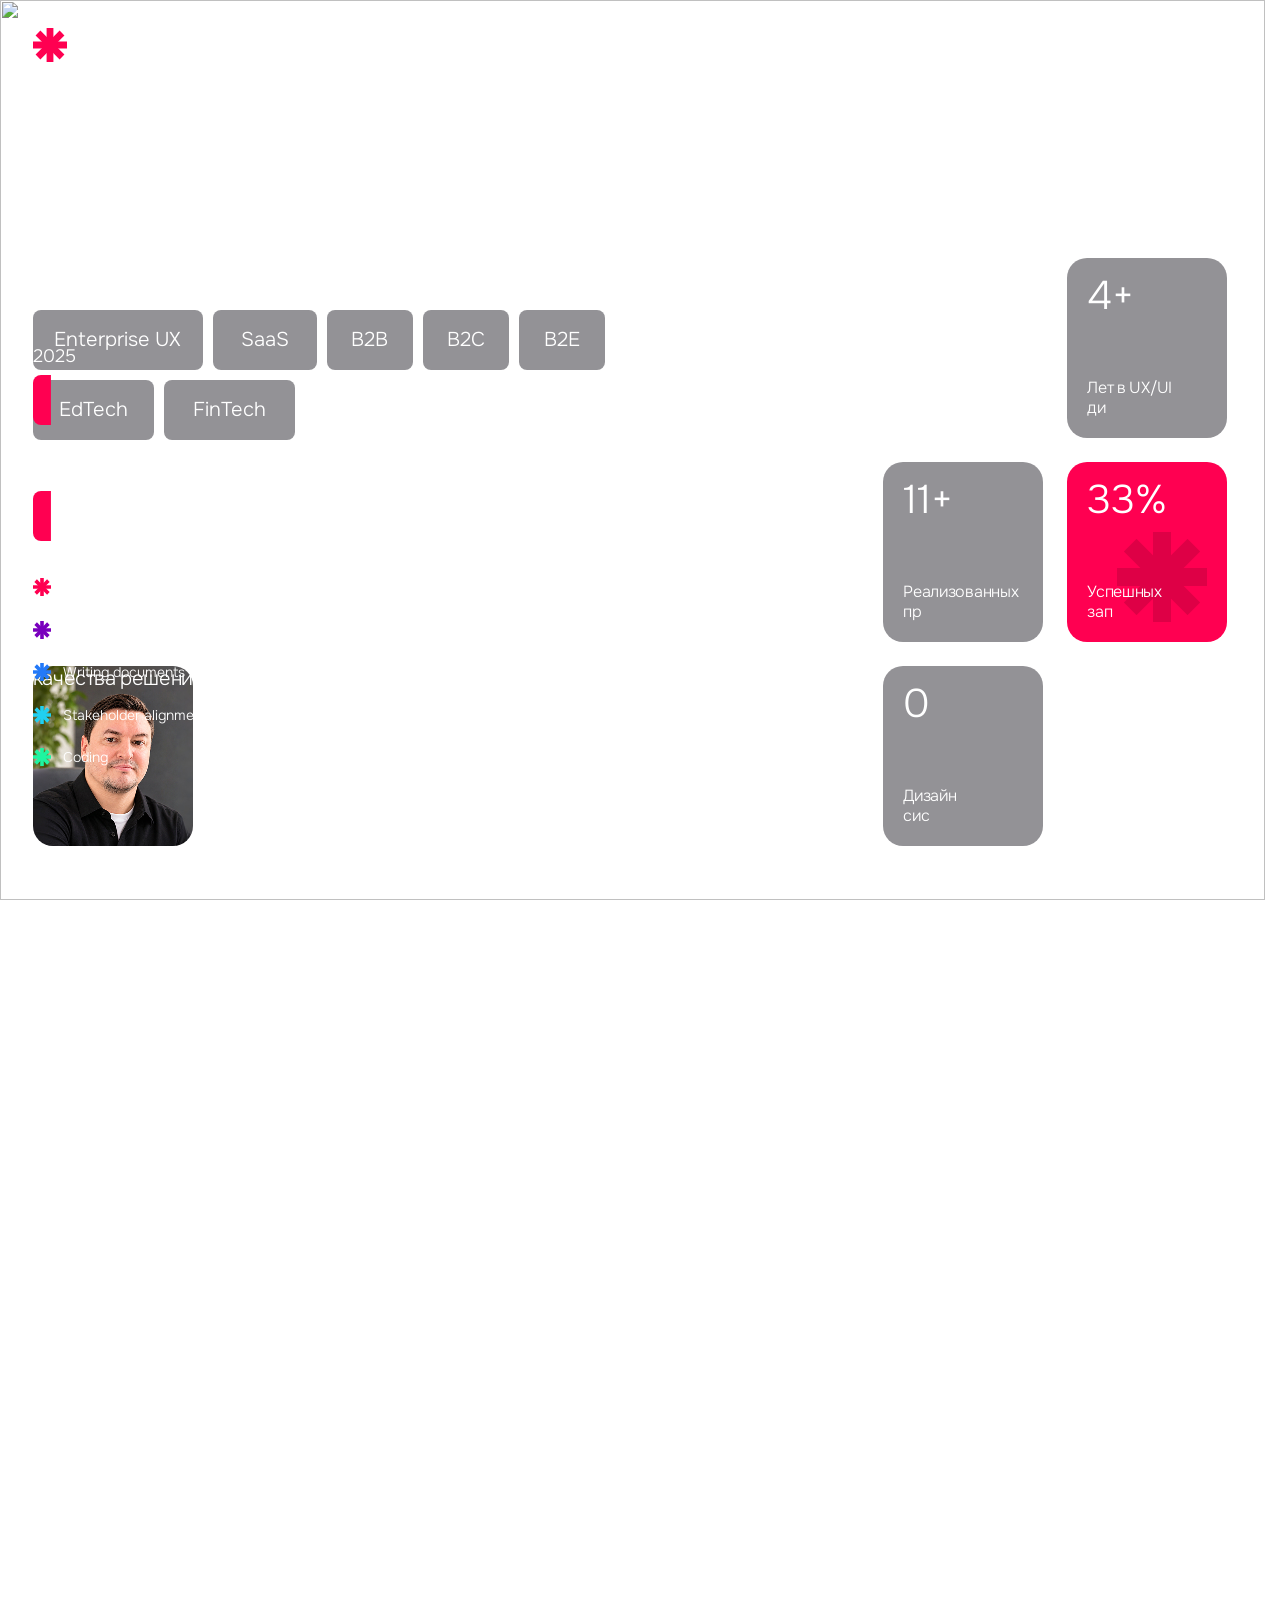
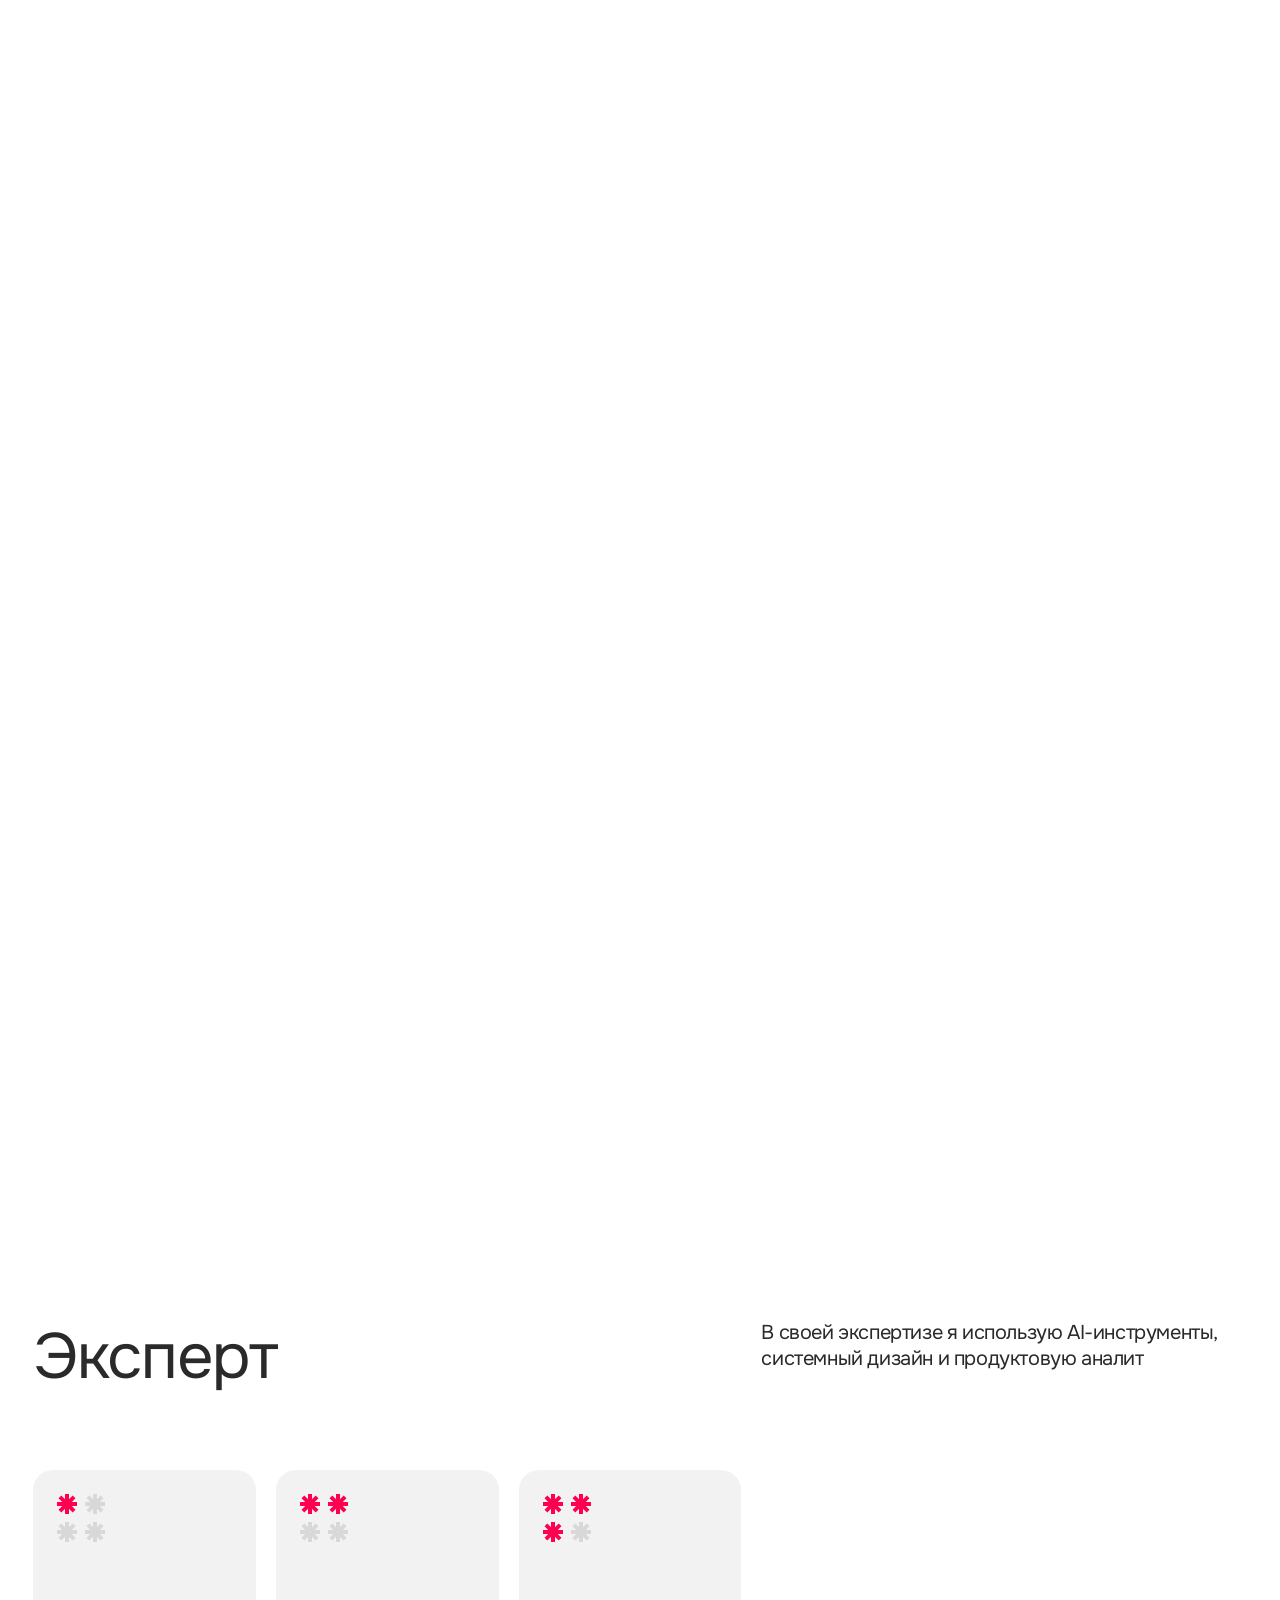
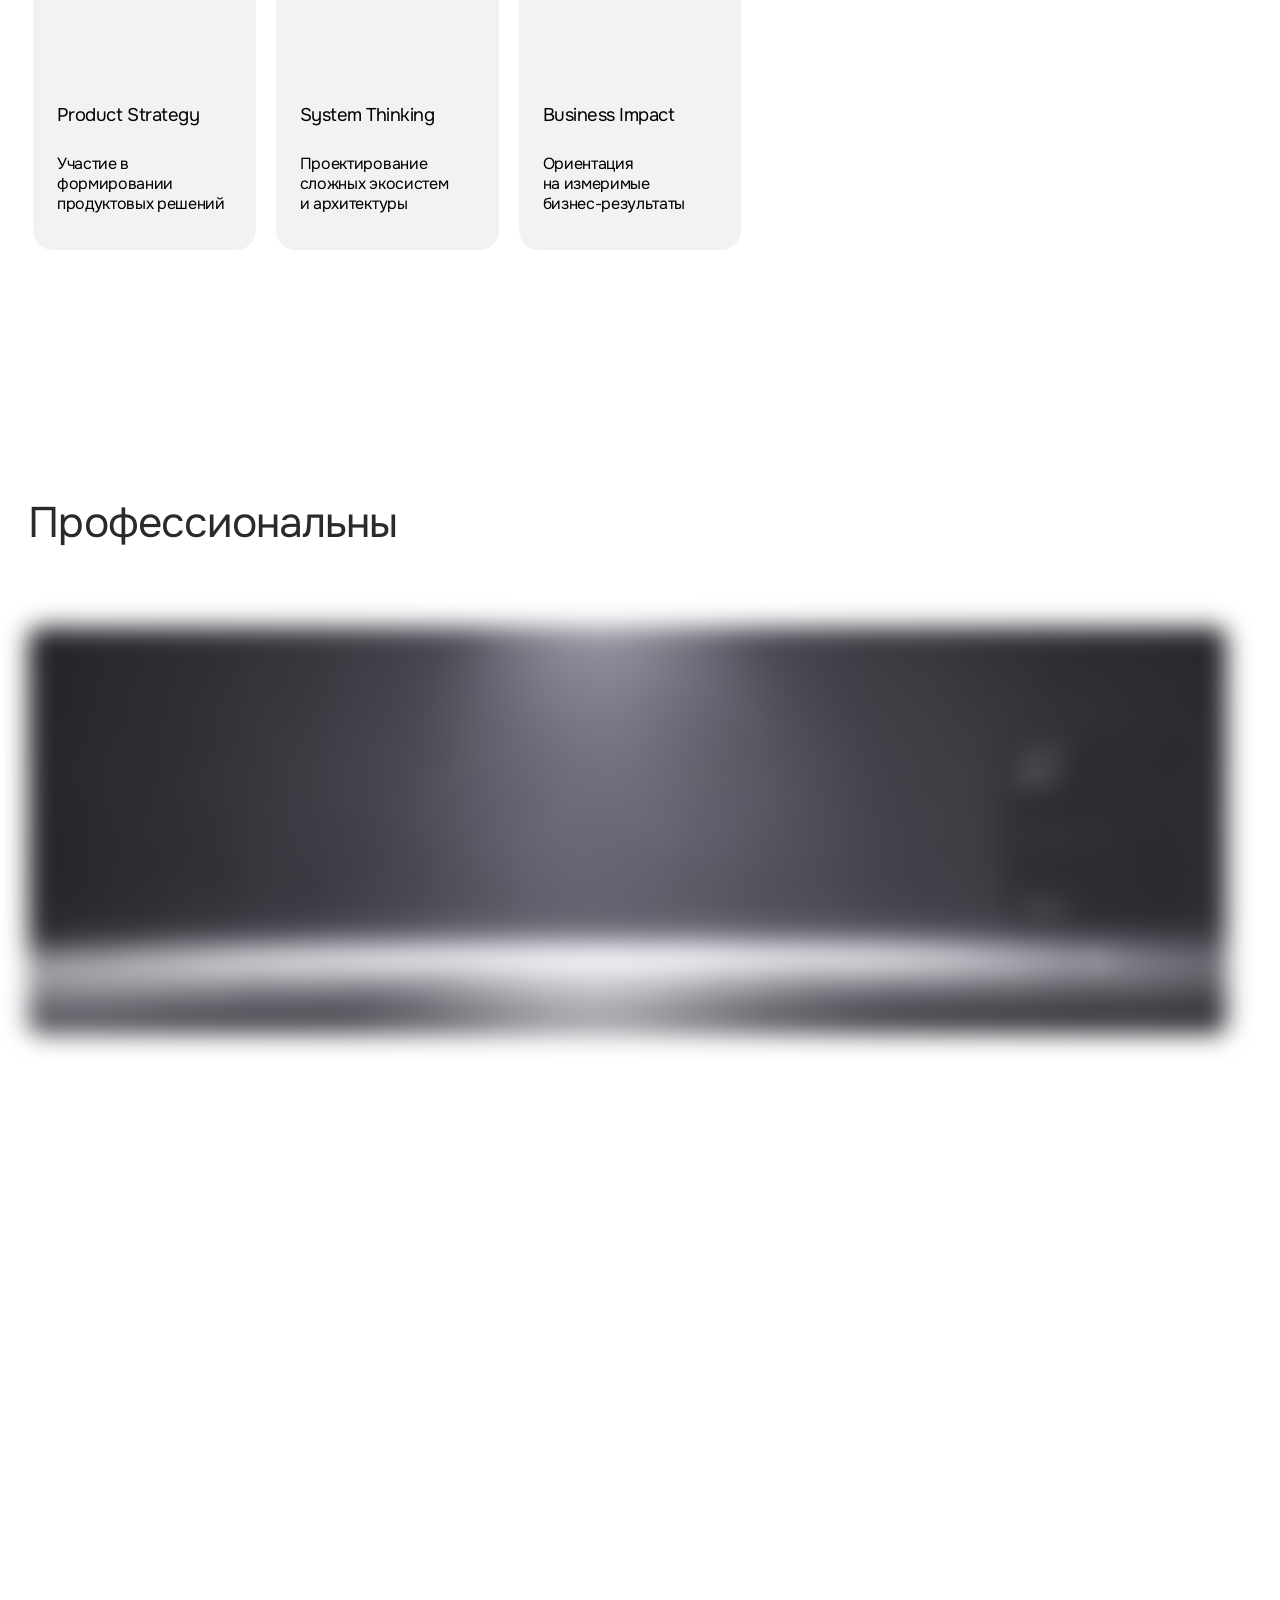
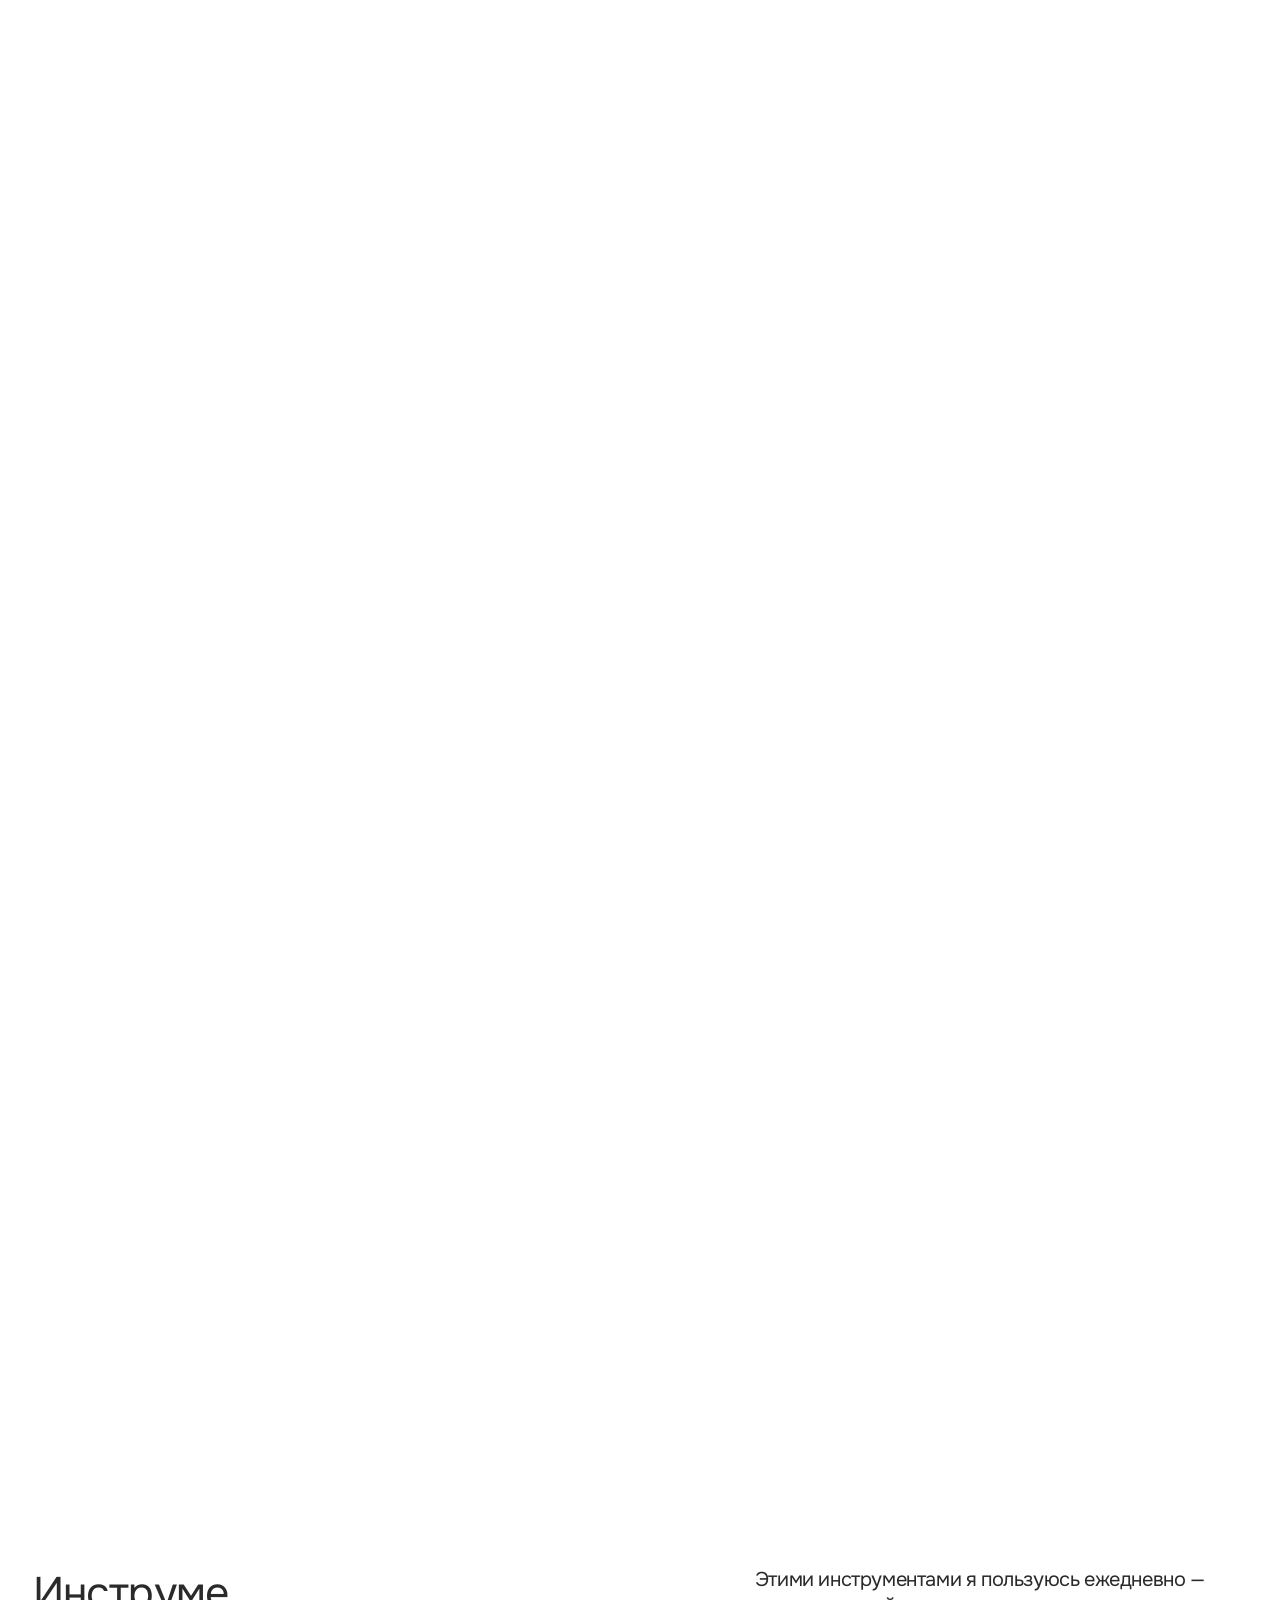
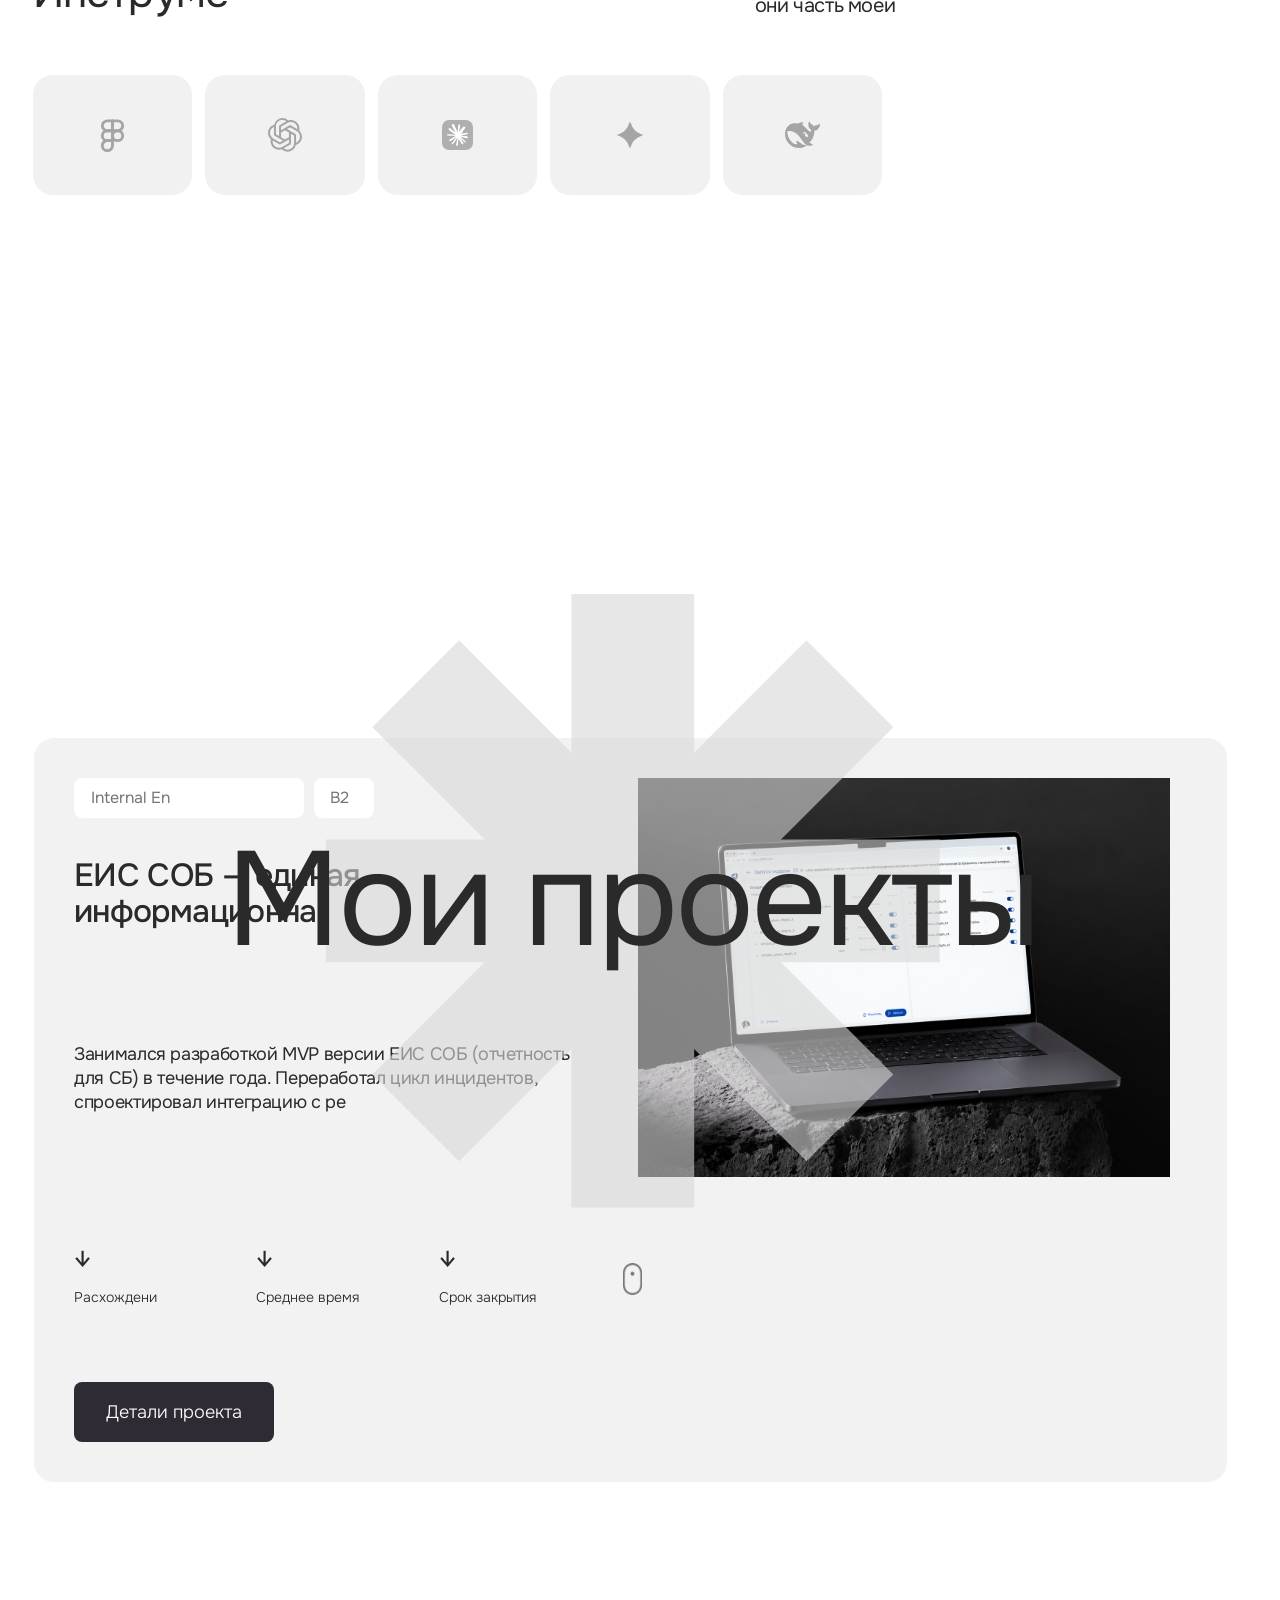
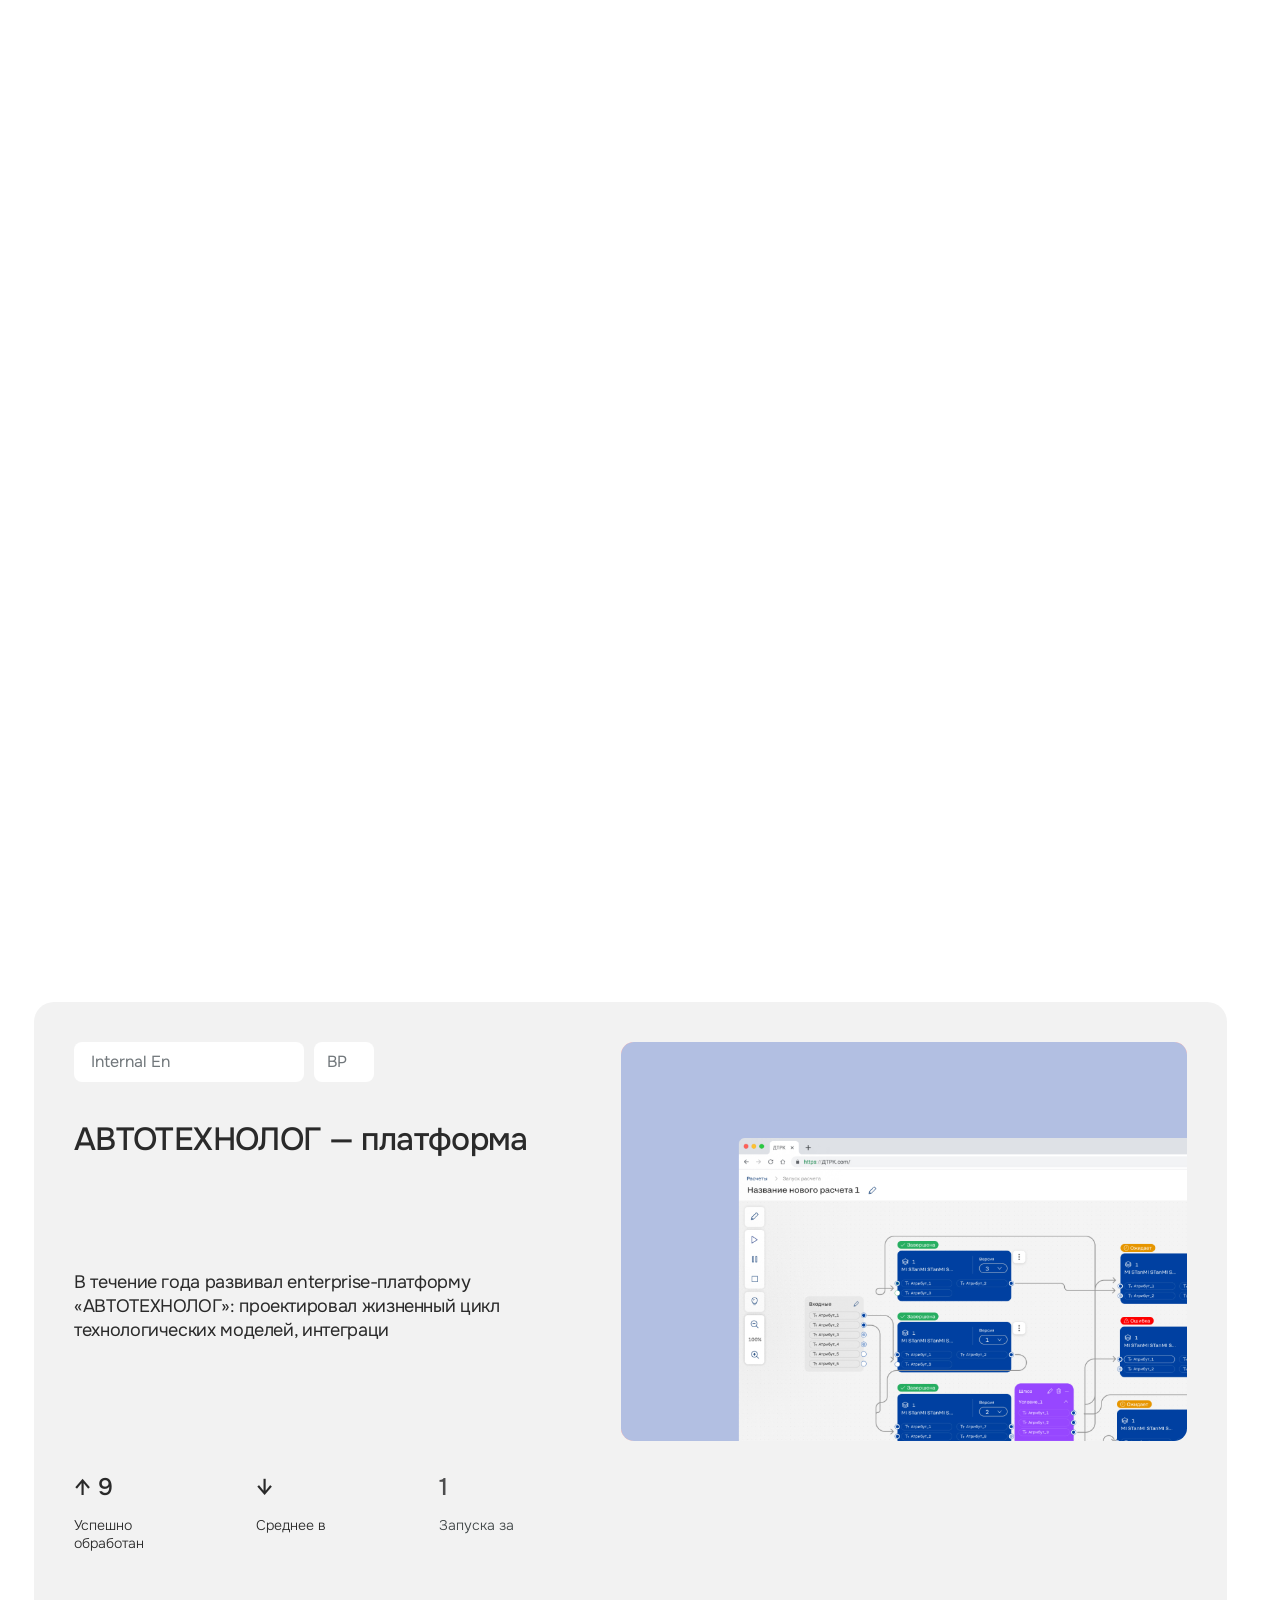
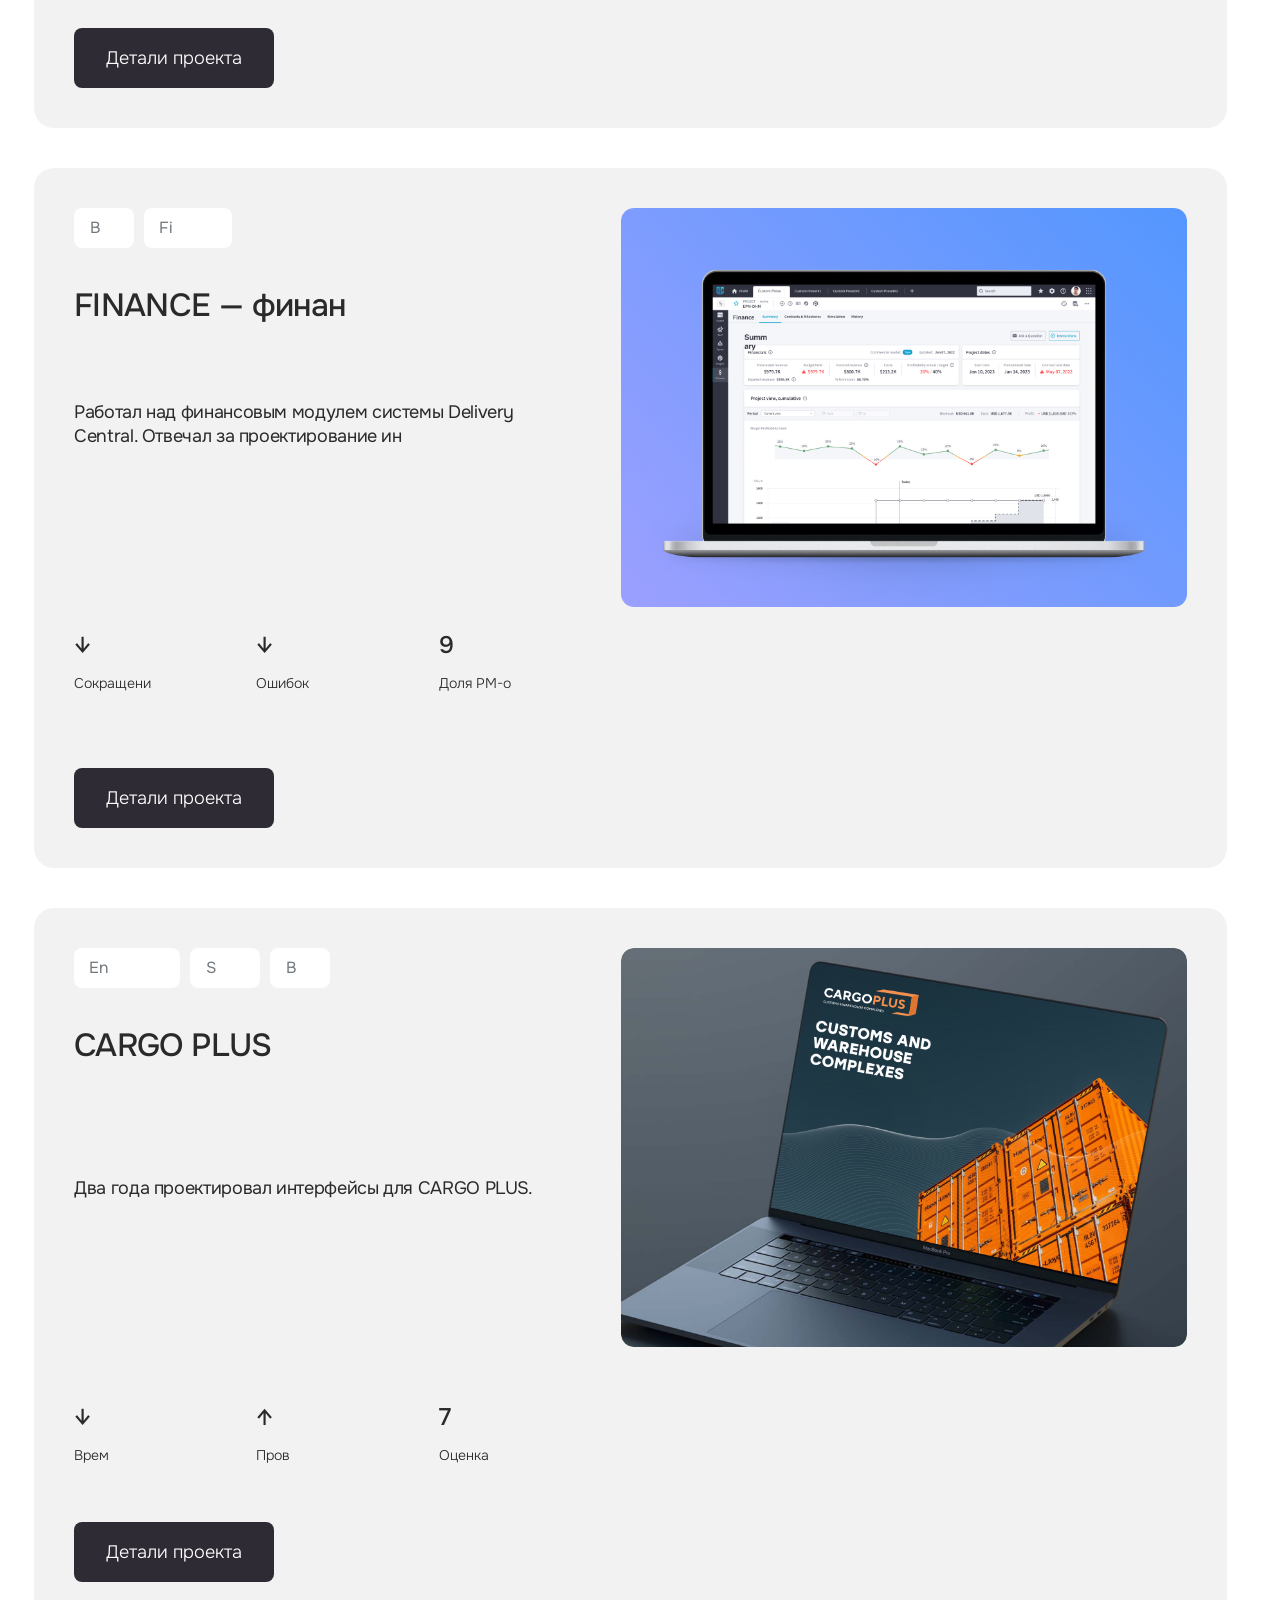
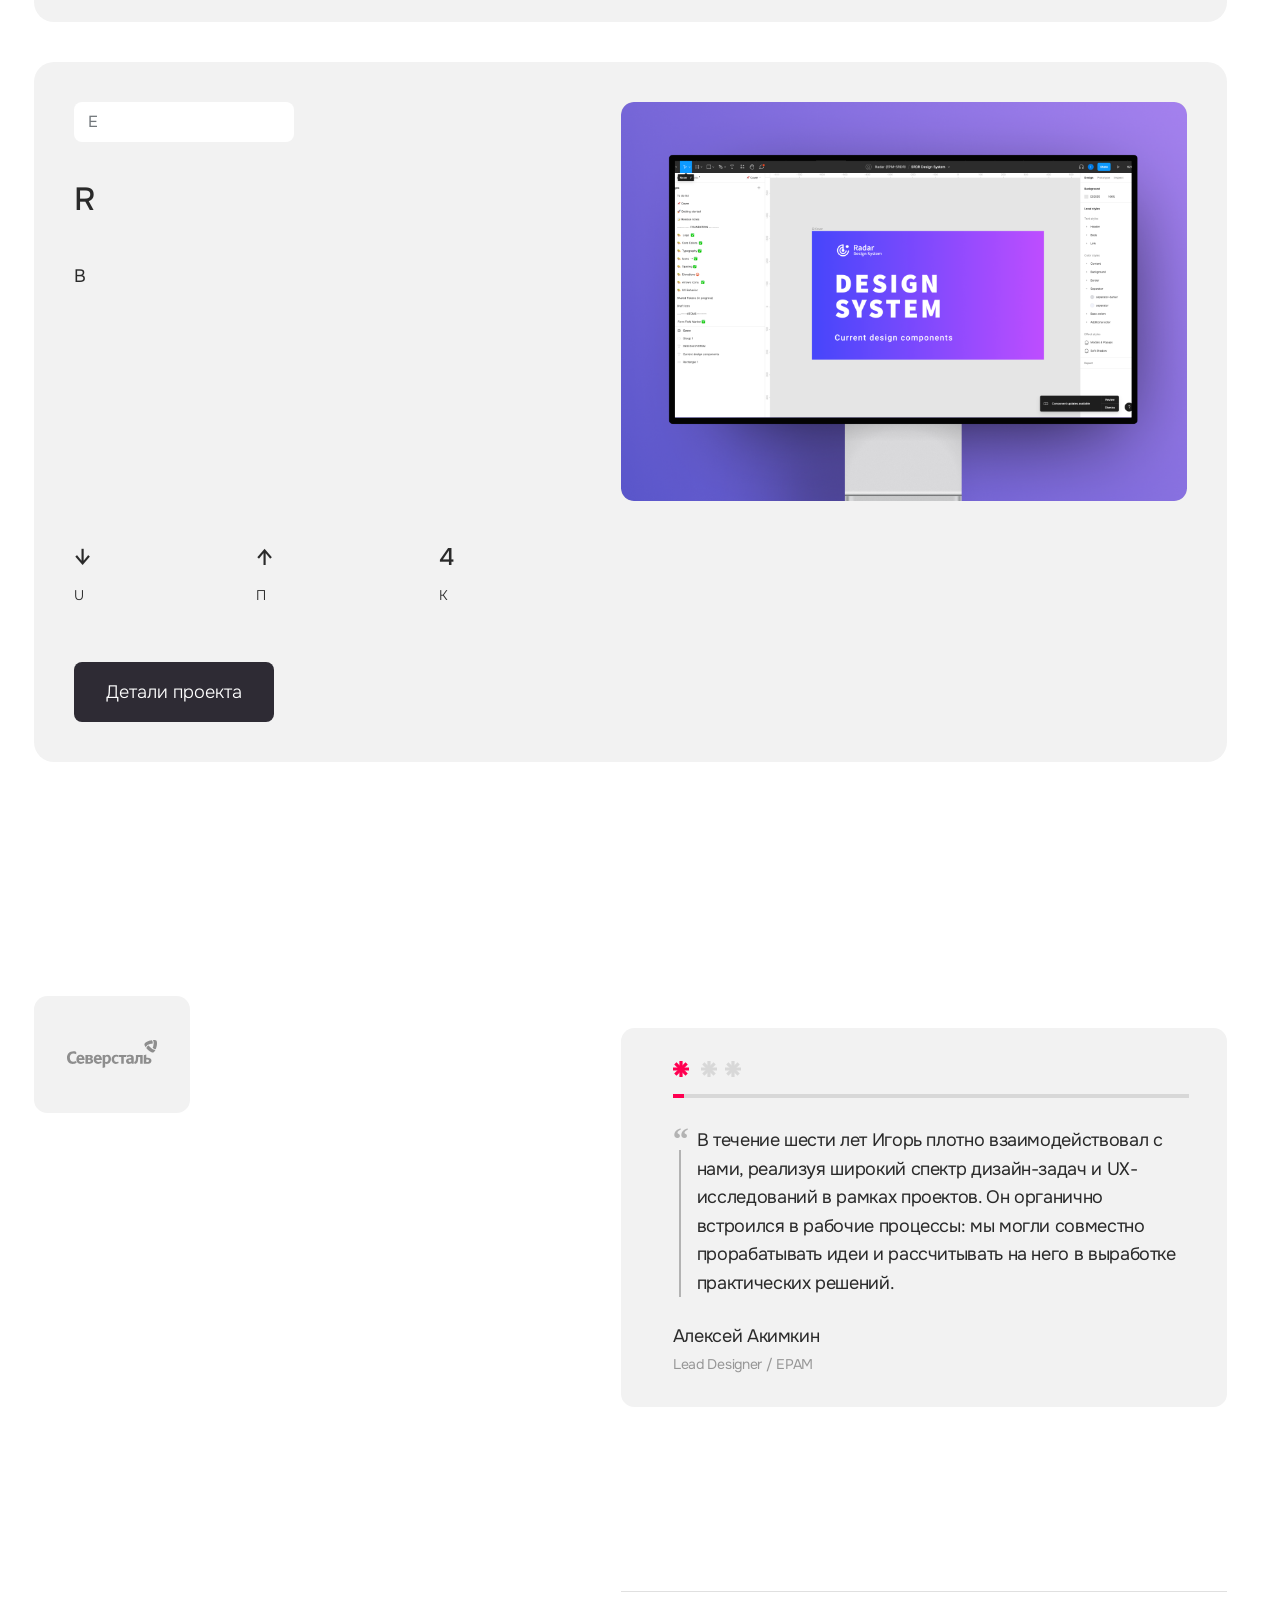
==== commit 98c3be93: "Update portfolio content" ====
--- a/index.html
+++ b/index.html
@@ -608,7 +608,7 @@
     </section>
   </main>
 
-  <script src="data/portfolio-content.js?v=3ffe661eaaa4"></script>
+  <script src="data/portfolio-content.js?v=cc4cf892b159"></script>
   <script src="js/portfolio-content.js?v=9" data-apply></script>
   <script type="module" src="js/main.js?v=20"></script>
 </body>
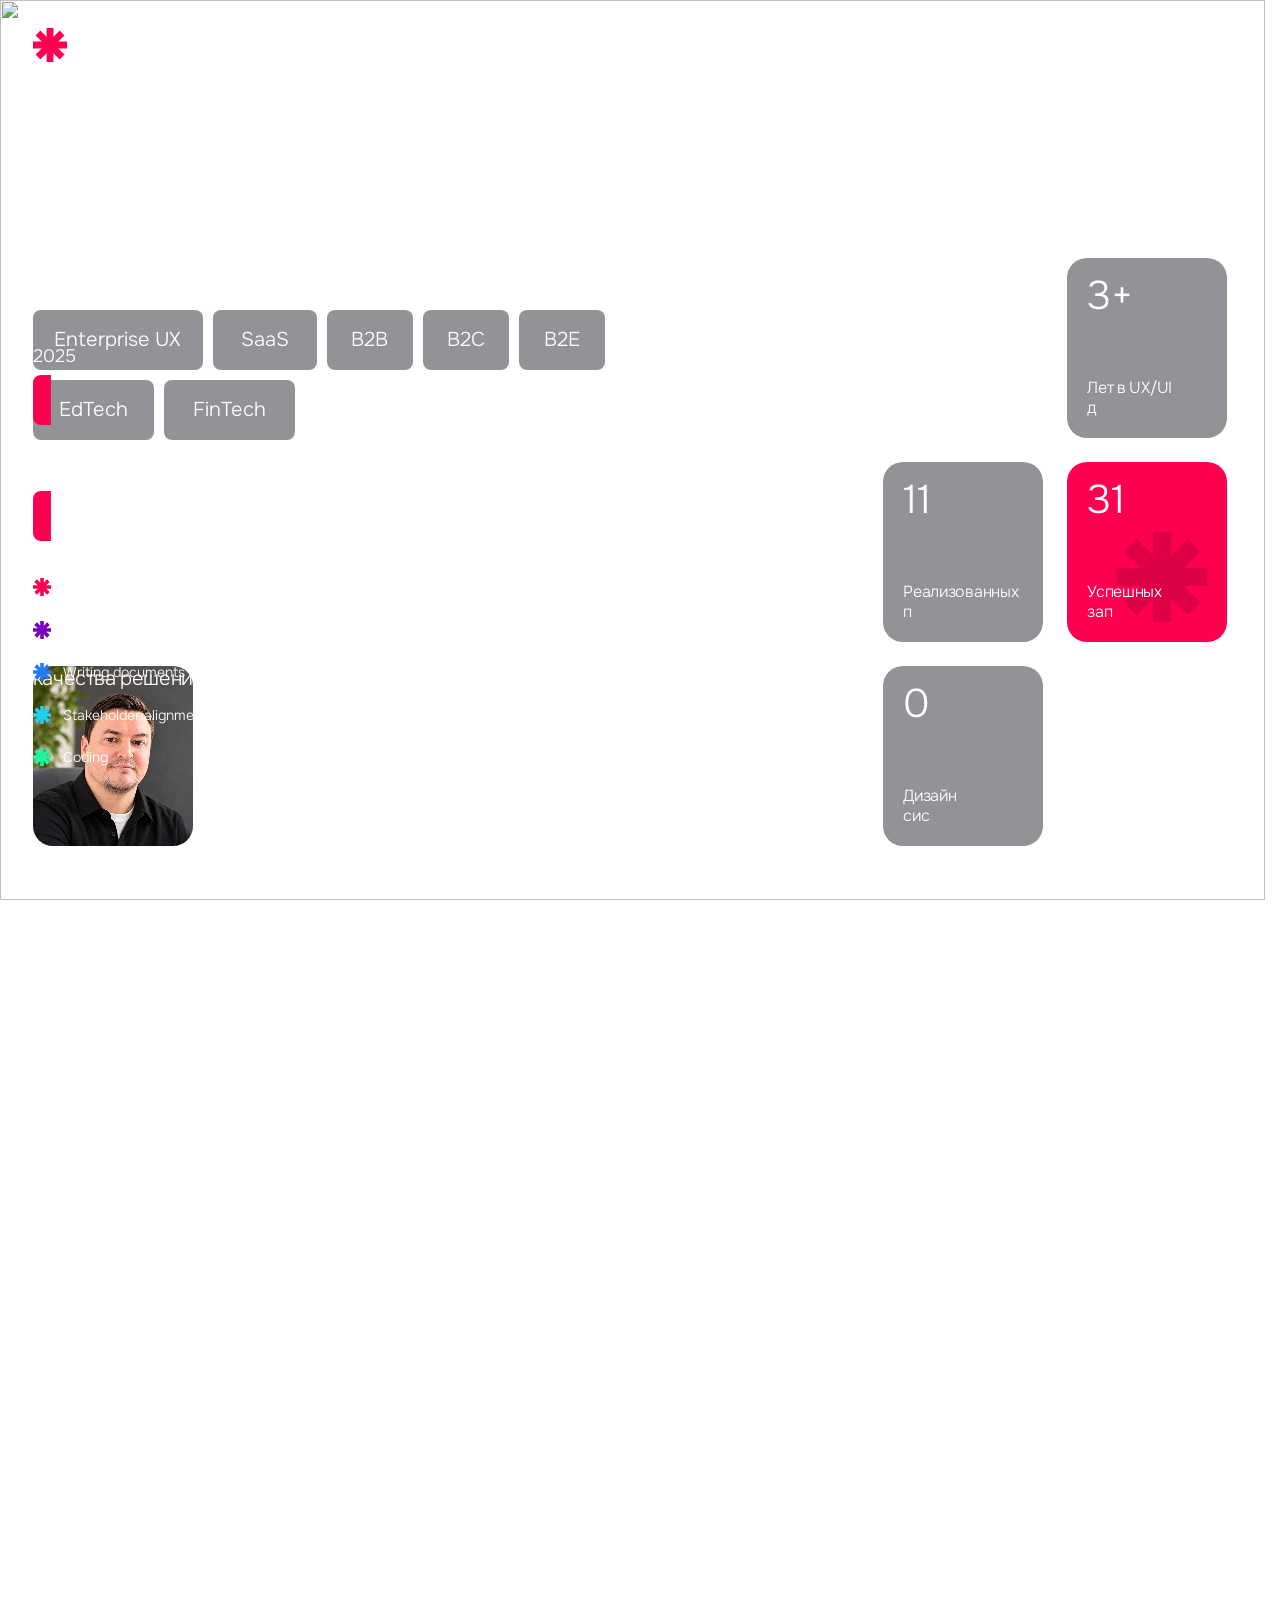
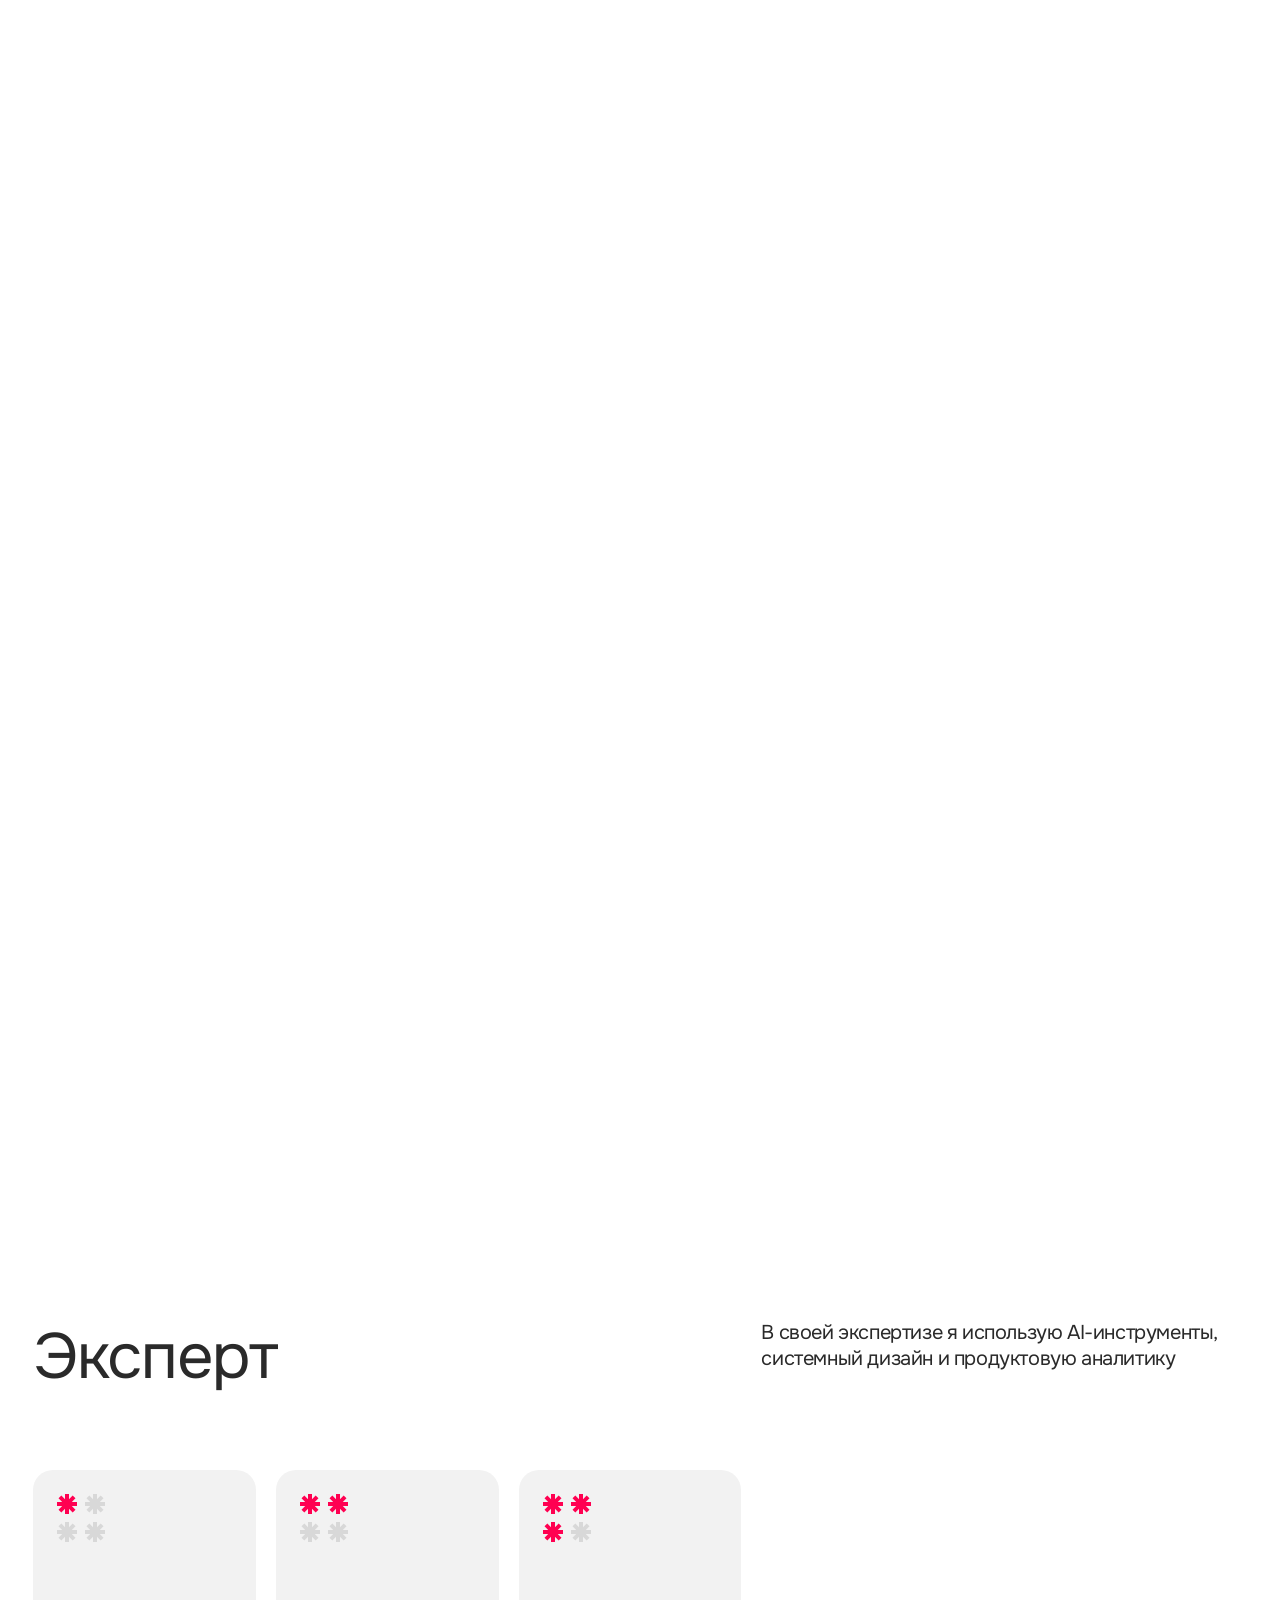
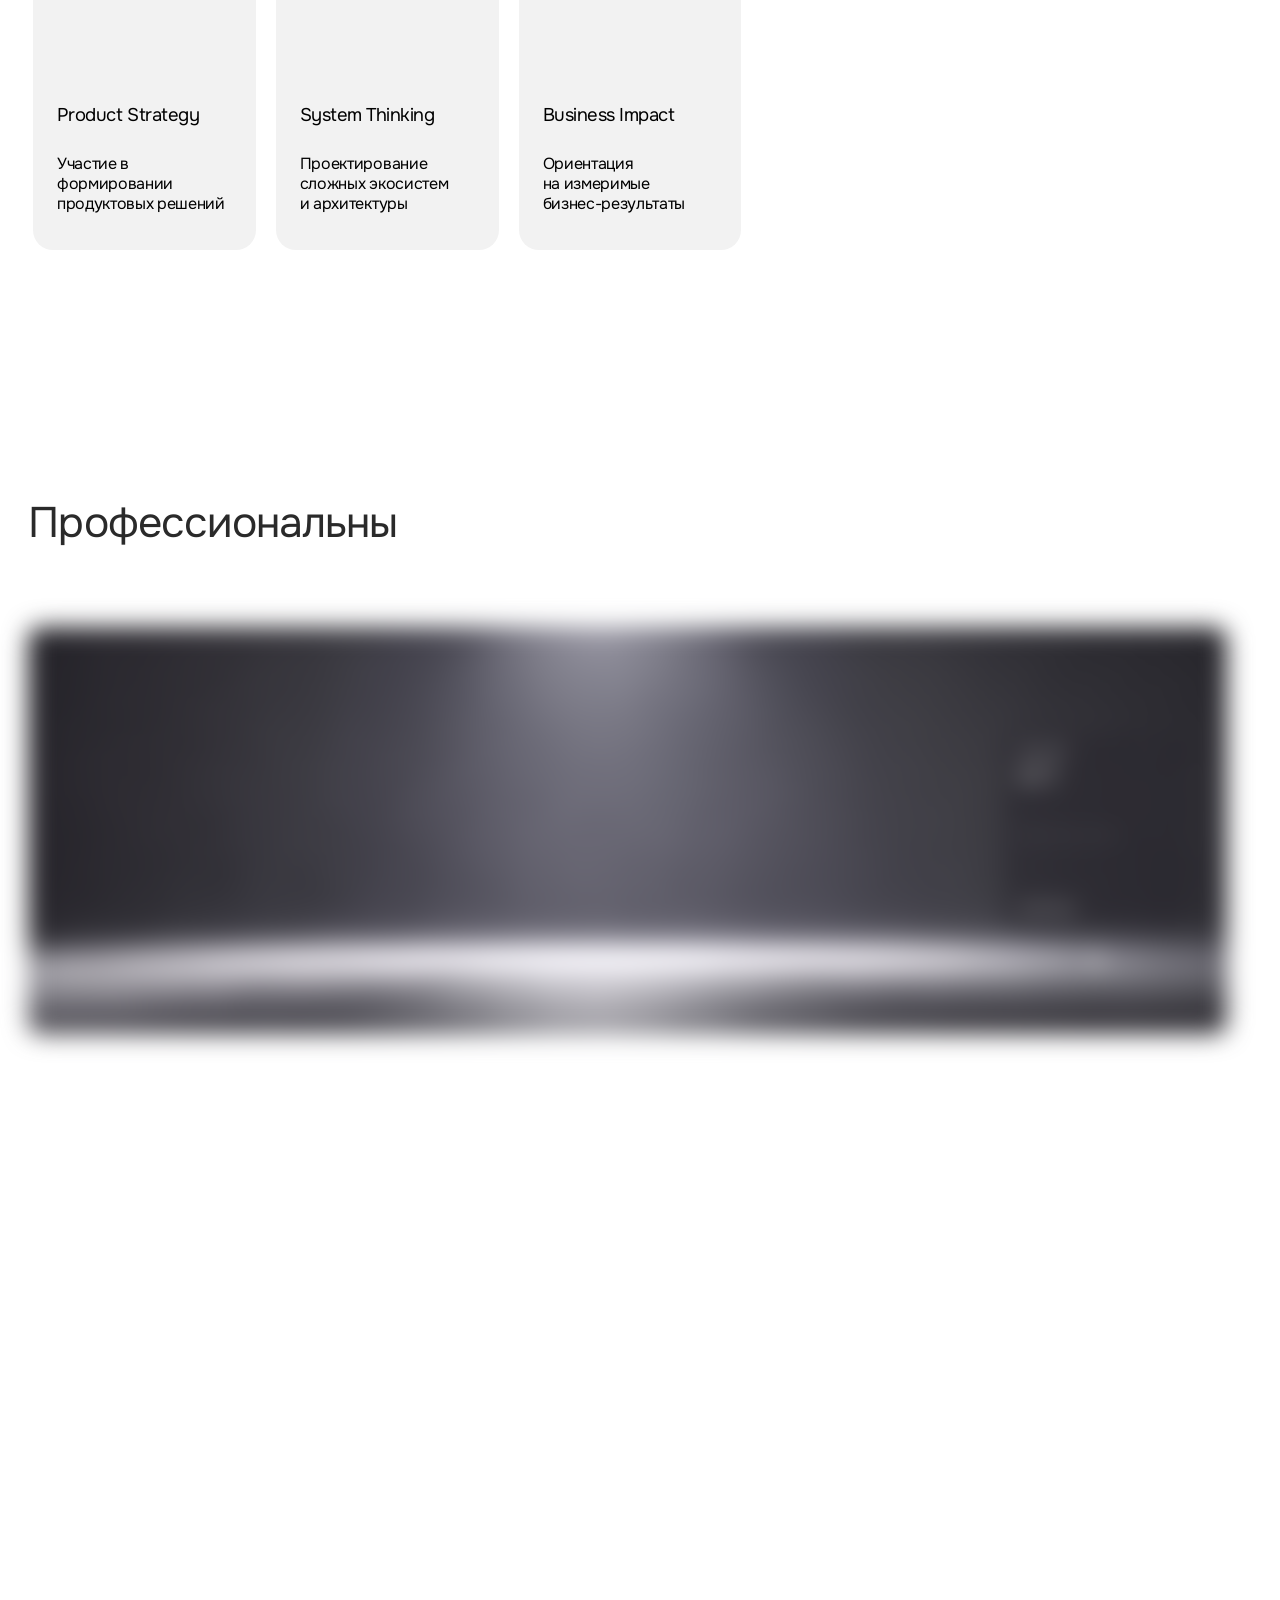
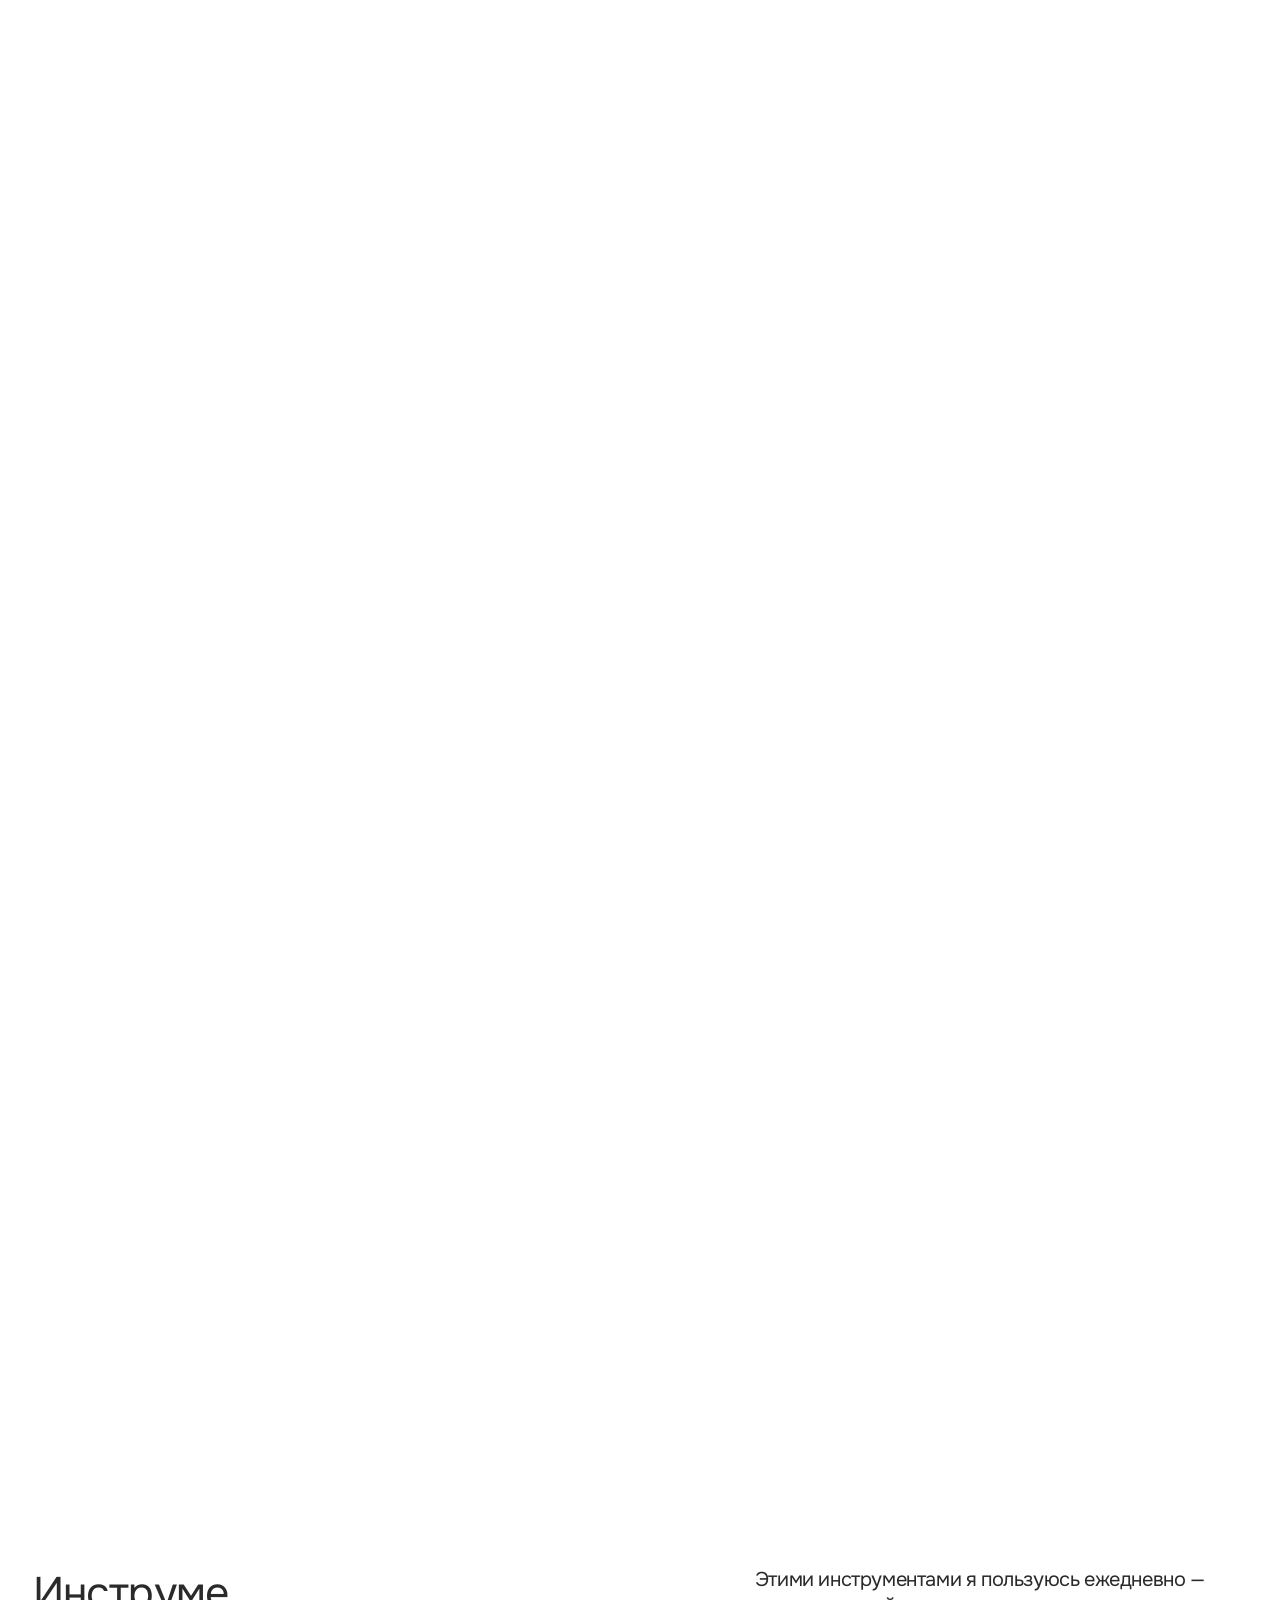
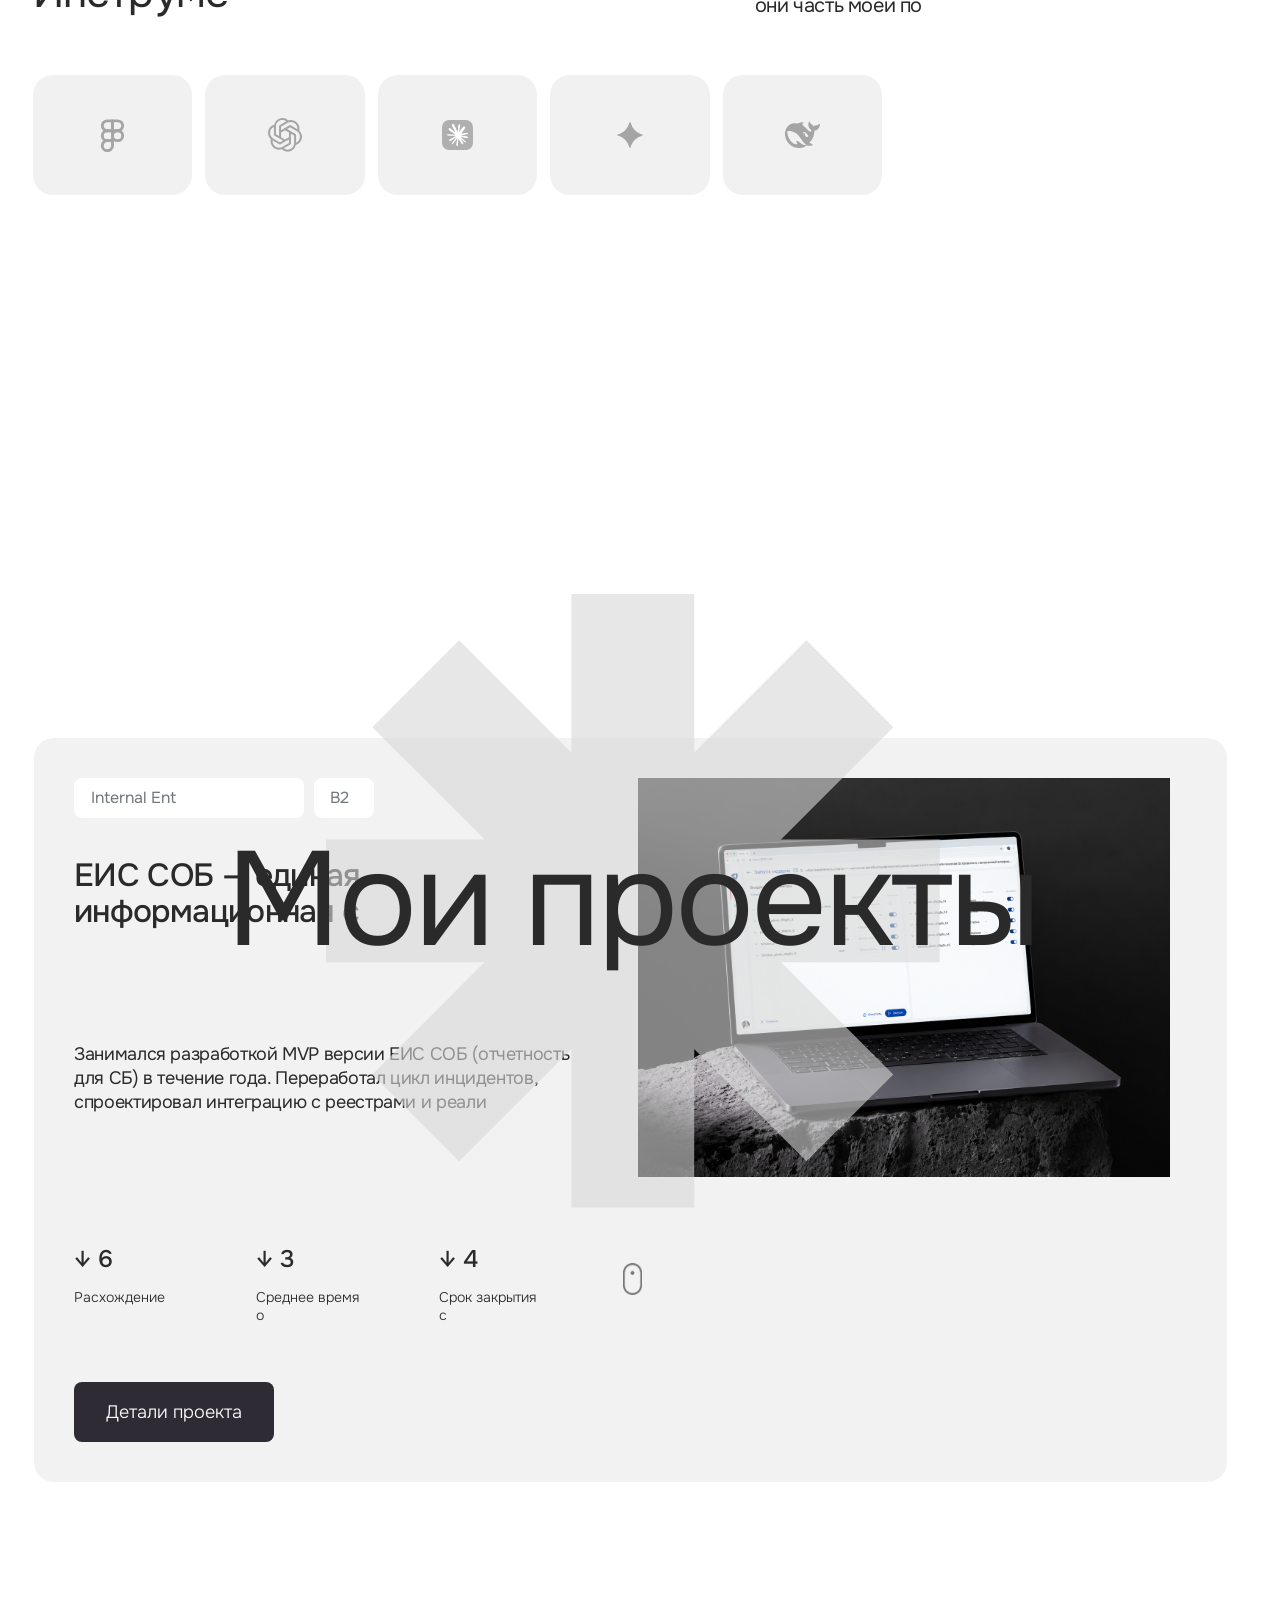
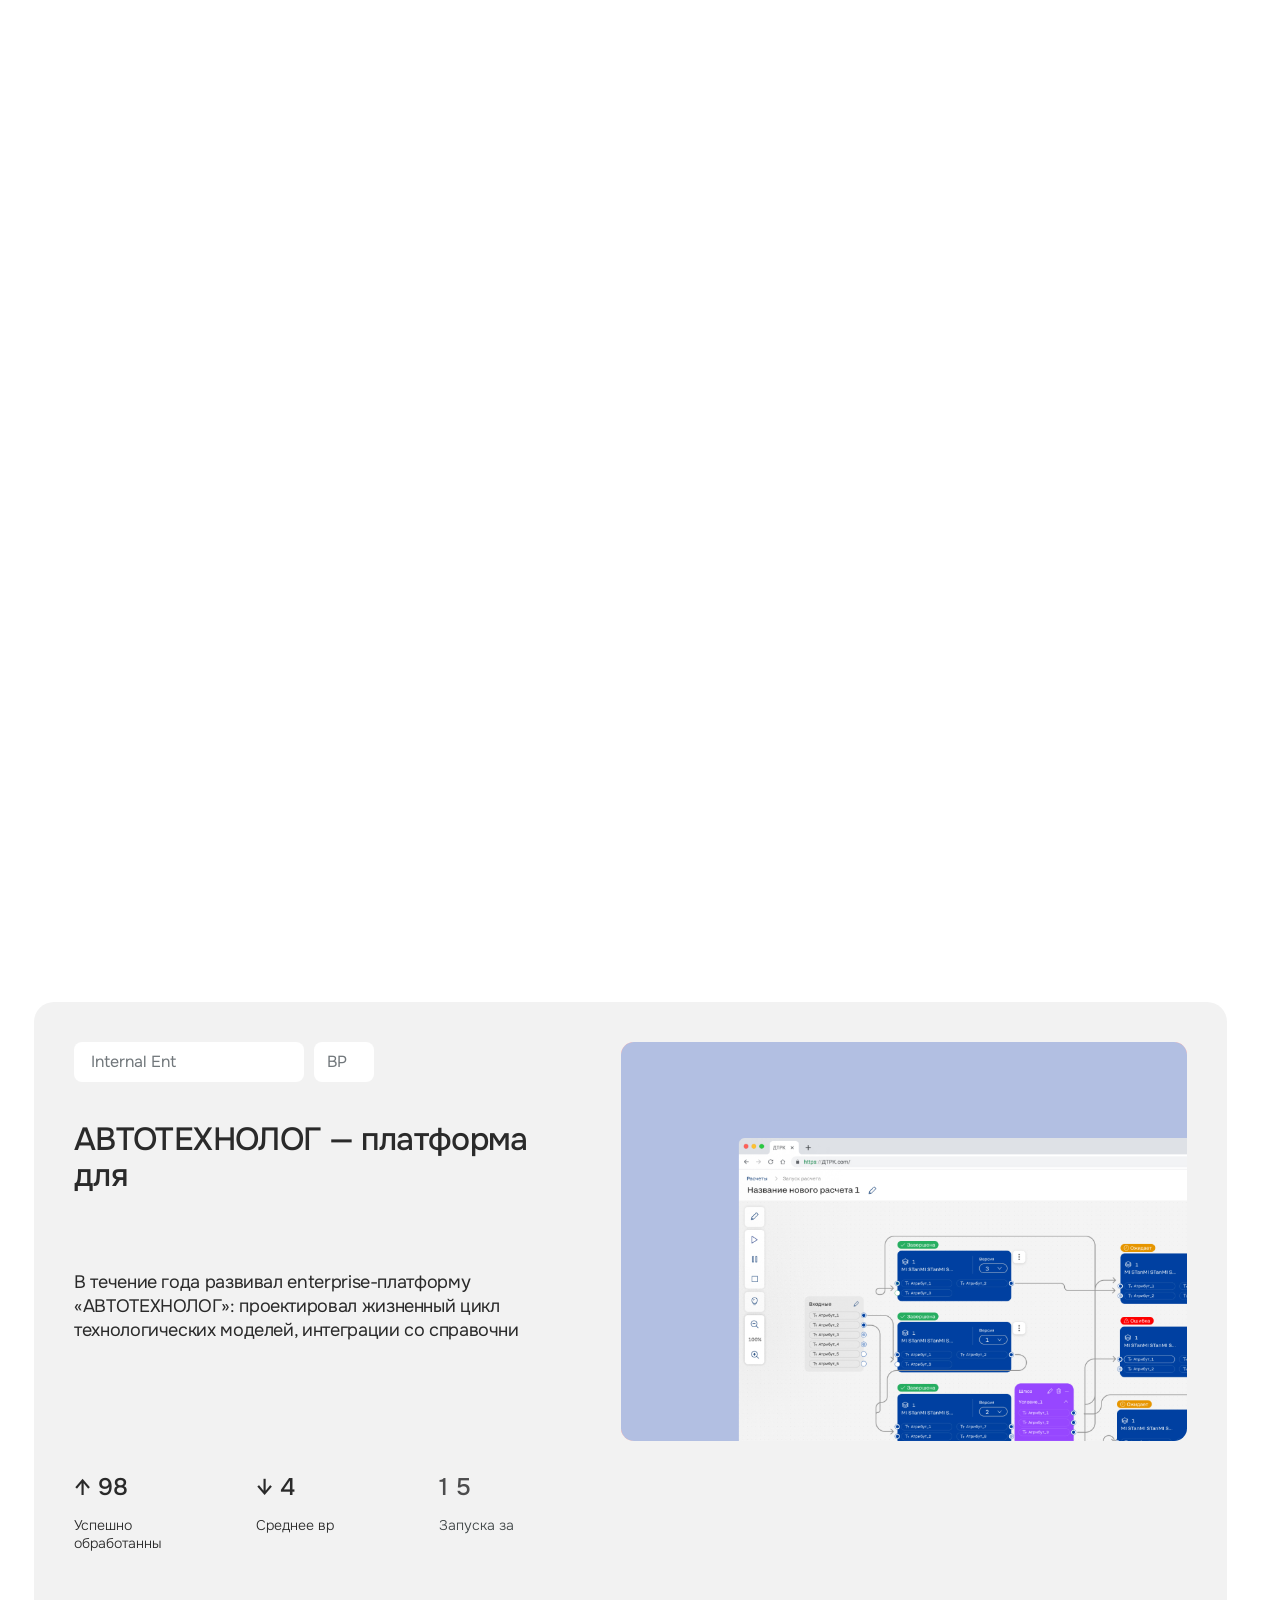
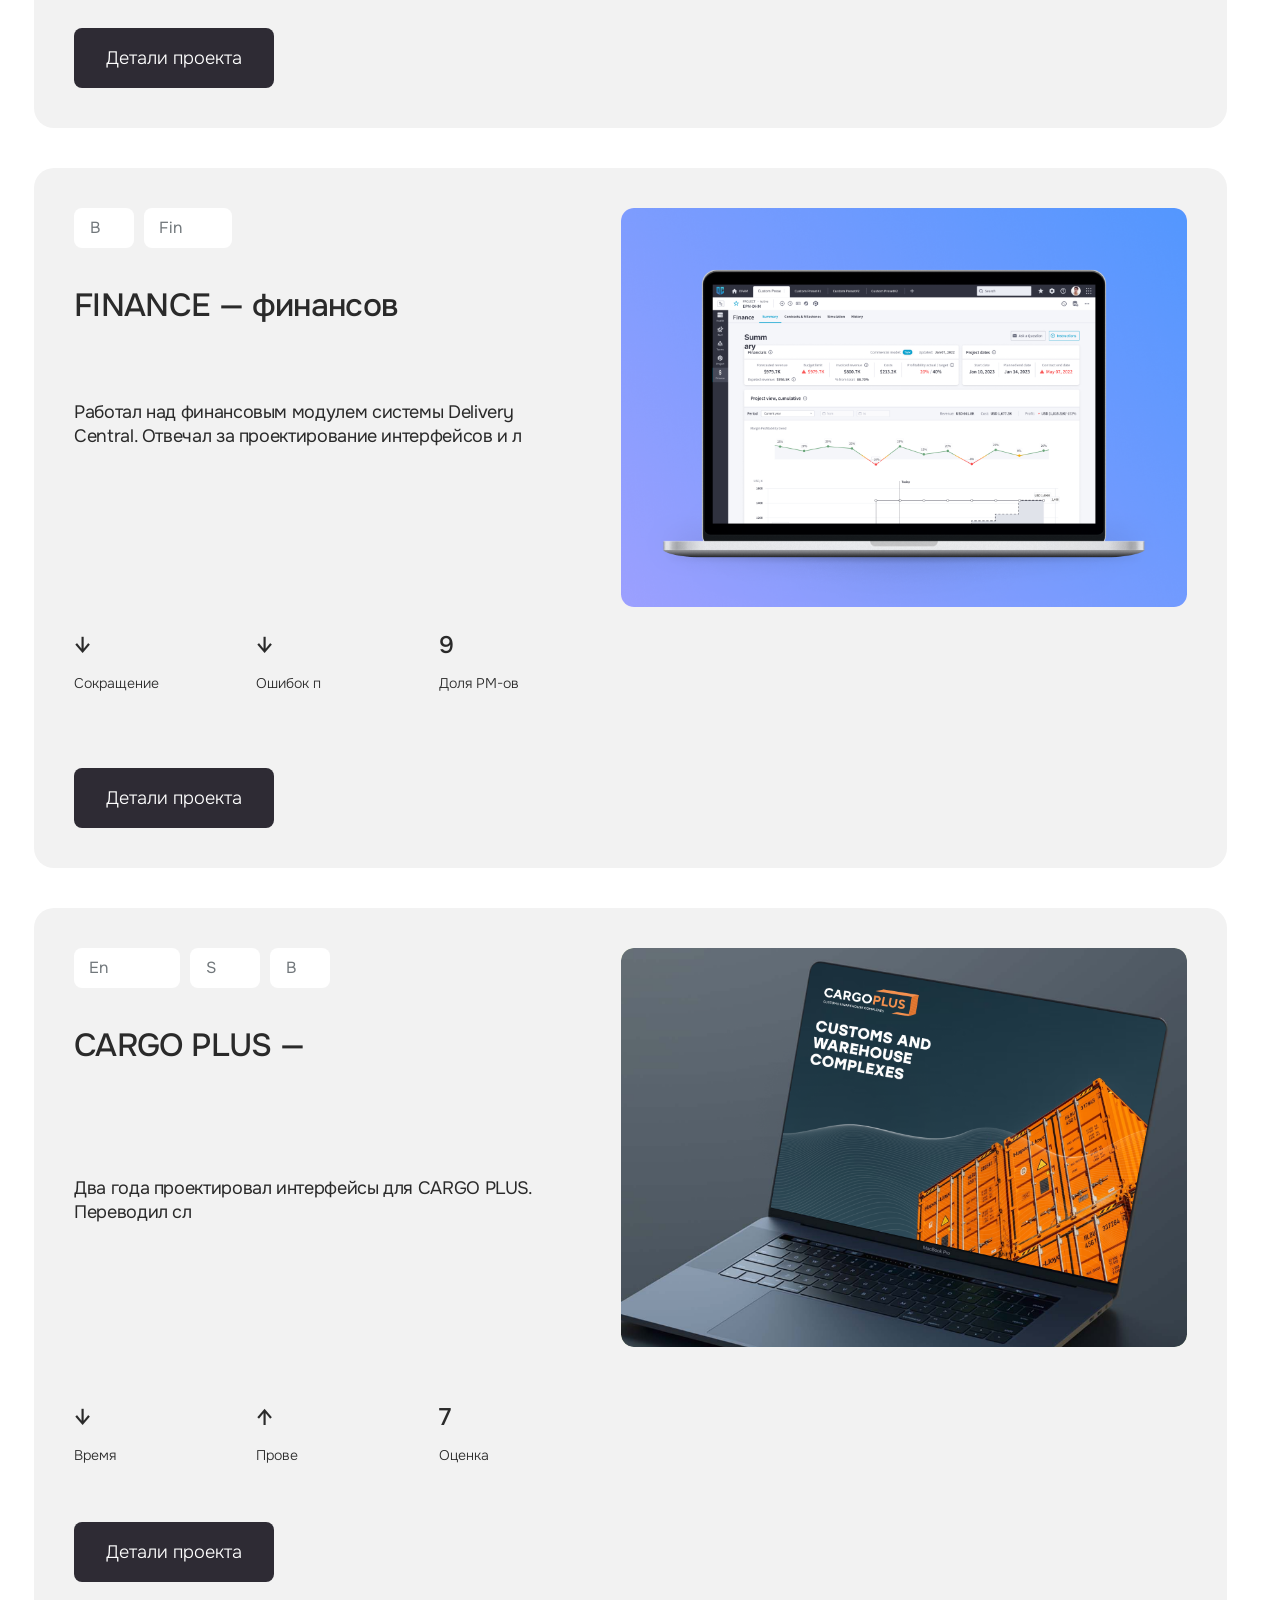
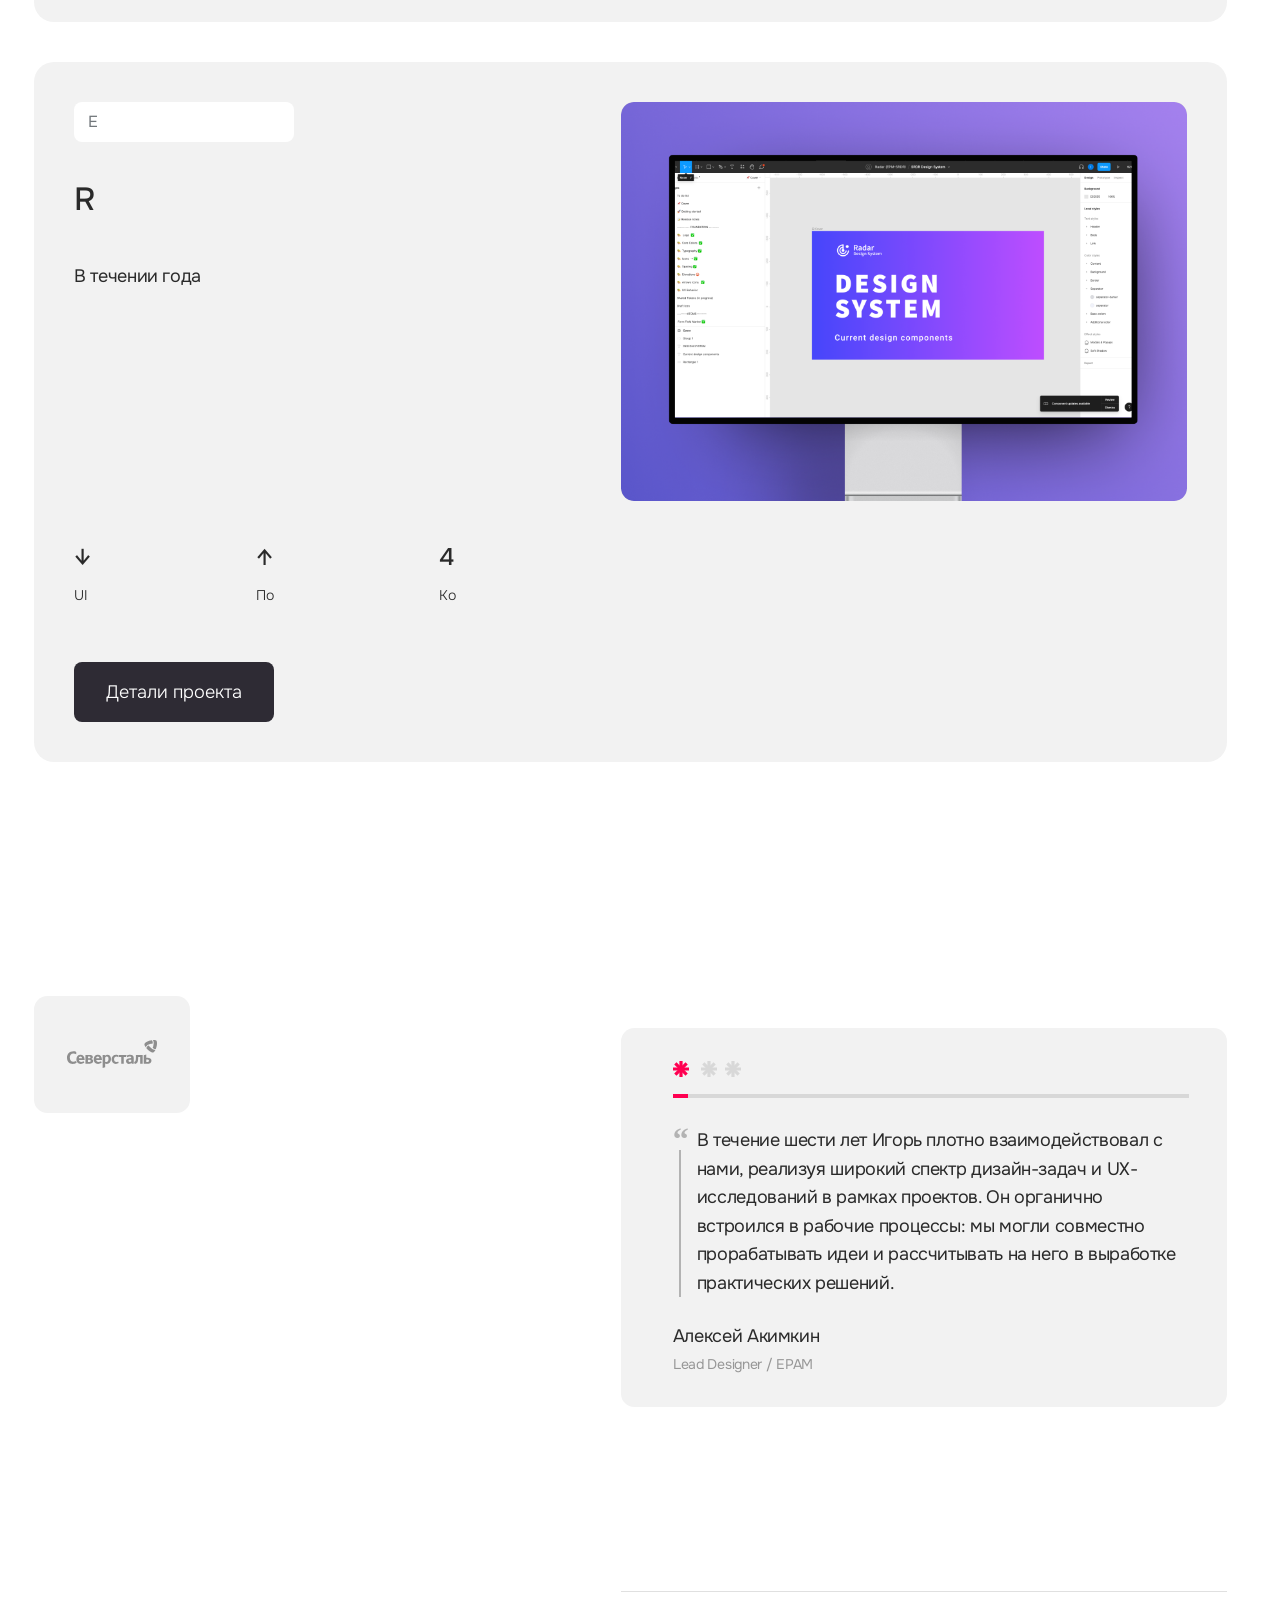
==== commit 2a650c1a: "Update portfolio content" ====
--- a/index.html
+++ b/index.html
@@ -608,7 +608,7 @@
     </section>
   </main>
 
-  <script src="data/portfolio-content.js?v=cc4cf892b159"></script>
+  <script src="data/portfolio-content.js?v=467a5c6b8b82"></script>
   <script src="js/portfolio-content.js?v=9" data-apply></script>
   <script type="module" src="js/main.js?v=20"></script>
 </body>
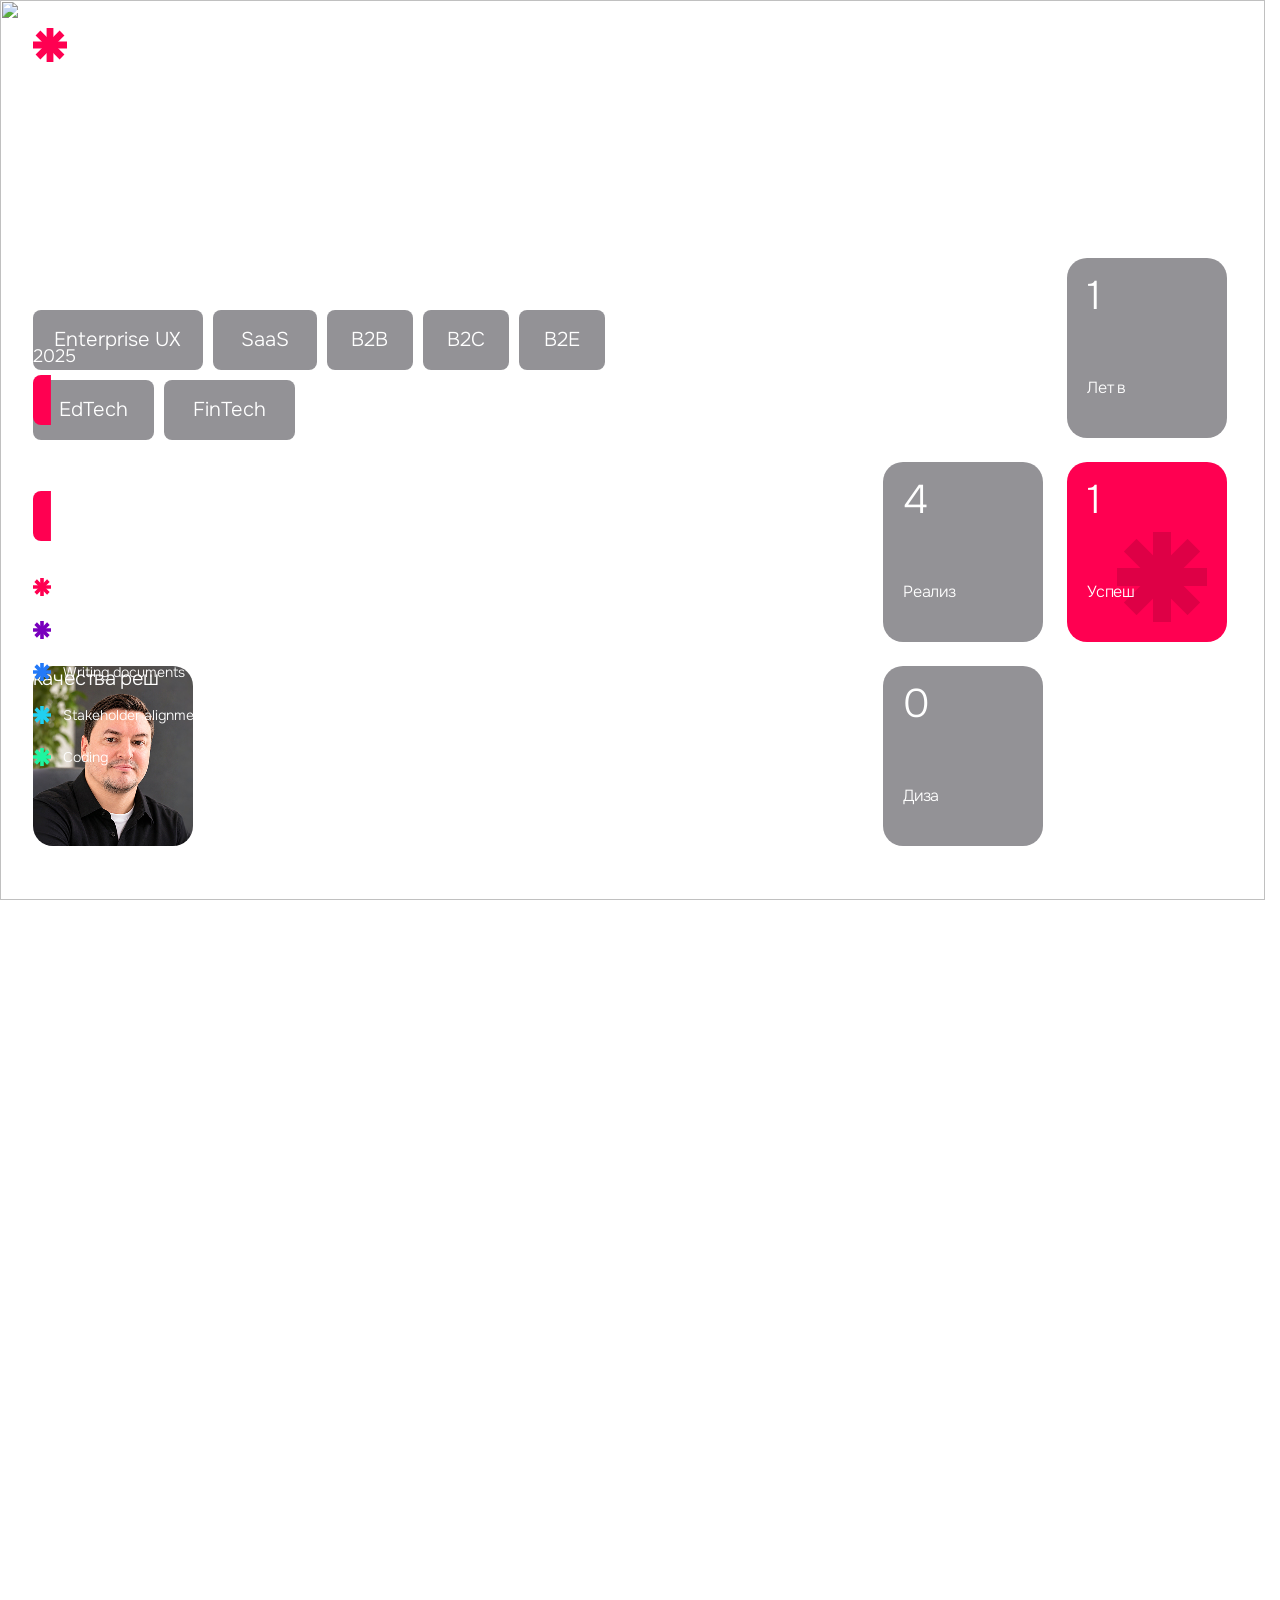
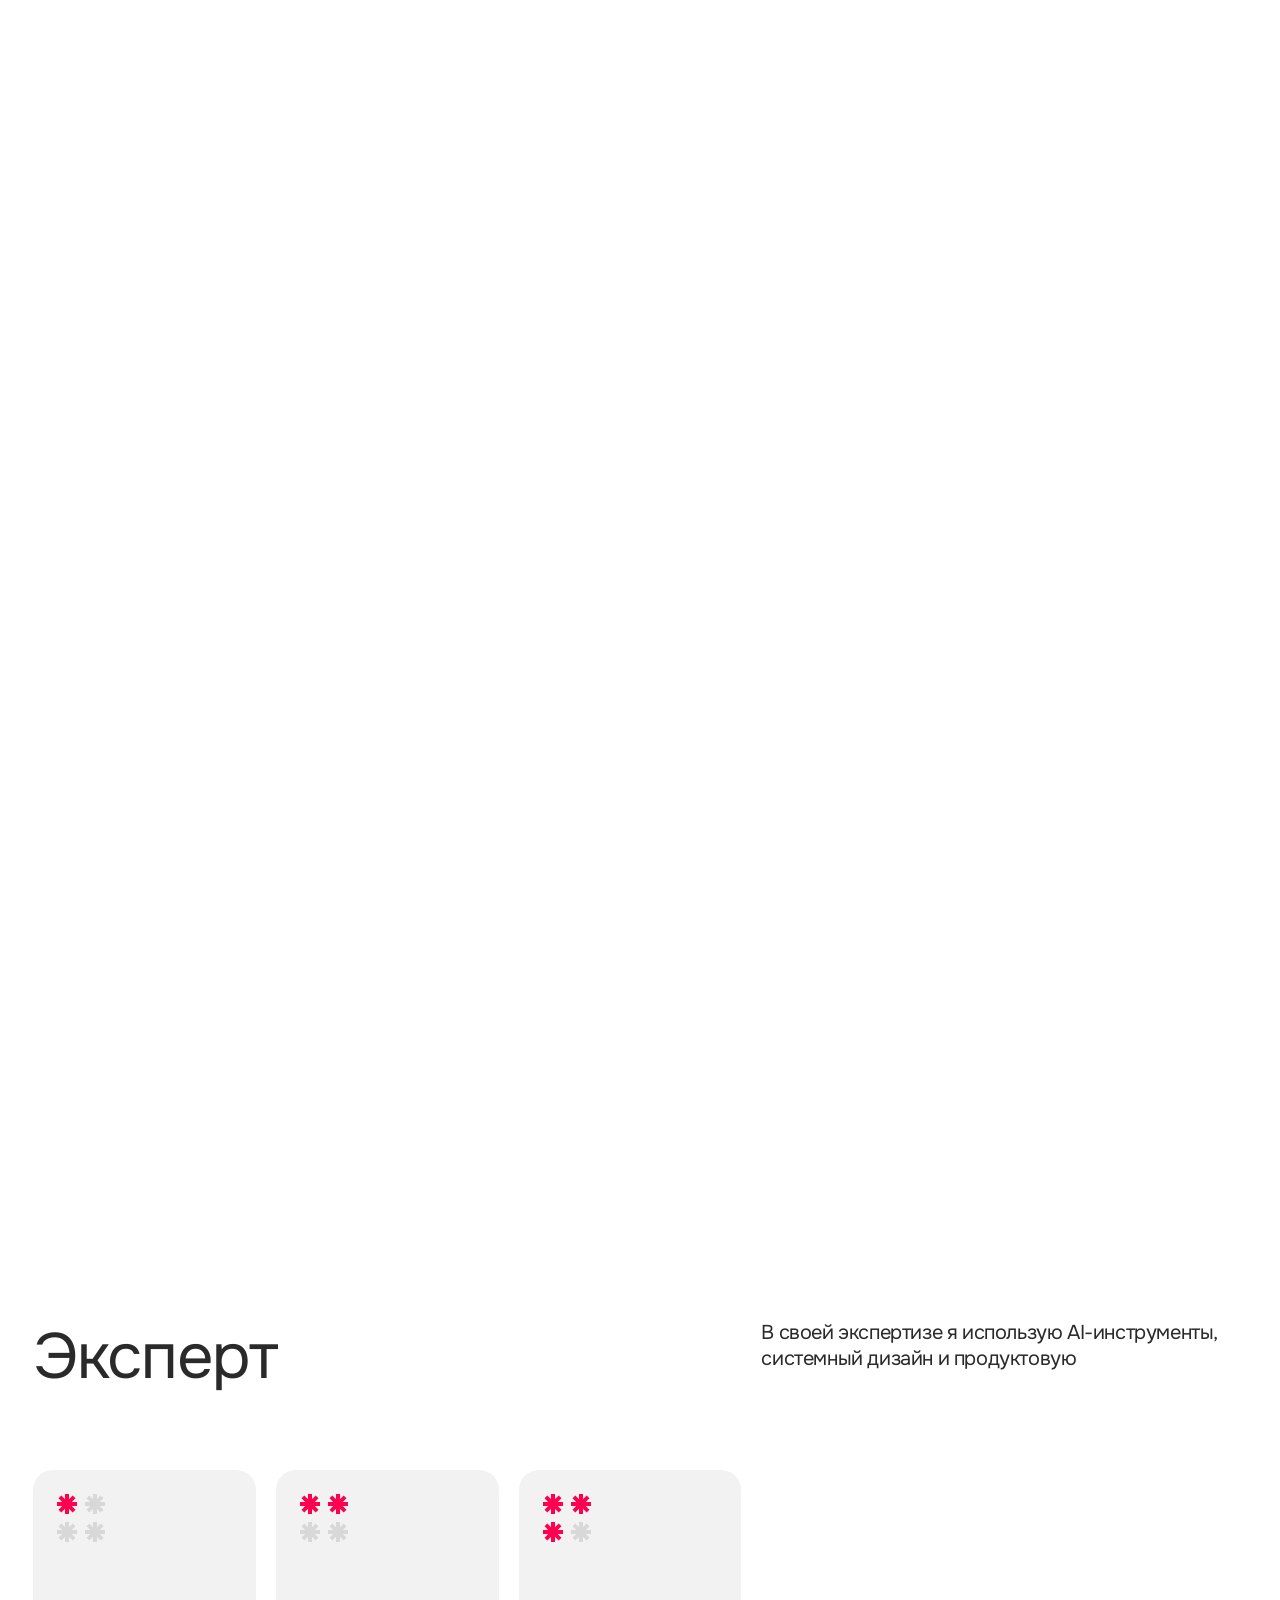
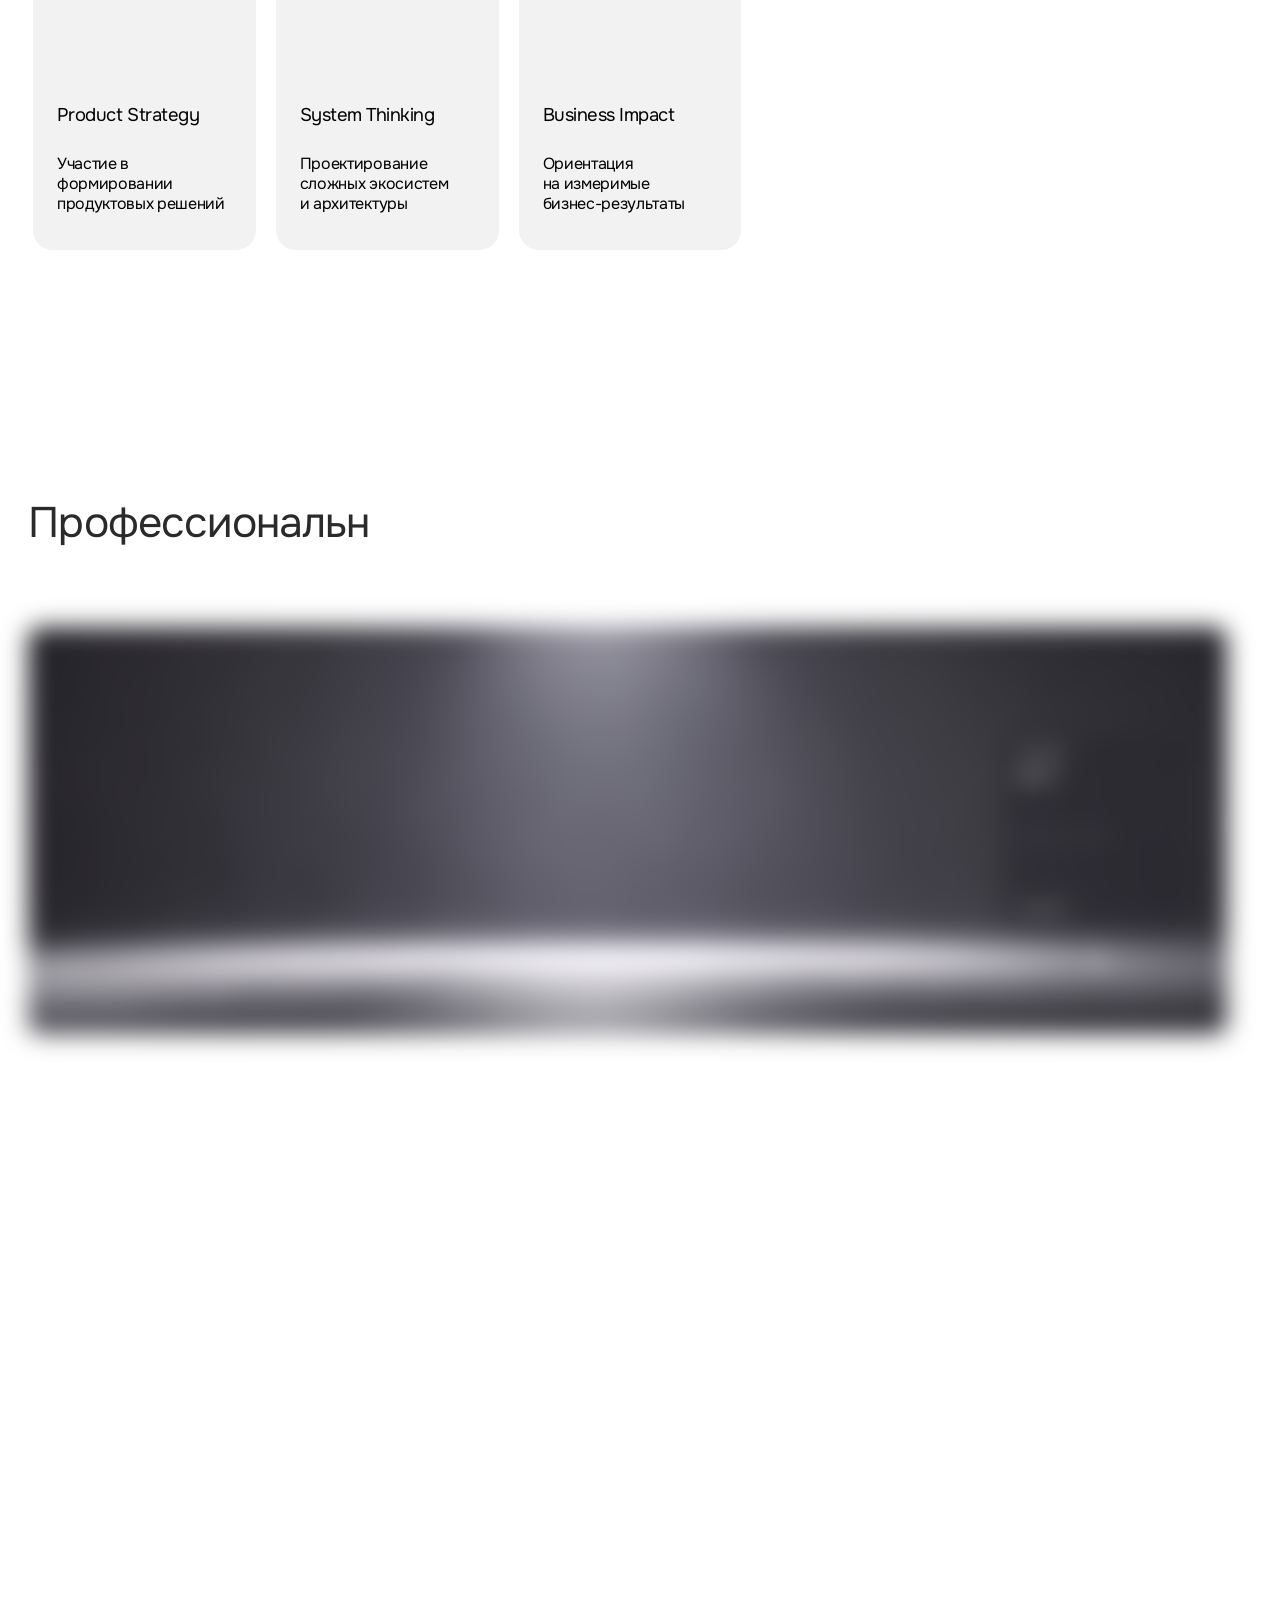
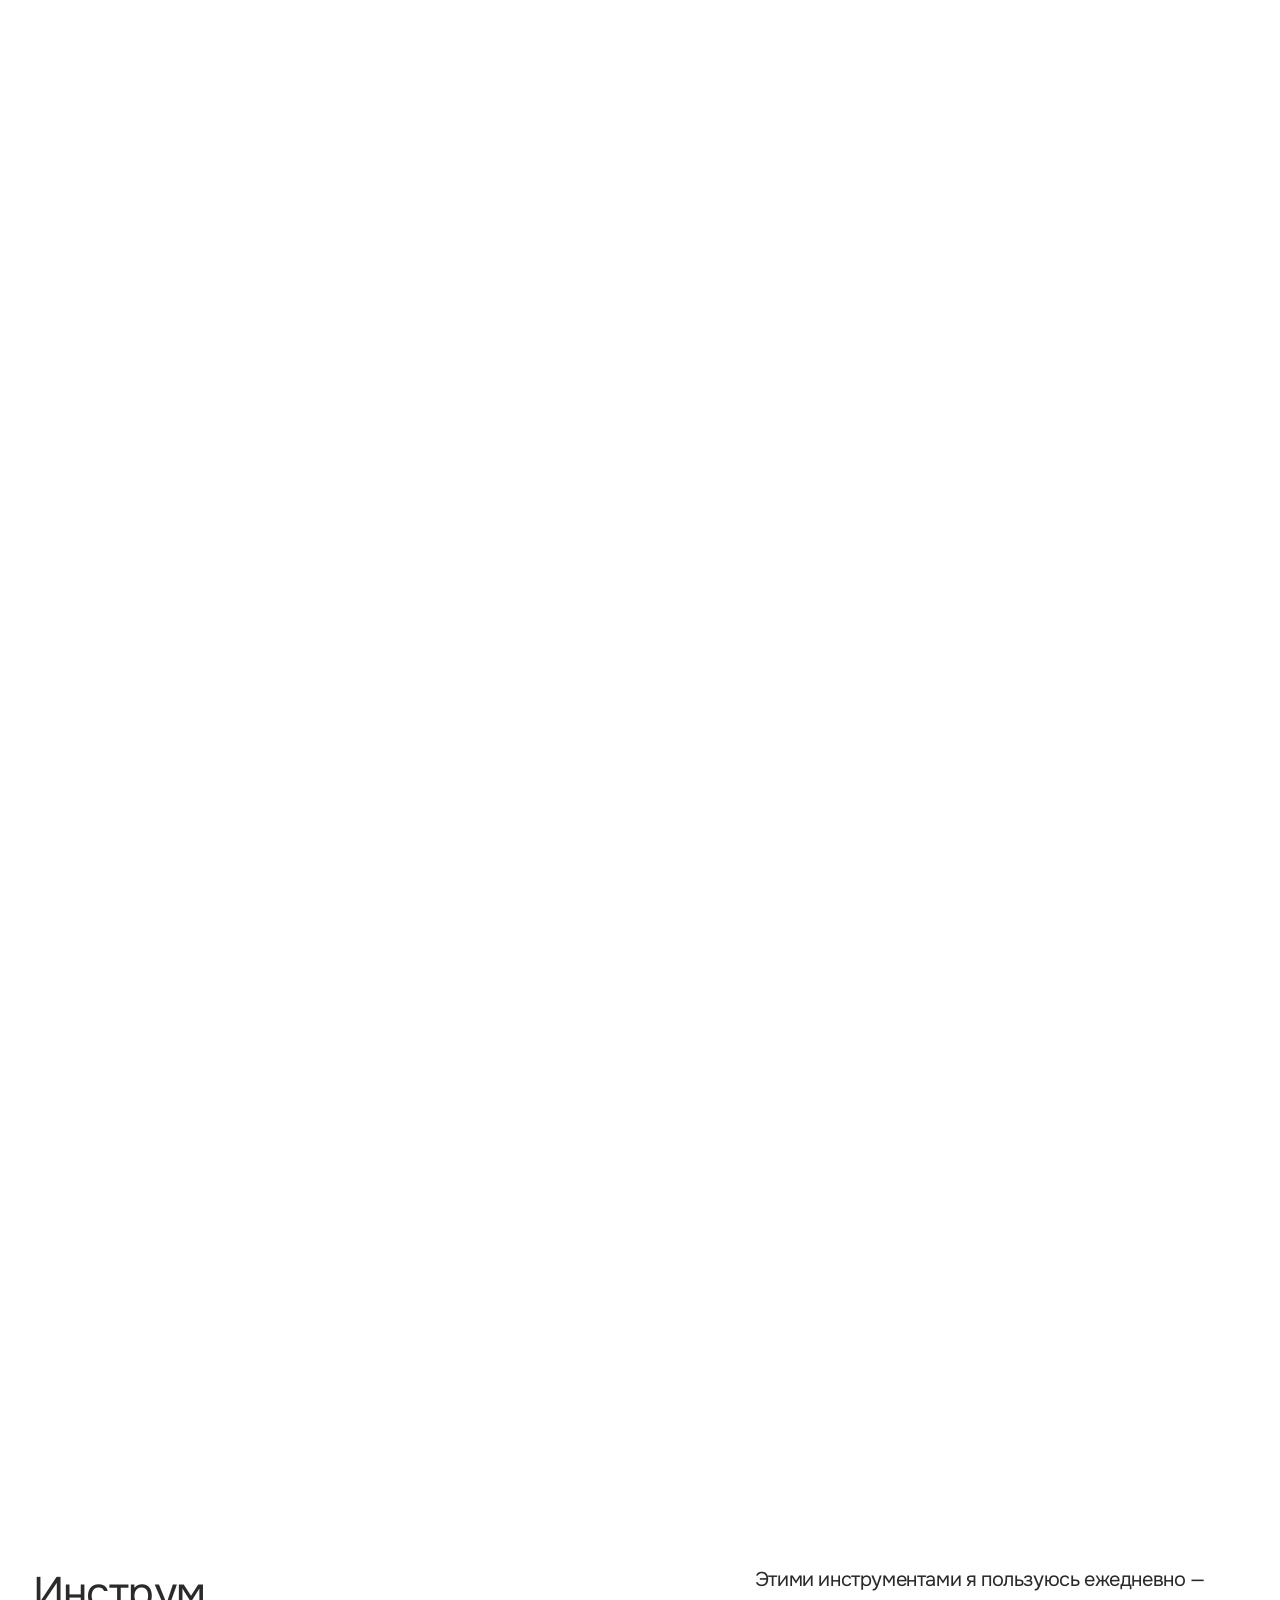
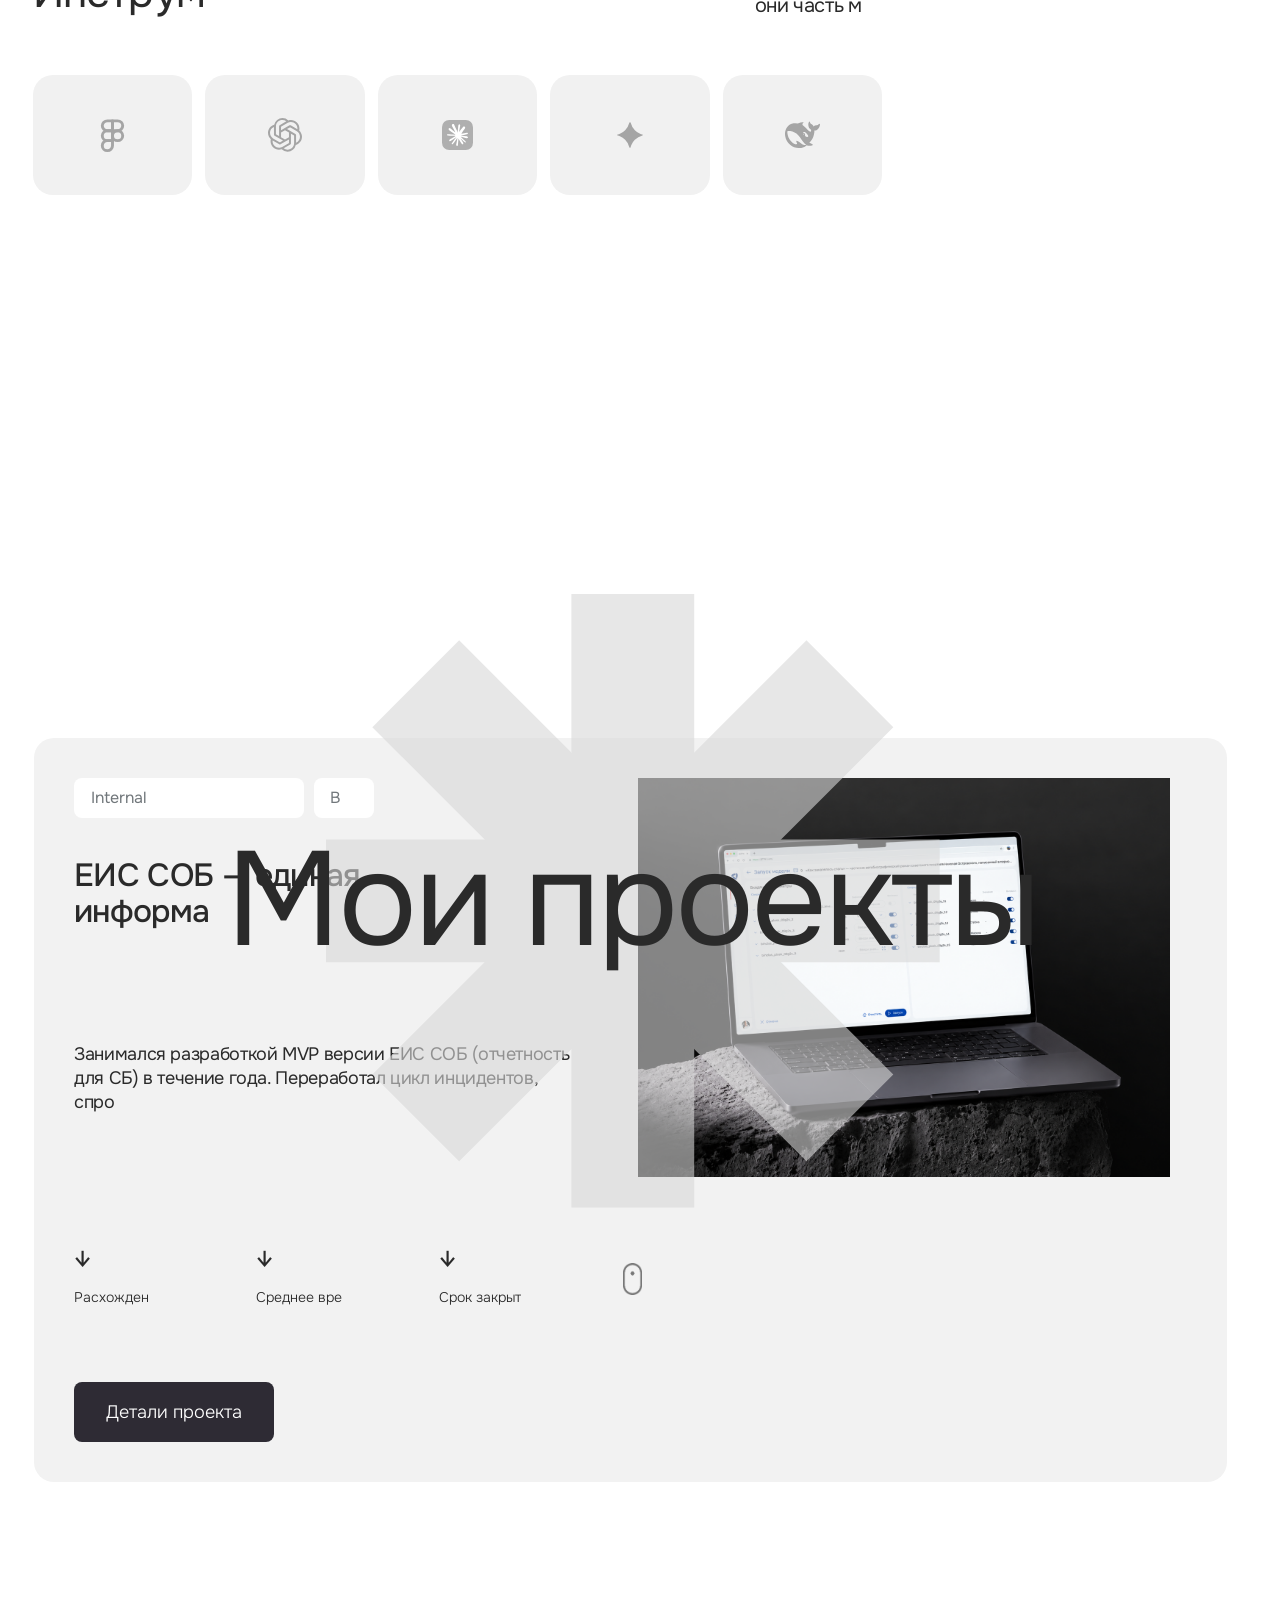
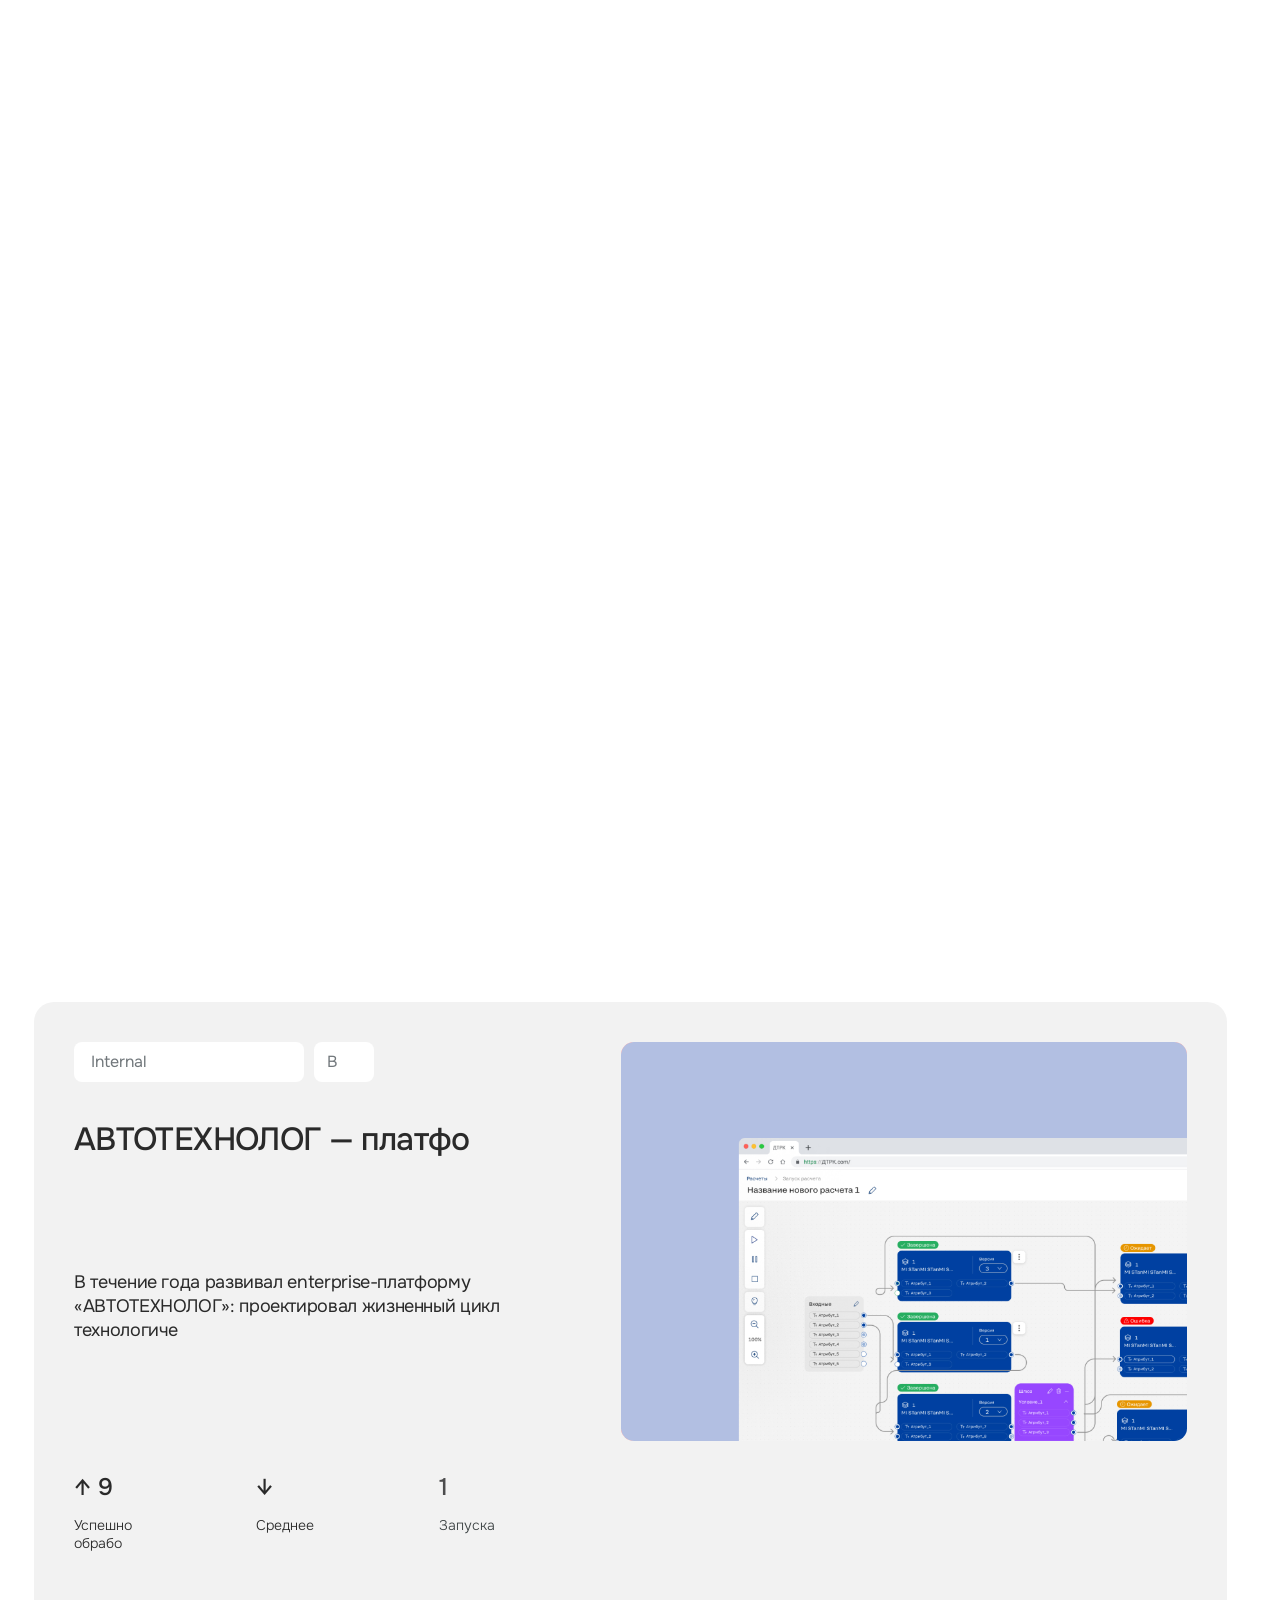
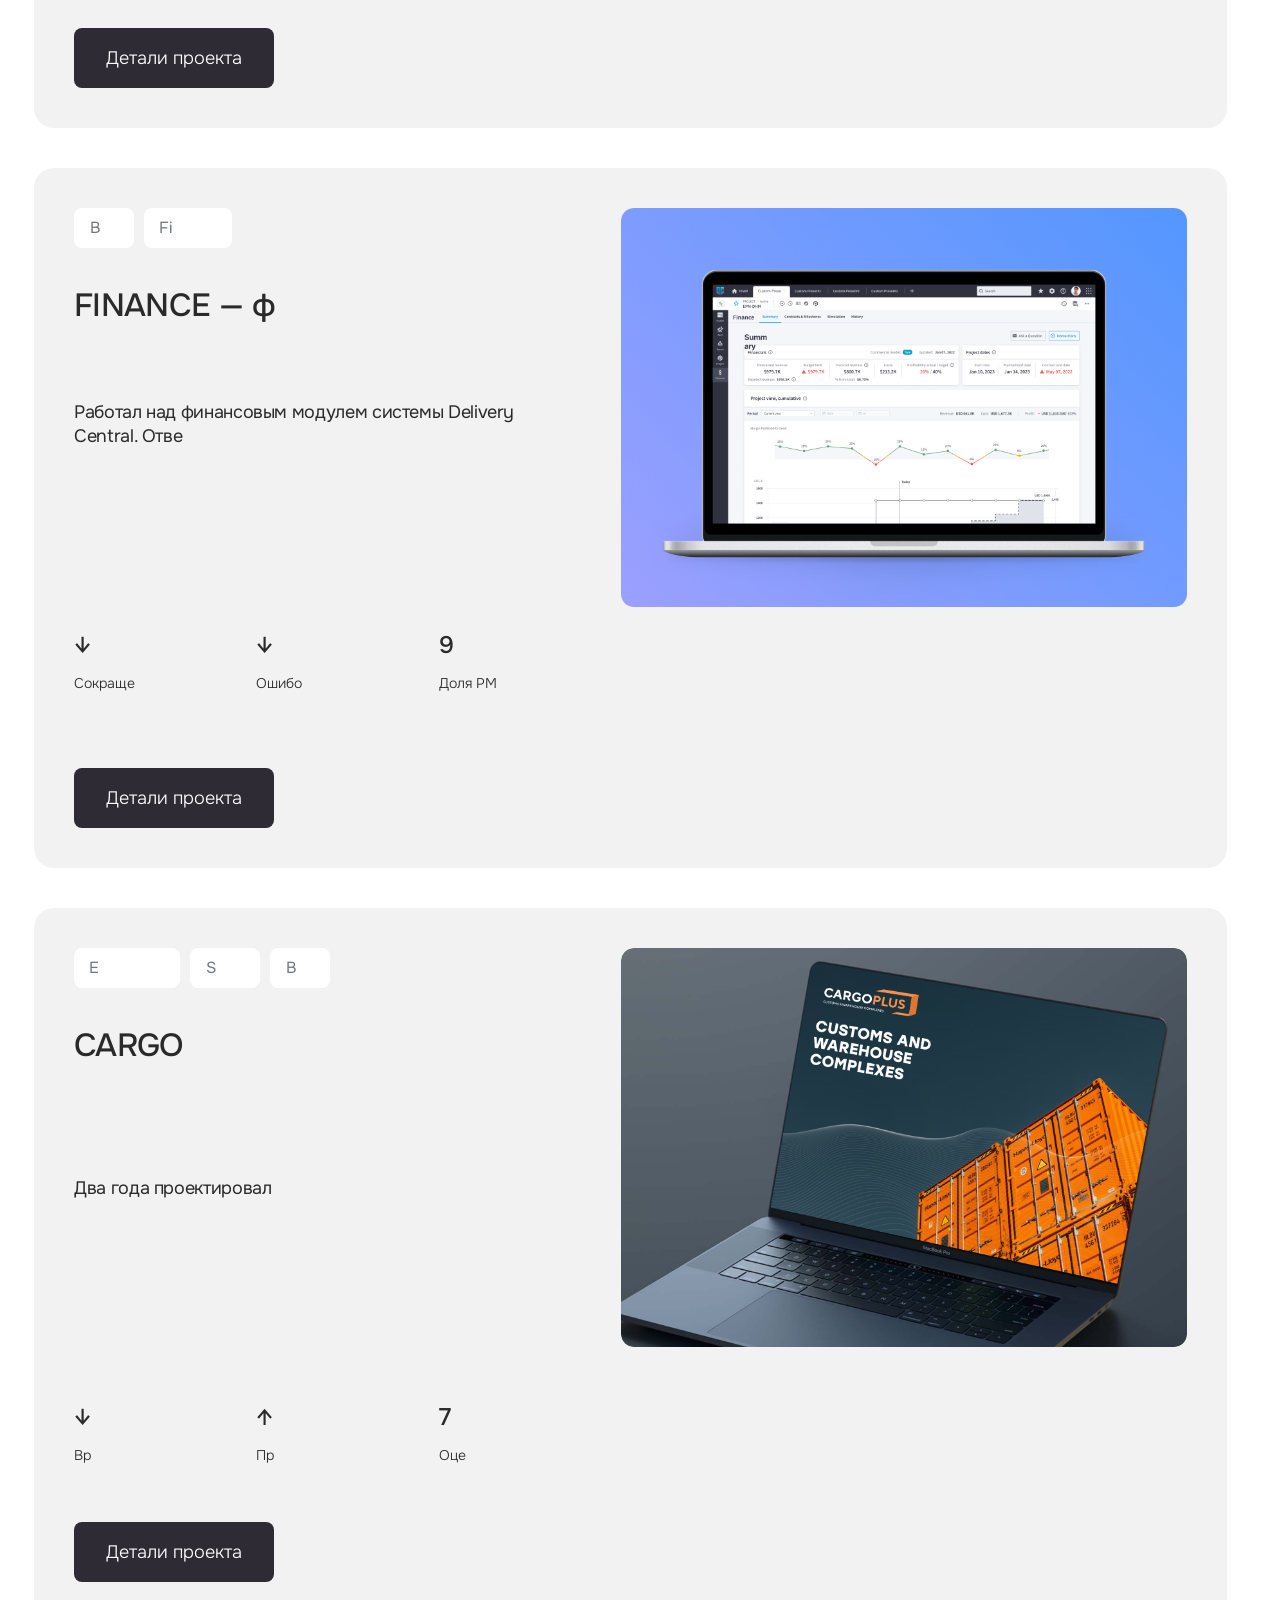
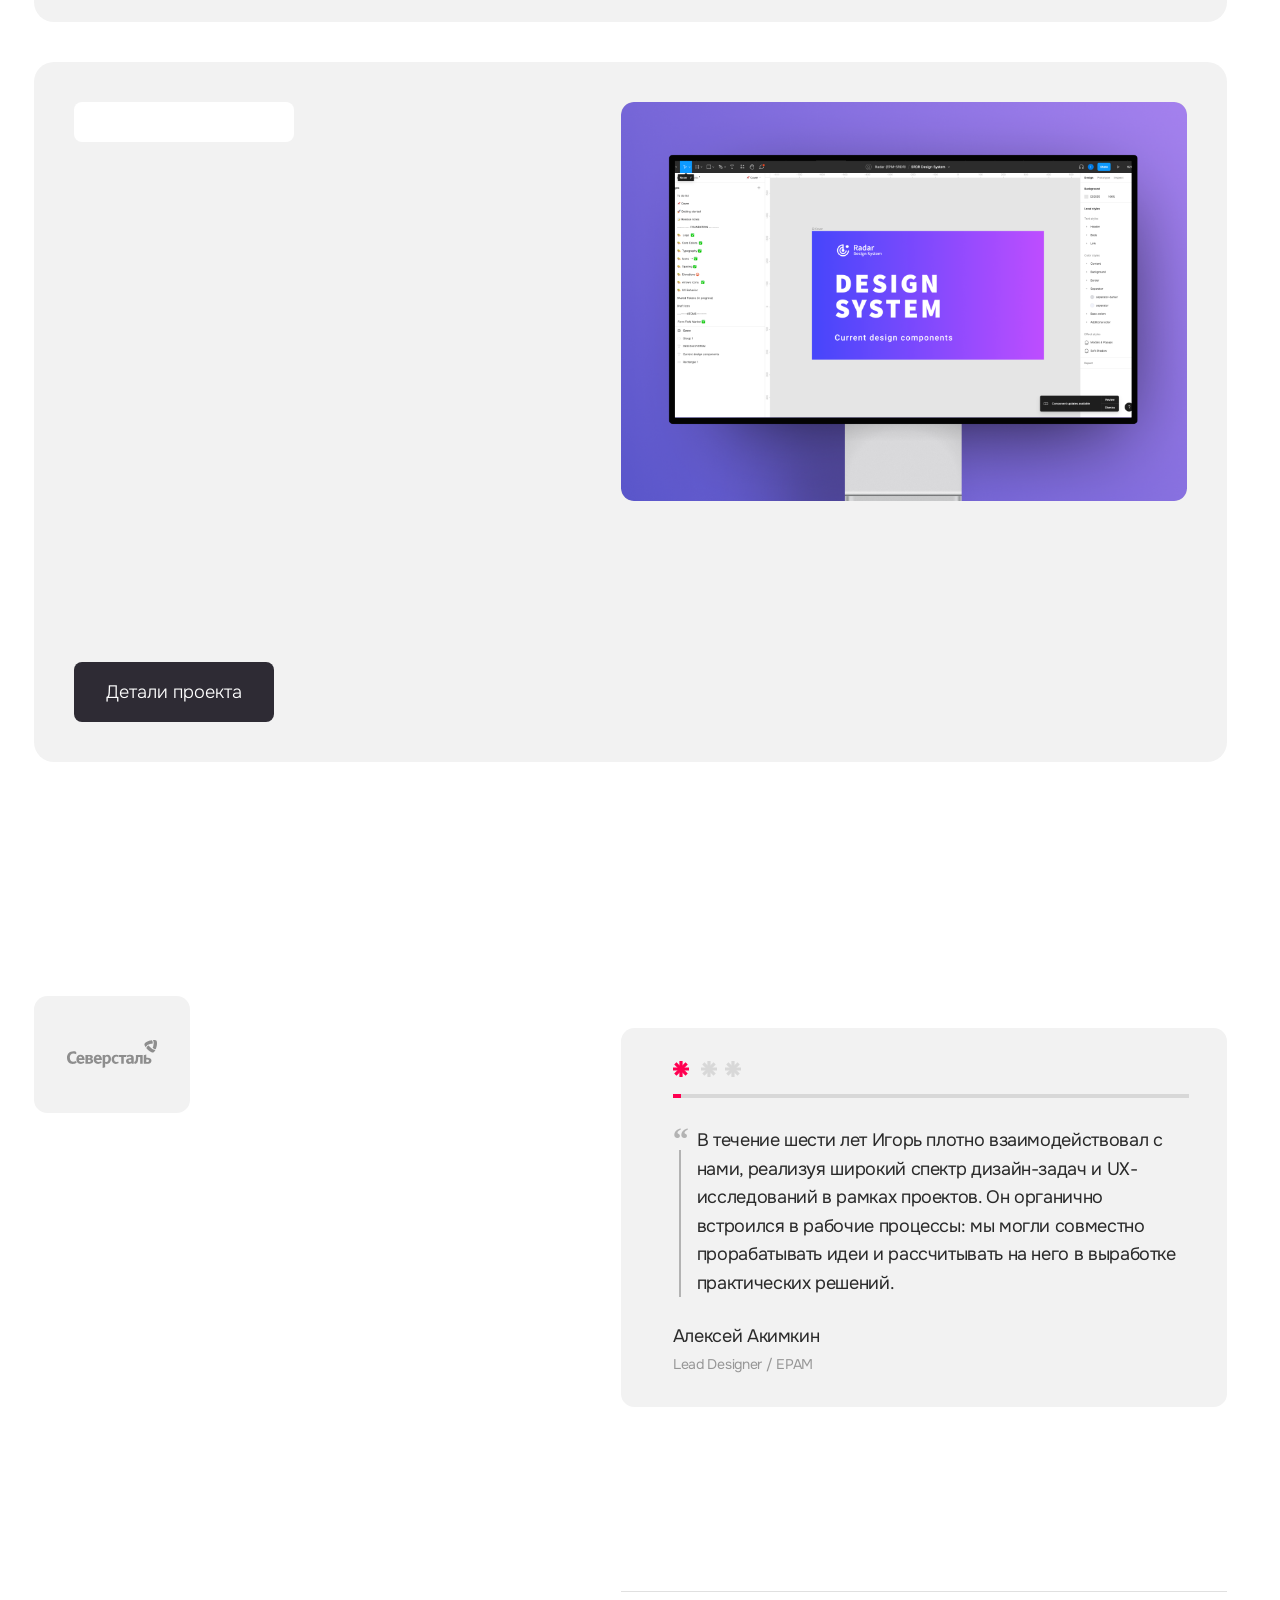
==== commit c60819b6: "Update portfolio content" ====
--- a/index.html
+++ b/index.html
@@ -608,7 +608,7 @@
     </section>
   </main>
 
-  <script src="data/portfolio-content.js?v=467a5c6b8b82"></script>
+  <script src="data/portfolio-content.js?v=06753870f2f5"></script>
   <script src="js/portfolio-content.js?v=9" data-apply></script>
   <script type="module" src="js/main.js?v=20"></script>
 </body>
--- a/styles/portfolio-content.css
+++ b/styles/portfolio-content.css
@@ -42,6 +42,10 @@
   inline-size: 100%;
   border-radius: var(--skills-card-radius);
 }
+.portfolio-lottie { display: block; inline-size: 100%; aspect-ratio: var(--case-photo-ratio, 16 / 9); }
+.case-story > .portfolio-added:is(img, video) { inline-size: 100%; block-size: auto; }
+.case-story img.portfolio-added { display: block; max-inline-size: 100%; max-block-size: none; aspect-ratio: auto; }
+.case-story > p.portfolio-added { white-space: pre-wrap; }
 
 .portfolio-case-details {
   display: grid;
